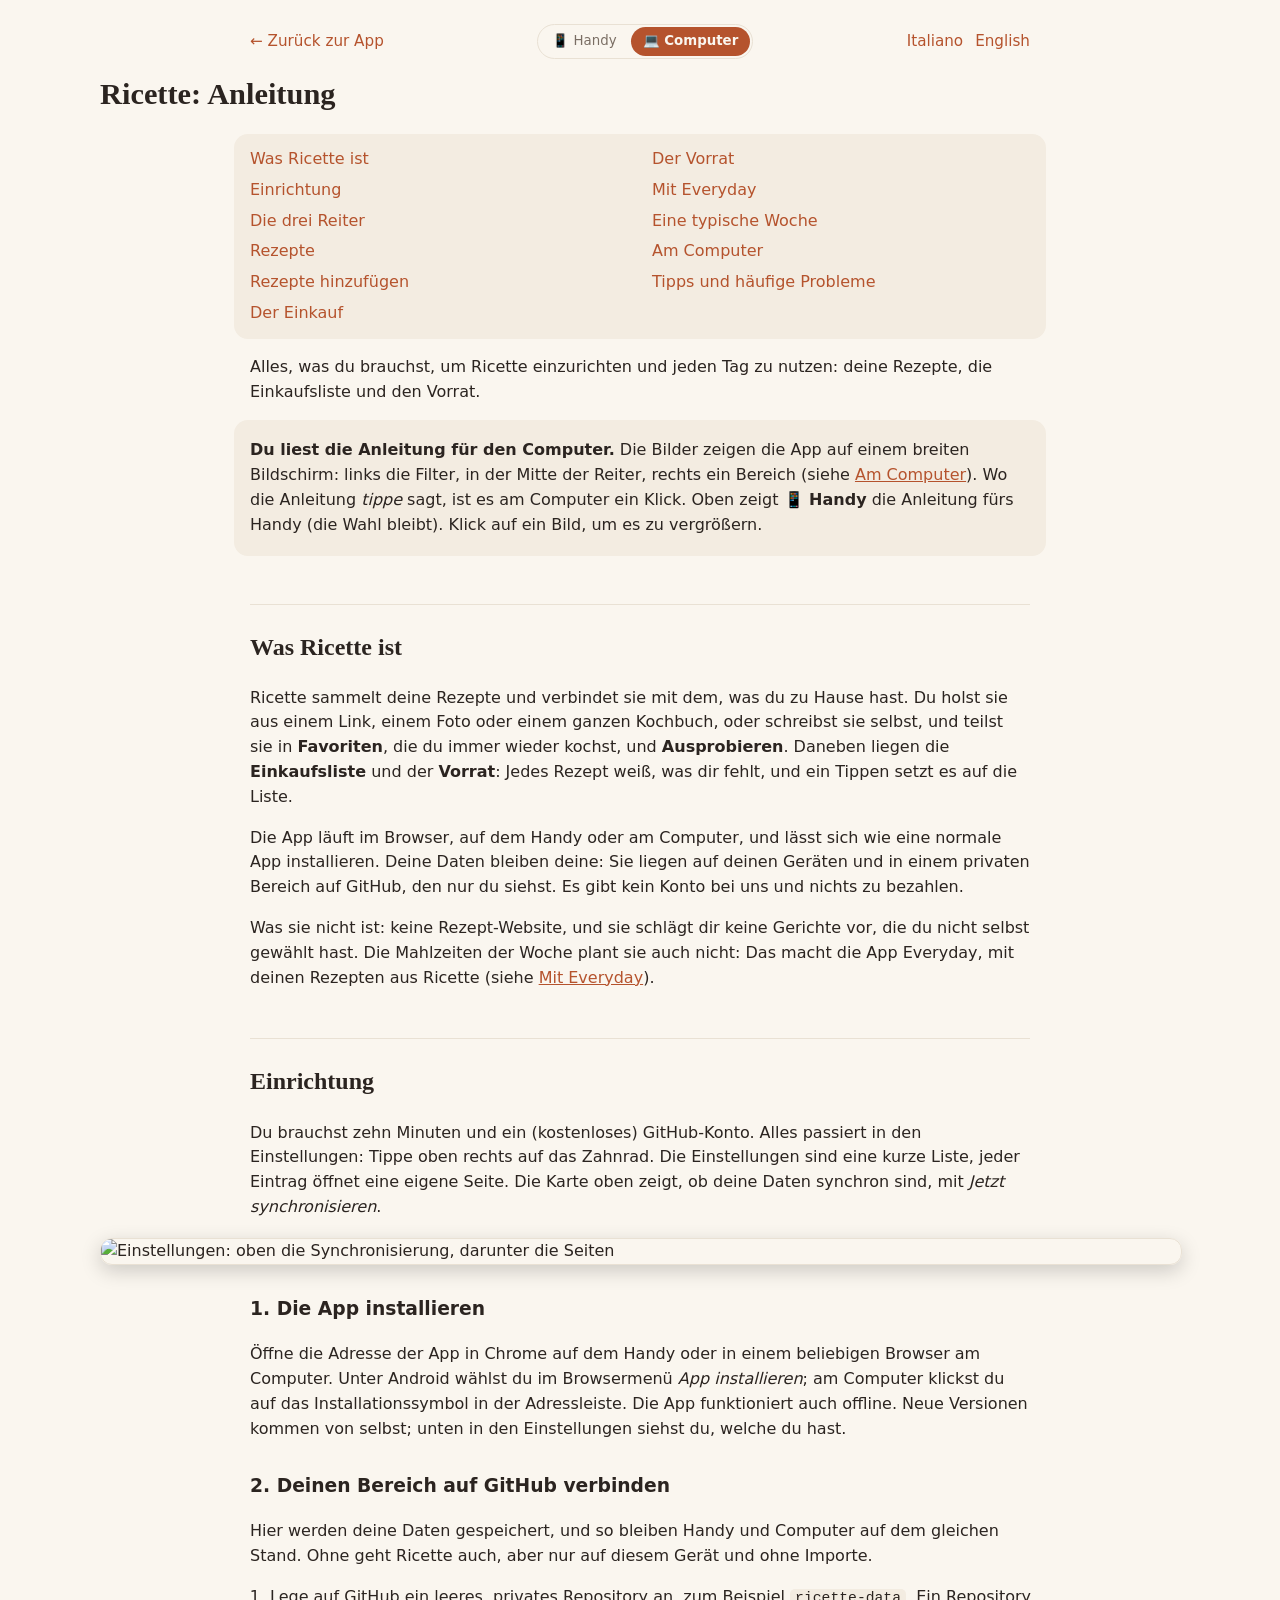
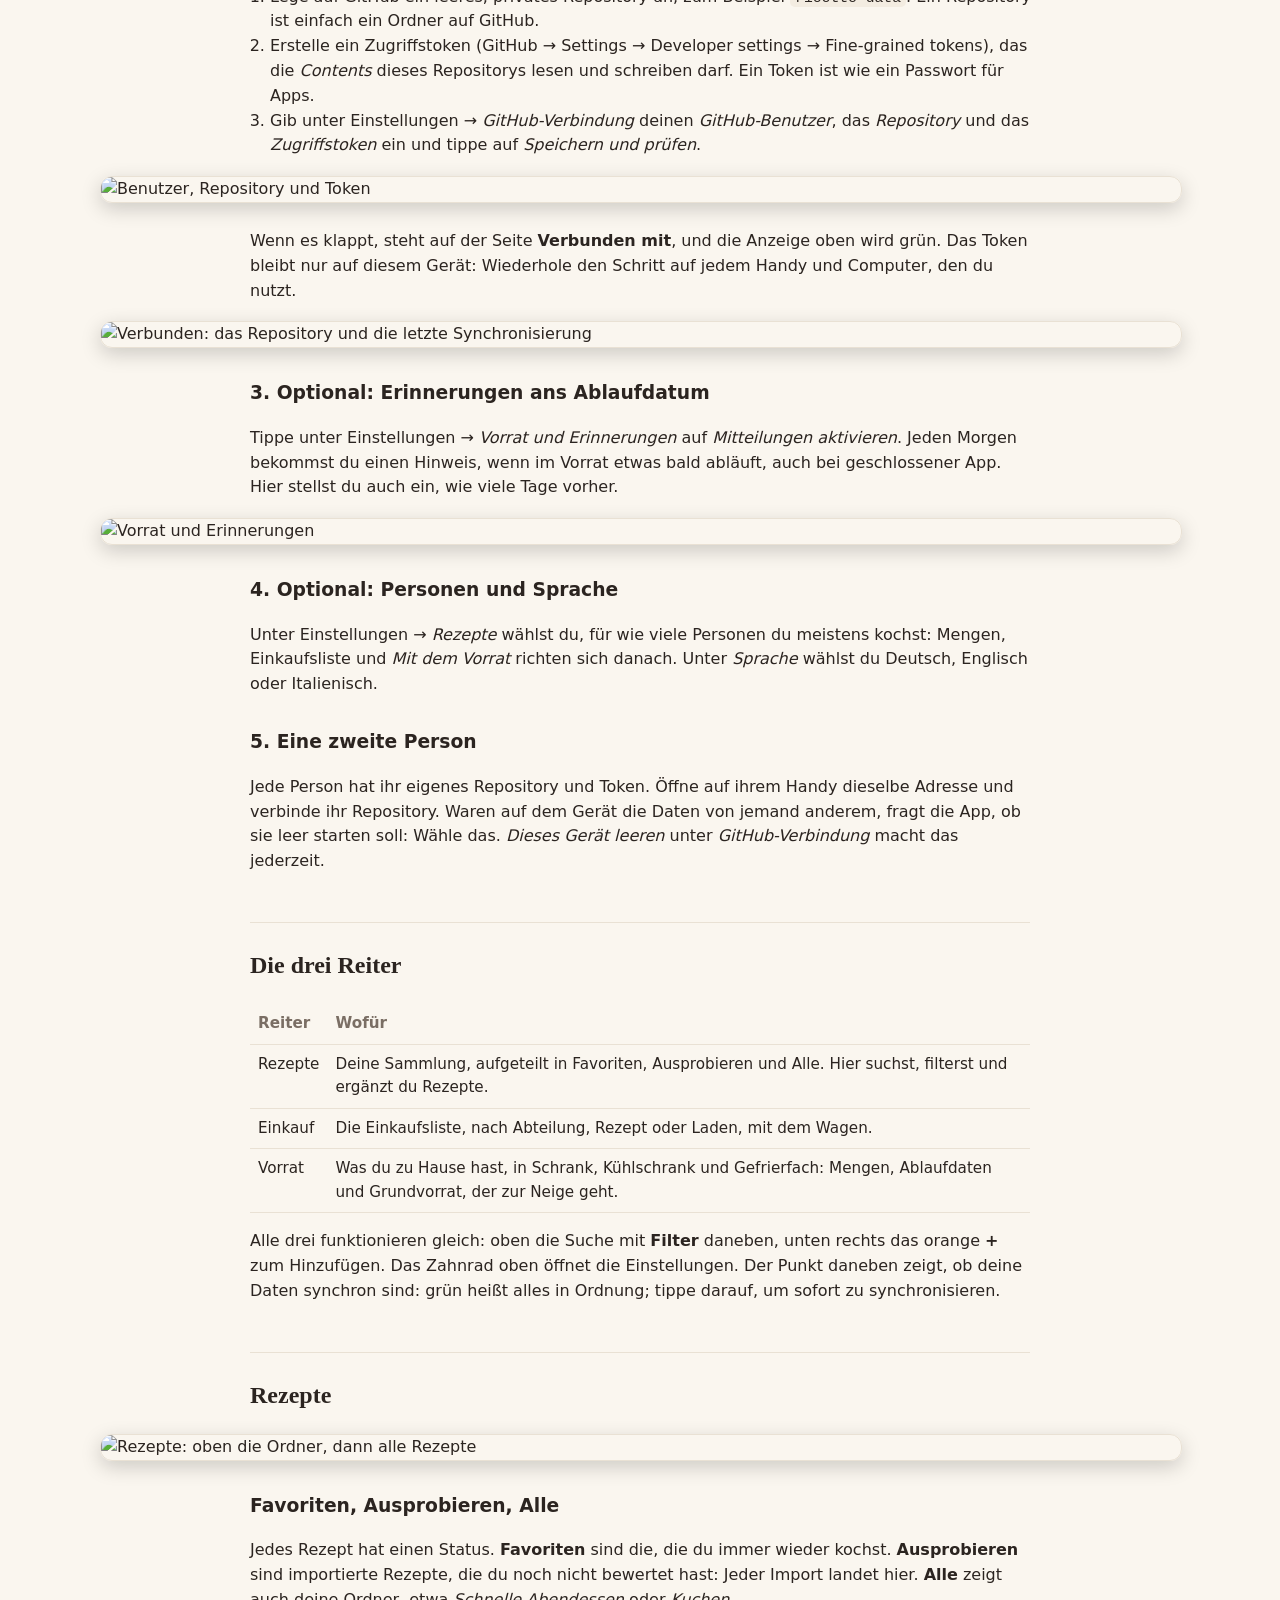
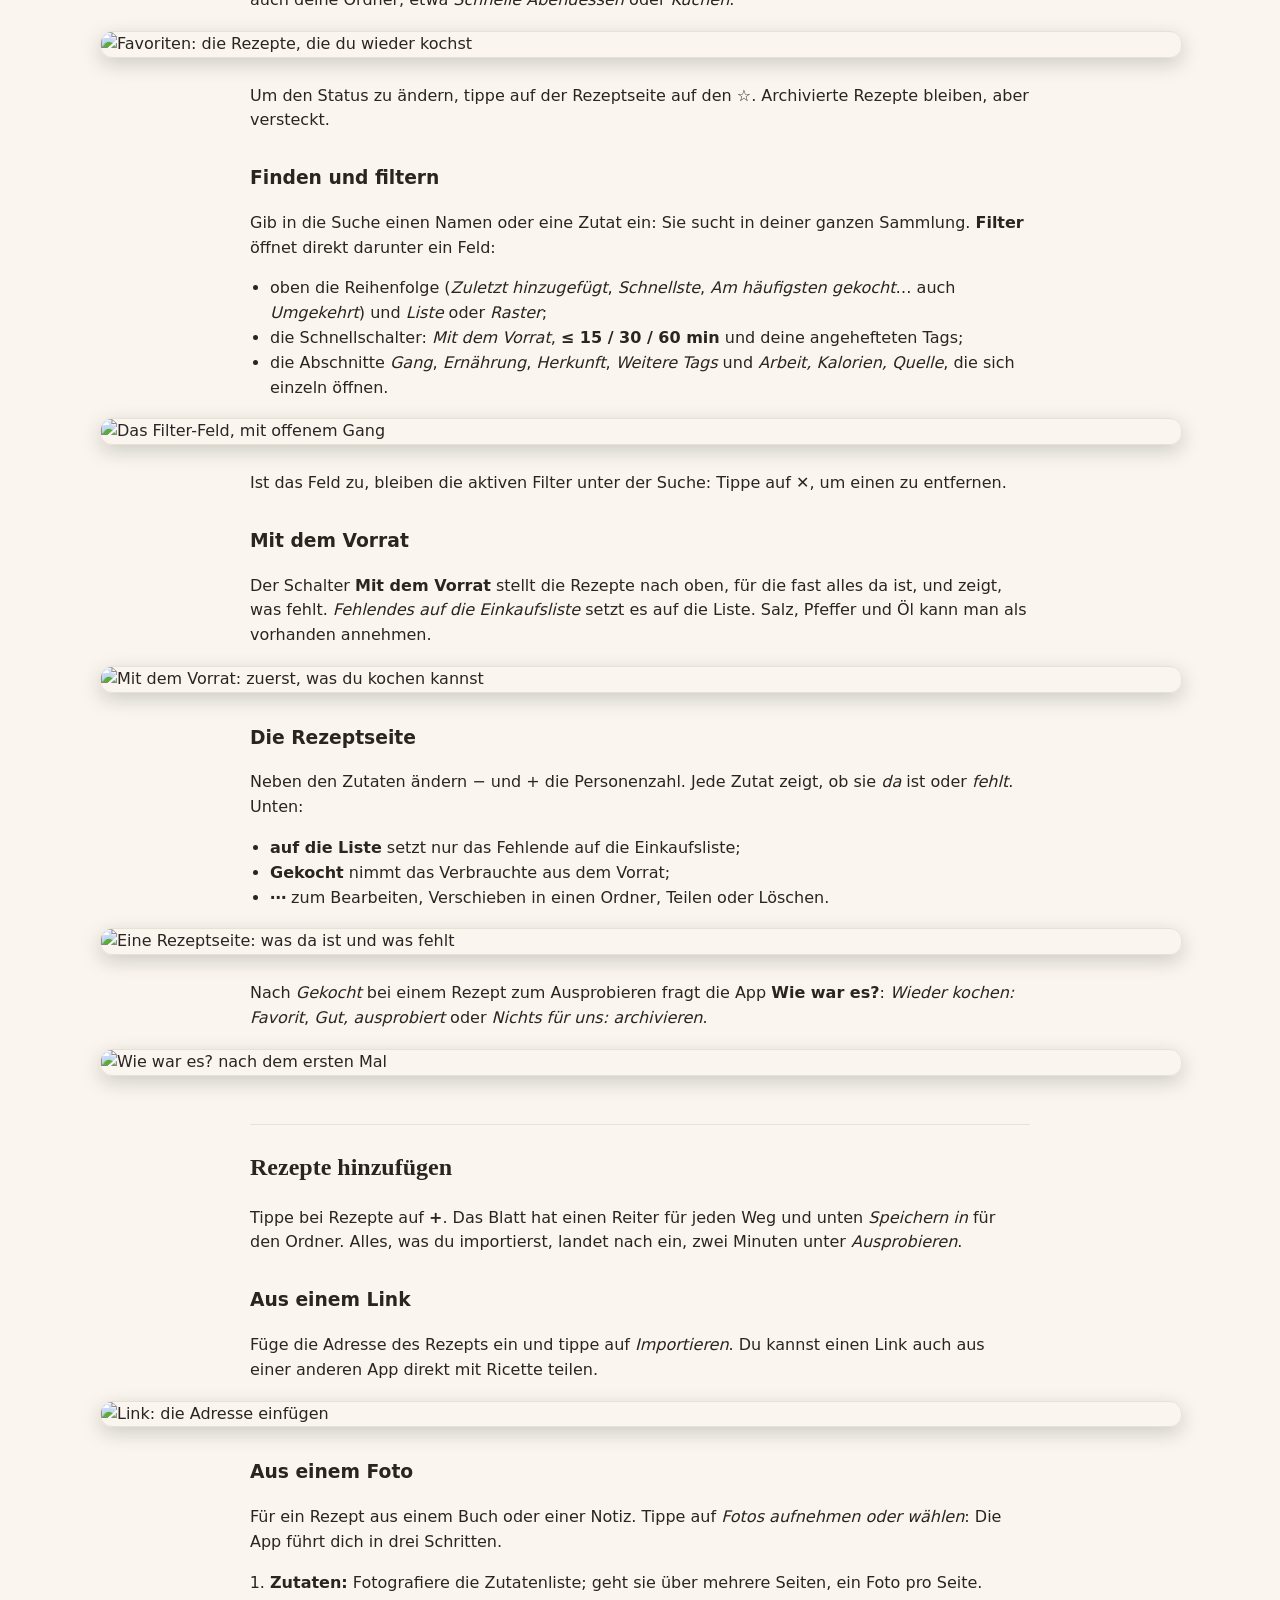
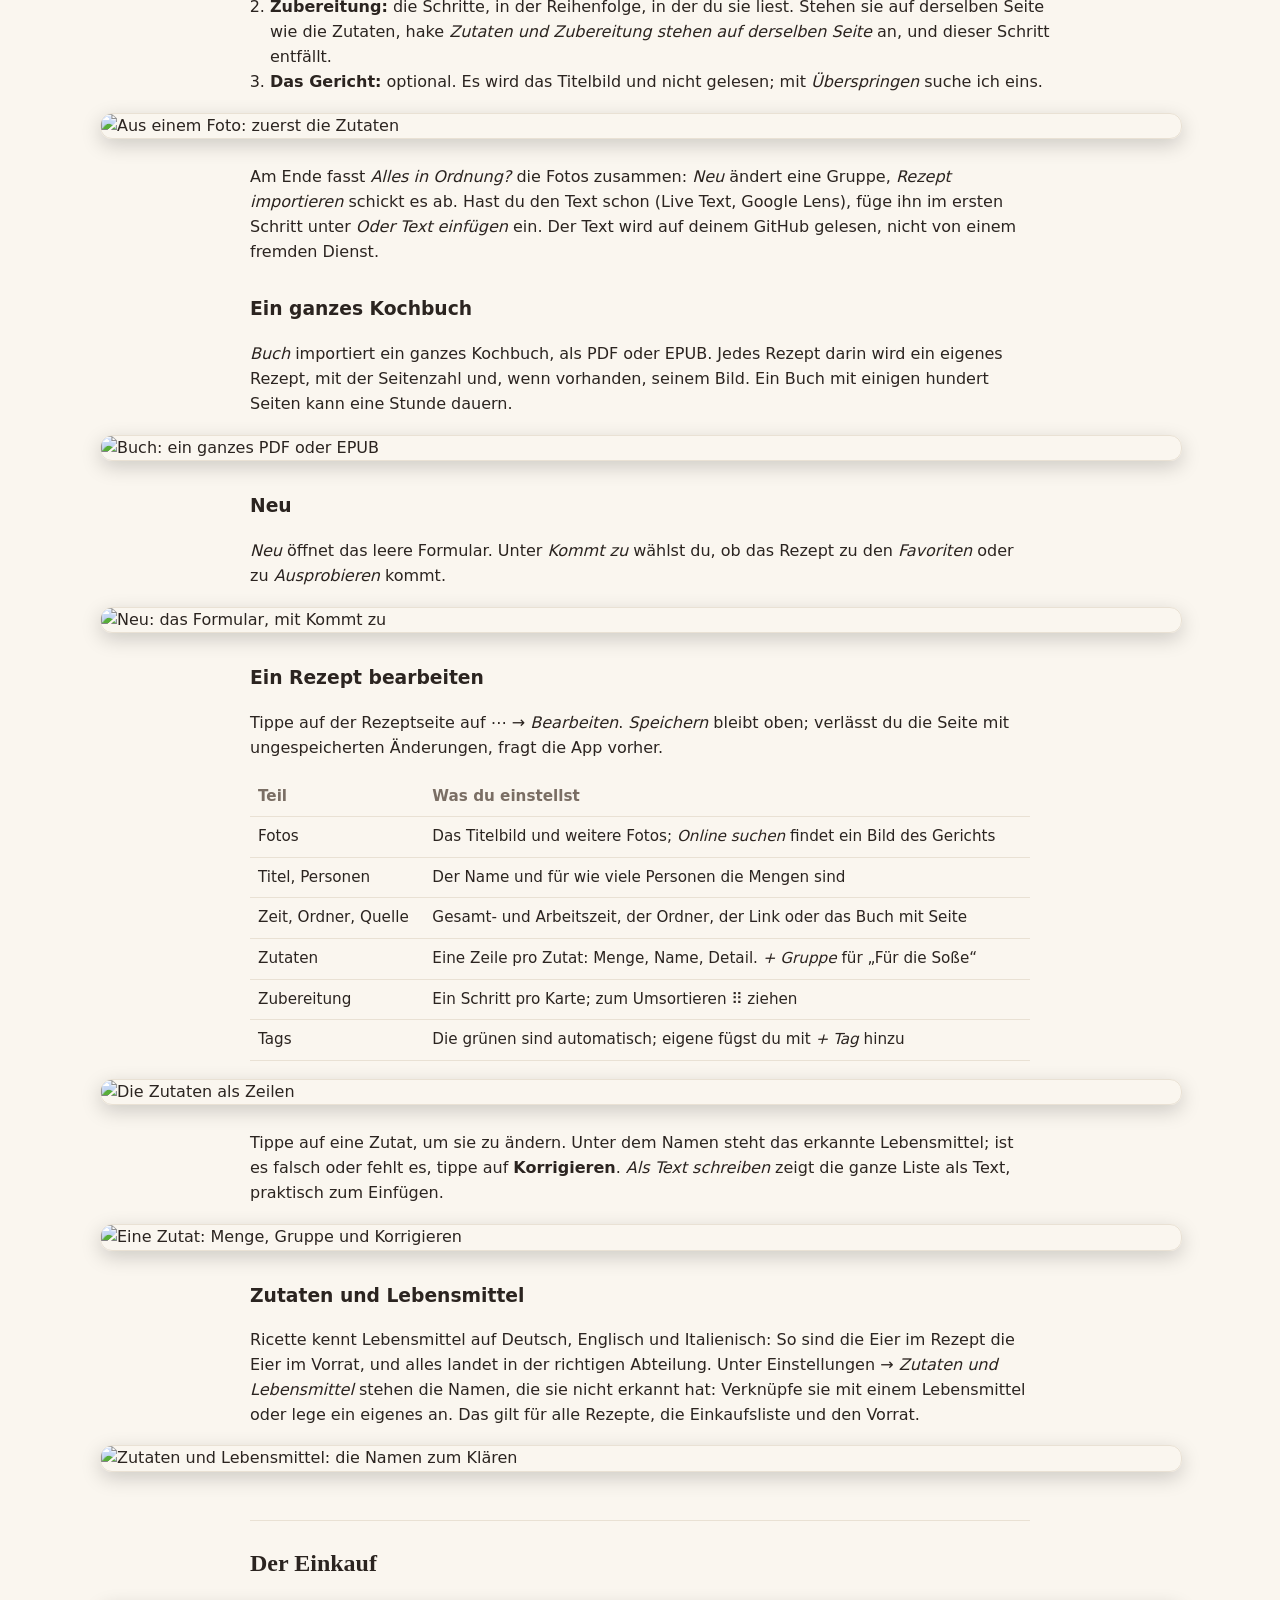
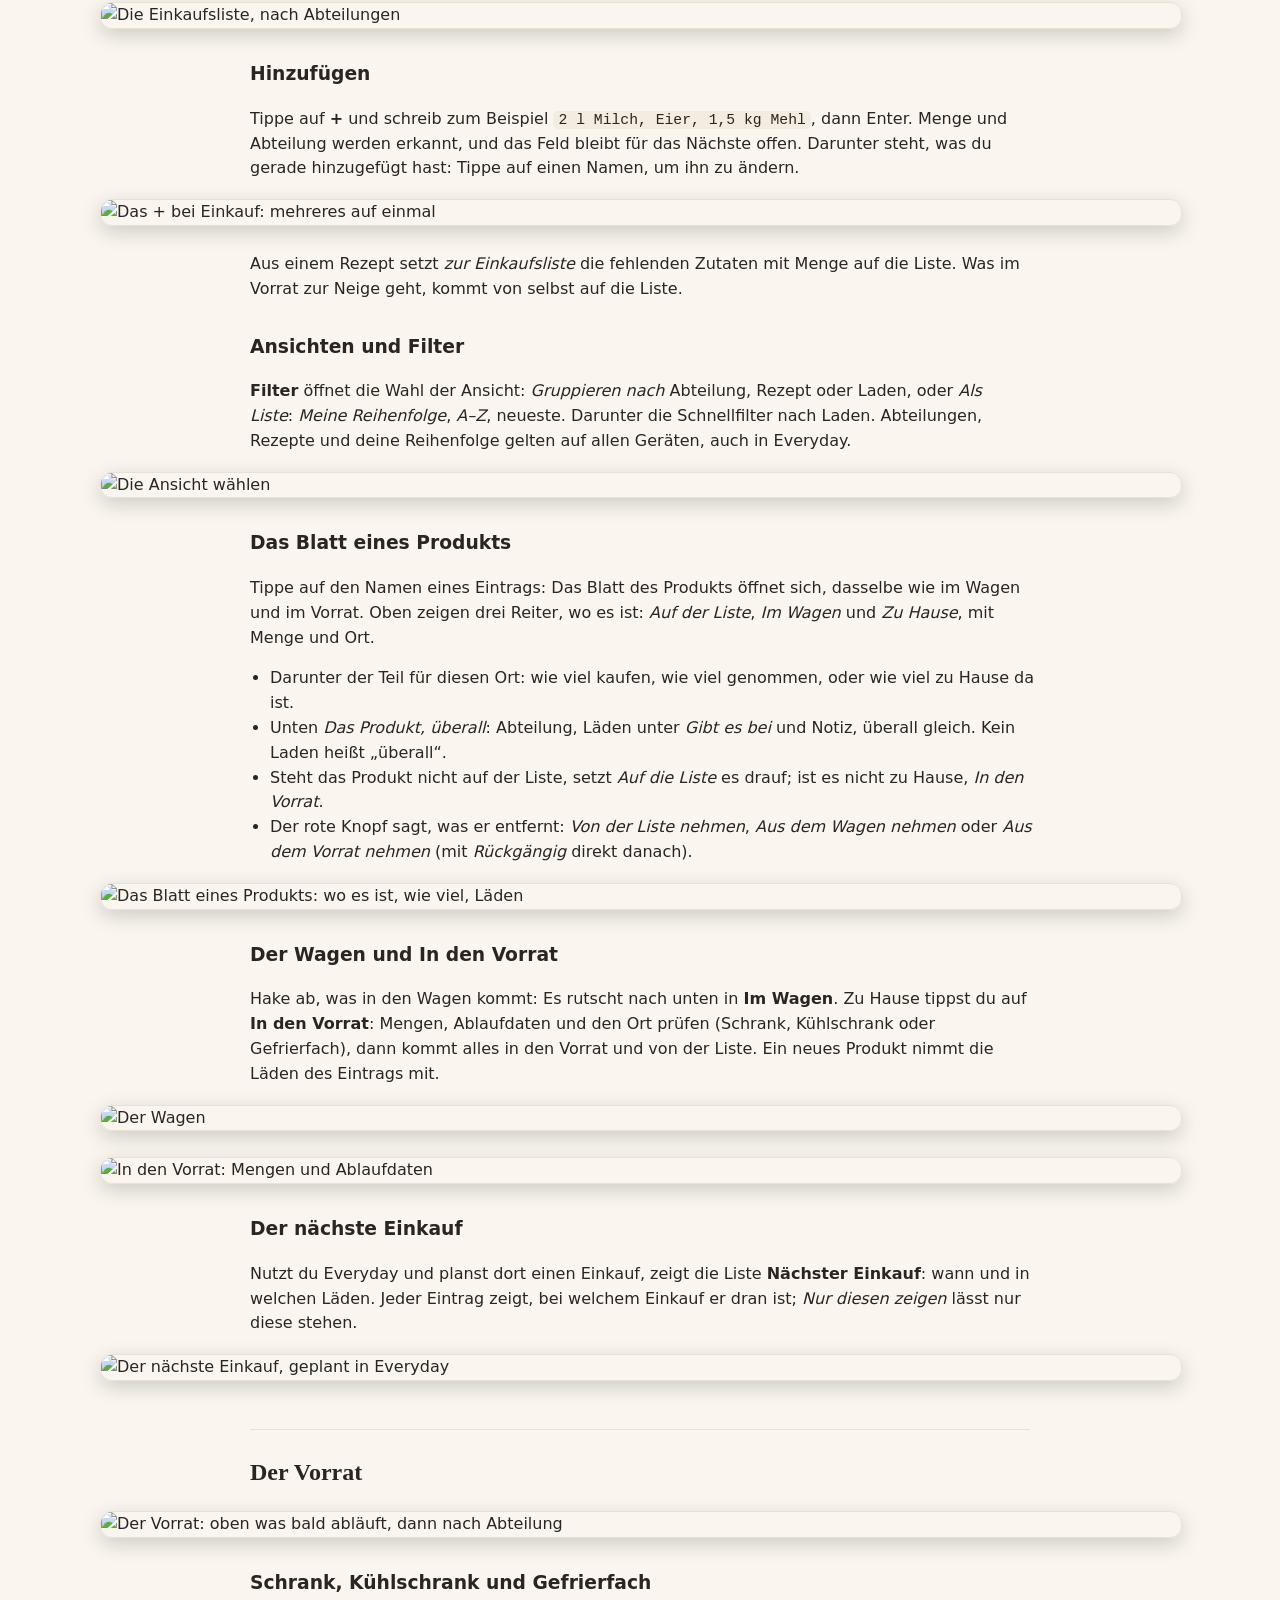
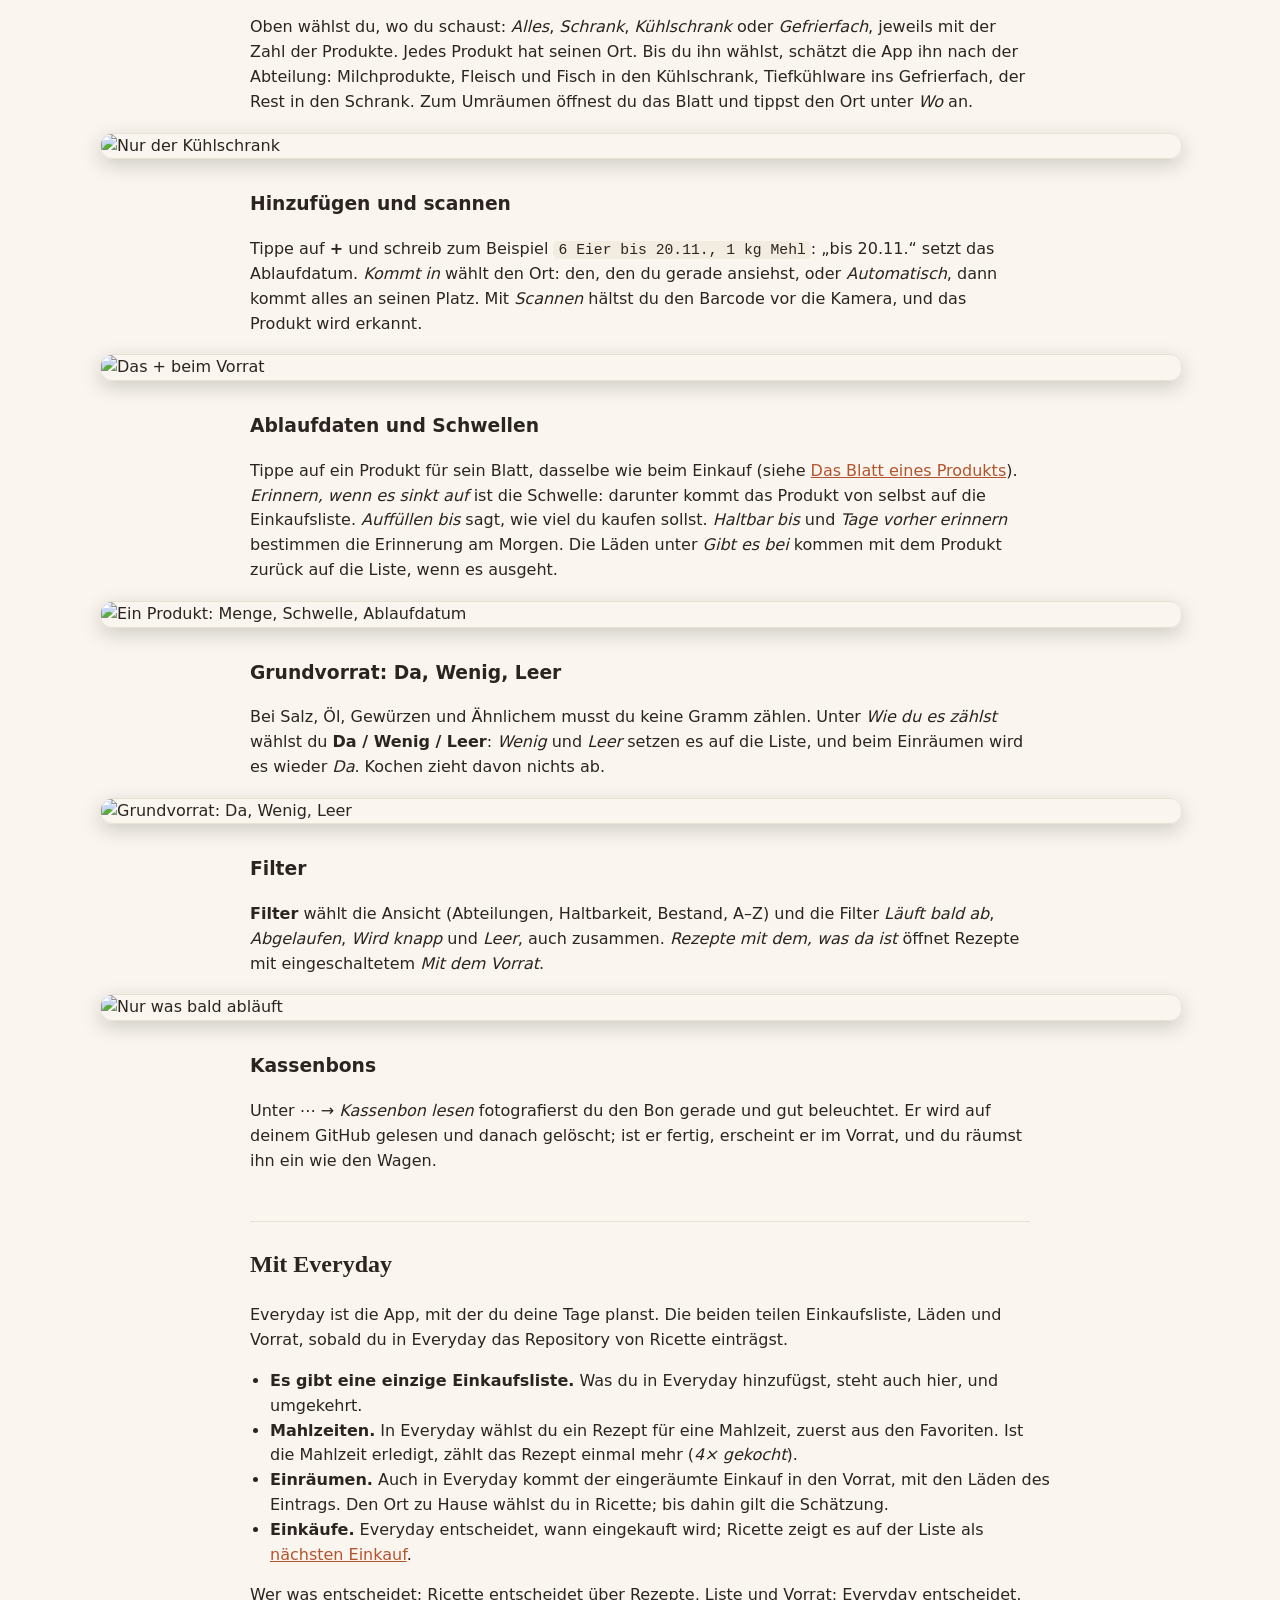
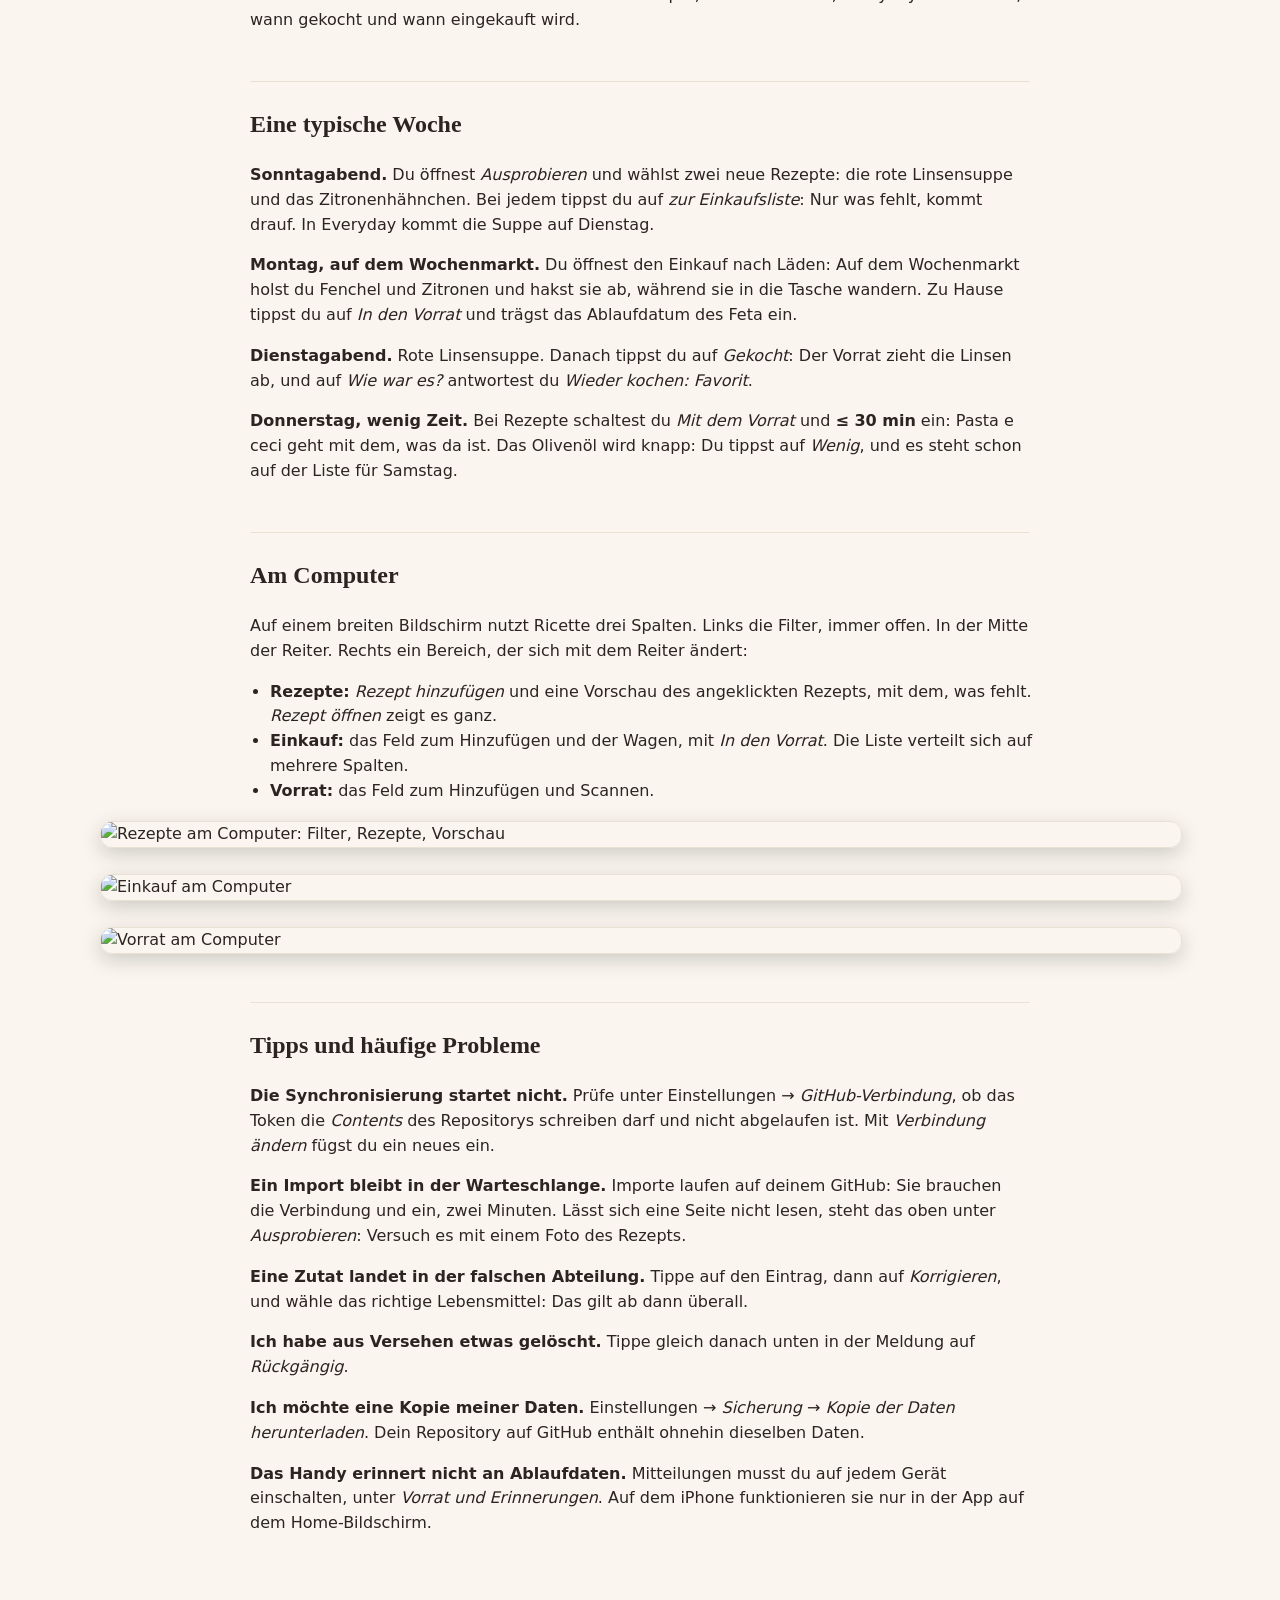
==== guide-de.html @ 4c6ad0ec "Add files via upload" ====
<!doctype html><html lang="de"><head><meta charset="utf-8"><meta name="viewport" content="width=device-width,initial-scale=1"><title>Ricette · Anleitung</title><script>(function(){var m;try{m=localStorage.getItem('guideMode')}catch(e){}var w=innerWidth,d=m?m==='desk':w>=1000||(w>=700&&matchMedia('(pointer:fine)').matches);if(d)document.documentElement.classList.add('desk')})()</script><style>
:root{color-scheme:light dark;--bg:#faf6ef;--ink:#2b2420;--muted:#7a6e64;--line:#e9e1d4;--acc:#b5532d;--card:#f3ece1}
@media(prefers-color-scheme:dark){:root{--bg:#1c1916;--ink:#f1ebe3;--muted:#a99d91;--line:#3a3430;--acc:#e07a4f;--card:#262220}}
body{margin:0;background:var(--bg);color:var(--ink);font:16px/1.55 system-ui,-apple-system,Segoe UI,Roboto,sans-serif}
main{max-width:720px;margin:0 auto;padding:16px 18px 60px}
h1{font-family:Georgia,serif;font-size:1.9rem;margin:.4em 0}h2{font-family:Georgia,serif;margin-top:2em;border-top:1px solid var(--line);padding-top:1em}
h3{margin-top:1.6em}a{color:var(--acc)}code{background:var(--card);padding:1px 5px;border-radius:5px;font-size:.92em}
img{display:block;max-width:300px;width:100%;margin:14px auto;border:1px solid var(--line);border-radius:18px;box-shadow:0 6px 20px rgba(0,0,0,.18);cursor:zoom-in}
table{border-collapse:collapse;width:100%;font-size:.95em}th,td{text-align:left;vertical-align:top;padding:8px;border-bottom:1px solid var(--line)}th{color:var(--muted);font-weight:600}
.top{display:flex;justify-content:space-between;align-items:center;gap:8px 12px;flex-wrap:wrap;font-size:.95em}.top a{text-decoration:none}
.langs{display:inline-flex;gap:12px}
nav.toc{background:var(--card);border-radius:14px;padding:10px 16px;margin:16px 0}nav.toc a{display:block;padding:3px 0;text-decoration:none}
html:not(.desk) .dk,html:not(.desk) .desk-only,html.desk .ph,html.desk .phone-only{display:none}
.mode{display:inline-flex;border:1px solid var(--line);border-radius:999px;padding:2px;gap:2px}
.mode button{border:0;background:none;color:var(--muted);font:inherit;font-size:.88em;padding:4px 12px;border-radius:999px;cursor:pointer}
.mode button[aria-pressed=true]{background:var(--acc);color:var(--bg);font-weight:600}
html.desk main{max-width:1080px;padding:24px 32px 80px}
html.desk main>p,html.desk main>ul,html.desk main>ol,html.desk main>table,html.desk main>h2,html.desk main>h3,html.desk main>div,html.desk nav.toc{max-width:780px;margin-left:auto;margin-right:auto}
html.desk nav.toc{columns:2;column-gap:24px}
html.desk main>p:has(img.dk),html.desk main>p:has(img.wide){max-width:none}
html.desk img.dk,html.desk img.wide{max-width:100%;border-radius:12px;margin:18px auto 26px}
img.wide{max-width:100%;border-radius:12px}
html.desk .desk-only{background:var(--card);border-radius:14px;padding:2px 16px}
.zoom{position:fixed;inset:0;z-index:9;background:rgba(0,0,0,.86);display:flex;align-items:center;justify-content:center;padding:2vw;cursor:zoom-out}
.zoom img{max-width:100%;max-height:100%;width:auto;margin:0;border:0;box-shadow:none;cursor:zoom-out}
</style></head><body><main><div class="top"><a href="./#/settings">← Zurück zur App</a><span class="mode" role="group" aria-label="Anleitung anzeigen für"><button type="button" data-mode="phone">📱 Handy</button><button type="button" data-mode="desk">💻 Computer</button></span><span class="langs"><a href="guide-it.html" hreflang="it">Italiano</a><a href="guide-en.html" hreflang="en">English</a></span></div><h1 id="ricette-anleitung">Ricette: Anleitung</h1><nav class="toc"><a href="#was-ricette-ist">Was Ricette ist</a><a href="#einrichtung">Einrichtung</a><a href="#die-drei-reiter">Die drei Reiter</a><a href="#rezepte">Rezepte</a><a href="#rezepte-hinzufugen">Rezepte hinzufügen</a><a href="#der-einkauf">Der Einkauf</a><a href="#der-vorrat">Der Vorrat</a><a href="#mit-everyday">Mit Everyday</a><a href="#eine-typische-woche">Eine typische Woche</a><a href="#am-computer">Am Computer</a><a href="#tipps-und-haufige-probleme">Tipps und häufige Probleme</a></nav>
<p>Alles, was du brauchst, um Ricette einzurichten und jeden Tag zu nutzen: deine Rezepte, die Einkaufsliste und den Vorrat.</p>
<div class="desk-only">
<p><strong>Du liest die Anleitung für den Computer.</strong> Die Bilder zeigen die App auf einem breiten Bildschirm: links die Filter, in der Mitte der Reiter, rechts ein Bereich (siehe <a href="#am-computer">Am Computer</a>). Wo die Anleitung <em>tippe</em> sagt, ist es am Computer ein Klick. Oben zeigt <strong>📱 Handy</strong> die Anleitung fürs Handy (die Wahl bleibt). Klick auf ein Bild, um es zu vergrößern.</p>
</div>
<div class="phone-only">
<p><em>Das ist die Anleitung fürs Handy. Oben zeigt </em><em>💻 Computer</em><em> die für den Computer.</em></p>
</div>
<h2 id="was-ricette-ist">Was Ricette ist</h2>
<p>Ricette sammelt deine Rezepte und verbindet sie mit dem, was du zu Hause hast. Du holst sie aus einem Link, einem Foto oder einem ganzen Kochbuch, oder schreibst sie selbst, und teilst sie in <strong>Favoriten</strong>, die du immer wieder kochst, und <strong>Ausprobieren</strong>. Daneben liegen die <strong>Einkaufsliste</strong> und der <strong>Vorrat</strong>: Jedes Rezept weiß, was dir fehlt, und ein Tippen setzt es auf die Liste.</p>
<p>Die App läuft im Browser, auf dem Handy oder am Computer, und lässt sich wie eine normale App installieren. Deine Daten bleiben deine: Sie liegen auf deinen Geräten und in einem privaten Bereich auf GitHub, den nur du siehst. Es gibt kein Konto bei uns und nichts zu bezahlen.</p>
<p>Was sie nicht ist: keine Rezept-Website, und sie schlägt dir keine Gerichte vor, die du nicht selbst gewählt hast. Die Mahlzeiten der Woche plant sie auch nicht: Das macht die App Everyday, mit deinen Rezepten aus Ricette (siehe <a href="#mit-everyday">Mit Everyday</a>).</p>
<h2 id="einrichtung">Einrichtung</h2>
<p>Du brauchst zehn Minuten und ein (kostenloses) GitHub-Konto. Alles passiert in den Einstellungen: Tippe oben rechts auf das Zahnrad. Die Einstellungen sind eine kurze Liste, jeder Eintrag öffnet eine eigene Seite. Die Karte oben zeigt, ob deine Daten synchron sind, mit <em>Jetzt synchronisieren</em>.</p>
<p><img class="ph" loading="lazy" alt="Einstellungen: oben die Synchronisierung, darunter die Seiten" src="guide/de/03-settings.png" /><img class="dk" loading="lazy" alt="Einstellungen: oben die Synchronisierung, darunter die Seiten" src="guide/de/desk/03-settings.webp" /></p>
<h3 id="1-die-app-installieren">1. Die App installieren</h3>
<p>Öffne die Adresse der App in Chrome auf dem Handy oder in einem beliebigen Browser am Computer. Unter Android wählst du im Browsermenü <em>App installieren</em>; am Computer klickst du auf das Installationssymbol in der Adressleiste. Die App funktioniert auch offline. Neue Versionen kommen von selbst; unten in den Einstellungen siehst du, welche du hast.</p>
<h3 id="2-deinen-bereich-auf-github-verbinden">2. Deinen Bereich auf GitHub verbinden</h3>
<p>Hier werden deine Daten gespeichert, und so bleiben Handy und Computer auf dem gleichen Stand. Ohne geht Ricette auch, aber nur auf diesem Gerät und ohne Importe.</p>
<ol>
<li>Lege auf GitHub ein leeres, privates Repository an, zum Beispiel <code>ricette-data</code>. Ein Repository ist einfach ein Ordner auf GitHub.</li>
<li>Erstelle ein Zugriffstoken (GitHub → Settings → Developer settings → Fine-grained tokens), das die <em>Contents</em> dieses Repositorys lesen und schreiben darf. Ein Token ist wie ein Passwort für Apps.</li>
<li>Gib unter Einstellungen → <em>GitHub-Verbindung</em> deinen <em>GitHub-Benutzer</em>, das <em>Repository</em> und das <em>Zugriffstoken</em> ein und tippe auf <em>Speichern und prüfen</em>.</li>
</ol>
<p><img class="ph" loading="lazy" alt="Benutzer, Repository und Token" src="guide/de/01-sync-form.png" /><img class="dk" loading="lazy" alt="Benutzer, Repository und Token" src="guide/de/desk/01-sync-form.webp" /></p>
<p>Wenn es klappt, steht auf der Seite <strong>Verbunden mit</strong>, und die Anzeige oben wird grün. Das Token bleibt nur auf diesem Gerät: Wiederhole den Schritt auf jedem Handy und Computer, den du nutzt.</p>
<p><img class="ph" loading="lazy" alt="Verbunden: das Repository und die letzte Synchronisierung" src="guide/de/02-sync-connected.png" /><img class="dk" loading="lazy" alt="Verbunden: das Repository und die letzte Synchronisierung" src="guide/de/desk/02-sync-connected.webp" /></p>
<h3 id="3-optional-erinnerungen-ans-ablaufdatum">3. Optional: Erinnerungen ans Ablaufdatum</h3>
<p>Tippe unter Einstellungen → <em>Vorrat und Erinnerungen</em> auf <em>Mitteilungen aktivieren</em>. Jeden Morgen bekommst du einen Hinweis, wenn im Vorrat etwas bald abläuft, auch bei geschlossener App. Hier stellst du auch ein, wie viele Tage vorher.</p>
<p><img class="ph" loading="lazy" alt="Vorrat und Erinnerungen" src="guide/de/04-settings-pantry.png" /><img class="dk" loading="lazy" alt="Vorrat und Erinnerungen" src="guide/de/desk/04-settings-pantry.webp" /></p>
<h3 id="4-optional-personen-und-sprache">4. Optional: Personen und Sprache</h3>
<p>Unter Einstellungen → <em>Rezepte</em> wählst du, für wie viele Personen du meistens kochst: Mengen, Einkaufsliste und <em>Mit dem Vorrat</em> richten sich danach. Unter <em>Sprache</em> wählst du Deutsch, Englisch oder Italienisch.</p>
<h3 id="5-eine-zweite-person">5. Eine zweite Person</h3>
<p>Jede Person hat ihr eigenes Repository und Token. Öffne auf ihrem Handy dieselbe Adresse und verbinde ihr Repository. Waren auf dem Gerät die Daten von jemand anderem, fragt die App, ob sie leer starten soll: Wähle das. <em>Dieses Gerät leeren</em> unter <em>GitHub-Verbindung</em> macht das jederzeit.</p>
<h2 id="die-drei-reiter">Die drei Reiter</h2>
<table>
<thead>
<tr>
<th>Reiter</th>
<th>Wofür</th>
</tr>
</thead>
<tbody>
<tr>
<td>Rezepte</td>
<td>Deine Sammlung, aufgeteilt in Favoriten, Ausprobieren und Alle. Hier suchst, filterst und ergänzt du Rezepte.</td>
</tr>
<tr>
<td>Einkauf</td>
<td>Die Einkaufsliste, nach Abteilung, Rezept oder Laden, mit dem Wagen.</td>
</tr>
<tr>
<td>Vorrat</td>
<td>Was du zu Hause hast, in Schrank, Kühlschrank und Gefrierfach: Mengen, Ablaufdaten und Grundvorrat, der zur Neige geht.</td>
</tr>
</tbody>
</table>
<p>Alle drei funktionieren gleich: oben die Suche mit <strong>Filter</strong> daneben, unten rechts das orange <strong>+</strong> zum Hinzufügen. Das Zahnrad oben öffnet die Einstellungen. Der Punkt daneben zeigt, ob deine Daten synchron sind: grün heißt alles in Ordnung; tippe darauf, um sofort zu synchronisieren.</p>
<h2 id="rezepte">Rezepte</h2>
<p><img class="ph" loading="lazy" alt="Rezepte: oben die Ordner, dann alle Rezepte" src="guide/de/10-recipes.png" /><img class="dk" loading="lazy" alt="Rezepte: oben die Ordner, dann alle Rezepte" src="guide/de/desk/10-recipes.webp" /></p>
<h3 id="favoriten-ausprobieren-alle">Favoriten, Ausprobieren, Alle</h3>
<p>Jedes Rezept hat einen Status. <strong>Favoriten</strong> sind die, die du immer wieder kochst. <strong>Ausprobieren</strong> sind importierte Rezepte, die du noch nicht bewertet hast: Jeder Import landet hier. <strong>Alle</strong> zeigt auch deine Ordner, etwa <em>Schnelle Abendessen</em> oder <em>Kuchen</em>.</p>
<p><img class="ph" loading="lazy" alt="Favoriten: die Rezepte, die du wieder kochst" src="guide/de/11-favourites.png" /><img class="dk" loading="lazy" alt="Favoriten: die Rezepte, die du wieder kochst" src="guide/de/desk/11-favourites.webp" /></p>
<p>Um den Status zu ändern, tippe auf der Rezeptseite auf den ☆. Archivierte Rezepte bleiben, aber versteckt.</p>
<h3 id="finden-und-filtern">Finden und filtern</h3>
<p>Gib in die Suche einen Namen oder eine Zutat ein: Sie sucht in deiner ganzen Sammlung. <strong>Filter</strong> öffnet direkt darunter ein Feld:</p>
<ul>
<li>oben die Reihenfolge (<em>Zuletzt hinzugefügt</em>, <em>Schnellste</em>, <em>Am häufigsten gekocht</em>… auch <em>Umgekehrt</em>) und <em>Liste</em> oder <em>Raster</em>;</li>
<li>die Schnellschalter: <em>Mit dem Vorrat</em>, <strong>≤ 15 / 30 / 60 min</strong> und deine angehefteten Tags;</li>
<li>die Abschnitte <em>Gang</em>, <em>Ernährung</em>, <em>Herkunft</em>, <em>Weitere Tags</em> und <em>Arbeit, Kalorien, Quelle</em>, die sich einzeln öffnen.</li>
</ul>
<p><img class="ph" loading="lazy" alt="Das Filter-Feld, mit offenem Gang" src="guide/de/12-filters.png" /><img class="dk" loading="lazy" alt="Das Filter-Feld, mit offenem Gang" src="guide/de/desk/12-filters.webp" /></p>
<p>Ist das Feld zu, bleiben die aktiven Filter unter der Suche: Tippe auf ✕, um einen zu entfernen.</p>
<h3 id="mit-dem-vorrat">Mit dem Vorrat</h3>
<p>Der Schalter <strong>Mit dem Vorrat</strong> stellt die Rezepte nach oben, für die fast alles da ist, und zeigt, was fehlt. <em>Fehlendes auf die Einkaufsliste</em> setzt es auf die Liste. Salz, Pfeffer und Öl kann man als vorhanden annehmen.</p>
<p><img class="ph" loading="lazy" alt="Mit dem Vorrat: zuerst, was du kochen kannst" src="guide/de/13-with-pantry.png" /><img class="dk" loading="lazy" alt="Mit dem Vorrat: zuerst, was du kochen kannst" src="guide/de/desk/13-with-pantry.webp" /></p>
<h3 id="die-rezeptseite">Die Rezeptseite</h3>
<p>Neben den Zutaten ändern − und + die Personenzahl. Jede Zutat zeigt, ob sie <em>da</em> ist oder <em>fehlt</em>. Unten:</p>
<ul>
<li><strong>auf die Liste</strong> setzt nur das Fehlende auf die Einkaufsliste;</li>
<li><strong>Gekocht</strong> nimmt das Verbrauchte aus dem Vorrat;</li>
<li><strong>⋯</strong> zum Bearbeiten, Verschieben in einen Ordner, Teilen oder Löschen.</li>
</ul>
<p><img class="ph" loading="lazy" alt="Eine Rezeptseite: was da ist und was fehlt" src="guide/de/14-recipe.png" /><img class="dk" loading="lazy" alt="Eine Rezeptseite: was da ist und was fehlt" src="guide/de/desk/14-recipe.webp" /></p>
<p>Nach <em>Gekocht</em> bei einem Rezept zum Ausprobieren fragt die App <strong>Wie war es?</strong>: <em>Wieder kochen: Favorit</em>, <em>Gut, ausprobiert</em> oder <em>Nichts für uns: archivieren</em>.</p>
<p><img class="ph" loading="lazy" alt="Wie war es? nach dem ersten Mal" src="guide/de/15-how-was-it.png" /><img class="dk" loading="lazy" alt="Wie war es? nach dem ersten Mal" src="guide/de/desk/15-how-was-it.webp" /></p>
<h2 id="rezepte-hinzufugen">Rezepte hinzufügen</h2>
<p>Tippe bei Rezepte auf <strong>+</strong>. Das Blatt hat einen Reiter für jeden Weg und unten <em>Speichern in</em> für den Ordner. Alles, was du importierst, landet nach ein, zwei Minuten unter <em>Ausprobieren</em>.</p>
<h3 id="aus-einem-link">Aus einem Link</h3>
<p>Füge die Adresse des Rezepts ein und tippe auf <em>Importieren</em>. Du kannst einen Link auch aus einer anderen App direkt mit Ricette teilen.</p>
<p><img class="ph" loading="lazy" alt="Link: die Adresse einfügen" src="guide/de/20-add-link.png" /><img class="dk" loading="lazy" alt="Link: die Adresse einfügen" src="guide/de/desk/20-add-link.webp" /></p>
<h3 id="aus-einem-foto">Aus einem Foto</h3>
<p>Für ein Rezept aus einem Buch oder einer Notiz. Tippe auf <em>Fotos aufnehmen oder wählen</em>: Die App führt dich in drei Schritten.</p>
<ol>
<li><strong>Zutaten:</strong> Fotografiere die Zutatenliste; geht sie über mehrere Seiten, ein Foto pro Seite.</li>
<li><strong>Zubereitung:</strong> die Schritte, in der Reihenfolge, in der du sie liest. Stehen sie auf derselben Seite wie die Zutaten, hake <em>Zutaten und Zubereitung stehen auf derselben Seite</em> an, und dieser Schritt entfällt.</li>
<li><strong>Das Gericht:</strong> optional. Es wird das Titelbild und nicht gelesen; mit <em>Überspringen</em> suche ich eins.</li>
</ol>
<p><img class="ph" loading="lazy" alt="Aus einem Foto: zuerst die Zutaten" src="guide/de/21-add-photo.png" /><img class="dk" loading="lazy" alt="Aus einem Foto: zuerst die Zutaten" src="guide/de/desk/21-add-photo.webp" /></p>
<p>Am Ende fasst <em>Alles in Ordnung?</em> die Fotos zusammen: <em>Neu</em> ändert eine Gruppe, <em>Rezept importieren</em> schickt es ab. Hast du den Text schon (Live Text, Google Lens), füge ihn im ersten Schritt unter <em>Oder Text einfügen</em> ein. Der Text wird auf deinem GitHub gelesen, nicht von einem fremden Dienst.</p>
<h3 id="ein-ganzes-kochbuch">Ein ganzes Kochbuch</h3>
<p><em>Buch</em> importiert ein ganzes Kochbuch, als PDF oder EPUB. Jedes Rezept darin wird ein eigenes Rezept, mit der Seitenzahl und, wenn vorhanden, seinem Bild. Ein Buch mit einigen hundert Seiten kann eine Stunde dauern.</p>
<p><img class="ph" loading="lazy" alt="Buch: ein ganzes PDF oder EPUB" src="guide/de/22-add-book.png" /><img class="dk" loading="lazy" alt="Buch: ein ganzes PDF oder EPUB" src="guide/de/desk/22-add-book.webp" /></p>
<h3 id="neu">Neu</h3>
<p><em>Neu</em> öffnet das leere Formular. Unter <em>Kommt zu</em> wählst du, ob das Rezept zu den <em>Favoriten</em> oder zu <em>Ausprobieren</em> kommt.</p>
<p><img class="ph" loading="lazy" alt="Neu: das Formular, mit Kommt zu" src="guide/de/23-new-recipe.png" /><img class="dk" loading="lazy" alt="Neu: das Formular, mit Kommt zu" src="guide/de/desk/23-new-recipe.webp" /></p>
<h3 id="ein-rezept-bearbeiten">Ein Rezept bearbeiten</h3>
<p>Tippe auf der Rezeptseite auf ⋯ → <em>Bearbeiten</em>. <em>Speichern</em> bleibt oben; verlässt du die Seite mit ungespeicherten Änderungen, fragt die App vorher.</p>
<table>
<thead>
<tr>
<th>Teil</th>
<th>Was du einstellst</th>
</tr>
</thead>
<tbody>
<tr>
<td>Fotos</td>
<td>Das Titelbild und weitere Fotos; <em>Online suchen</em> findet ein Bild des Gerichts</td>
</tr>
<tr>
<td>Titel, Personen</td>
<td>Der Name und für wie viele Personen die Mengen sind</td>
</tr>
<tr>
<td>Zeit, Ordner, Quelle</td>
<td>Gesamt- und Arbeitszeit, der Ordner, der Link oder das Buch mit Seite</td>
</tr>
<tr>
<td>Zutaten</td>
<td>Eine Zeile pro Zutat: Menge, Name, Detail. <em>+ Gruppe</em> für „Für die Soße“</td>
</tr>
<tr>
<td>Zubereitung</td>
<td>Ein Schritt pro Karte; zum Umsortieren ⠿ ziehen</td>
</tr>
<tr>
<td>Tags</td>
<td>Die grünen sind automatisch; eigene fügst du mit <em>+ Tag</em> hinzu</td>
</tr>
</tbody>
</table>
<p><img class="ph" loading="lazy" alt="Die Zutaten als Zeilen" src="guide/de/24-edit.png" /><img class="dk" loading="lazy" alt="Die Zutaten als Zeilen" src="guide/de/desk/24-edit.webp" /></p>
<p>Tippe auf eine Zutat, um sie zu ändern. Unter dem Namen steht das erkannte Lebensmittel; ist es falsch oder fehlt es, tippe auf <strong>Korrigieren</strong>. <em>Als Text schreiben</em> zeigt die ganze Liste als Text, praktisch zum Einfügen.</p>
<p><img class="ph" loading="lazy" alt="Eine Zutat: Menge, Gruppe und Korrigieren" src="guide/de/25-ingredient.png" /><img class="dk" loading="lazy" alt="Eine Zutat: Menge, Gruppe und Korrigieren" src="guide/de/desk/25-ingredient.webp" /></p>
<h3 id="zutaten-und-lebensmittel">Zutaten und Lebensmittel</h3>
<p>Ricette kennt Lebensmittel auf Deutsch, Englisch und Italienisch: So sind die Eier im Rezept die Eier im Vorrat, und alles landet in der richtigen Abteilung. Unter Einstellungen → <em>Zutaten und Lebensmittel</em> stehen die Namen, die sie nicht erkannt hat: Verknüpfe sie mit einem Lebensmittel oder lege ein eigenes an. Das gilt für alle Rezepte, die Einkaufsliste und den Vorrat.</p>
<p><img class="ph" loading="lazy" alt="Zutaten und Lebensmittel: die Namen zum Klären" src="guide/de/26-foods.png" /><img class="dk" loading="lazy" alt="Zutaten und Lebensmittel: die Namen zum Klären" src="guide/de/desk/26-foods.webp" /></p>
<h2 id="der-einkauf">Der Einkauf</h2>
<p><img class="ph" loading="lazy" alt="Die Einkaufsliste, nach Abteilungen" src="guide/de/30-list.png" /><img class="dk" loading="lazy" alt="Die Einkaufsliste, nach Abteilungen" src="guide/de/desk/30-list.webp" /></p>
<h3 id="hinzufugen">Hinzufügen</h3>
<p>Tippe auf <strong>+</strong> und schreib zum Beispiel <code>2 l Milch, Eier, 1,5 kg Mehl</code>, dann Enter. Menge und Abteilung werden erkannt, und das Feld bleibt für das Nächste offen. Darunter steht, was du gerade hinzugefügt hast: Tippe auf einen Namen, um ihn zu ändern.</p>
<p><img class="ph" loading="lazy" alt="Das + bei Einkauf: mehreres auf einmal" src="guide/de/31-list-add.png" /><img class="dk" loading="lazy" alt="Das + bei Einkauf: mehreres auf einmal" src="guide/de/desk/31-list-add.webp" /></p>
<p>Aus einem Rezept setzt <em>zur Einkaufsliste</em> die fehlenden Zutaten mit Menge auf die Liste. Was im Vorrat zur Neige geht, kommt von selbst auf die Liste.</p>
<h3 id="ansichten-und-filter">Ansichten und Filter</h3>
<p><strong>Filter</strong> öffnet die Wahl der Ansicht: <em>Gruppieren nach</em> Abteilung, Rezept oder Laden, oder <em>Als Liste</em>: <em>Meine Reihenfolge</em>, <em>A–Z</em>, neueste. Darunter die Schnellfilter nach Laden. Abteilungen, Rezepte und deine Reihenfolge gelten auf allen Geräten, auch in Everyday.</p>
<p><img class="ph" loading="lazy" alt="Die Ansicht wählen" src="guide/de/32-list-views.png" /><img class="dk" loading="lazy" alt="Die Ansicht wählen" src="guide/de/desk/32-list-views.webp" /></p>
<h3 id="das-blatt-eines-produkts">Das Blatt eines Produkts</h3>
<p>Tippe auf den Namen eines Eintrags: Das Blatt des Produkts öffnet sich, dasselbe wie im Wagen und im Vorrat. Oben zeigen drei Reiter, wo es ist: <em>Auf der Liste</em>, <em>Im Wagen</em> und <em>Zu Hause</em>, mit Menge und Ort.</p>
<ul>
<li>Darunter der Teil für diesen Ort: wie viel kaufen, wie viel genommen, oder wie viel zu Hause da ist.</li>
<li>Unten <em>Das Produkt, überall</em>: Abteilung, Läden unter <em>Gibt es bei</em> und Notiz, überall gleich. Kein Laden heißt „überall“.</li>
<li>Steht das Produkt nicht auf der Liste, setzt <em>Auf die Liste</em> es drauf; ist es nicht zu Hause, <em>In den Vorrat</em>.</li>
<li>Der rote Knopf sagt, was er entfernt: <em>Von der Liste nehmen</em>, <em>Aus dem Wagen nehmen</em> oder <em>Aus dem Vorrat nehmen</em> (mit <em>Rückgängig</em> direkt danach).</li>
</ul>
<p><img class="ph" loading="lazy" alt="Das Blatt eines Produkts: wo es ist, wie viel, Läden" src="guide/de/33-list-item.png" /><img class="dk" loading="lazy" alt="Das Blatt eines Produkts: wo es ist, wie viel, Läden" src="guide/de/desk/33-list-item.webp" /></p>
<h3 id="der-wagen-und-in-den-vorrat">Der Wagen und In den Vorrat</h3>
<p>Hake ab, was in den Wagen kommt: Es rutscht nach unten in <strong>Im Wagen</strong>. Zu Hause tippst du auf <strong>In den Vorrat</strong>: Mengen, Ablaufdaten und den Ort prüfen (Schrank, Kühlschrank oder Gefrierfach), dann kommt alles in den Vorrat und von der Liste. Ein neues Produkt nimmt die Läden des Eintrags mit.</p>
<p><img class="ph" loading="lazy" alt="Der Wagen" src="guide/de/34-cart.png" /><img class="dk" loading="lazy" alt="Der Wagen" src="guide/de/desk/34-cart.webp" /></p>
<p><img class="ph" loading="lazy" alt="In den Vorrat: Mengen und Ablaufdaten" src="guide/de/35-put-away.png" /><img class="dk" loading="lazy" alt="In den Vorrat: Mengen und Ablaufdaten" src="guide/de/desk/35-put-away.webp" /></p>
<h3 id="der-nachste-einkauf">Der nächste Einkauf</h3>
<p>Nutzt du Everyday und planst dort einen Einkauf, zeigt die Liste <strong>Nächster Einkauf</strong>: wann und in welchen Läden. Jeder Eintrag zeigt, bei welchem Einkauf er dran ist; <em>Nur diesen zeigen</em> lässt nur diese stehen.</p>
<p><img class="ph" loading="lazy" alt="Der nächste Einkauf, geplant in Everyday" src="guide/de/36-trips.png" /><img class="dk" loading="lazy" alt="Der nächste Einkauf, geplant in Everyday" src="guide/de/desk/36-trips.webp" /></p>
<h2 id="der-vorrat">Der Vorrat</h2>
<p><img class="ph" loading="lazy" alt="Der Vorrat: oben was bald abläuft, dann nach Abteilung" src="guide/de/40-pantry.png" /><img class="dk" loading="lazy" alt="Der Vorrat: oben was bald abläuft, dann nach Abteilung" src="guide/de/desk/40-pantry.webp" /></p>
<h3 id="schrank-kuhlschrank-und-gefrierfach">Schrank, Kühlschrank und Gefrierfach</h3>
<p>Oben wählst du, wo du schaust: <em>Alles</em>, <em>Schrank</em>, <em>Kühlschrank</em> oder <em>Gefrierfach</em>, jeweils mit der Zahl der Produkte. Jedes Produkt hat seinen Ort. Bis du ihn wählst, schätzt die App ihn nach der Abteilung: Milchprodukte, Fleisch und Fisch in den Kühlschrank, Tiefkühlware ins Gefrierfach, der Rest in den Schrank. Zum Umräumen öffnest du das Blatt und tippst den Ort unter <em>Wo</em> an.</p>
<p><img class="ph" loading="lazy" alt="Nur der Kühlschrank" src="guide/de/45-pantry-fridge.png" /><img class="dk" loading="lazy" alt="Nur der Kühlschrank" src="guide/de/desk/45-pantry-fridge.webp" /></p>
<h3 id="hinzufugen-und-scannen">Hinzufügen und scannen</h3>
<p>Tippe auf <strong>+</strong> und schreib zum Beispiel <code>6 Eier bis 20.11., 1 kg Mehl</code>: „bis 20.11.“ setzt das Ablaufdatum. <em>Kommt in</em> wählt den Ort: den, den du gerade ansiehst, oder <em>Automatisch</em>, dann kommt alles an seinen Platz. Mit <em>Scannen</em> hältst du den Barcode vor die Kamera, und das Produkt wird erkannt.</p>
<p><img class="ph" loading="lazy" alt="Das + beim Vorrat" src="guide/de/41-pantry-add.png" /><img class="dk" loading="lazy" alt="Das + beim Vorrat" src="guide/de/desk/41-pantry-add.webp" /></p>
<h3 id="ablaufdaten-und-schwellen">Ablaufdaten und Schwellen</h3>
<p>Tippe auf ein Produkt für sein Blatt, dasselbe wie beim Einkauf (siehe <a href="#das-blatt-eines-produkts">Das Blatt eines Produkts</a>). <em>Erinnern, wenn es sinkt auf</em> ist die Schwelle: darunter kommt das Produkt von selbst auf die Einkaufsliste. <em>Auffüllen bis</em> sagt, wie viel du kaufen sollst. <em>Haltbar bis</em> und <em>Tage vorher erinnern</em> bestimmen die Erinnerung am Morgen. Die Läden unter <em>Gibt es bei</em> kommen mit dem Produkt zurück auf die Liste, wenn es ausgeht.</p>
<p><img class="ph" loading="lazy" alt="Ein Produkt: Menge, Schwelle, Ablaufdatum" src="guide/de/42-pantry-product.png" /><img class="dk" loading="lazy" alt="Ein Produkt: Menge, Schwelle, Ablaufdatum" src="guide/de/desk/42-pantry-product.webp" /></p>
<h3 id="grundvorrat-da-wenig-leer">Grundvorrat: Da, Wenig, Leer</h3>
<p>Bei Salz, Öl, Gewürzen und Ähnlichem musst du keine Gramm zählen. Unter <em>Wie du es zählst</em> wählst du <strong>Da / Wenig / Leer</strong>: <em>Wenig</em> und <em>Leer</em> setzen es auf die Liste, und beim Einräumen wird es wieder <em>Da</em>. Kochen zieht davon nichts ab.</p>
<p><img class="ph" loading="lazy" alt="Grundvorrat: Da, Wenig, Leer" src="guide/de/43-staple.png" /><img class="dk" loading="lazy" alt="Grundvorrat: Da, Wenig, Leer" src="guide/de/desk/43-staple.webp" /></p>
<h3 id="filter">Filter</h3>
<p><strong>Filter</strong> wählt die Ansicht (Abteilungen, Haltbarkeit, Bestand, A–Z) und die Filter <em>Läuft bald ab</em>, <em>Abgelaufen</em>, <em>Wird knapp</em> und <em>Leer</em>, auch zusammen. <em>Rezepte mit dem, was da ist</em> öffnet Rezepte mit eingeschaltetem <em>Mit dem Vorrat</em>.</p>
<p><img class="ph" loading="lazy" alt="Nur was bald abläuft" src="guide/de/44-pantry-filters.png" /><img class="dk" loading="lazy" alt="Nur was bald abläuft" src="guide/de/desk/44-pantry-filters.webp" /></p>
<h3 id="kassenbons">Kassenbons</h3>
<p>Unter ⋯ → <em>Kassenbon lesen</em> fotografierst du den Bon gerade und gut beleuchtet. Er wird auf deinem GitHub gelesen und danach gelöscht; ist er fertig, erscheint er im Vorrat, und du räumst ihn ein wie den Wagen.</p>
<h2 id="mit-everyday">Mit Everyday</h2>
<p>Everyday ist die App, mit der du deine Tage planst. Die beiden teilen Einkaufsliste, Läden und Vorrat, sobald du in Everyday das Repository von Ricette einträgst.</p>
<ul>
<li><strong>Es gibt eine einzige Einkaufsliste.</strong> Was du in Everyday hinzufügst, steht auch hier, und umgekehrt.</li>
<li><strong>Mahlzeiten.</strong> In Everyday wählst du ein Rezept für eine Mahlzeit, zuerst aus den Favoriten. Ist die Mahlzeit erledigt, zählt das Rezept einmal mehr (<em>4× gekocht</em>).</li>
<li><strong>Einräumen.</strong> Auch in Everyday kommt der eingeräumte Einkauf in den Vorrat, mit den Läden des Eintrags. Den Ort zu Hause wählst du in Ricette; bis dahin gilt die Schätzung.</li>
<li><strong>Einkäufe.</strong> Everyday entscheidet, wann eingekauft wird; Ricette zeigt es auf der Liste als <a href="#der-nachste-einkauf">nächsten Einkauf</a>.</li>
</ul>
<p>Wer was entscheidet: Ricette entscheidet über Rezepte, Liste und Vorrat; Everyday entscheidet, wann gekocht und wann eingekauft wird.</p>
<h2 id="eine-typische-woche">Eine typische Woche</h2>
<p><strong>Sonntagabend.</strong> Du öffnest <em>Ausprobieren</em> und wählst zwei neue Rezepte: die rote Linsensuppe und das Zitronenhähnchen. Bei jedem tippst du auf <em>zur Einkaufsliste</em>: Nur was fehlt, kommt drauf. In Everyday kommt die Suppe auf Dienstag.</p>
<p><strong>Montag, auf dem Wochenmarkt.</strong> Du öffnest den Einkauf nach Läden: Auf dem Wochenmarkt holst du Fenchel und Zitronen und hakst sie ab, während sie in die Tasche wandern. Zu Hause tippst du auf <em>In den Vorrat</em> und trägst das Ablaufdatum des Feta ein.</p>
<p><strong>Dienstagabend.</strong> Rote Linsensuppe. Danach tippst du auf <em>Gekocht</em>: Der Vorrat zieht die Linsen ab, und auf <em>Wie war es?</em> antwortest du <em>Wieder kochen: Favorit</em>.</p>
<p><strong>Donnerstag, wenig Zeit.</strong> Bei Rezepte schaltest du <em>Mit dem Vorrat</em> und <strong>≤ 30 min</strong> ein: Pasta e ceci geht mit dem, was da ist. Das Olivenöl wird knapp: Du tippst auf <em>Wenig</em>, und es steht schon auf der Liste für Samstag.</p>
<h2 id="am-computer">Am Computer</h2>
<p>Auf einem breiten Bildschirm nutzt Ricette drei Spalten. Links die Filter, immer offen. In der Mitte der Reiter. Rechts ein Bereich, der sich mit dem Reiter ändert:</p>
<ul>
<li><strong>Rezepte:</strong> <em>Rezept hinzufügen</em> und eine Vorschau des angeklickten Rezepts, mit dem, was fehlt. <em>Rezept öffnen</em> zeigt es ganz.</li>
<li><strong>Einkauf:</strong> das Feld zum Hinzufügen und der Wagen, mit <em>In den Vorrat</em>. Die Liste verteilt sich auf mehrere Spalten.</li>
<li><strong>Vorrat:</strong> das Feld zum Hinzufügen und Scannen.</li>
</ul>
<p><img loading="lazy" class="wide" alt="Rezepte am Computer: Filter, Rezepte, Vorschau" src="guide/de/60-wide-recipes.png" /></p>
<p><img loading="lazy" class="wide" alt="Einkauf am Computer" src="guide/de/61-wide-list.png" /></p>
<p><img loading="lazy" class="wide" alt="Vorrat am Computer" src="guide/de/62-wide-pantry.png" /></p>
<h2 id="tipps-und-haufige-probleme">Tipps und häufige Probleme</h2>
<p><strong>Die Synchronisierung startet nicht.</strong> Prüfe unter Einstellungen → <em>GitHub-Verbindung</em>, ob das Token die <em>Contents</em> des Repositorys schreiben darf und nicht abgelaufen ist. Mit <em>Verbindung ändern</em> fügst du ein neues ein.</p>
<p><strong>Ein Import bleibt in der Warteschlange.</strong> Importe laufen auf deinem GitHub: Sie brauchen die Verbindung und ein, zwei Minuten. Lässt sich eine Seite nicht lesen, steht das oben unter <em>Ausprobieren</em>: Versuch es mit einem Foto des Rezepts.</p>
<p><strong>Eine Zutat landet in der falschen Abteilung.</strong> Tippe auf den Eintrag, dann auf <em>Korrigieren</em>, und wähle das richtige Lebensmittel: Das gilt ab dann überall.</p>
<p><strong>Ich habe aus Versehen etwas gelöscht.</strong> Tippe gleich danach unten in der Meldung auf <em>Rückgängig</em>.</p>
<p><strong>Ich möchte eine Kopie meiner Daten.</strong> Einstellungen → <em>Sicherung</em> → <em>Kopie der Daten herunterladen</em>. Dein Repository auf GitHub enthält ohnehin dieselben Daten.</p>
<p><strong>Das Handy erinnert nicht an Ablaufdaten.</strong> Mitteilungen musst du auf jedem Gerät einschalten, unter <em>Vorrat und Erinnerungen</em>. Auf dem iPhone funktionieren sie nur in der App auf dem Home-Bildschirm.</p></main><script>
document.addEventListener('click',function(e){var z=document.querySelector('.zoom');if(z){z.remove();return;}var i=e.target.closest('main img');if(!i)return;var d=document.createElement('div');d.className='zoom';var b=document.createElement('img');b.src=i.currentSrc||i.src;b.alt=i.alt;d.appendChild(b);document.body.appendChild(d);});
function setMode(m,keep){document.documentElement.classList.toggle('desk',m==='desk');document.querySelectorAll('.mode button').forEach(function(b){b.setAttribute('aria-pressed',String(b.dataset.mode===m));});if(keep){try{localStorage.setItem('guideMode',m)}catch(e){}}}
setMode(document.documentElement.classList.contains('desk')?'desk':'phone',false);
document.querySelectorAll('.mode button').forEach(function(b){b.addEventListener('click',function(e){e.stopPropagation();setMode(b.dataset.mode,true);});});
document.addEventListener('keydown',function(e){if(e.key==='Escape'){var z=document.querySelector('.zoom');if(z)z.remove();}});
</script></body></html>
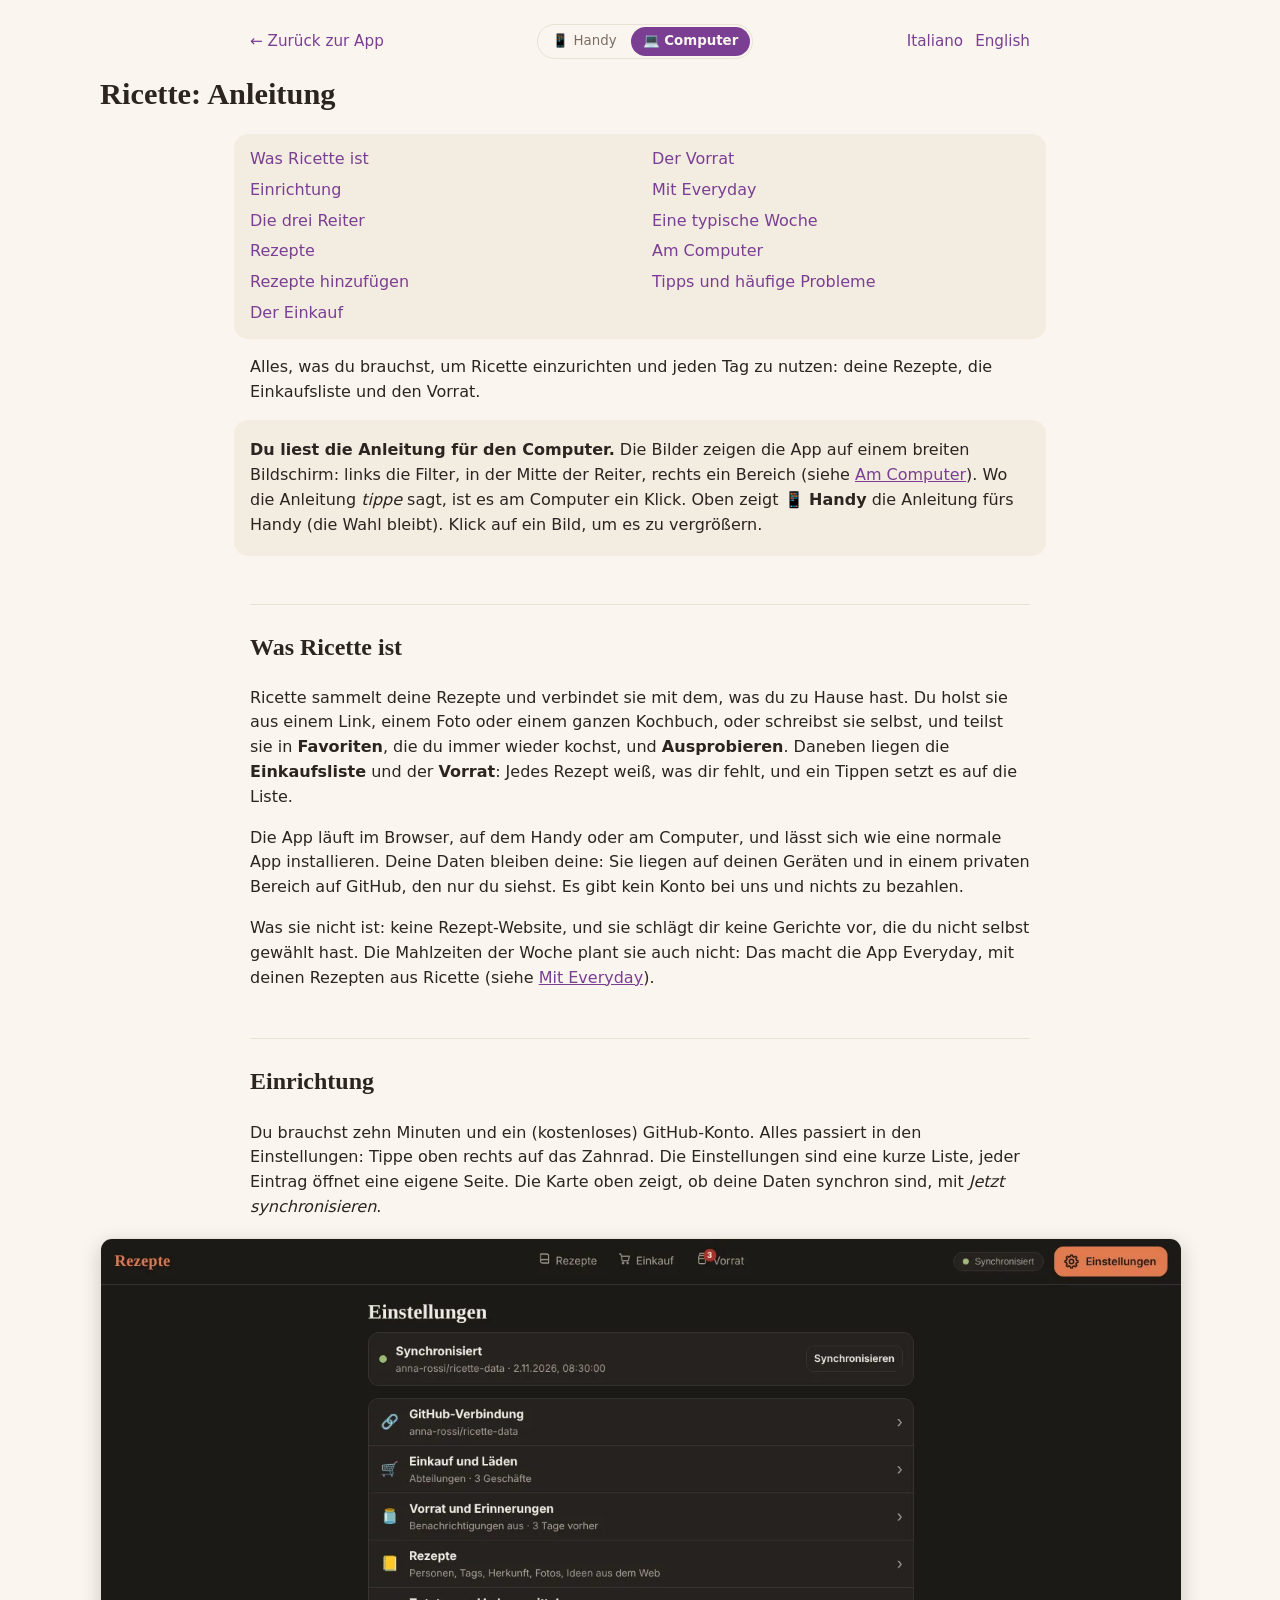
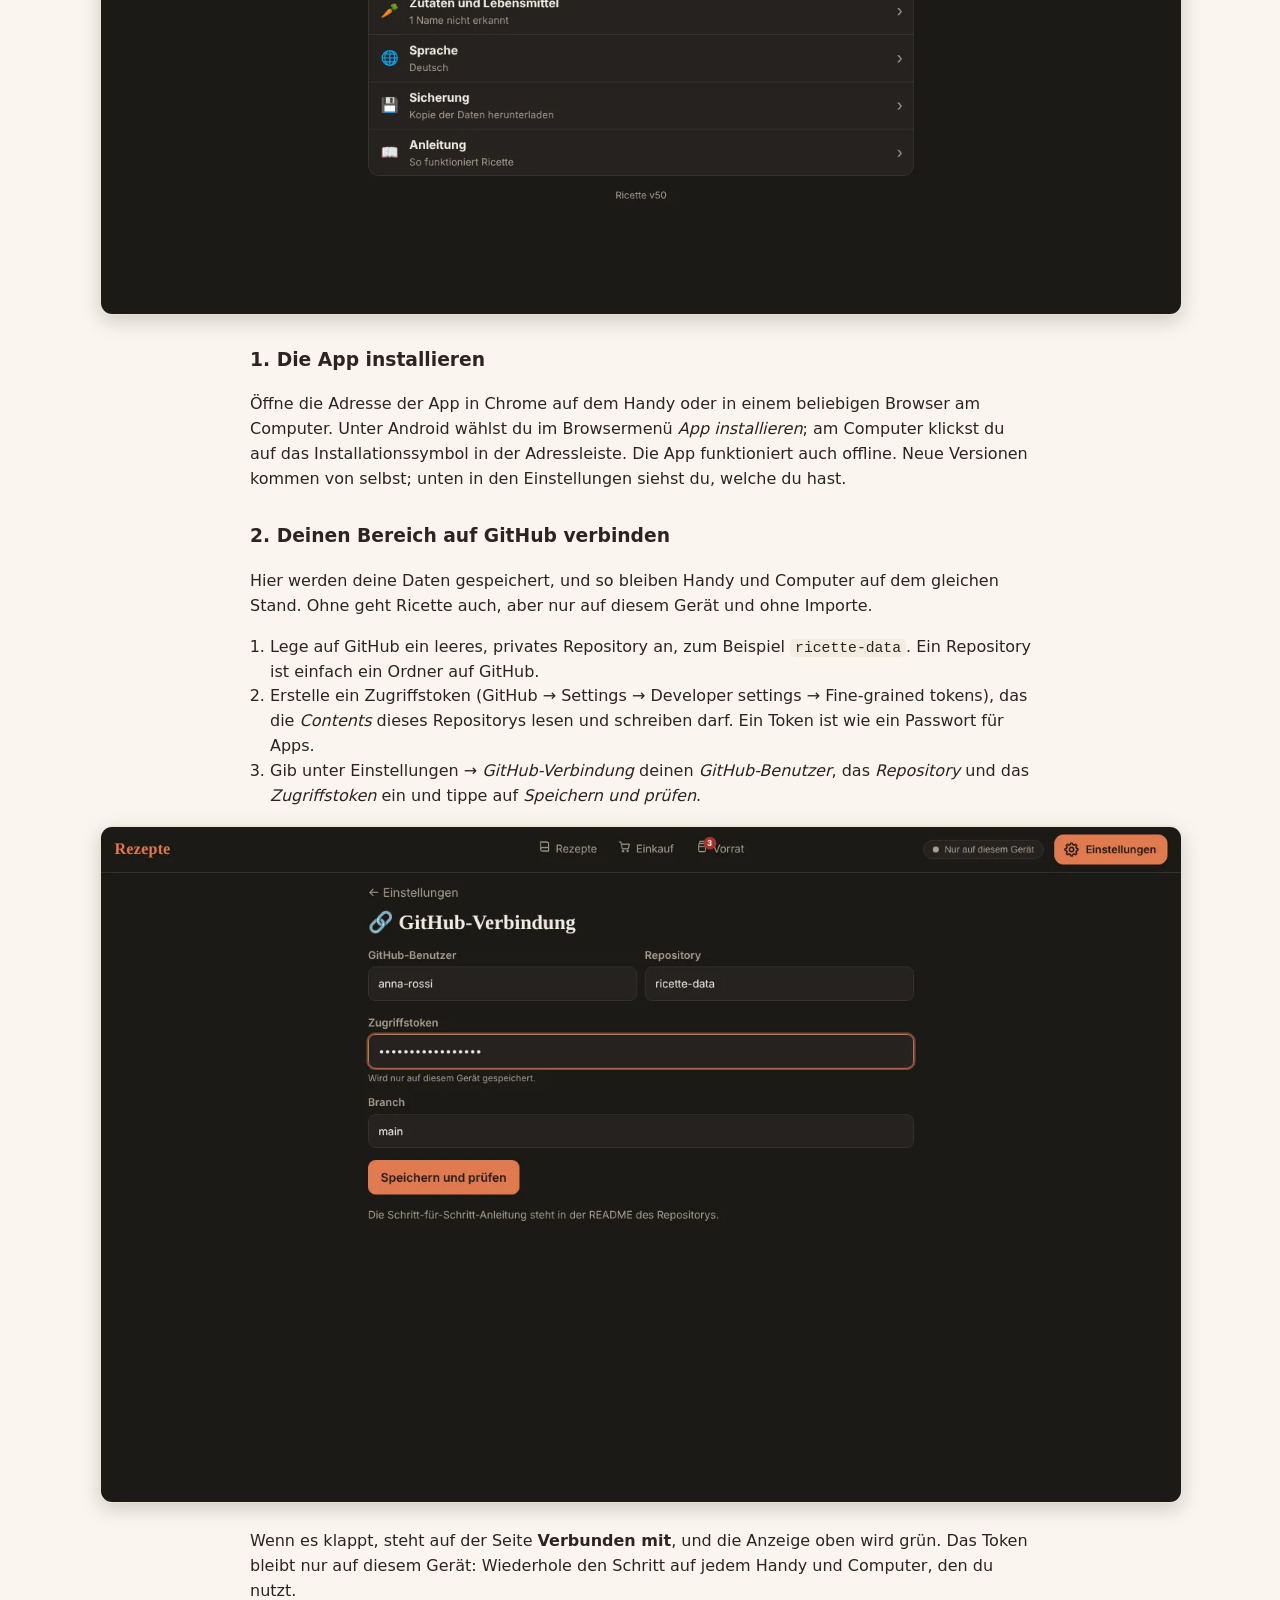
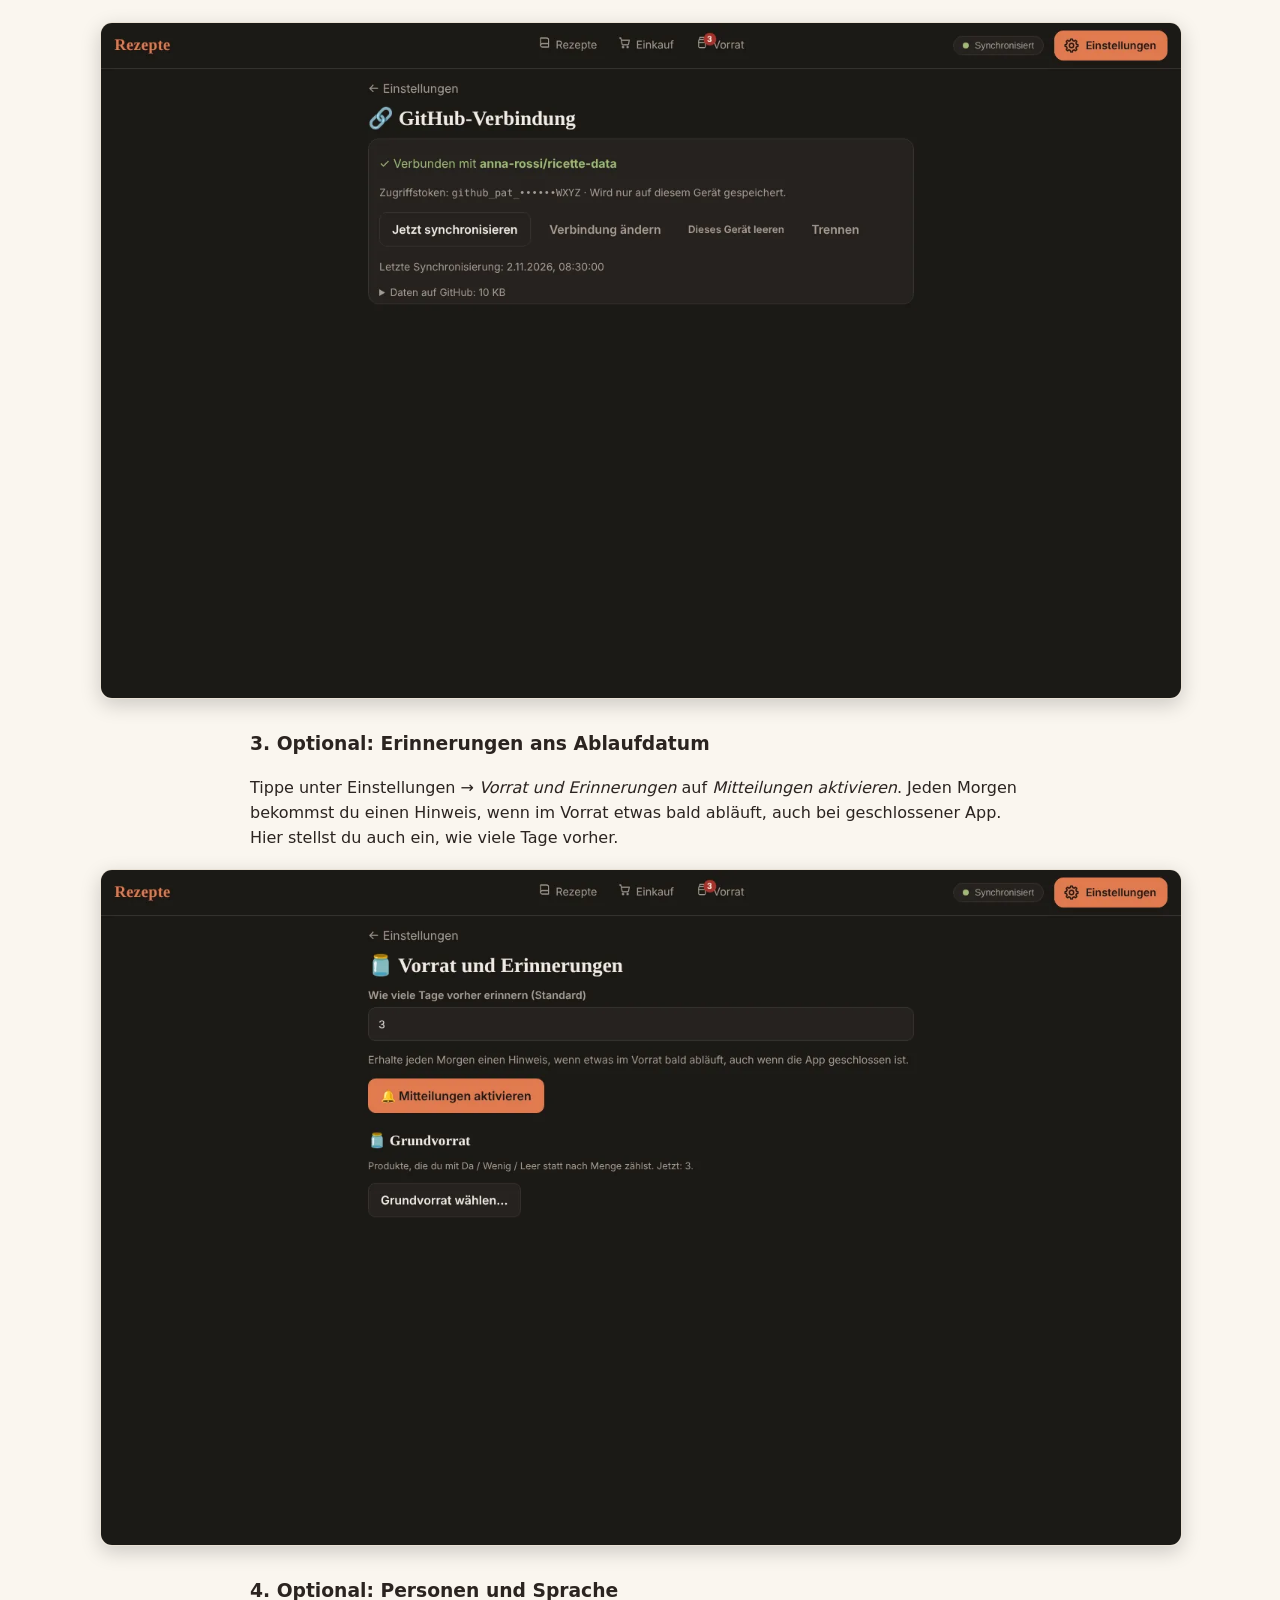
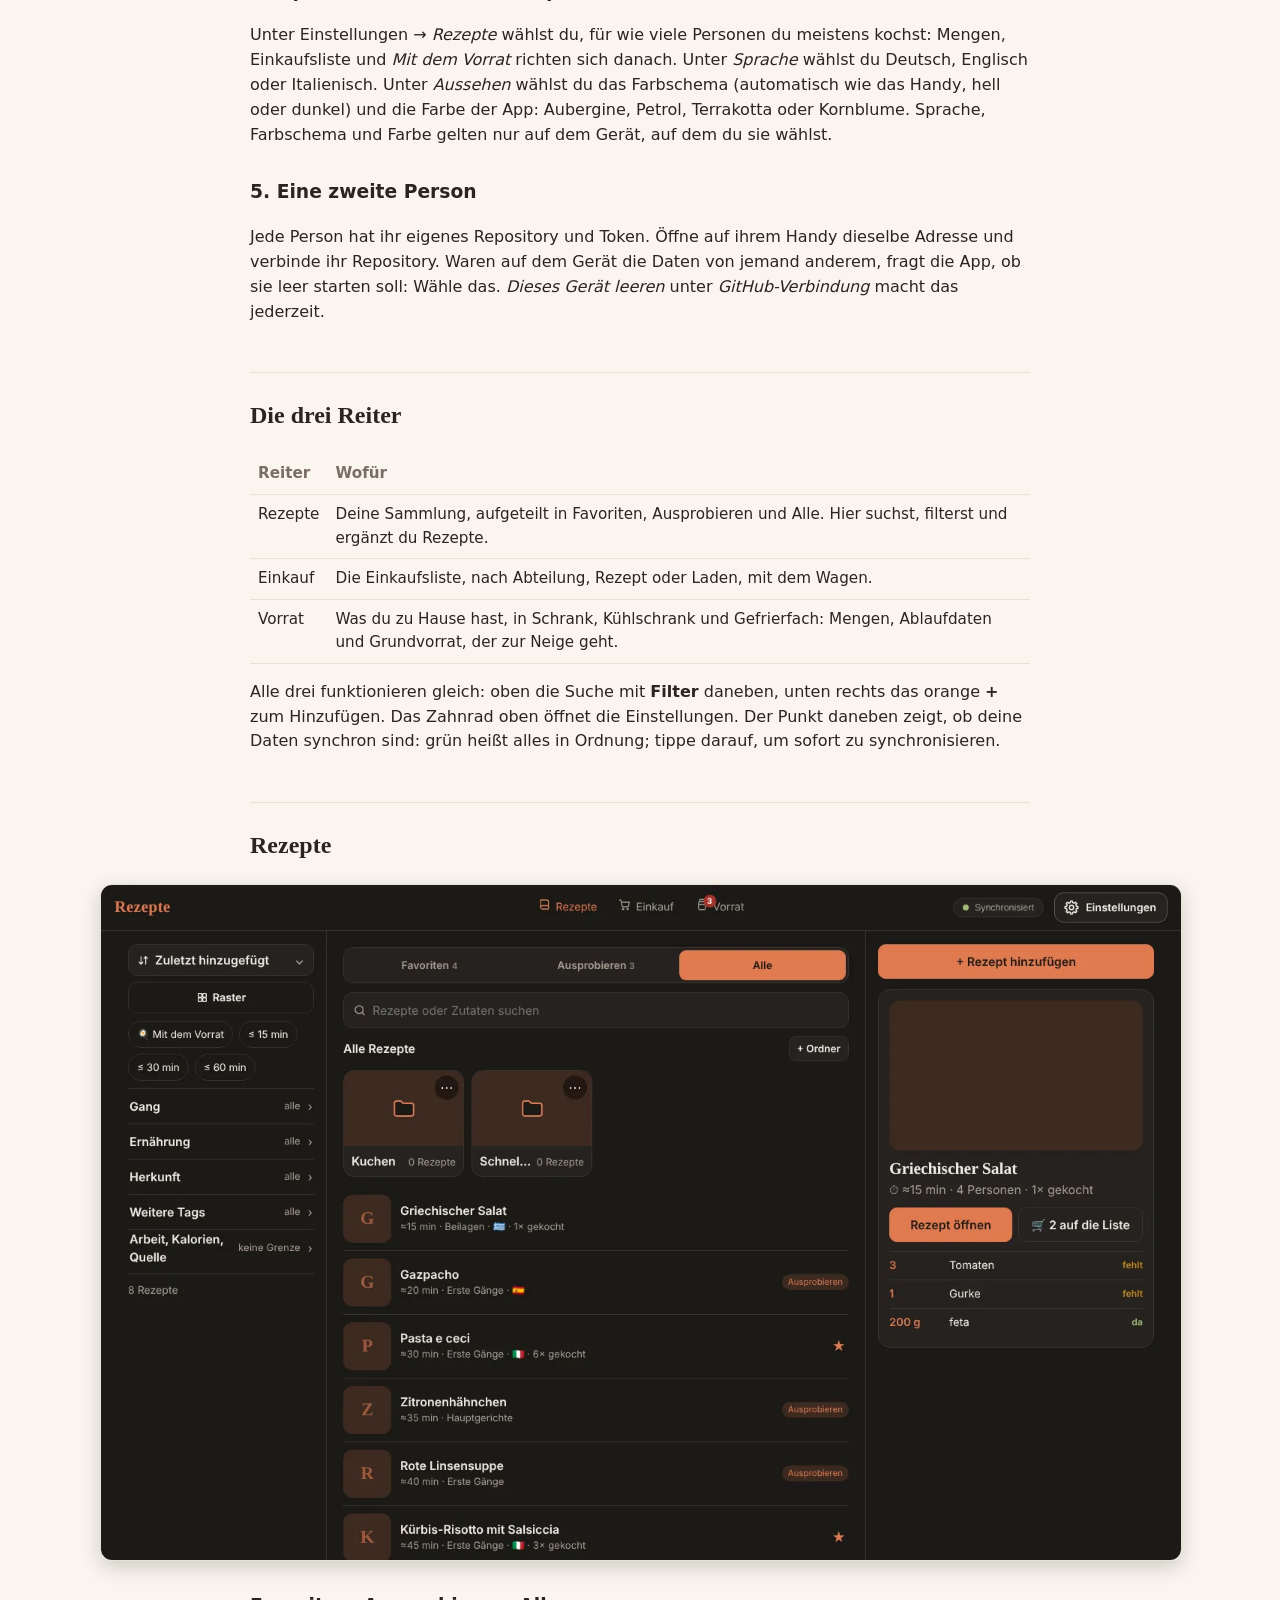
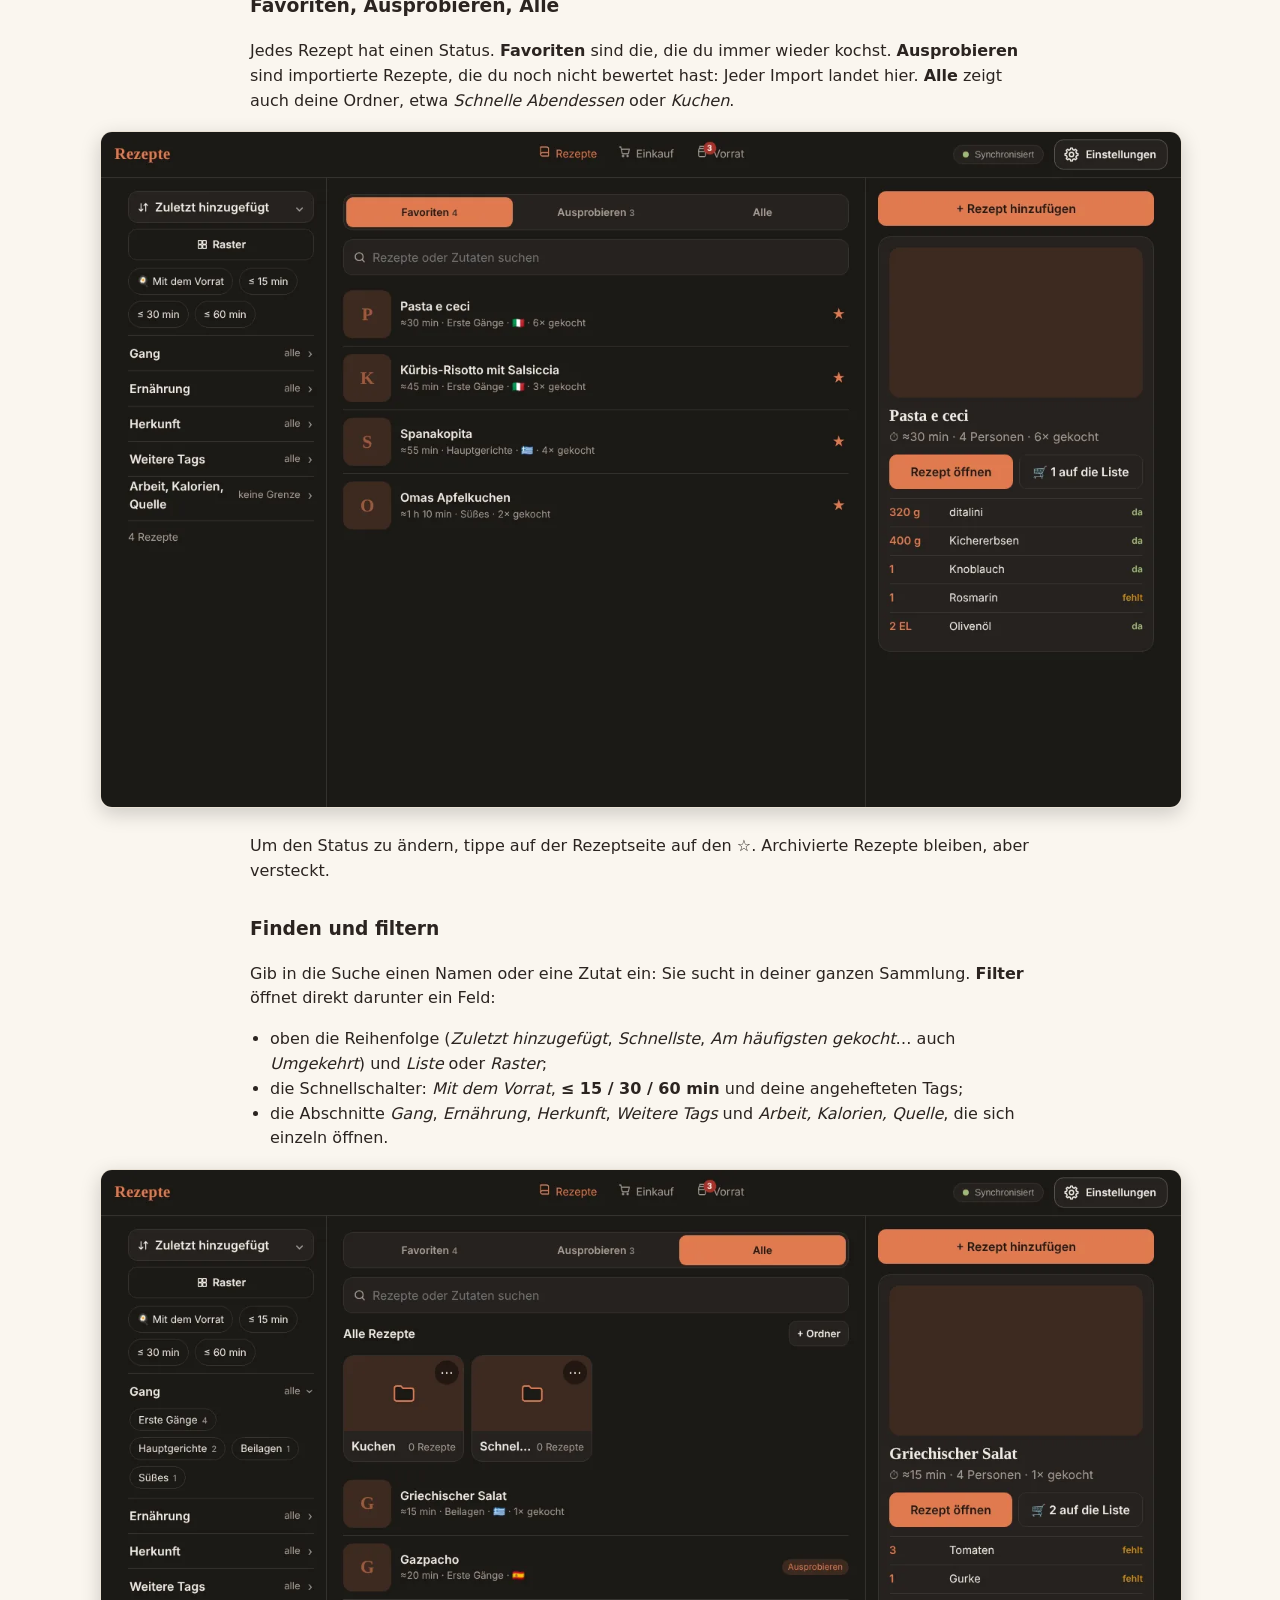
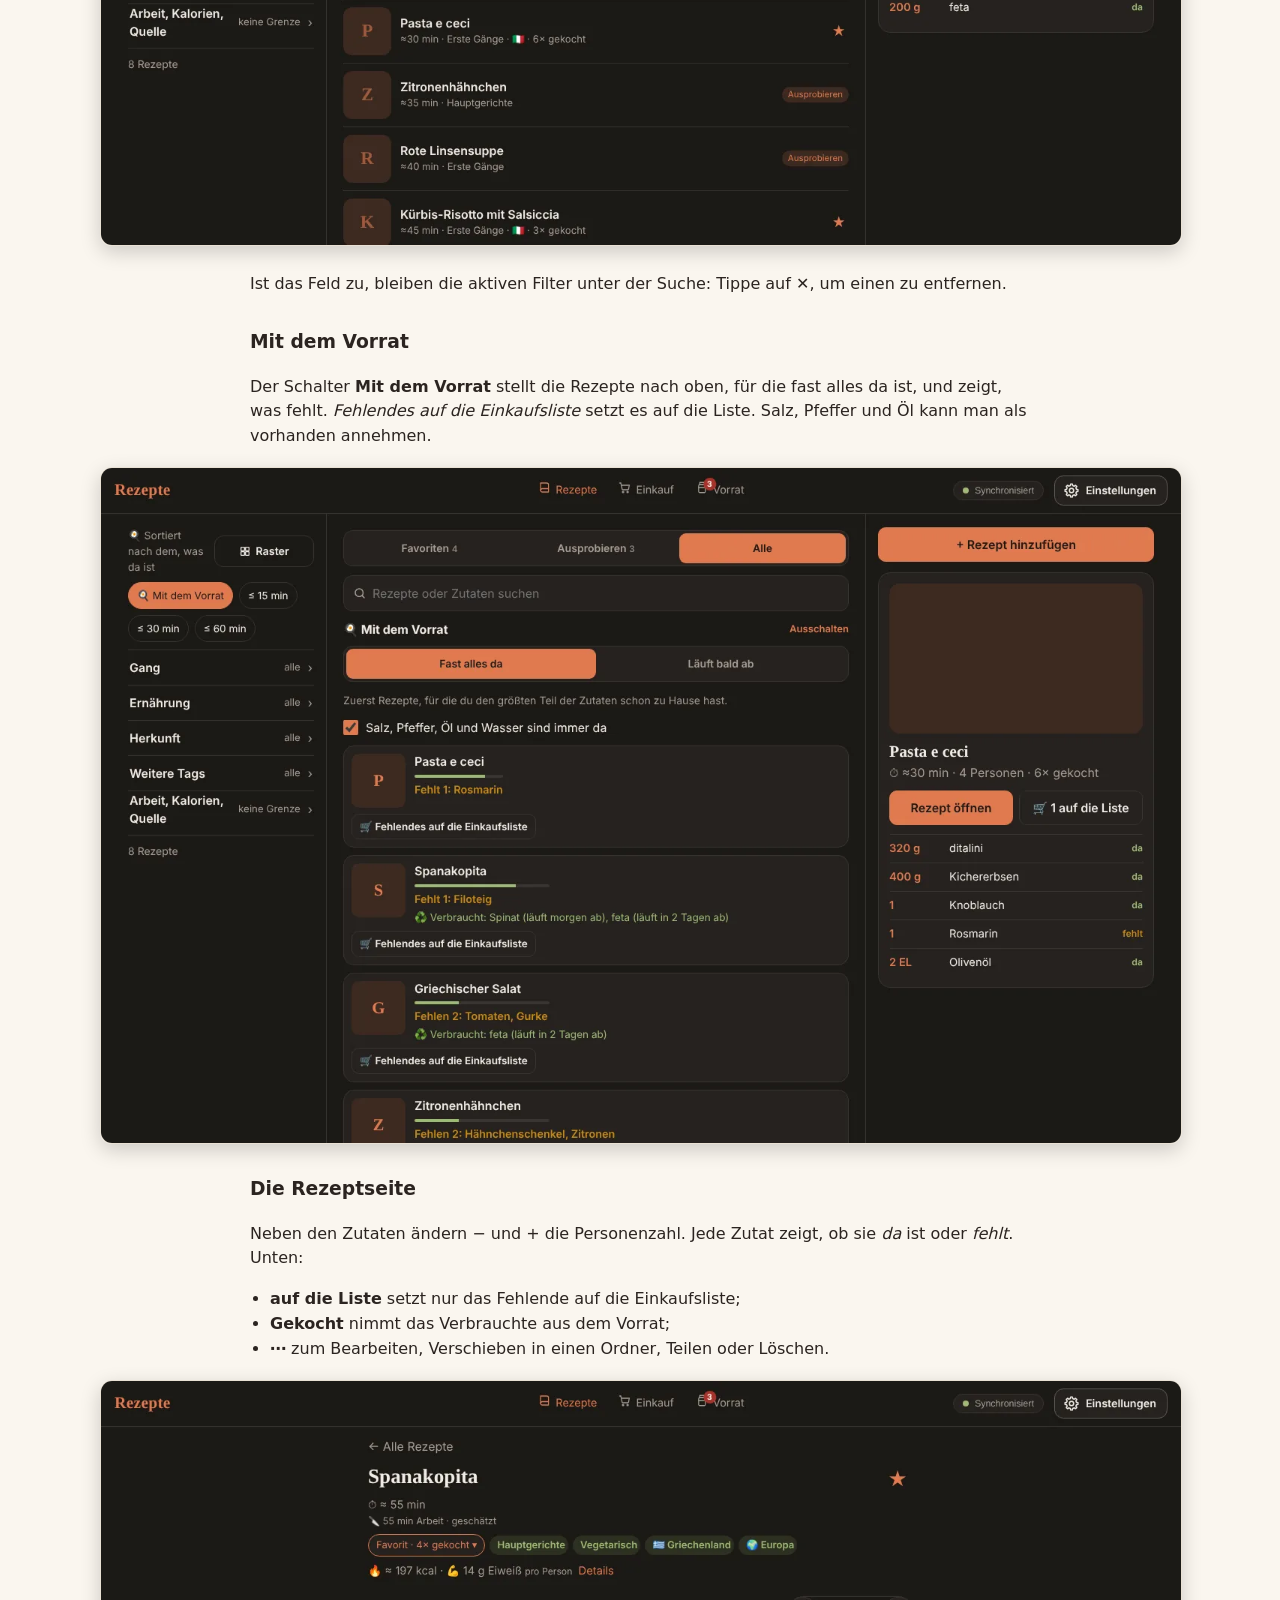
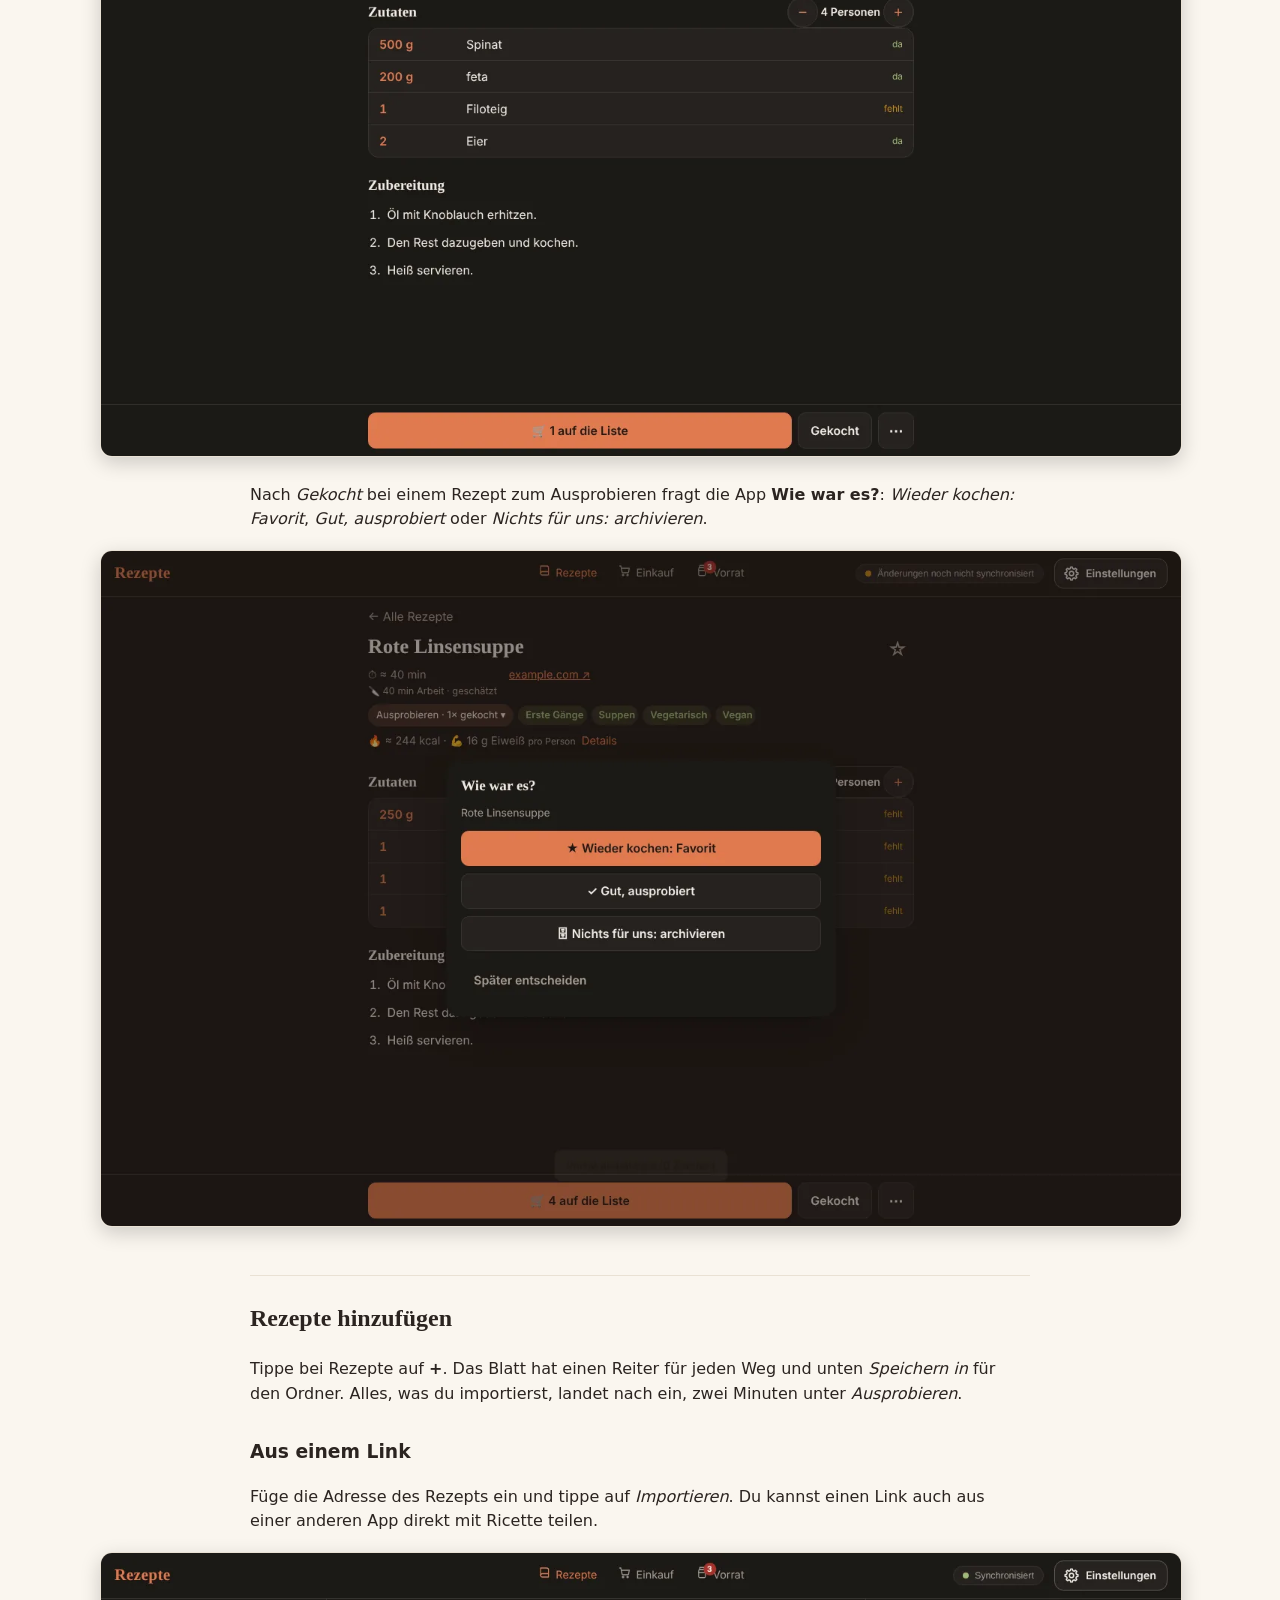
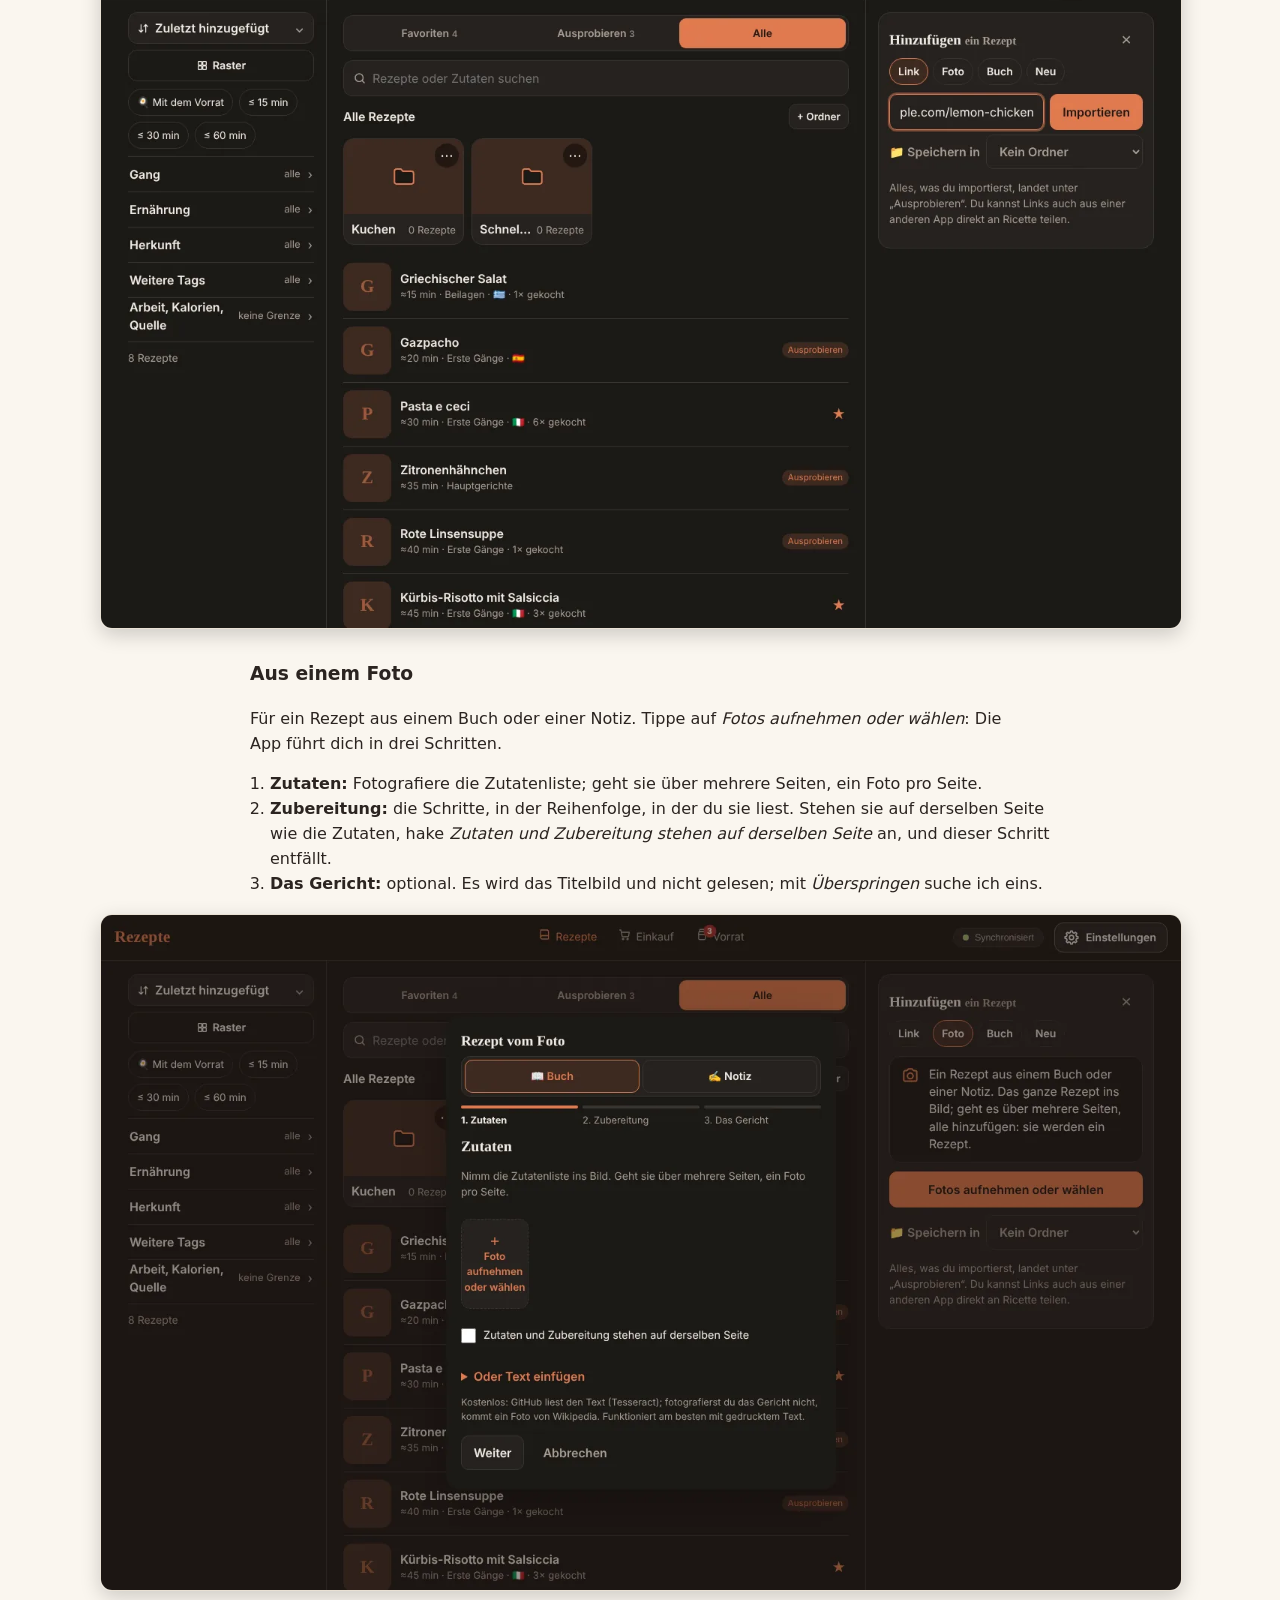
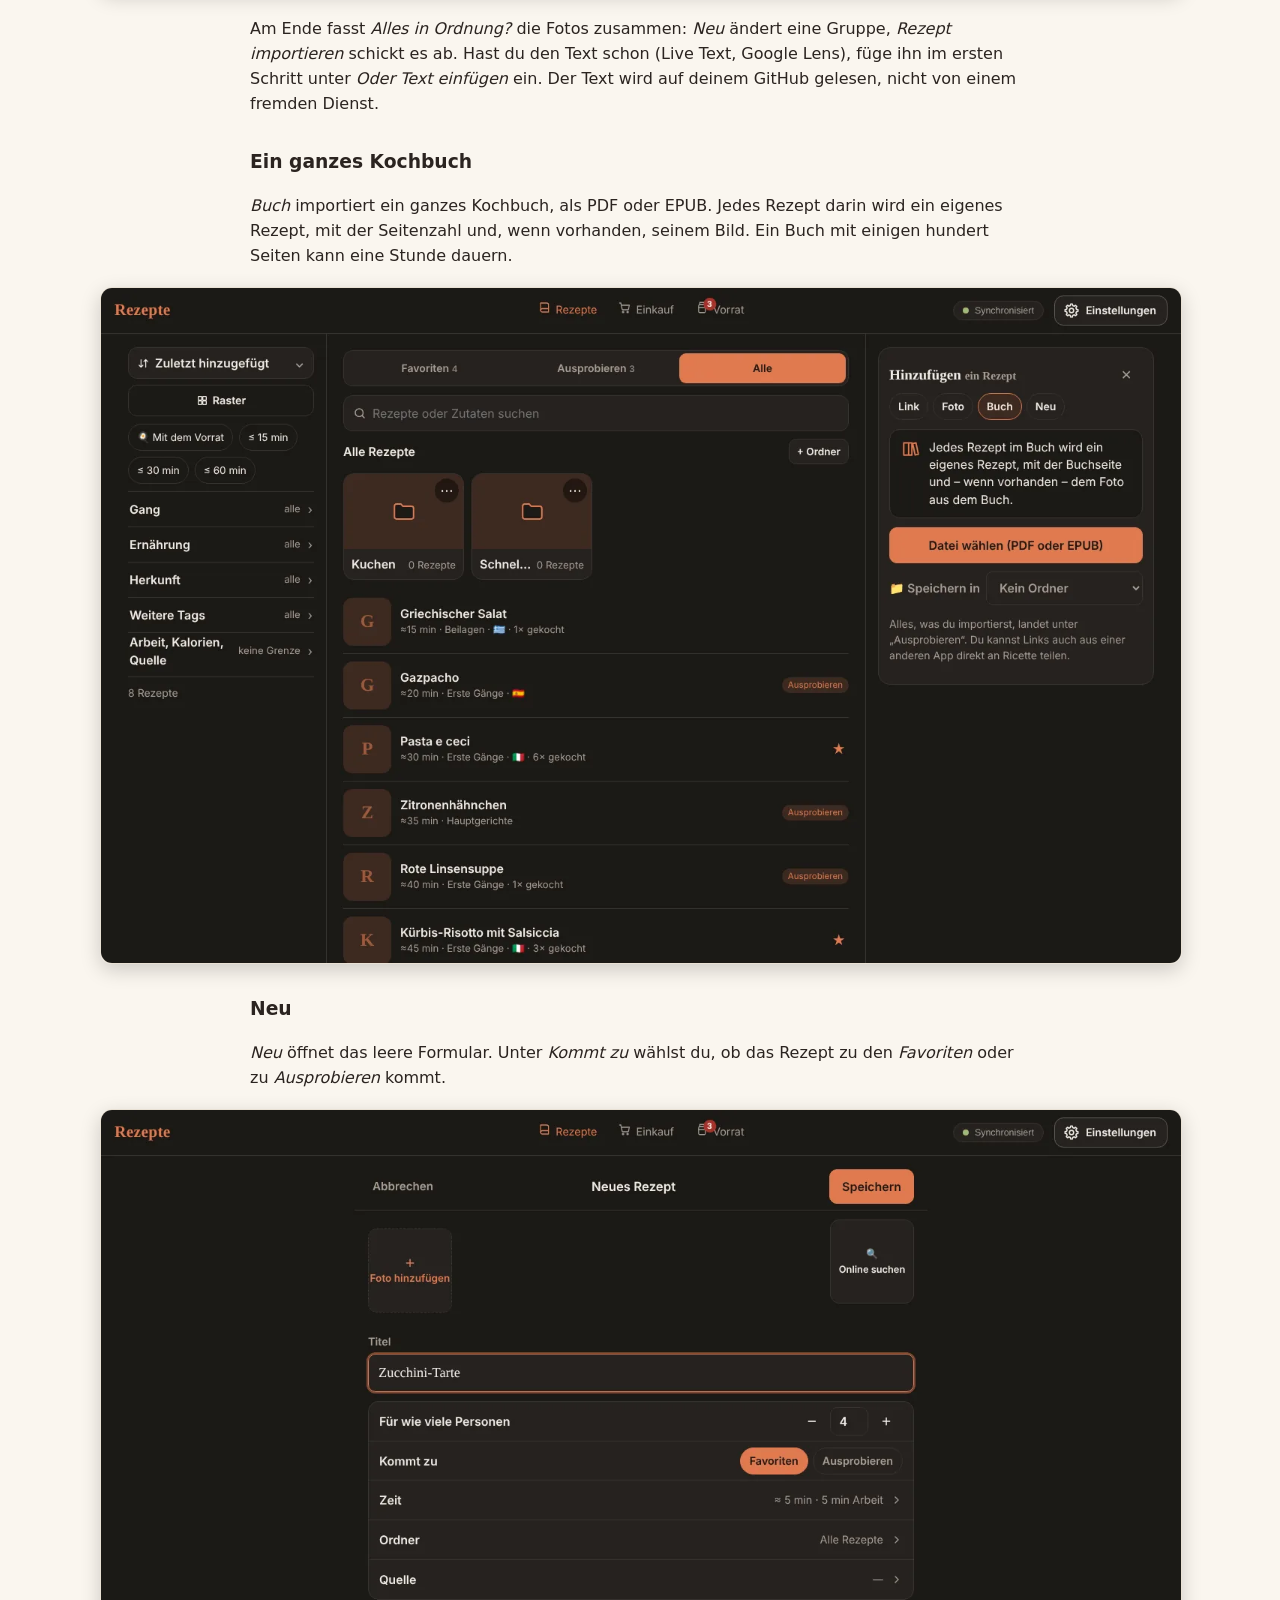
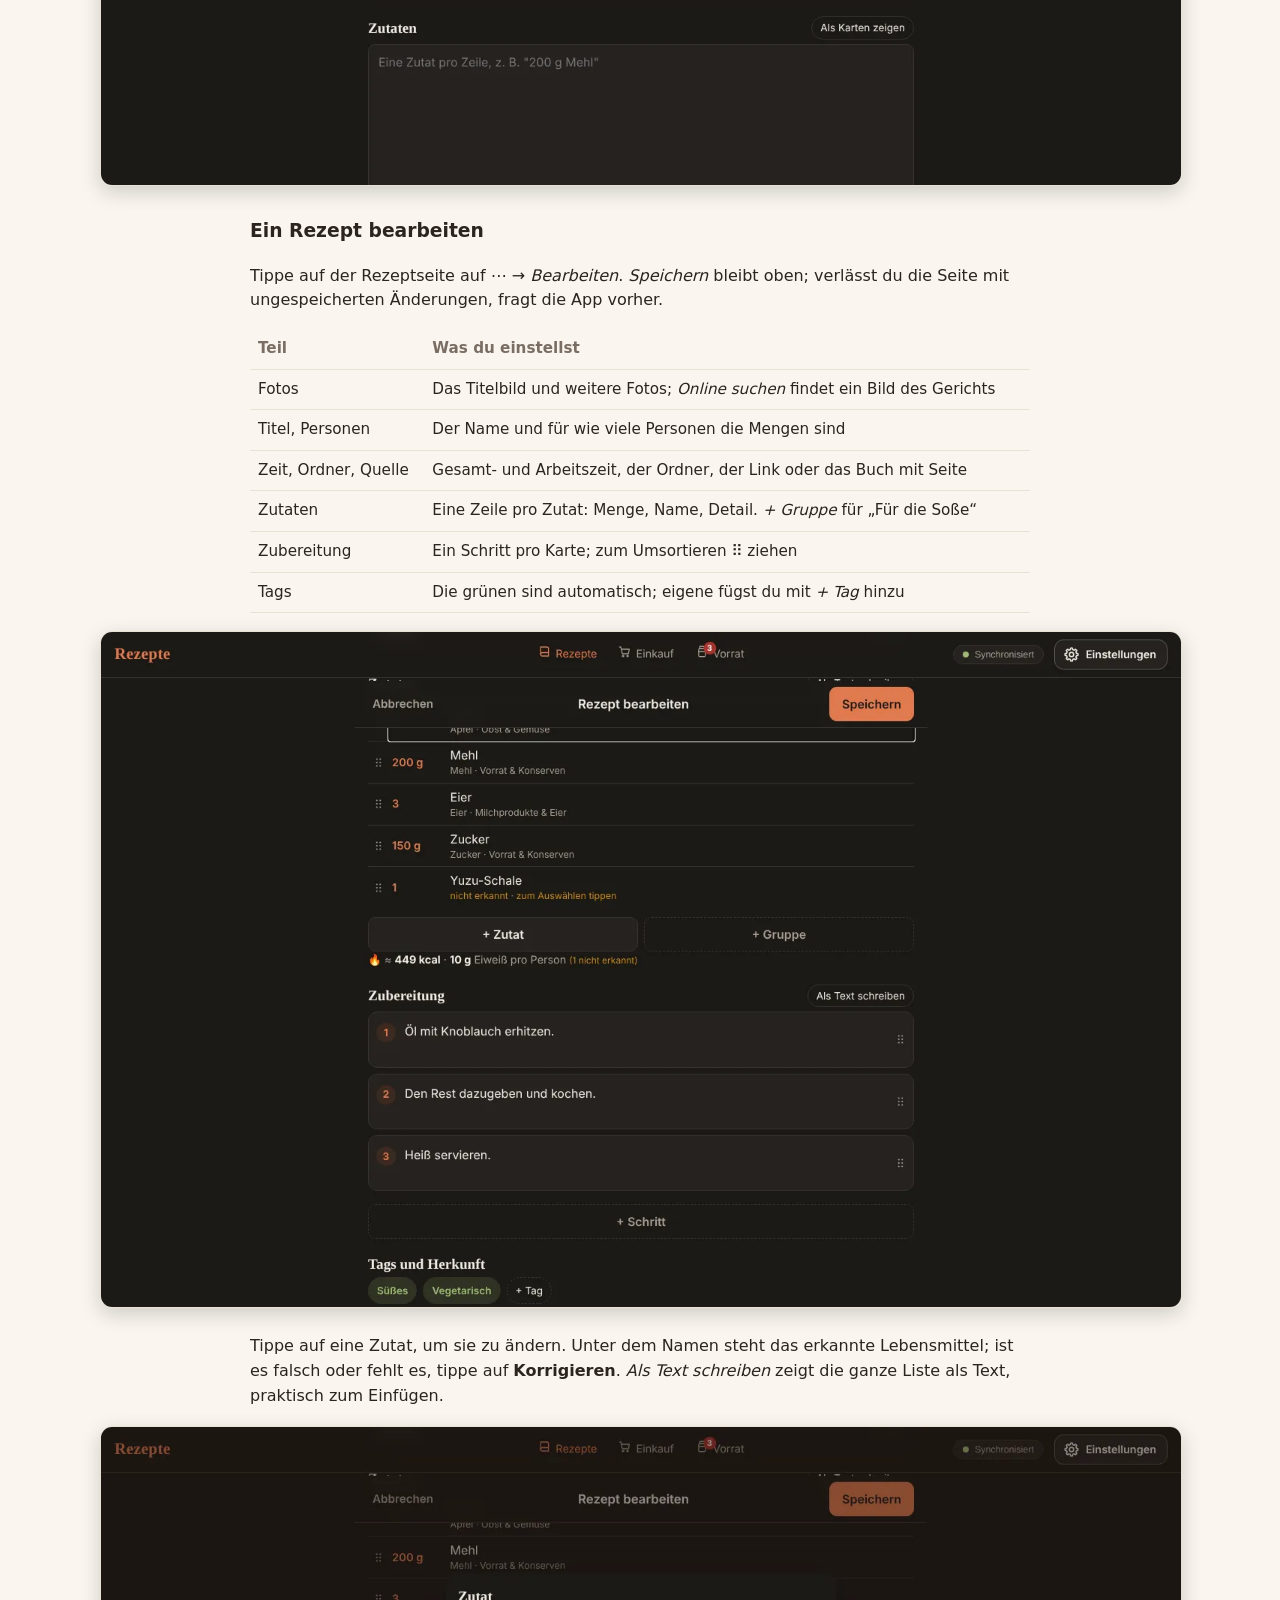
==== commit ccf46121: "Add files via upload" ====
--- a/guide-de.html
+++ b/guide-de.html
@@ -1,6 +1,9 @@
-<!doctype html><html lang="de"><head><meta charset="utf-8"><meta name="viewport" content="width=device-width,initial-scale=1"><title>Ricette · Anleitung</title><script>(function(){var m;try{m=localStorage.getItem('guideMode')}catch(e){}var w=innerWidth,d=m?m==='desk':w>=1000||(w>=700&&matchMedia('(pointer:fine)').matches);if(d)document.documentElement.classList.add('desk')})()</script><style>
-:root{color-scheme:light dark;--bg:#faf6ef;--ink:#2b2420;--muted:#7a6e64;--line:#e9e1d4;--acc:#b5532d;--card:#f3ece1}
-@media(prefers-color-scheme:dark){:root{--bg:#1c1916;--ink:#f1ebe3;--muted:#a99d91;--line:#3a3430;--acc:#e07a4f;--card:#262220}}
+<!doctype html><html lang="de"><head><meta charset="utf-8"><meta name="viewport" content="width=device-width,initial-scale=1"><title>Ricette · Anleitung</title><script>(function(){try{var k=JSON.parse(localStorage.getItem('ricette.look')||'{}'),h=document.documentElement;if(k.theme==='light'||k.theme==='dark')h.dataset.theme=k.theme;if(k.accent&&k.accent!=='melanzana')h.dataset.accent=k.accent}catch(e){}var m;try{m=localStorage.getItem('guideMode')}catch(e){}var w=innerWidth,d=m?m==='desk':w>=1000||(w>=700&&matchMedia('(pointer:fine)').matches);if(d)document.documentElement.classList.add('desk')})()</script><style>
+:root{color-scheme:light dark;--bg:#faf6ef;--ink:#2b2420;--muted:#7a6e64;--line:#e9e1d4;--acc:#7a3f93;--card:#f3ece1}
+:root[data-accent=petrolio]{--acc:#1d6b75}:root[data-accent=terracotta]{--acc:#b5532d}:root[data-accent=fiordaliso]{--acc:#3657b0}
+@media(prefers-color-scheme:dark){:root:not([data-theme=light]){--bg:#1c1916;--ink:#f1ebe3;--muted:#a99d91;--line:#3a3430;--acc:#c792dc;--card:#262220}:root:not([data-theme=light])[data-accent=petrolio]{--acc:#4fb3bf}:root:not([data-theme=light])[data-accent=terracotta]{--acc:#e07a4f}:root:not([data-theme=light])[data-accent=fiordaliso]{--acc:#86a8f2}}
+:root[data-theme=dark]{--bg:#1c1916;--ink:#f1ebe3;--muted:#a99d91;--line:#3a3430;--acc:#c792dc;--card:#262220}:root[data-theme=dark][data-accent=petrolio]{--acc:#4fb3bf}:root[data-theme=dark][data-accent=terracotta]{--acc:#e07a4f}:root[data-theme=dark][data-accent=fiordaliso]{--acc:#86a8f2}
+:root[data-theme=light]{color-scheme:light}:root[data-theme=dark]{color-scheme:dark}
 body{margin:0;background:var(--bg);color:var(--ink);font:16px/1.55 system-ui,-apple-system,Segoe UI,Roboto,sans-serif}
 main{max-width:720px;margin:0 auto;padding:16px 18px 60px}
 h1{font-family:Georgia,serif;font-size:1.9rem;margin:.4em 0}h2{font-family:Georgia,serif;margin-top:2em;border-top:1px solid var(--line);padding-top:1em}
@@ -54,7 +57,7 @@
 <p>Tippe unter Einstellungen → <em>Vorrat und Erinnerungen</em> auf <em>Mitteilungen aktivieren</em>. Jeden Morgen bekommst du einen Hinweis, wenn im Vorrat etwas bald abläuft, auch bei geschlossener App. Hier stellst du auch ein, wie viele Tage vorher.</p>
 <p><img class="ph" loading="lazy" alt="Vorrat und Erinnerungen" src="guide/de/04-settings-pantry.png" /><img class="dk" loading="lazy" alt="Vorrat und Erinnerungen" src="guide/de/desk/04-settings-pantry.webp" /></p>
 <h3 id="4-optional-personen-und-sprache">4. Optional: Personen und Sprache</h3>
-<p>Unter Einstellungen → <em>Rezepte</em> wählst du, für wie viele Personen du meistens kochst: Mengen, Einkaufsliste und <em>Mit dem Vorrat</em> richten sich danach. Unter <em>Sprache</em> wählst du Deutsch, Englisch oder Italienisch.</p>
+<p>Unter Einstellungen → <em>Rezepte</em> wählst du, für wie viele Personen du meistens kochst: Mengen, Einkaufsliste und <em>Mit dem Vorrat</em> richten sich danach. Unter <em>Sprache</em> wählst du Deutsch, Englisch oder Italienisch. Unter <em>Aussehen</em> wählst du das Farbschema (automatisch wie das Handy, hell oder dunkel) und die Farbe der App: Aubergine, Petrol, Terrakotta oder Kornblume. Sprache, Farbschema und Farbe gelten nur auf dem Gerät, auf dem du sie wählst.</p>
 <h3 id="5-eine-zweite-person">5. Eine zweite Person</h3>
 <p>Jede Person hat ihr eigenes Repository und Token. Öffne auf ihrem Handy dieselbe Adresse und verbinde ihr Repository. Waren auf dem Gerät die Daten von jemand anderem, fragt die App, ob sie leer starten soll: Wähle das. <em>Dieses Gerät leeren</em> unter <em>GitHub-Verbindung</em> macht das jederzeit.</p>
 <h2 id="die-drei-reiter">Die drei Reiter</h2>
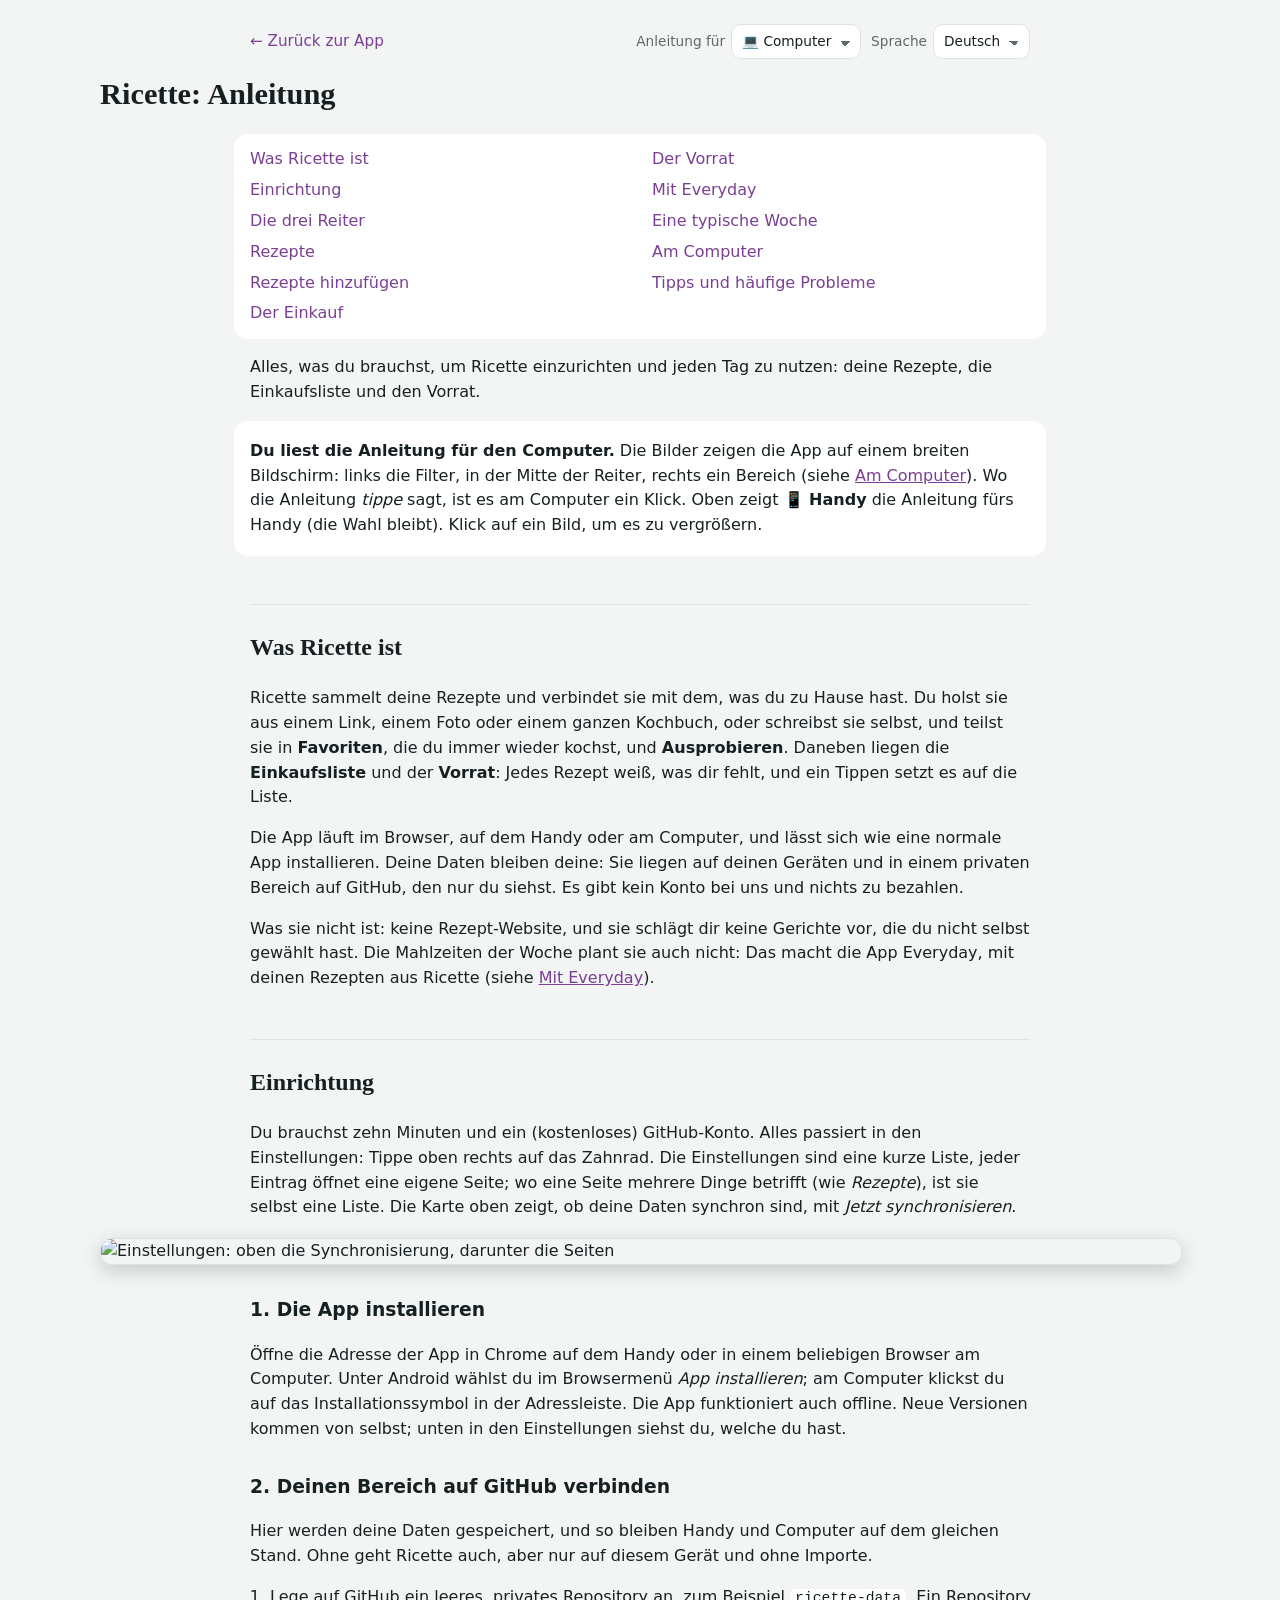
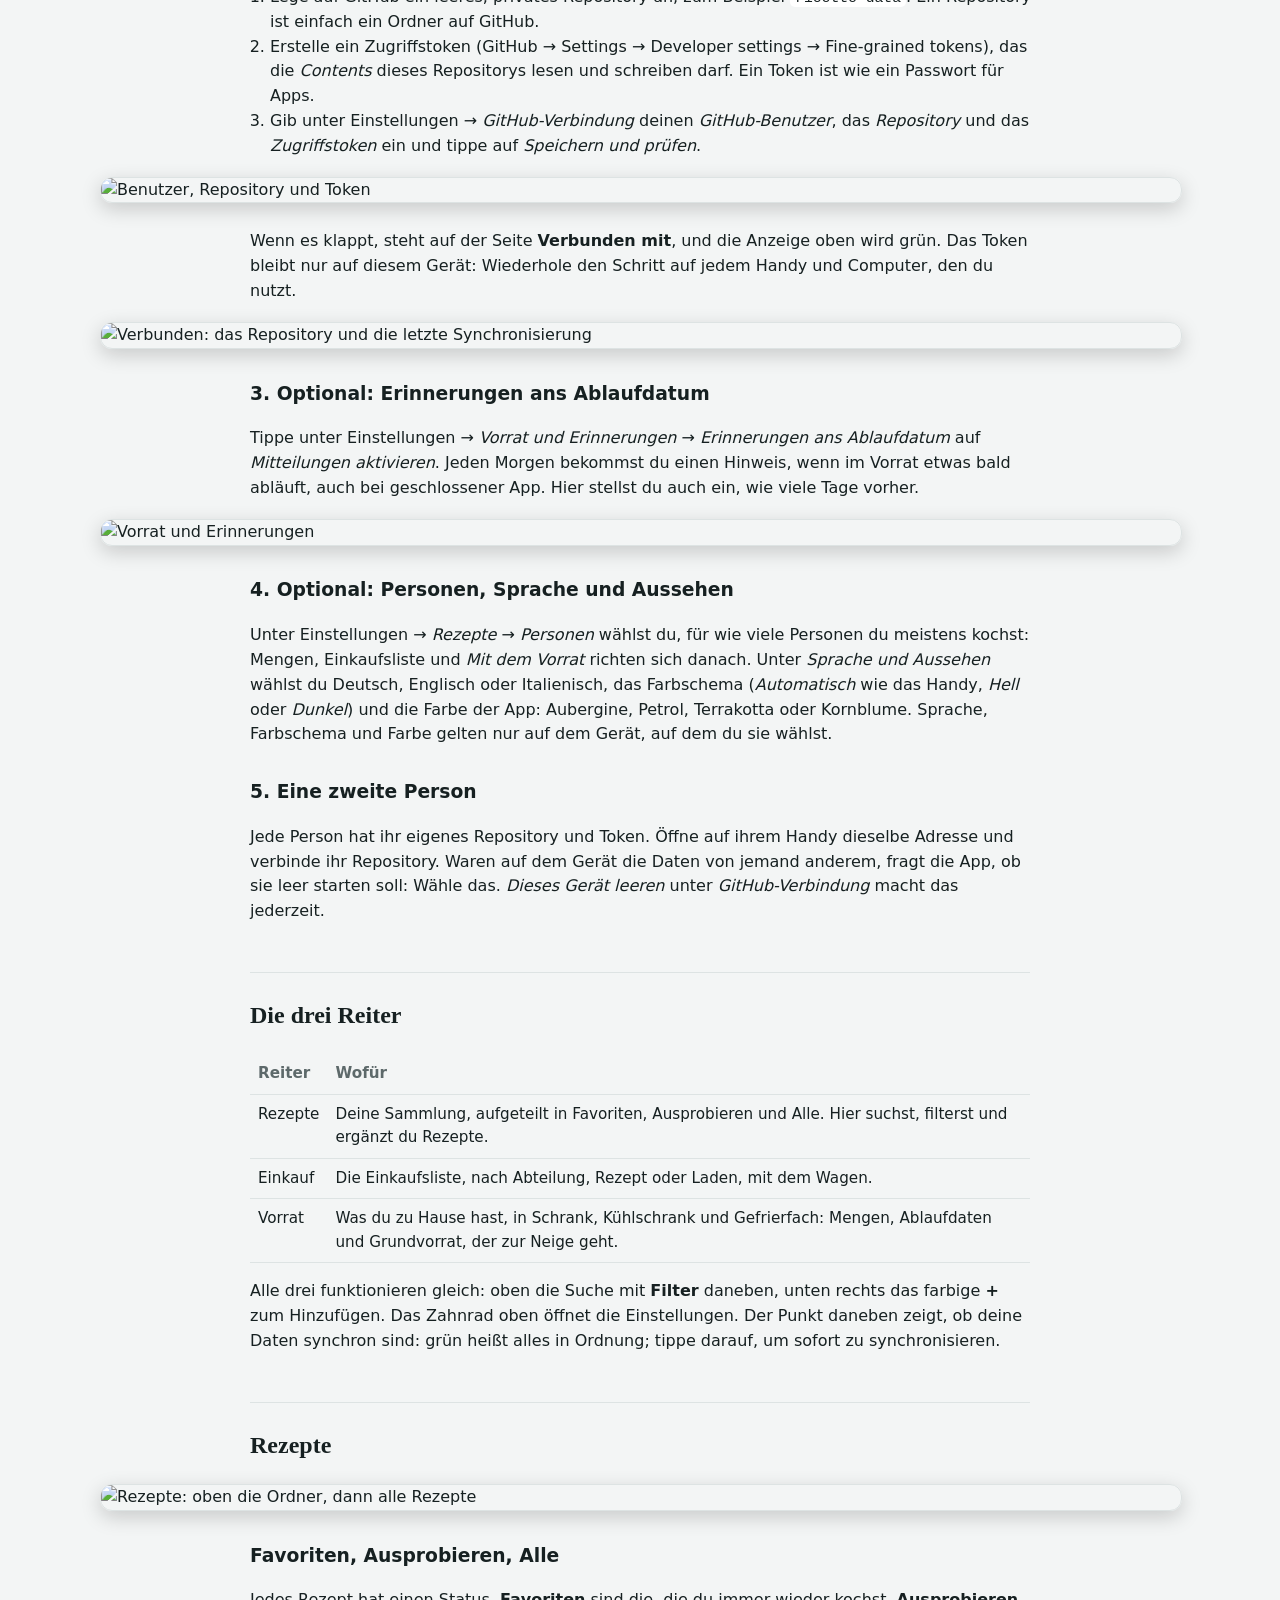
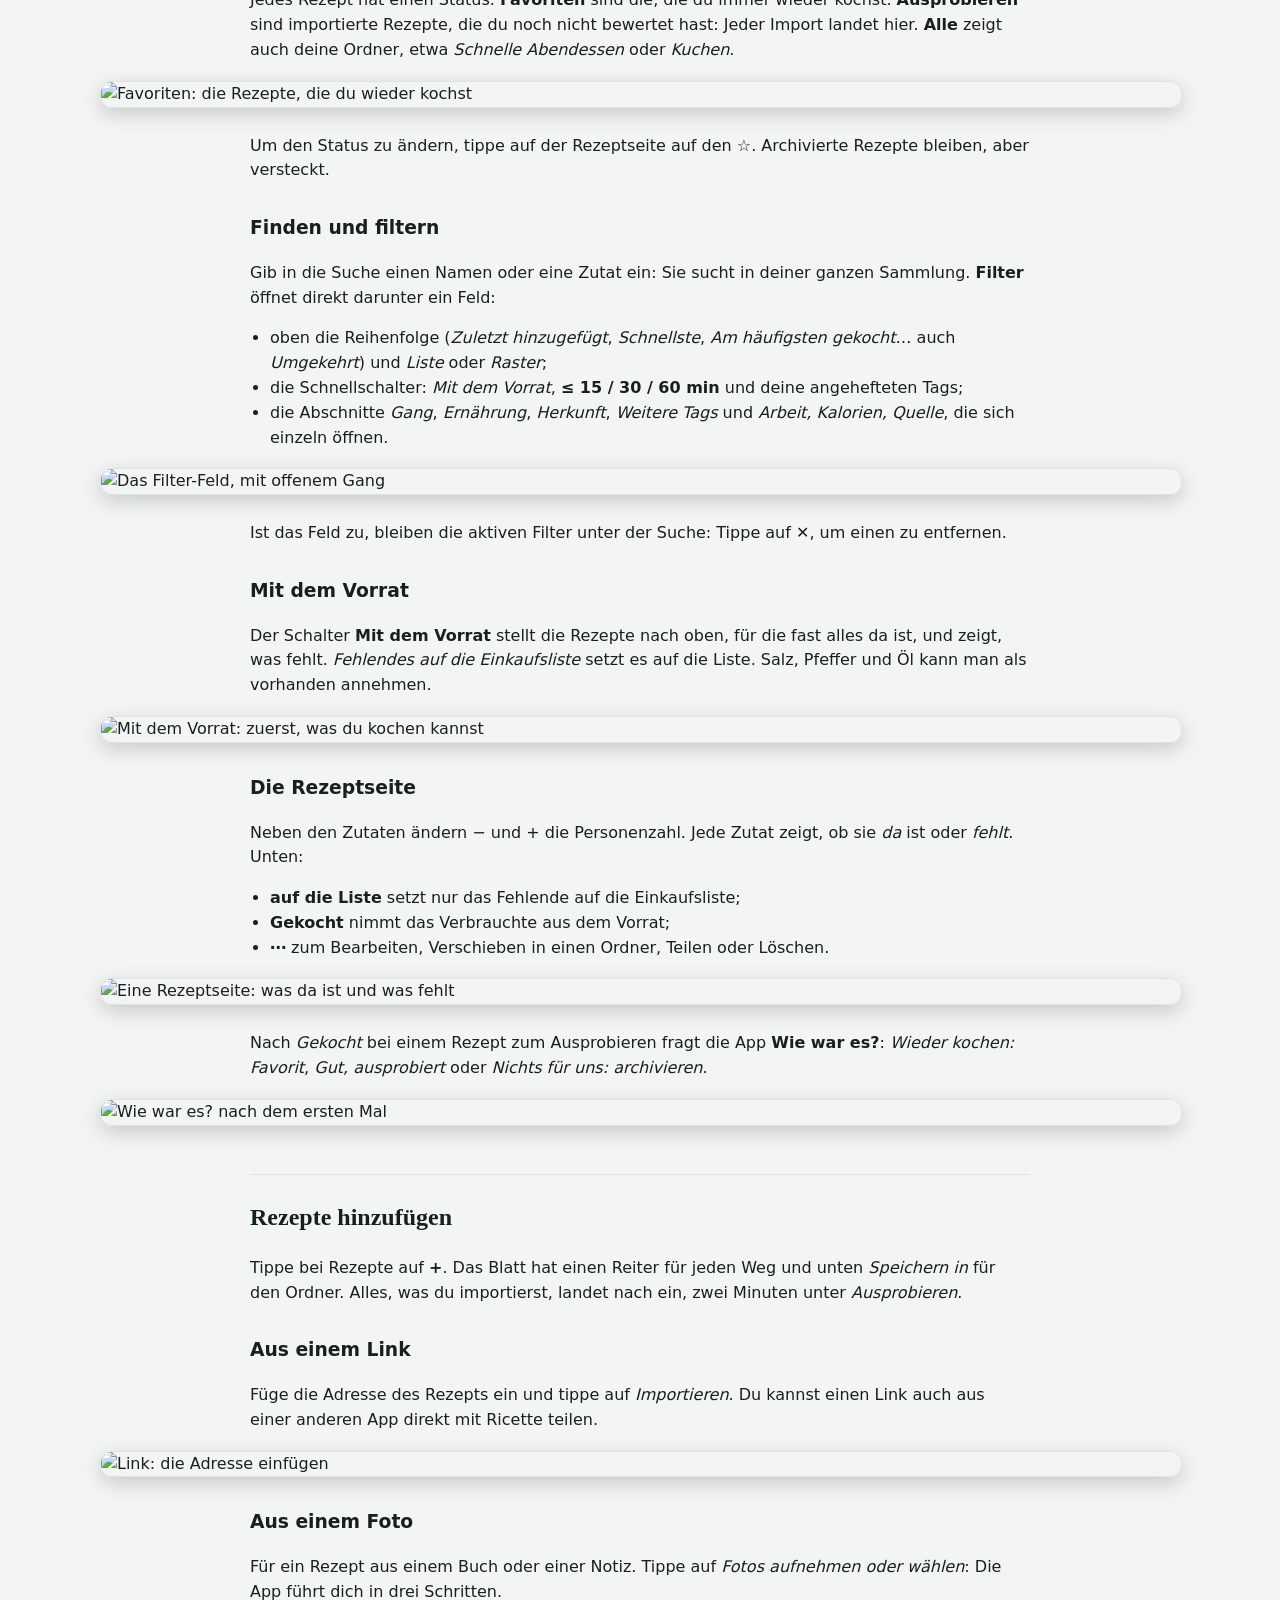
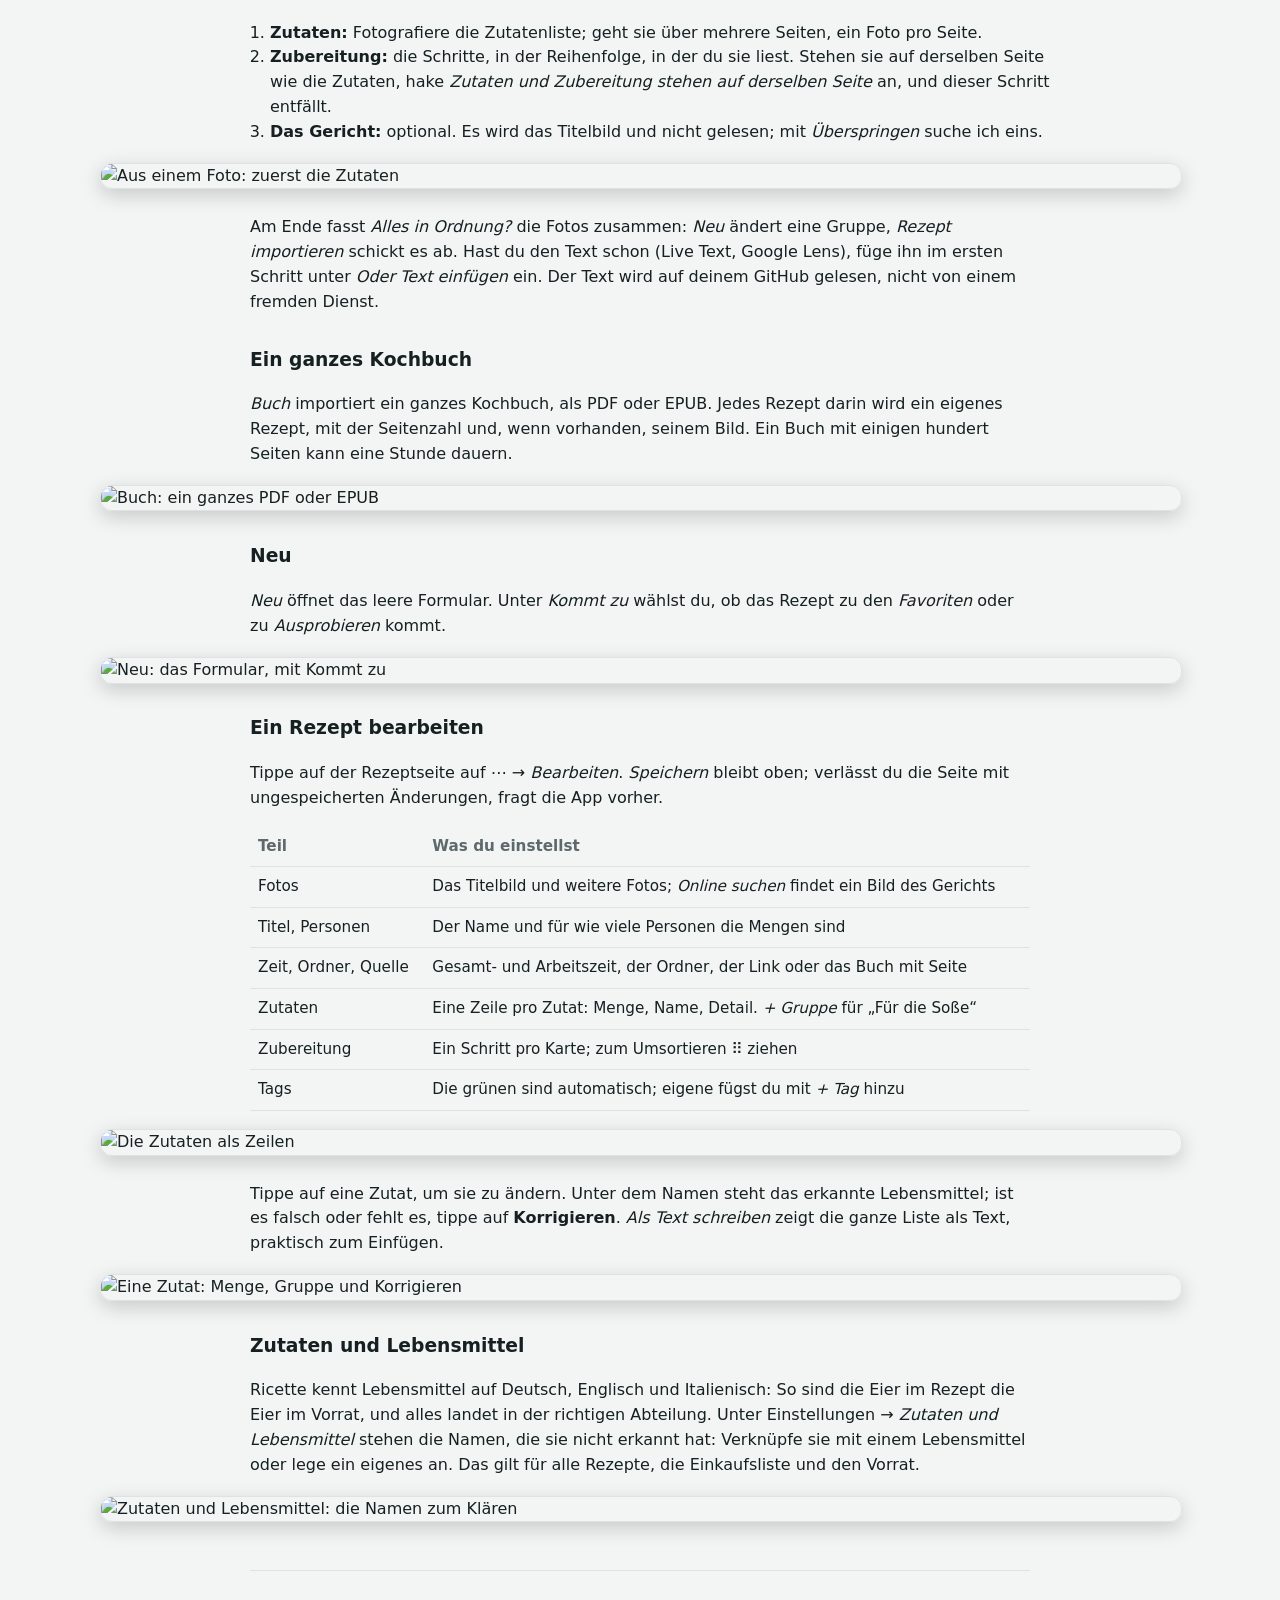
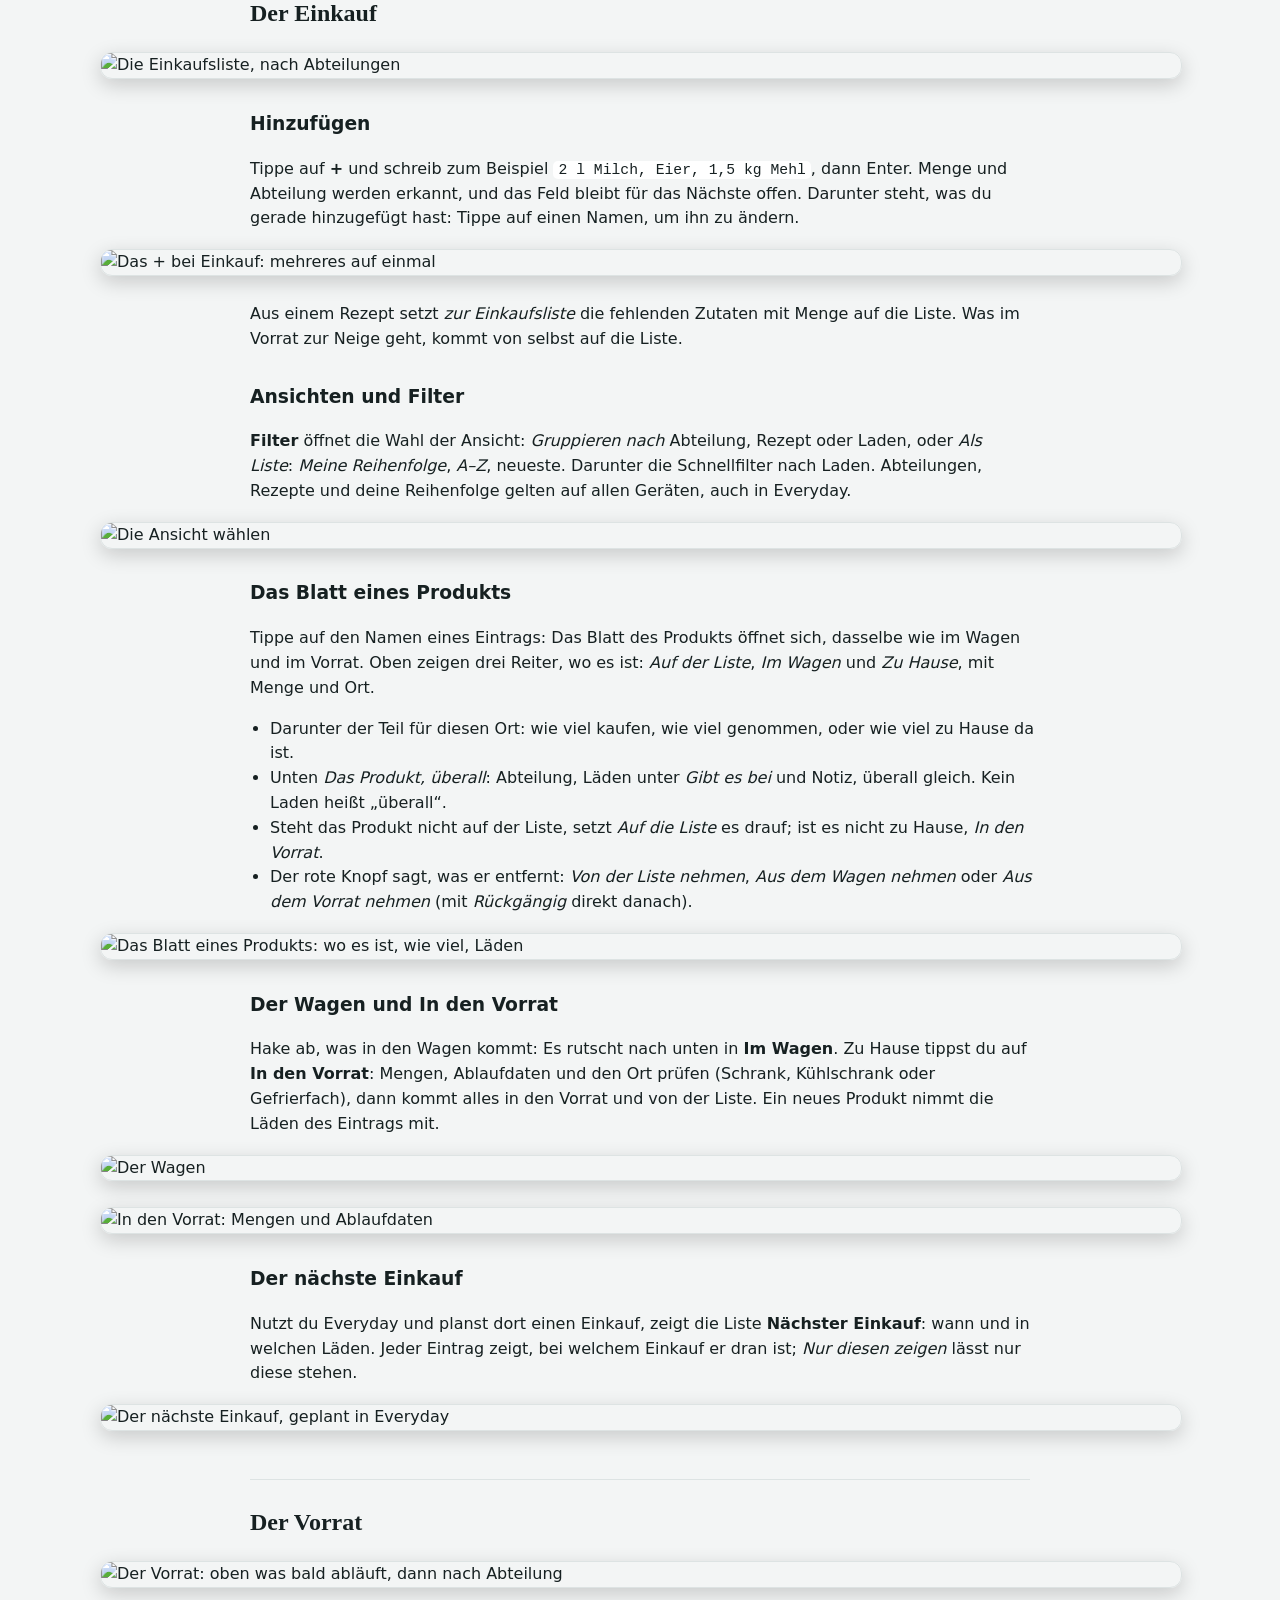
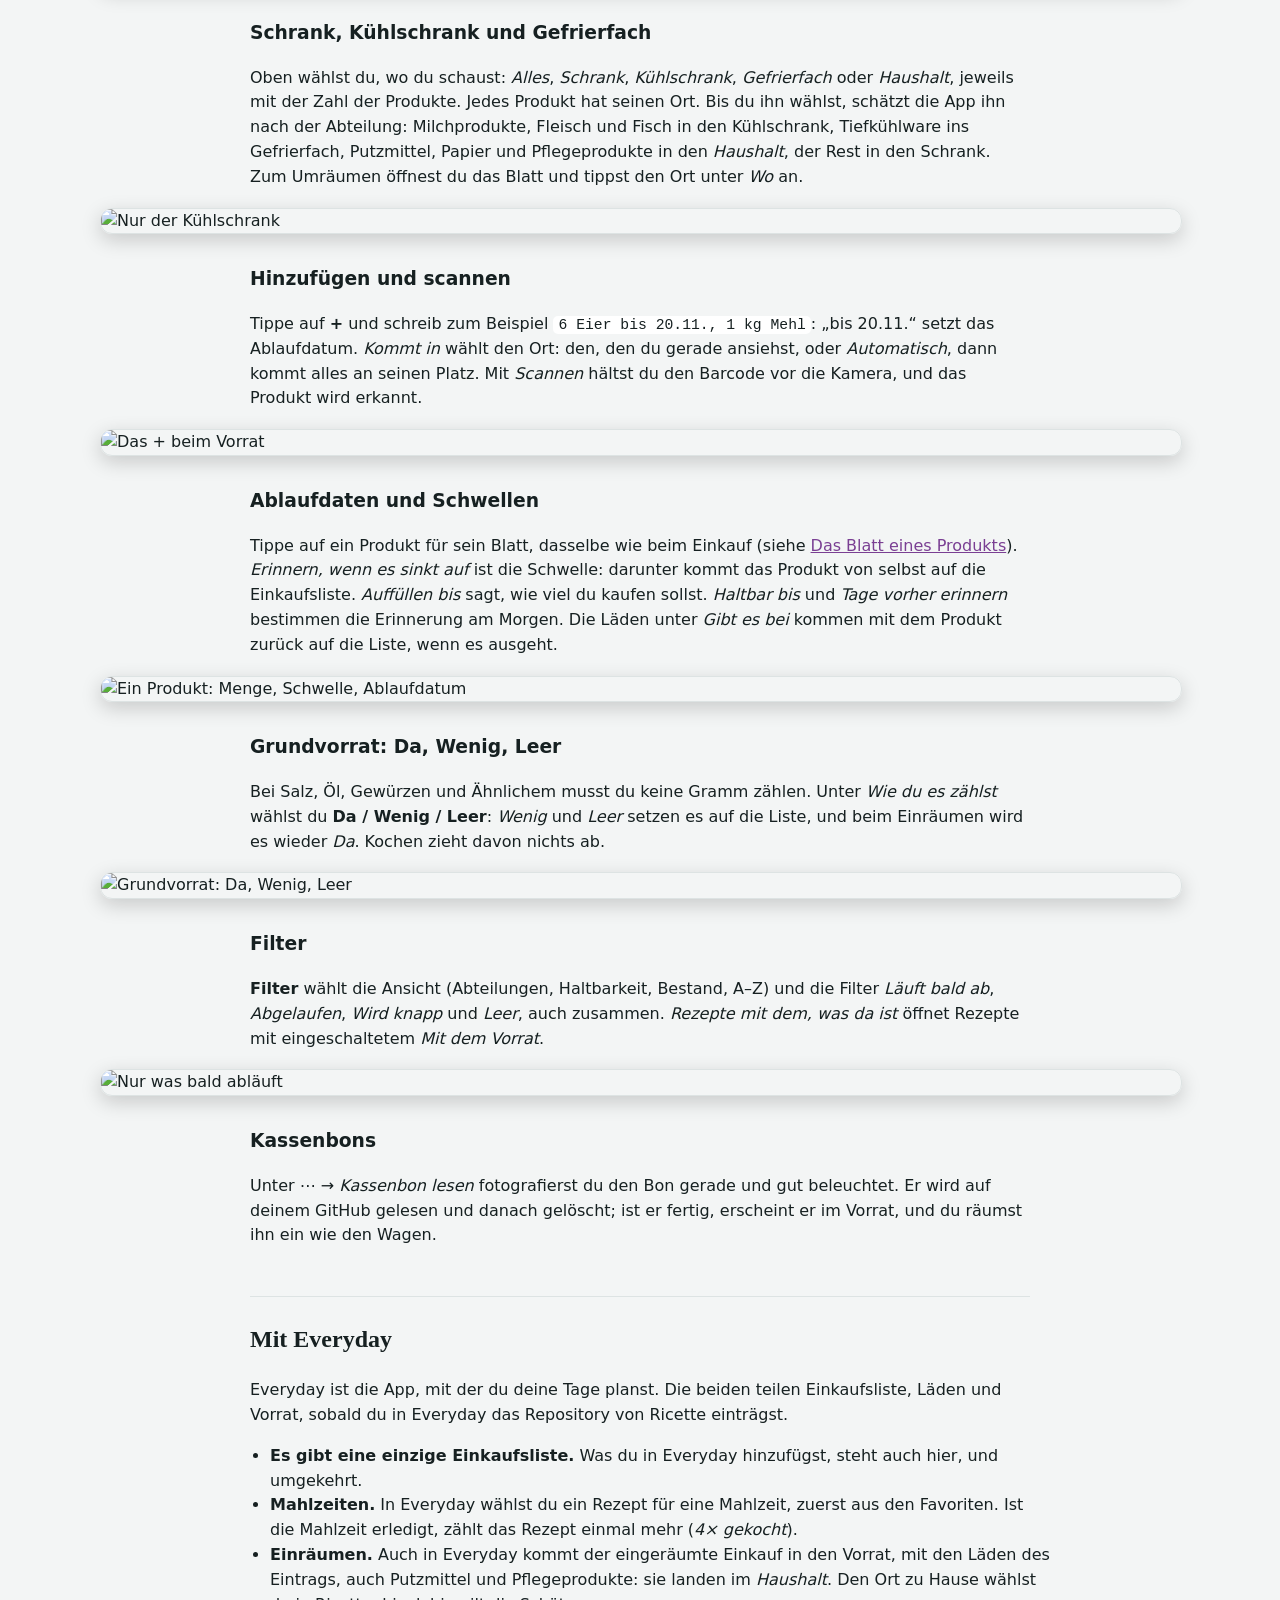
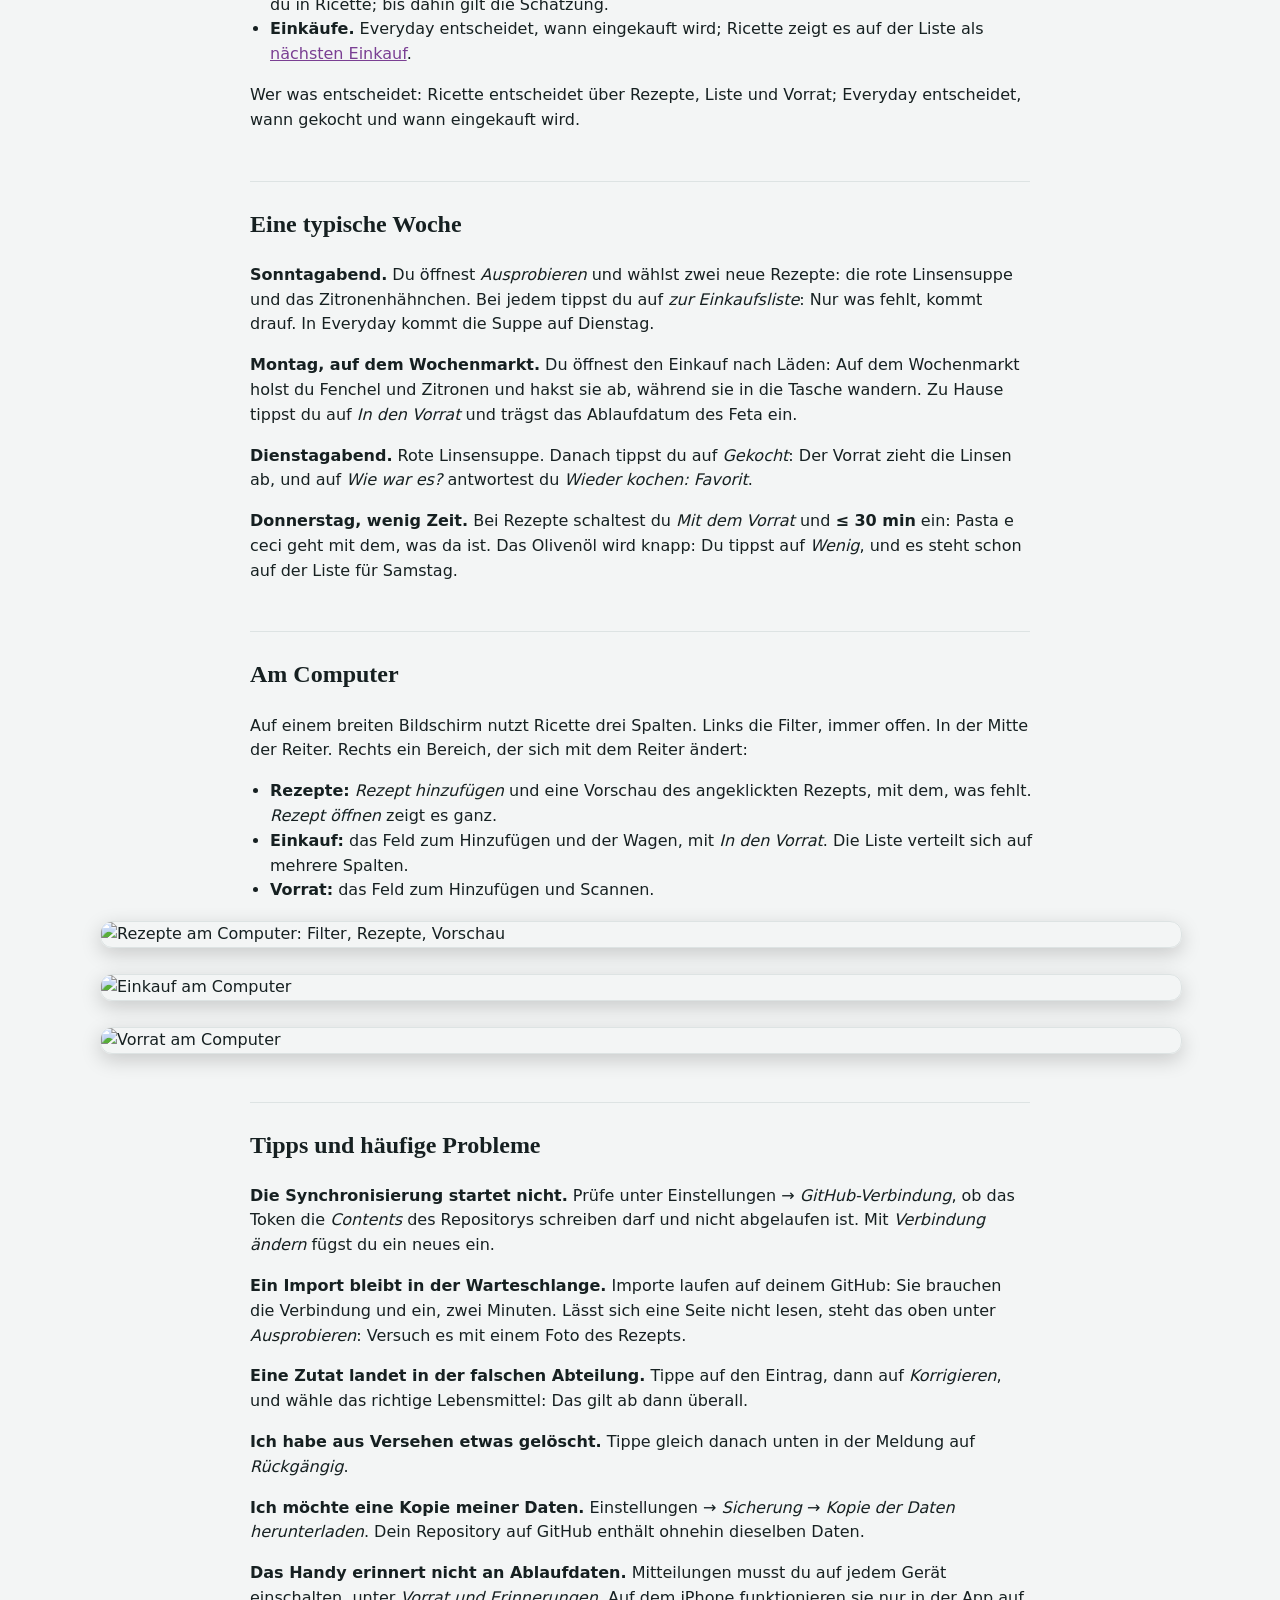
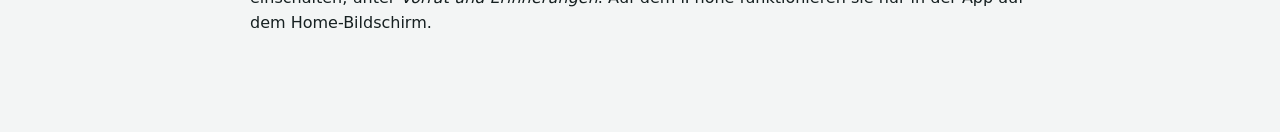
==== commit 4b8e7cab: "Add files via upload" ====
--- a/guide-de.html
+++ b/guide-de.html
@@ -1,9 +1,8 @@
-<!doctype html><html lang="de"><head><meta charset="utf-8"><meta name="viewport" content="width=device-width,initial-scale=1"><title>Ricette · Anleitung</title><script>(function(){try{var k=JSON.parse(localStorage.getItem('ricette.look')||'{}'),h=document.documentElement;if(k.theme==='light'||k.theme==='dark')h.dataset.theme=k.theme;if(k.accent&&k.accent!=='melanzana')h.dataset.accent=k.accent}catch(e){}var m;try{m=localStorage.getItem('guideMode')}catch(e){}var w=innerWidth,d=m?m==='desk':w>=1000||(w>=700&&matchMedia('(pointer:fine)').matches);if(d)document.documentElement.classList.add('desk')})()</script><style>
-:root{color-scheme:light dark;--bg:#faf6ef;--ink:#2b2420;--muted:#7a6e64;--line:#e9e1d4;--acc:#7a3f93;--card:#f3ece1}
+<!doctype html><html lang="de"><head><meta charset="utf-8"><meta name="viewport" content="width=device-width,initial-scale=1"><title>Ricette · Anleitung</title><script>(function(){var h=document.documentElement,m,t='auto',a='';try{m=localStorage.getItem('guideMode');t=localStorage.getItem('ricette-theme')||'auto';a=localStorage.getItem('ricette-accent')||''}catch(e){}var w=innerWidth,d=m?m==='desk':w>=1000||(w>=700&&matchMedia('(pointer:fine)').matches);if(d)h.classList.add('desk');h.classList.add(t==='dark'||(t!=='light'&&matchMedia('(prefers-color-scheme: dark)').matches)?'dark':'light');if(a&&a!=='melanzana')h.dataset.accent=a})()</script><style>
+:root{color-scheme:light;--bg:#f3f5f5;--ink:#162021;--muted:#5d696a;--line:#dde3e3;--acc:#7a3f93;--card:#ffffff}
+:root.dark{color-scheme:dark;--bg:#151a1b;--ink:#e9eeec;--muted:#94a09f;--line:#313b3c;--acc:#c792dc;--card:#1f2627}
 :root[data-accent=petrolio]{--acc:#1d6b75}:root[data-accent=terracotta]{--acc:#b5532d}:root[data-accent=fiordaliso]{--acc:#3657b0}
-@media(prefers-color-scheme:dark){:root:not([data-theme=light]){--bg:#1c1916;--ink:#f1ebe3;--muted:#a99d91;--line:#3a3430;--acc:#c792dc;--card:#262220}:root:not([data-theme=light])[data-accent=petrolio]{--acc:#4fb3bf}:root:not([data-theme=light])[data-accent=terracotta]{--acc:#e07a4f}:root:not([data-theme=light])[data-accent=fiordaliso]{--acc:#86a8f2}}
-:root[data-theme=dark]{--bg:#1c1916;--ink:#f1ebe3;--muted:#a99d91;--line:#3a3430;--acc:#c792dc;--card:#262220}:root[data-theme=dark][data-accent=petrolio]{--acc:#4fb3bf}:root[data-theme=dark][data-accent=terracotta]{--acc:#e07a4f}:root[data-theme=dark][data-accent=fiordaliso]{--acc:#86a8f2}
-:root[data-theme=light]{color-scheme:light}:root[data-theme=dark]{color-scheme:dark}
+:root.dark[data-accent=petrolio]{--acc:#4fb3bf}:root.dark[data-accent=terracotta]{--acc:#e07a4f}:root.dark[data-accent=fiordaliso]{--acc:#86a8f2}
 body{margin:0;background:var(--bg);color:var(--ink);font:16px/1.55 system-ui,-apple-system,Segoe UI,Roboto,sans-serif}
 main{max-width:720px;margin:0 auto;padding:16px 18px 60px}
 h1{font-family:Georgia,serif;font-size:1.9rem;margin:.4em 0}h2{font-family:Georgia,serif;margin-top:2em;border-top:1px solid var(--line);padding-top:1em}
@@ -11,12 +10,11 @@
 img{display:block;max-width:300px;width:100%;margin:14px auto;border:1px solid var(--line);border-radius:18px;box-shadow:0 6px 20px rgba(0,0,0,.18);cursor:zoom-in}
 table{border-collapse:collapse;width:100%;font-size:.95em}th,td{text-align:left;vertical-align:top;padding:8px;border-bottom:1px solid var(--line)}th{color:var(--muted);font-weight:600}
 .top{display:flex;justify-content:space-between;align-items:center;gap:8px 12px;flex-wrap:wrap;font-size:.95em}.top a{text-decoration:none}
-.langs{display:inline-flex;gap:12px}
+.top .pick{display:inline-flex;align-items:center;gap:6px;color:var(--muted);font-size:.9em}
+.top select{font:inherit;color:var(--ink);background:var(--card);border:1px solid var(--line);border-radius:10px;padding:6px 28px 6px 10px;appearance:none;background-image:linear-gradient(45deg,transparent 50%,var(--muted) 50%),linear-gradient(135deg,var(--muted) 50%,transparent 50%);background-position:calc(100% - 15px) 55%,calc(100% - 10px) 55%;background-size:5px 5px;background-repeat:no-repeat;cursor:pointer}
+.top .picks{display:flex;gap:10px;flex-wrap:wrap}
 nav.toc{background:var(--card);border-radius:14px;padding:10px 16px;margin:16px 0}nav.toc a{display:block;padding:3px 0;text-decoration:none}
 html:not(.desk) .dk,html:not(.desk) .desk-only,html.desk .ph,html.desk .phone-only{display:none}
-.mode{display:inline-flex;border:1px solid var(--line);border-radius:999px;padding:2px;gap:2px}
-.mode button{border:0;background:none;color:var(--muted);font:inherit;font-size:.88em;padding:4px 12px;border-radius:999px;cursor:pointer}
-.mode button[aria-pressed=true]{background:var(--acc);color:var(--bg);font-weight:600}
 html.desk main{max-width:1080px;padding:24px 32px 80px}
 html.desk main>p,html.desk main>ul,html.desk main>ol,html.desk main>table,html.desk main>h2,html.desk main>h3,html.desk main>div,html.desk nav.toc{max-width:780px;margin-left:auto;margin-right:auto}
 html.desk nav.toc{columns:2;column-gap:24px}
@@ -26,7 +24,7 @@
 html.desk .desk-only{background:var(--card);border-radius:14px;padding:2px 16px}
 .zoom{position:fixed;inset:0;z-index:9;background:rgba(0,0,0,.86);display:flex;align-items:center;justify-content:center;padding:2vw;cursor:zoom-out}
 .zoom img{max-width:100%;max-height:100%;width:auto;margin:0;border:0;box-shadow:none;cursor:zoom-out}
-</style></head><body><main><div class="top"><a href="./#/settings">← Zurück zur App</a><span class="mode" role="group" aria-label="Anleitung anzeigen für"><button type="button" data-mode="phone">📱 Handy</button><button type="button" data-mode="desk">💻 Computer</button></span><span class="langs"><a href="guide-it.html" hreflang="it">Italiano</a><a href="guide-en.html" hreflang="en">English</a></span></div><h1 id="ricette-anleitung">Ricette: Anleitung</h1><nav class="toc"><a href="#was-ricette-ist">Was Ricette ist</a><a href="#einrichtung">Einrichtung</a><a href="#die-drei-reiter">Die drei Reiter</a><a href="#rezepte">Rezepte</a><a href="#rezepte-hinzufugen">Rezepte hinzufügen</a><a href="#der-einkauf">Der Einkauf</a><a href="#der-vorrat">Der Vorrat</a><a href="#mit-everyday">Mit Everyday</a><a href="#eine-typische-woche">Eine typische Woche</a><a href="#am-computer">Am Computer</a><a href="#tipps-und-haufige-probleme">Tipps und häufige Probleme</a></nav>
+</style></head><body><main><div class="top"><a href="./#/settings">← Zurück zur App</a><span class="picks"><label class="pick">Anleitung für <select id="mode"><option value="phone">📱 Handy</option><option value="desk">💻 Computer</option></select></label><label class="pick">Sprache <select id="lang"><option value="guide-it.html">Italiano</option><option value="guide-en.html">English</option><option value="guide-de.html" selected>Deutsch</option></select></label></span></div><h1 id="ricette-anleitung">Ricette: Anleitung</h1><nav class="toc"><a href="#was-ricette-ist">Was Ricette ist</a><a href="#einrichtung">Einrichtung</a><a href="#die-drei-reiter">Die drei Reiter</a><a href="#rezepte">Rezepte</a><a href="#rezepte-hinzufugen">Rezepte hinzufügen</a><a href="#der-einkauf">Der Einkauf</a><a href="#der-vorrat">Der Vorrat</a><a href="#mit-everyday">Mit Everyday</a><a href="#eine-typische-woche">Eine typische Woche</a><a href="#am-computer">Am Computer</a><a href="#tipps-und-haufige-probleme">Tipps und häufige Probleme</a></nav>
 <p>Alles, was du brauchst, um Ricette einzurichten und jeden Tag zu nutzen: deine Rezepte, die Einkaufsliste und den Vorrat.</p>
 <div class="desk-only">
 <p><strong>Du liest die Anleitung für den Computer.</strong> Die Bilder zeigen die App auf einem breiten Bildschirm: links die Filter, in der Mitte der Reiter, rechts ein Bereich (siehe <a href="#am-computer">Am Computer</a>). Wo die Anleitung <em>tippe</em> sagt, ist es am Computer ein Klick. Oben zeigt <strong>📱 Handy</strong> die Anleitung fürs Handy (die Wahl bleibt). Klick auf ein Bild, um es zu vergrößern.</p>
@@ -39,8 +37,8 @@
 <p>Die App läuft im Browser, auf dem Handy oder am Computer, und lässt sich wie eine normale App installieren. Deine Daten bleiben deine: Sie liegen auf deinen Geräten und in einem privaten Bereich auf GitHub, den nur du siehst. Es gibt kein Konto bei uns und nichts zu bezahlen.</p>
 <p>Was sie nicht ist: keine Rezept-Website, und sie schlägt dir keine Gerichte vor, die du nicht selbst gewählt hast. Die Mahlzeiten der Woche plant sie auch nicht: Das macht die App Everyday, mit deinen Rezepten aus Ricette (siehe <a href="#mit-everyday">Mit Everyday</a>).</p>
 <h2 id="einrichtung">Einrichtung</h2>
-<p>Du brauchst zehn Minuten und ein (kostenloses) GitHub-Konto. Alles passiert in den Einstellungen: Tippe oben rechts auf das Zahnrad. Die Einstellungen sind eine kurze Liste, jeder Eintrag öffnet eine eigene Seite. Die Karte oben zeigt, ob deine Daten synchron sind, mit <em>Jetzt synchronisieren</em>.</p>
-<p><img class="ph" loading="lazy" alt="Einstellungen: oben die Synchronisierung, darunter die Seiten" src="guide/de/03-settings.png" /><img class="dk" loading="lazy" alt="Einstellungen: oben die Synchronisierung, darunter die Seiten" src="guide/de/desk/03-settings.webp" /></p>
+<p>Du brauchst zehn Minuten und ein (kostenloses) GitHub-Konto. Alles passiert in den Einstellungen: Tippe oben rechts auf das Zahnrad. Die Einstellungen sind eine kurze Liste, jeder Eintrag öffnet eine eigene Seite; wo eine Seite mehrere Dinge betrifft (wie <em>Rezepte</em>), ist sie selbst eine Liste. Die Karte oben zeigt, ob deine Daten synchron sind, mit <em>Jetzt synchronisieren</em>.</p>
+<p><img class="ph" loading="lazy" alt="Einstellungen: oben die Synchronisierung, darunter die Seiten" src="guide/de/03-settings.webp" /><img class="dk" loading="lazy" alt="Einstellungen: oben die Synchronisierung, darunter die Seiten" src="guide/de/desk/03-settings.webp" /></p>
 <h3 id="1-die-app-installieren">1. Die App installieren</h3>
 <p>Öffne die Adresse der App in Chrome auf dem Handy oder in einem beliebigen Browser am Computer. Unter Android wählst du im Browsermenü <em>App installieren</em>; am Computer klickst du auf das Installationssymbol in der Adressleiste. Die App funktioniert auch offline. Neue Versionen kommen von selbst; unten in den Einstellungen siehst du, welche du hast.</p>
 <h3 id="2-deinen-bereich-auf-github-verbinden">2. Deinen Bereich auf GitHub verbinden</h3>
@@ -50,14 +48,14 @@
 <li>Erstelle ein Zugriffstoken (GitHub → Settings → Developer settings → Fine-grained tokens), das die <em>Contents</em> dieses Repositorys lesen und schreiben darf. Ein Token ist wie ein Passwort für Apps.</li>
 <li>Gib unter Einstellungen → <em>GitHub-Verbindung</em> deinen <em>GitHub-Benutzer</em>, das <em>Repository</em> und das <em>Zugriffstoken</em> ein und tippe auf <em>Speichern und prüfen</em>.</li>
 </ol>
-<p><img class="ph" loading="lazy" alt="Benutzer, Repository und Token" src="guide/de/01-sync-form.png" /><img class="dk" loading="lazy" alt="Benutzer, Repository und Token" src="guide/de/desk/01-sync-form.webp" /></p>
+<p><img class="ph" loading="lazy" alt="Benutzer, Repository und Token" src="guide/de/01-sync-form.webp" /><img class="dk" loading="lazy" alt="Benutzer, Repository und Token" src="guide/de/desk/01-sync-form.webp" /></p>
 <p>Wenn es klappt, steht auf der Seite <strong>Verbunden mit</strong>, und die Anzeige oben wird grün. Das Token bleibt nur auf diesem Gerät: Wiederhole den Schritt auf jedem Handy und Computer, den du nutzt.</p>
-<p><img class="ph" loading="lazy" alt="Verbunden: das Repository und die letzte Synchronisierung" src="guide/de/02-sync-connected.png" /><img class="dk" loading="lazy" alt="Verbunden: das Repository und die letzte Synchronisierung" src="guide/de/desk/02-sync-connected.webp" /></p>
+<p><img class="ph" loading="lazy" alt="Verbunden: das Repository und die letzte Synchronisierung" src="guide/de/02-sync-connected.webp" /><img class="dk" loading="lazy" alt="Verbunden: das Repository und die letzte Synchronisierung" src="guide/de/desk/02-sync-connected.webp" /></p>
 <h3 id="3-optional-erinnerungen-ans-ablaufdatum">3. Optional: Erinnerungen ans Ablaufdatum</h3>
-<p>Tippe unter Einstellungen → <em>Vorrat und Erinnerungen</em> auf <em>Mitteilungen aktivieren</em>. Jeden Morgen bekommst du einen Hinweis, wenn im Vorrat etwas bald abläuft, auch bei geschlossener App. Hier stellst du auch ein, wie viele Tage vorher.</p>
-<p><img class="ph" loading="lazy" alt="Vorrat und Erinnerungen" src="guide/de/04-settings-pantry.png" /><img class="dk" loading="lazy" alt="Vorrat und Erinnerungen" src="guide/de/desk/04-settings-pantry.webp" /></p>
-<h3 id="4-optional-personen-und-sprache">4. Optional: Personen und Sprache</h3>
-<p>Unter Einstellungen → <em>Rezepte</em> wählst du, für wie viele Personen du meistens kochst: Mengen, Einkaufsliste und <em>Mit dem Vorrat</em> richten sich danach. Unter <em>Sprache</em> wählst du Deutsch, Englisch oder Italienisch. Unter <em>Aussehen</em> wählst du das Farbschema (automatisch wie das Handy, hell oder dunkel) und die Farbe der App: Aubergine, Petrol, Terrakotta oder Kornblume. Sprache, Farbschema und Farbe gelten nur auf dem Gerät, auf dem du sie wählst.</p>
+<p>Tippe unter Einstellungen → <em>Vorrat und Erinnerungen</em> → <em>Erinnerungen ans Ablaufdatum</em> auf <em>Mitteilungen aktivieren</em>. Jeden Morgen bekommst du einen Hinweis, wenn im Vorrat etwas bald abläuft, auch bei geschlossener App. Hier stellst du auch ein, wie viele Tage vorher.</p>
+<p><img class="ph" loading="lazy" alt="Vorrat und Erinnerungen" src="guide/de/04-settings-pantry.webp" /><img class="dk" loading="lazy" alt="Vorrat und Erinnerungen" src="guide/de/desk/04-settings-pantry.webp" /></p>
+<h3 id="4-optional-personen-sprache-und-aussehen">4. Optional: Personen, Sprache und Aussehen</h3>
+<p>Unter Einstellungen → <em>Rezepte</em> → <em>Personen</em> wählst du, für wie viele Personen du meistens kochst: Mengen, Einkaufsliste und <em>Mit dem Vorrat</em> richten sich danach. Unter <em>Sprache und Aussehen</em> wählst du Deutsch, Englisch oder Italienisch, das Farbschema (<em>Automatisch</em> wie das Handy, <em>Hell</em> oder <em>Dunkel</em>) und die Farbe der App: Aubergine, Petrol, Terrakotta oder Kornblume. Sprache, Farbschema und Farbe gelten nur auf dem Gerät, auf dem du sie wählst.</p>
 <h3 id="5-eine-zweite-person">5. Eine zweite Person</h3>
 <p>Jede Person hat ihr eigenes Repository und Token. Öffne auf ihrem Handy dieselbe Adresse und verbinde ihr Repository. Waren auf dem Gerät die Daten von jemand anderem, fragt die App, ob sie leer starten soll: Wähle das. <em>Dieses Gerät leeren</em> unter <em>GitHub-Verbindung</em> macht das jederzeit.</p>
 <h2 id="die-drei-reiter">Die drei Reiter</h2>
@@ -83,12 +81,12 @@
 </tr>
 </tbody>
 </table>
-<p>Alle drei funktionieren gleich: oben die Suche mit <strong>Filter</strong> daneben, unten rechts das orange <strong>+</strong> zum Hinzufügen. Das Zahnrad oben öffnet die Einstellungen. Der Punkt daneben zeigt, ob deine Daten synchron sind: grün heißt alles in Ordnung; tippe darauf, um sofort zu synchronisieren.</p>
+<p>Alle drei funktionieren gleich: oben die Suche mit <strong>Filter</strong> daneben, unten rechts das farbige <strong>+</strong> zum Hinzufügen. Das Zahnrad oben öffnet die Einstellungen. Der Punkt daneben zeigt, ob deine Daten synchron sind: grün heißt alles in Ordnung; tippe darauf, um sofort zu synchronisieren.</p>
 <h2 id="rezepte">Rezepte</h2>
-<p><img class="ph" loading="lazy" alt="Rezepte: oben die Ordner, dann alle Rezepte" src="guide/de/10-recipes.png" /><img class="dk" loading="lazy" alt="Rezepte: oben die Ordner, dann alle Rezepte" src="guide/de/desk/10-recipes.webp" /></p>
+<p><img class="ph" loading="lazy" alt="Rezepte: oben die Ordner, dann alle Rezepte" src="guide/de/10-recipes.webp" /><img class="dk" loading="lazy" alt="Rezepte: oben die Ordner, dann alle Rezepte" src="guide/de/desk/10-recipes.webp" /></p>
 <h3 id="favoriten-ausprobieren-alle">Favoriten, Ausprobieren, Alle</h3>
 <p>Jedes Rezept hat einen Status. <strong>Favoriten</strong> sind die, die du immer wieder kochst. <strong>Ausprobieren</strong> sind importierte Rezepte, die du noch nicht bewertet hast: Jeder Import landet hier. <strong>Alle</strong> zeigt auch deine Ordner, etwa <em>Schnelle Abendessen</em> oder <em>Kuchen</em>.</p>
-<p><img class="ph" loading="lazy" alt="Favoriten: die Rezepte, die du wieder kochst" src="guide/de/11-favourites.png" /><img class="dk" loading="lazy" alt="Favoriten: die Rezepte, die du wieder kochst" src="guide/de/desk/11-favourites.webp" /></p>
+<p><img class="ph" loading="lazy" alt="Favoriten: die Rezepte, die du wieder kochst" src="guide/de/11-favourites.webp" /><img class="dk" loading="lazy" alt="Favoriten: die Rezepte, die du wieder kochst" src="guide/de/desk/11-favourites.webp" /></p>
 <p>Um den Status zu ändern, tippe auf der Rezeptseite auf den ☆. Archivierte Rezepte bleiben, aber versteckt.</p>
 <h3 id="finden-und-filtern">Finden und filtern</h3>
 <p>Gib in die Suche einen Namen oder eine Zutat ein: Sie sucht in deiner ganzen Sammlung. <strong>Filter</strong> öffnet direkt darunter ein Feld:</p>
@@ -97,11 +95,11 @@
 <li>die Schnellschalter: <em>Mit dem Vorrat</em>, <strong>≤ 15 / 30 / 60 min</strong> und deine angehefteten Tags;</li>
 <li>die Abschnitte <em>Gang</em>, <em>Ernährung</em>, <em>Herkunft</em>, <em>Weitere Tags</em> und <em>Arbeit, Kalorien, Quelle</em>, die sich einzeln öffnen.</li>
 </ul>
-<p><img class="ph" loading="lazy" alt="Das Filter-Feld, mit offenem Gang" src="guide/de/12-filters.png" /><img class="dk" loading="lazy" alt="Das Filter-Feld, mit offenem Gang" src="guide/de/desk/12-filters.webp" /></p>
+<p><img class="ph" loading="lazy" alt="Das Filter-Feld, mit offenem Gang" src="guide/de/12-filters.webp" /><img class="dk" loading="lazy" alt="Das Filter-Feld, mit offenem Gang" src="guide/de/desk/12-filters.webp" /></p>
 <p>Ist das Feld zu, bleiben die aktiven Filter unter der Suche: Tippe auf ✕, um einen zu entfernen.</p>
 <h3 id="mit-dem-vorrat">Mit dem Vorrat</h3>
 <p>Der Schalter <strong>Mit dem Vorrat</strong> stellt die Rezepte nach oben, für die fast alles da ist, und zeigt, was fehlt. <em>Fehlendes auf die Einkaufsliste</em> setzt es auf die Liste. Salz, Pfeffer und Öl kann man als vorhanden annehmen.</p>
-<p><img class="ph" loading="lazy" alt="Mit dem Vorrat: zuerst, was du kochen kannst" src="guide/de/13-with-pantry.png" /><img class="dk" loading="lazy" alt="Mit dem Vorrat: zuerst, was du kochen kannst" src="guide/de/desk/13-with-pantry.webp" /></p>
+<p><img class="ph" loading="lazy" alt="Mit dem Vorrat: zuerst, was du kochen kannst" src="guide/de/13-with-pantry.webp" /><img class="dk" loading="lazy" alt="Mit dem Vorrat: zuerst, was du kochen kannst" src="guide/de/desk/13-with-pantry.webp" /></p>
 <h3 id="die-rezeptseite">Die Rezeptseite</h3>
 <p>Neben den Zutaten ändern − und + die Personenzahl. Jede Zutat zeigt, ob sie <em>da</em> ist oder <em>fehlt</em>. Unten:</p>
 <ul>
@@ -109,14 +107,14 @@
 <li><strong>Gekocht</strong> nimmt das Verbrauchte aus dem Vorrat;</li>
 <li><strong>⋯</strong> zum Bearbeiten, Verschieben in einen Ordner, Teilen oder Löschen.</li>
 </ul>
-<p><img class="ph" loading="lazy" alt="Eine Rezeptseite: was da ist und was fehlt" src="guide/de/14-recipe.png" /><img class="dk" loading="lazy" alt="Eine Rezeptseite: was da ist und was fehlt" src="guide/de/desk/14-recipe.webp" /></p>
+<p><img class="ph" loading="lazy" alt="Eine Rezeptseite: was da ist und was fehlt" src="guide/de/14-recipe.webp" /><img class="dk" loading="lazy" alt="Eine Rezeptseite: was da ist und was fehlt" src="guide/de/desk/14-recipe.webp" /></p>
 <p>Nach <em>Gekocht</em> bei einem Rezept zum Ausprobieren fragt die App <strong>Wie war es?</strong>: <em>Wieder kochen: Favorit</em>, <em>Gut, ausprobiert</em> oder <em>Nichts für uns: archivieren</em>.</p>
-<p><img class="ph" loading="lazy" alt="Wie war es? nach dem ersten Mal" src="guide/de/15-how-was-it.png" /><img class="dk" loading="lazy" alt="Wie war es? nach dem ersten Mal" src="guide/de/desk/15-how-was-it.webp" /></p>
+<p><img class="ph" loading="lazy" alt="Wie war es? nach dem ersten Mal" src="guide/de/15-how-was-it.webp" /><img class="dk" loading="lazy" alt="Wie war es? nach dem ersten Mal" src="guide/de/desk/15-how-was-it.webp" /></p>
 <h2 id="rezepte-hinzufugen">Rezepte hinzufügen</h2>
 <p>Tippe bei Rezepte auf <strong>+</strong>. Das Blatt hat einen Reiter für jeden Weg und unten <em>Speichern in</em> für den Ordner. Alles, was du importierst, landet nach ein, zwei Minuten unter <em>Ausprobieren</em>.</p>
 <h3 id="aus-einem-link">Aus einem Link</h3>
 <p>Füge die Adresse des Rezepts ein und tippe auf <em>Importieren</em>. Du kannst einen Link auch aus einer anderen App direkt mit Ricette teilen.</p>
-<p><img class="ph" loading="lazy" alt="Link: die Adresse einfügen" src="guide/de/20-add-link.png" /><img class="dk" loading="lazy" alt="Link: die Adresse einfügen" src="guide/de/desk/20-add-link.webp" /></p>
+<p><img class="ph" loading="lazy" alt="Link: die Adresse einfügen" src="guide/de/20-add-link.webp" /><img class="dk" loading="lazy" alt="Link: die Adresse einfügen" src="guide/de/desk/20-add-link.webp" /></p>
 <h3 id="aus-einem-foto">Aus einem Foto</h3>
 <p>Für ein Rezept aus einem Buch oder einer Notiz. Tippe auf <em>Fotos aufnehmen oder wählen</em>: Die App führt dich in drei Schritten.</p>
 <ol>
@@ -124,14 +122,14 @@
 <li><strong>Zubereitung:</strong> die Schritte, in der Reihenfolge, in der du sie liest. Stehen sie auf derselben Seite wie die Zutaten, hake <em>Zutaten und Zubereitung stehen auf derselben Seite</em> an, und dieser Schritt entfällt.</li>
 <li><strong>Das Gericht:</strong> optional. Es wird das Titelbild und nicht gelesen; mit <em>Überspringen</em> suche ich eins.</li>
 </ol>
-<p><img class="ph" loading="lazy" alt="Aus einem Foto: zuerst die Zutaten" src="guide/de/21-add-photo.png" /><img class="dk" loading="lazy" alt="Aus einem Foto: zuerst die Zutaten" src="guide/de/desk/21-add-photo.webp" /></p>
+<p><img class="ph" loading="lazy" alt="Aus einem Foto: zuerst die Zutaten" src="guide/de/21-add-photo.webp" /><img class="dk" loading="lazy" alt="Aus einem Foto: zuerst die Zutaten" src="guide/de/desk/21-add-photo.webp" /></p>
 <p>Am Ende fasst <em>Alles in Ordnung?</em> die Fotos zusammen: <em>Neu</em> ändert eine Gruppe, <em>Rezept importieren</em> schickt es ab. Hast du den Text schon (Live Text, Google Lens), füge ihn im ersten Schritt unter <em>Oder Text einfügen</em> ein. Der Text wird auf deinem GitHub gelesen, nicht von einem fremden Dienst.</p>
 <h3 id="ein-ganzes-kochbuch">Ein ganzes Kochbuch</h3>
 <p><em>Buch</em> importiert ein ganzes Kochbuch, als PDF oder EPUB. Jedes Rezept darin wird ein eigenes Rezept, mit der Seitenzahl und, wenn vorhanden, seinem Bild. Ein Buch mit einigen hundert Seiten kann eine Stunde dauern.</p>
-<p><img class="ph" loading="lazy" alt="Buch: ein ganzes PDF oder EPUB" src="guide/de/22-add-book.png" /><img class="dk" loading="lazy" alt="Buch: ein ganzes PDF oder EPUB" src="guide/de/desk/22-add-book.webp" /></p>
+<p><img class="ph" loading="lazy" alt="Buch: ein ganzes PDF oder EPUB" src="guide/de/22-add-book.webp" /><img class="dk" loading="lazy" alt="Buch: ein ganzes PDF oder EPUB" src="guide/de/desk/22-add-book.webp" /></p>
 <h3 id="neu">Neu</h3>
 <p><em>Neu</em> öffnet das leere Formular. Unter <em>Kommt zu</em> wählst du, ob das Rezept zu den <em>Favoriten</em> oder zu <em>Ausprobieren</em> kommt.</p>
-<p><img class="ph" loading="lazy" alt="Neu: das Formular, mit Kommt zu" src="guide/de/23-new-recipe.png" /><img class="dk" loading="lazy" alt="Neu: das Formular, mit Kommt zu" src="guide/de/desk/23-new-recipe.webp" /></p>
+<p><img class="ph" loading="lazy" alt="Neu: das Formular, mit Kommt zu" src="guide/de/23-new-recipe.webp" /><img class="dk" loading="lazy" alt="Neu: das Formular, mit Kommt zu" src="guide/de/desk/23-new-recipe.webp" /></p>
 <h3 id="ein-rezept-bearbeiten">Ein Rezept bearbeiten</h3>
 <p>Tippe auf der Rezeptseite auf ⋯ → <em>Bearbeiten</em>. <em>Speichern</em> bleibt oben; verlässt du die Seite mit ungespeicherten Änderungen, fragt die App vorher.</p>
 <table>
@@ -168,21 +166,21 @@
 </tr>
 </tbody>
 </table>
-<p><img class="ph" loading="lazy" alt="Die Zutaten als Zeilen" src="guide/de/24-edit.png" /><img class="dk" loading="lazy" alt="Die Zutaten als Zeilen" src="guide/de/desk/24-edit.webp" /></p>
+<p><img class="ph" loading="lazy" alt="Die Zutaten als Zeilen" src="guide/de/24-edit.webp" /><img class="dk" loading="lazy" alt="Die Zutaten als Zeilen" src="guide/de/desk/24-edit.webp" /></p>
 <p>Tippe auf eine Zutat, um sie zu ändern. Unter dem Namen steht das erkannte Lebensmittel; ist es falsch oder fehlt es, tippe auf <strong>Korrigieren</strong>. <em>Als Text schreiben</em> zeigt die ganze Liste als Text, praktisch zum Einfügen.</p>
-<p><img class="ph" loading="lazy" alt="Eine Zutat: Menge, Gruppe und Korrigieren" src="guide/de/25-ingredient.png" /><img class="dk" loading="lazy" alt="Eine Zutat: Menge, Gruppe und Korrigieren" src="guide/de/desk/25-ingredient.webp" /></p>
+<p><img class="ph" loading="lazy" alt="Eine Zutat: Menge, Gruppe und Korrigieren" src="guide/de/25-ingredient.webp" /><img class="dk" loading="lazy" alt="Eine Zutat: Menge, Gruppe und Korrigieren" src="guide/de/desk/25-ingredient.webp" /></p>
 <h3 id="zutaten-und-lebensmittel">Zutaten und Lebensmittel</h3>
 <p>Ricette kennt Lebensmittel auf Deutsch, Englisch und Italienisch: So sind die Eier im Rezept die Eier im Vorrat, und alles landet in der richtigen Abteilung. Unter Einstellungen → <em>Zutaten und Lebensmittel</em> stehen die Namen, die sie nicht erkannt hat: Verknüpfe sie mit einem Lebensmittel oder lege ein eigenes an. Das gilt für alle Rezepte, die Einkaufsliste und den Vorrat.</p>
-<p><img class="ph" loading="lazy" alt="Zutaten und Lebensmittel: die Namen zum Klären" src="guide/de/26-foods.png" /><img class="dk" loading="lazy" alt="Zutaten und Lebensmittel: die Namen zum Klären" src="guide/de/desk/26-foods.webp" /></p>
+<p><img class="ph" loading="lazy" alt="Zutaten und Lebensmittel: die Namen zum Klären" src="guide/de/26-foods.webp" /><img class="dk" loading="lazy" alt="Zutaten und Lebensmittel: die Namen zum Klären" src="guide/de/desk/26-foods.webp" /></p>
 <h2 id="der-einkauf">Der Einkauf</h2>
-<p><img class="ph" loading="lazy" alt="Die Einkaufsliste, nach Abteilungen" src="guide/de/30-list.png" /><img class="dk" loading="lazy" alt="Die Einkaufsliste, nach Abteilungen" src="guide/de/desk/30-list.webp" /></p>
+<p><img class="ph" loading="lazy" alt="Die Einkaufsliste, nach Abteilungen" src="guide/de/30-list.webp" /><img class="dk" loading="lazy" alt="Die Einkaufsliste, nach Abteilungen" src="guide/de/desk/30-list.webp" /></p>
 <h3 id="hinzufugen">Hinzufügen</h3>
 <p>Tippe auf <strong>+</strong> und schreib zum Beispiel <code>2 l Milch, Eier, 1,5 kg Mehl</code>, dann Enter. Menge und Abteilung werden erkannt, und das Feld bleibt für das Nächste offen. Darunter steht, was du gerade hinzugefügt hast: Tippe auf einen Namen, um ihn zu ändern.</p>
-<p><img class="ph" loading="lazy" alt="Das + bei Einkauf: mehreres auf einmal" src="guide/de/31-list-add.png" /><img class="dk" loading="lazy" alt="Das + bei Einkauf: mehreres auf einmal" src="guide/de/desk/31-list-add.webp" /></p>
+<p><img class="ph" loading="lazy" alt="Das + bei Einkauf: mehreres auf einmal" src="guide/de/31-list-add.webp" /><img class="dk" loading="lazy" alt="Das + bei Einkauf: mehreres auf einmal" src="guide/de/desk/31-list-add.webp" /></p>
 <p>Aus einem Rezept setzt <em>zur Einkaufsliste</em> die fehlenden Zutaten mit Menge auf die Liste. Was im Vorrat zur Neige geht, kommt von selbst auf die Liste.</p>
 <h3 id="ansichten-und-filter">Ansichten und Filter</h3>
 <p><strong>Filter</strong> öffnet die Wahl der Ansicht: <em>Gruppieren nach</em> Abteilung, Rezept oder Laden, oder <em>Als Liste</em>: <em>Meine Reihenfolge</em>, <em>A–Z</em>, neueste. Darunter die Schnellfilter nach Laden. Abteilungen, Rezepte und deine Reihenfolge gelten auf allen Geräten, auch in Everyday.</p>
-<p><img class="ph" loading="lazy" alt="Die Ansicht wählen" src="guide/de/32-list-views.png" /><img class="dk" loading="lazy" alt="Die Ansicht wählen" src="guide/de/desk/32-list-views.webp" /></p>
+<p><img class="ph" loading="lazy" alt="Die Ansicht wählen" src="guide/de/32-list-views.webp" /><img class="dk" loading="lazy" alt="Die Ansicht wählen" src="guide/de/desk/32-list-views.webp" /></p>
 <h3 id="das-blatt-eines-produkts">Das Blatt eines Produkts</h3>
 <p>Tippe auf den Namen eines Eintrags: Das Blatt des Produkts öffnet sich, dasselbe wie im Wagen und im Vorrat. Oben zeigen drei Reiter, wo es ist: <em>Auf der Liste</em>, <em>Im Wagen</em> und <em>Zu Hause</em>, mit Menge und Ort.</p>
 <ul>
@@ -191,31 +189,31 @@
 <li>Steht das Produkt nicht auf der Liste, setzt <em>Auf die Liste</em> es drauf; ist es nicht zu Hause, <em>In den Vorrat</em>.</li>
 <li>Der rote Knopf sagt, was er entfernt: <em>Von der Liste nehmen</em>, <em>Aus dem Wagen nehmen</em> oder <em>Aus dem Vorrat nehmen</em> (mit <em>Rückgängig</em> direkt danach).</li>
 </ul>
-<p><img class="ph" loading="lazy" alt="Das Blatt eines Produkts: wo es ist, wie viel, Läden" src="guide/de/33-list-item.png" /><img class="dk" loading="lazy" alt="Das Blatt eines Produkts: wo es ist, wie viel, Läden" src="guide/de/desk/33-list-item.webp" /></p>
+<p><img class="ph" loading="lazy" alt="Das Blatt eines Produkts: wo es ist, wie viel, Läden" src="guide/de/33-list-item.webp" /><img class="dk" loading="lazy" alt="Das Blatt eines Produkts: wo es ist, wie viel, Läden" src="guide/de/desk/33-list-item.webp" /></p>
 <h3 id="der-wagen-und-in-den-vorrat">Der Wagen und In den Vorrat</h3>
 <p>Hake ab, was in den Wagen kommt: Es rutscht nach unten in <strong>Im Wagen</strong>. Zu Hause tippst du auf <strong>In den Vorrat</strong>: Mengen, Ablaufdaten und den Ort prüfen (Schrank, Kühlschrank oder Gefrierfach), dann kommt alles in den Vorrat und von der Liste. Ein neues Produkt nimmt die Läden des Eintrags mit.</p>
-<p><img class="ph" loading="lazy" alt="Der Wagen" src="guide/de/34-cart.png" /><img class="dk" loading="lazy" alt="Der Wagen" src="guide/de/desk/34-cart.webp" /></p>
-<p><img class="ph" loading="lazy" alt="In den Vorrat: Mengen und Ablaufdaten" src="guide/de/35-put-away.png" /><img class="dk" loading="lazy" alt="In den Vorrat: Mengen und Ablaufdaten" src="guide/de/desk/35-put-away.webp" /></p>
+<p><img class="ph" loading="lazy" alt="Der Wagen" src="guide/de/34-cart.webp" /><img class="dk" loading="lazy" alt="Der Wagen" src="guide/de/desk/34-cart.webp" /></p>
+<p><img class="ph" loading="lazy" alt="In den Vorrat: Mengen und Ablaufdaten" src="guide/de/35-put-away.webp" /><img class="dk" loading="lazy" alt="In den Vorrat: Mengen und Ablaufdaten" src="guide/de/desk/35-put-away.webp" /></p>
 <h3 id="der-nachste-einkauf">Der nächste Einkauf</h3>
 <p>Nutzt du Everyday und planst dort einen Einkauf, zeigt die Liste <strong>Nächster Einkauf</strong>: wann und in welchen Läden. Jeder Eintrag zeigt, bei welchem Einkauf er dran ist; <em>Nur diesen zeigen</em> lässt nur diese stehen.</p>
-<p><img class="ph" loading="lazy" alt="Der nächste Einkauf, geplant in Everyday" src="guide/de/36-trips.png" /><img class="dk" loading="lazy" alt="Der nächste Einkauf, geplant in Everyday" src="guide/de/desk/36-trips.webp" /></p>
+<p><img class="ph" loading="lazy" alt="Der nächste Einkauf, geplant in Everyday" src="guide/de/36-trips.webp" /><img class="dk" loading="lazy" alt="Der nächste Einkauf, geplant in Everyday" src="guide/de/desk/36-trips.webp" /></p>
 <h2 id="der-vorrat">Der Vorrat</h2>
-<p><img class="ph" loading="lazy" alt="Der Vorrat: oben was bald abläuft, dann nach Abteilung" src="guide/de/40-pantry.png" /><img class="dk" loading="lazy" alt="Der Vorrat: oben was bald abläuft, dann nach Abteilung" src="guide/de/desk/40-pantry.webp" /></p>
+<p><img class="ph" loading="lazy" alt="Der Vorrat: oben was bald abläuft, dann nach Abteilung" src="guide/de/40-pantry.webp" /><img class="dk" loading="lazy" alt="Der Vorrat: oben was bald abläuft, dann nach Abteilung" src="guide/de/desk/40-pantry.webp" /></p>
 <h3 id="schrank-kuhlschrank-und-gefrierfach">Schrank, Kühlschrank und Gefrierfach</h3>
-<p>Oben wählst du, wo du schaust: <em>Alles</em>, <em>Schrank</em>, <em>Kühlschrank</em> oder <em>Gefrierfach</em>, jeweils mit der Zahl der Produkte. Jedes Produkt hat seinen Ort. Bis du ihn wählst, schätzt die App ihn nach der Abteilung: Milchprodukte, Fleisch und Fisch in den Kühlschrank, Tiefkühlware ins Gefrierfach, der Rest in den Schrank. Zum Umräumen öffnest du das Blatt und tippst den Ort unter <em>Wo</em> an.</p>
-<p><img class="ph" loading="lazy" alt="Nur der Kühlschrank" src="guide/de/45-pantry-fridge.png" /><img class="dk" loading="lazy" alt="Nur der Kühlschrank" src="guide/de/desk/45-pantry-fridge.webp" /></p>
+<p>Oben wählst du, wo du schaust: <em>Alles</em>, <em>Schrank</em>, <em>Kühlschrank</em>, <em>Gefrierfach</em> oder <em>Haushalt</em>, jeweils mit der Zahl der Produkte. Jedes Produkt hat seinen Ort. Bis du ihn wählst, schätzt die App ihn nach der Abteilung: Milchprodukte, Fleisch und Fisch in den Kühlschrank, Tiefkühlware ins Gefrierfach, Putzmittel, Papier und Pflegeprodukte in den <em>Haushalt</em>, der Rest in den Schrank. Zum Umräumen öffnest du das Blatt und tippst den Ort unter <em>Wo</em> an.</p>
+<p><img class="ph" loading="lazy" alt="Nur der Kühlschrank" src="guide/de/45-pantry-fridge.webp" /><img class="dk" loading="lazy" alt="Nur der Kühlschrank" src="guide/de/desk/45-pantry-fridge.webp" /></p>
 <h3 id="hinzufugen-und-scannen">Hinzufügen und scannen</h3>
 <p>Tippe auf <strong>+</strong> und schreib zum Beispiel <code>6 Eier bis 20.11., 1 kg Mehl</code>: „bis 20.11.“ setzt das Ablaufdatum. <em>Kommt in</em> wählt den Ort: den, den du gerade ansiehst, oder <em>Automatisch</em>, dann kommt alles an seinen Platz. Mit <em>Scannen</em> hältst du den Barcode vor die Kamera, und das Produkt wird erkannt.</p>
-<p><img class="ph" loading="lazy" alt="Das + beim Vorrat" src="guide/de/41-pantry-add.png" /><img class="dk" loading="lazy" alt="Das + beim Vorrat" src="guide/de/desk/41-pantry-add.webp" /></p>
+<p><img class="ph" loading="lazy" alt="Das + beim Vorrat" src="guide/de/41-pantry-add.webp" /><img class="dk" loading="lazy" alt="Das + beim Vorrat" src="guide/de/desk/41-pantry-add.webp" /></p>
 <h3 id="ablaufdaten-und-schwellen">Ablaufdaten und Schwellen</h3>
 <p>Tippe auf ein Produkt für sein Blatt, dasselbe wie beim Einkauf (siehe <a href="#das-blatt-eines-produkts">Das Blatt eines Produkts</a>). <em>Erinnern, wenn es sinkt auf</em> ist die Schwelle: darunter kommt das Produkt von selbst auf die Einkaufsliste. <em>Auffüllen bis</em> sagt, wie viel du kaufen sollst. <em>Haltbar bis</em> und <em>Tage vorher erinnern</em> bestimmen die Erinnerung am Morgen. Die Läden unter <em>Gibt es bei</em> kommen mit dem Produkt zurück auf die Liste, wenn es ausgeht.</p>
-<p><img class="ph" loading="lazy" alt="Ein Produkt: Menge, Schwelle, Ablaufdatum" src="guide/de/42-pantry-product.png" /><img class="dk" loading="lazy" alt="Ein Produkt: Menge, Schwelle, Ablaufdatum" src="guide/de/desk/42-pantry-product.webp" /></p>
+<p><img class="ph" loading="lazy" alt="Ein Produkt: Menge, Schwelle, Ablaufdatum" src="guide/de/42-pantry-product.webp" /><img class="dk" loading="lazy" alt="Ein Produkt: Menge, Schwelle, Ablaufdatum" src="guide/de/desk/42-pantry-product.webp" /></p>
 <h3 id="grundvorrat-da-wenig-leer">Grundvorrat: Da, Wenig, Leer</h3>
 <p>Bei Salz, Öl, Gewürzen und Ähnlichem musst du keine Gramm zählen. Unter <em>Wie du es zählst</em> wählst du <strong>Da / Wenig / Leer</strong>: <em>Wenig</em> und <em>Leer</em> setzen es auf die Liste, und beim Einräumen wird es wieder <em>Da</em>. Kochen zieht davon nichts ab.</p>
-<p><img class="ph" loading="lazy" alt="Grundvorrat: Da, Wenig, Leer" src="guide/de/43-staple.png" /><img class="dk" loading="lazy" alt="Grundvorrat: Da, Wenig, Leer" src="guide/de/desk/43-staple.webp" /></p>
+<p><img class="ph" loading="lazy" alt="Grundvorrat: Da, Wenig, Leer" src="guide/de/43-staple.webp" /><img class="dk" loading="lazy" alt="Grundvorrat: Da, Wenig, Leer" src="guide/de/desk/43-staple.webp" /></p>
 <h3 id="filter">Filter</h3>
 <p><strong>Filter</strong> wählt die Ansicht (Abteilungen, Haltbarkeit, Bestand, A–Z) und die Filter <em>Läuft bald ab</em>, <em>Abgelaufen</em>, <em>Wird knapp</em> und <em>Leer</em>, auch zusammen. <em>Rezepte mit dem, was da ist</em> öffnet Rezepte mit eingeschaltetem <em>Mit dem Vorrat</em>.</p>
-<p><img class="ph" loading="lazy" alt="Nur was bald abläuft" src="guide/de/44-pantry-filters.png" /><img class="dk" loading="lazy" alt="Nur was bald abläuft" src="guide/de/desk/44-pantry-filters.webp" /></p>
+<p><img class="ph" loading="lazy" alt="Nur was bald abläuft" src="guide/de/44-pantry-filters.webp" /><img class="dk" loading="lazy" alt="Nur was bald abläuft" src="guide/de/desk/44-pantry-filters.webp" /></p>
 <h3 id="kassenbons">Kassenbons</h3>
 <p>Unter ⋯ → <em>Kassenbon lesen</em> fotografierst du den Bon gerade und gut beleuchtet. Er wird auf deinem GitHub gelesen und danach gelöscht; ist er fertig, erscheint er im Vorrat, und du räumst ihn ein wie den Wagen.</p>
 <h2 id="mit-everyday">Mit Everyday</h2>
@@ -223,7 +221,7 @@
 <ul>
 <li><strong>Es gibt eine einzige Einkaufsliste.</strong> Was du in Everyday hinzufügst, steht auch hier, und umgekehrt.</li>
 <li><strong>Mahlzeiten.</strong> In Everyday wählst du ein Rezept für eine Mahlzeit, zuerst aus den Favoriten. Ist die Mahlzeit erledigt, zählt das Rezept einmal mehr (<em>4× gekocht</em>).</li>
-<li><strong>Einräumen.</strong> Auch in Everyday kommt der eingeräumte Einkauf in den Vorrat, mit den Läden des Eintrags. Den Ort zu Hause wählst du in Ricette; bis dahin gilt die Schätzung.</li>
+<li><strong>Einräumen.</strong> Auch in Everyday kommt der eingeräumte Einkauf in den Vorrat, mit den Läden des Eintrags, auch Putzmittel und Pflegeprodukte: sie landen im <em>Haushalt</em>. Den Ort zu Hause wählst du in Ricette; bis dahin gilt die Schätzung.</li>
 <li><strong>Einkäufe.</strong> Everyday entscheidet, wann eingekauft wird; Ricette zeigt es auf der Liste als <a href="#der-nachste-einkauf">nächsten Einkauf</a>.</li>
 </ul>
 <p>Wer was entscheidet: Ricette entscheidet über Rezepte, Liste und Vorrat; Everyday entscheidet, wann gekocht und wann eingekauft wird.</p>
@@ -239,9 +237,9 @@
 <li><strong>Einkauf:</strong> das Feld zum Hinzufügen und der Wagen, mit <em>In den Vorrat</em>. Die Liste verteilt sich auf mehrere Spalten.</li>
 <li><strong>Vorrat:</strong> das Feld zum Hinzufügen und Scannen.</li>
 </ul>
-<p><img loading="lazy" class="wide" alt="Rezepte am Computer: Filter, Rezepte, Vorschau" src="guide/de/60-wide-recipes.png" /></p>
-<p><img loading="lazy" class="wide" alt="Einkauf am Computer" src="guide/de/61-wide-list.png" /></p>
-<p><img loading="lazy" class="wide" alt="Vorrat am Computer" src="guide/de/62-wide-pantry.png" /></p>
+<p><img loading="lazy" class="wide" alt="Rezepte am Computer: Filter, Rezepte, Vorschau" src="guide/de/60-wide-recipes.webp" /></p>
+<p><img loading="lazy" class="wide" alt="Einkauf am Computer" src="guide/de/61-wide-list.webp" /></p>
+<p><img loading="lazy" class="wide" alt="Vorrat am Computer" src="guide/de/62-wide-pantry.webp" /></p>
 <h2 id="tipps-und-haufige-probleme">Tipps und häufige Probleme</h2>
 <p><strong>Die Synchronisierung startet nicht.</strong> Prüfe unter Einstellungen → <em>GitHub-Verbindung</em>, ob das Token die <em>Contents</em> des Repositorys schreiben darf und nicht abgelaufen ist. Mit <em>Verbindung ändern</em> fügst du ein neues ein.</p>
 <p><strong>Ein Import bleibt in der Warteschlange.</strong> Importe laufen auf deinem GitHub: Sie brauchen die Verbindung und ein, zwei Minuten. Lässt sich eine Seite nicht lesen, steht das oben unter <em>Ausprobieren</em>: Versuch es mit einem Foto des Rezepts.</p>
@@ -250,8 +248,9 @@
 <p><strong>Ich möchte eine Kopie meiner Daten.</strong> Einstellungen → <em>Sicherung</em> → <em>Kopie der Daten herunterladen</em>. Dein Repository auf GitHub enthält ohnehin dieselben Daten.</p>
 <p><strong>Das Handy erinnert nicht an Ablaufdaten.</strong> Mitteilungen musst du auf jedem Gerät einschalten, unter <em>Vorrat und Erinnerungen</em>. Auf dem iPhone funktionieren sie nur in der App auf dem Home-Bildschirm.</p></main><script>
 document.addEventListener('click',function(e){var z=document.querySelector('.zoom');if(z){z.remove();return;}var i=e.target.closest('main img');if(!i)return;var d=document.createElement('div');d.className='zoom';var b=document.createElement('img');b.src=i.currentSrc||i.src;b.alt=i.alt;d.appendChild(b);document.body.appendChild(d);});
-function setMode(m,keep){document.documentElement.classList.toggle('desk',m==='desk');document.querySelectorAll('.mode button').forEach(function(b){b.setAttribute('aria-pressed',String(b.dataset.mode===m));});if(keep){try{localStorage.setItem('guideMode',m)}catch(e){}}}
+function setMode(m,keep){document.documentElement.classList.toggle('desk',m==='desk');var s=document.getElementById('mode');if(s)s.value=m;if(keep){try{localStorage.setItem('guideMode',m)}catch(e){}}}
 setMode(document.documentElement.classList.contains('desk')?'desk':'phone',false);
-document.querySelectorAll('.mode button').forEach(function(b){b.addEventListener('click',function(e){e.stopPropagation();setMode(b.dataset.mode,true);});});
+document.getElementById('mode').addEventListener('change',function(e){setMode(e.target.value,true);});
+document.getElementById('lang').addEventListener('change',function(e){location.href=e.target.value+location.hash;});
 document.addEventListener('keydown',function(e){if(e.key==='Escape'){var z=document.querySelector('.zoom');if(z)z.remove();}});
 </script></body></html>
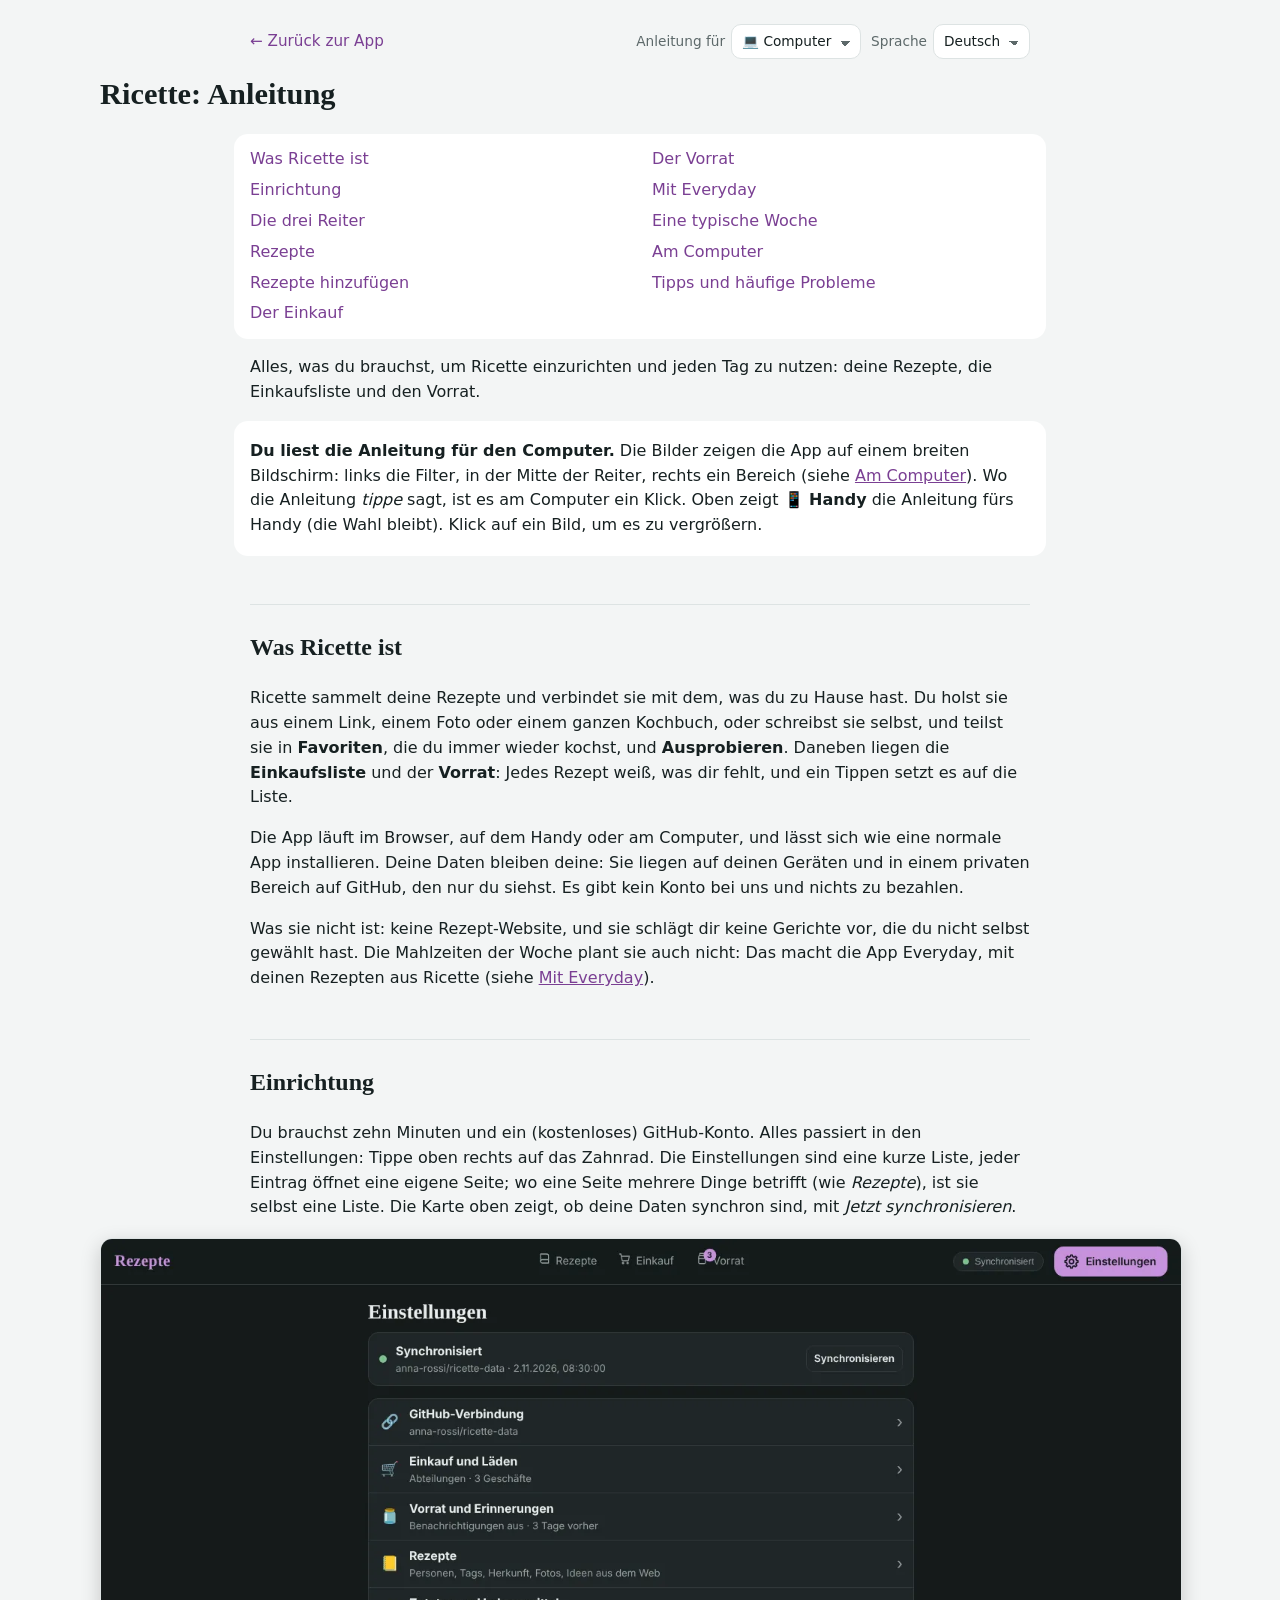
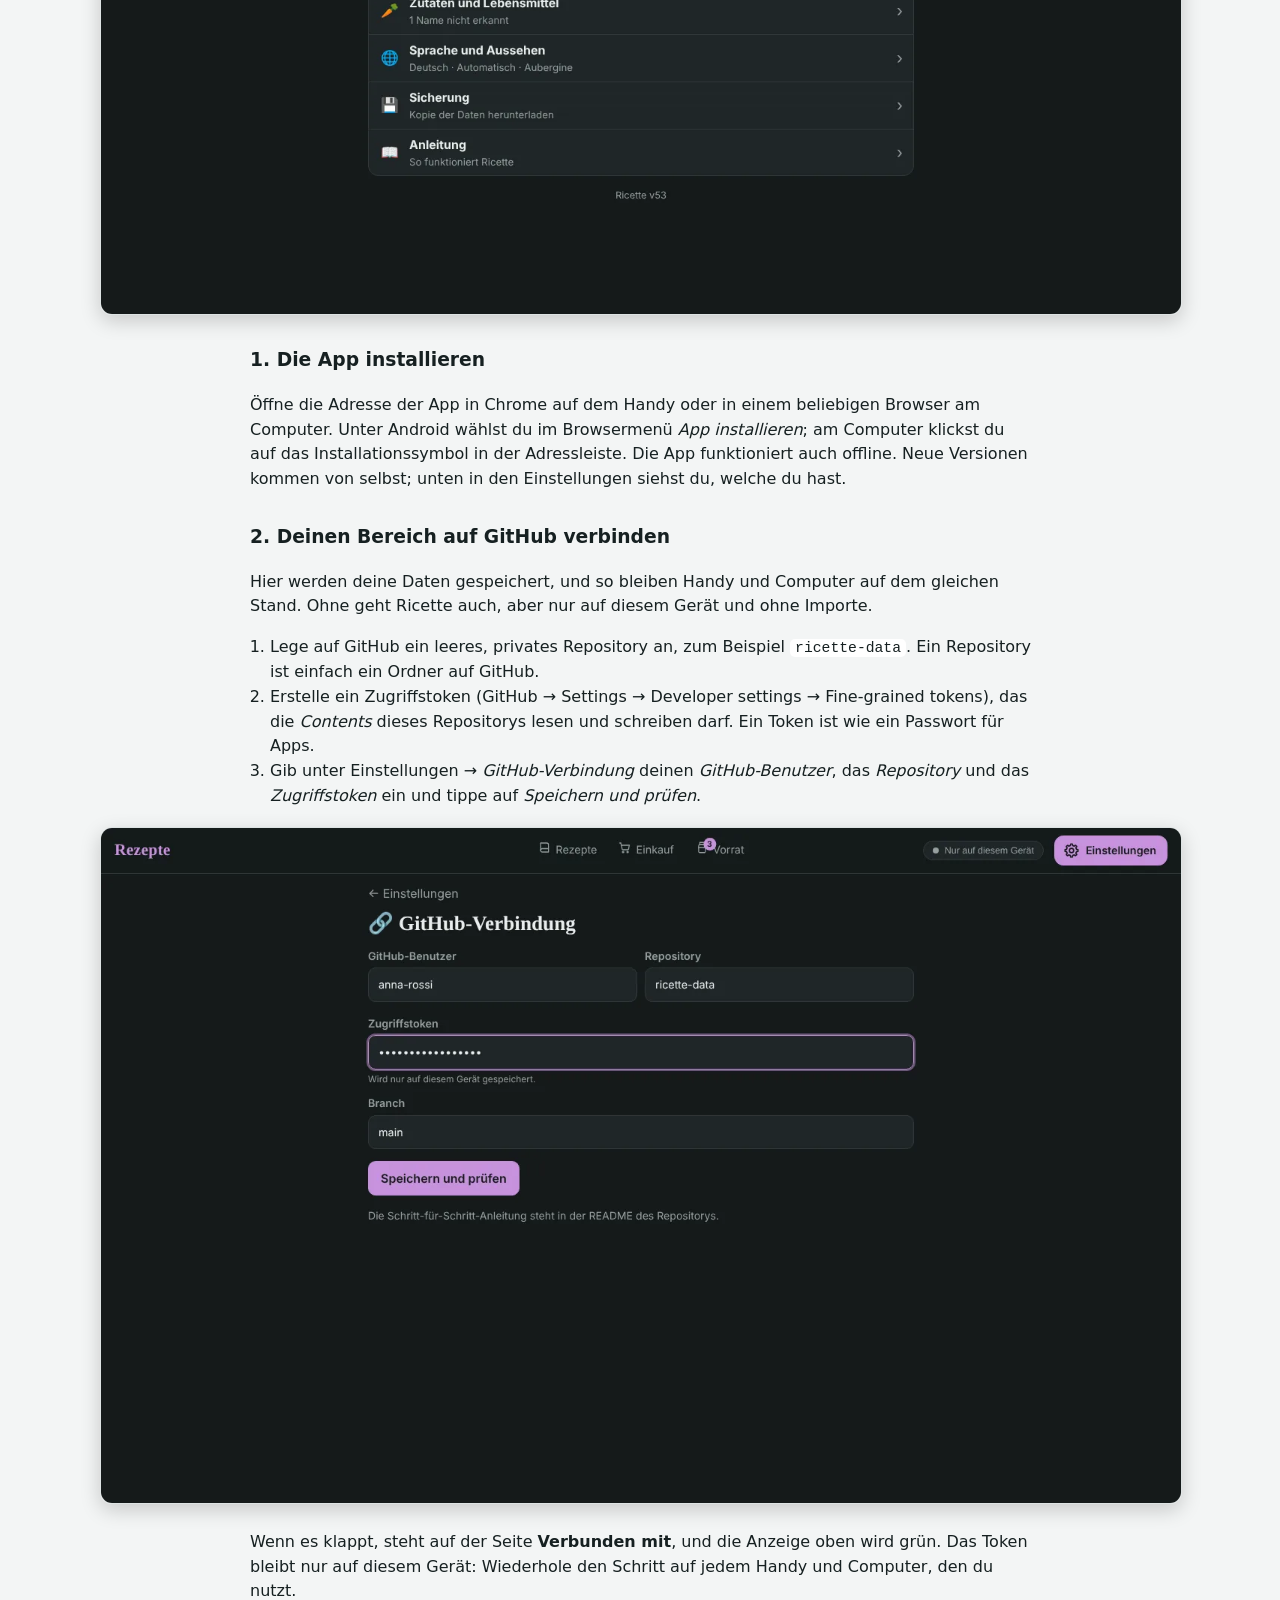
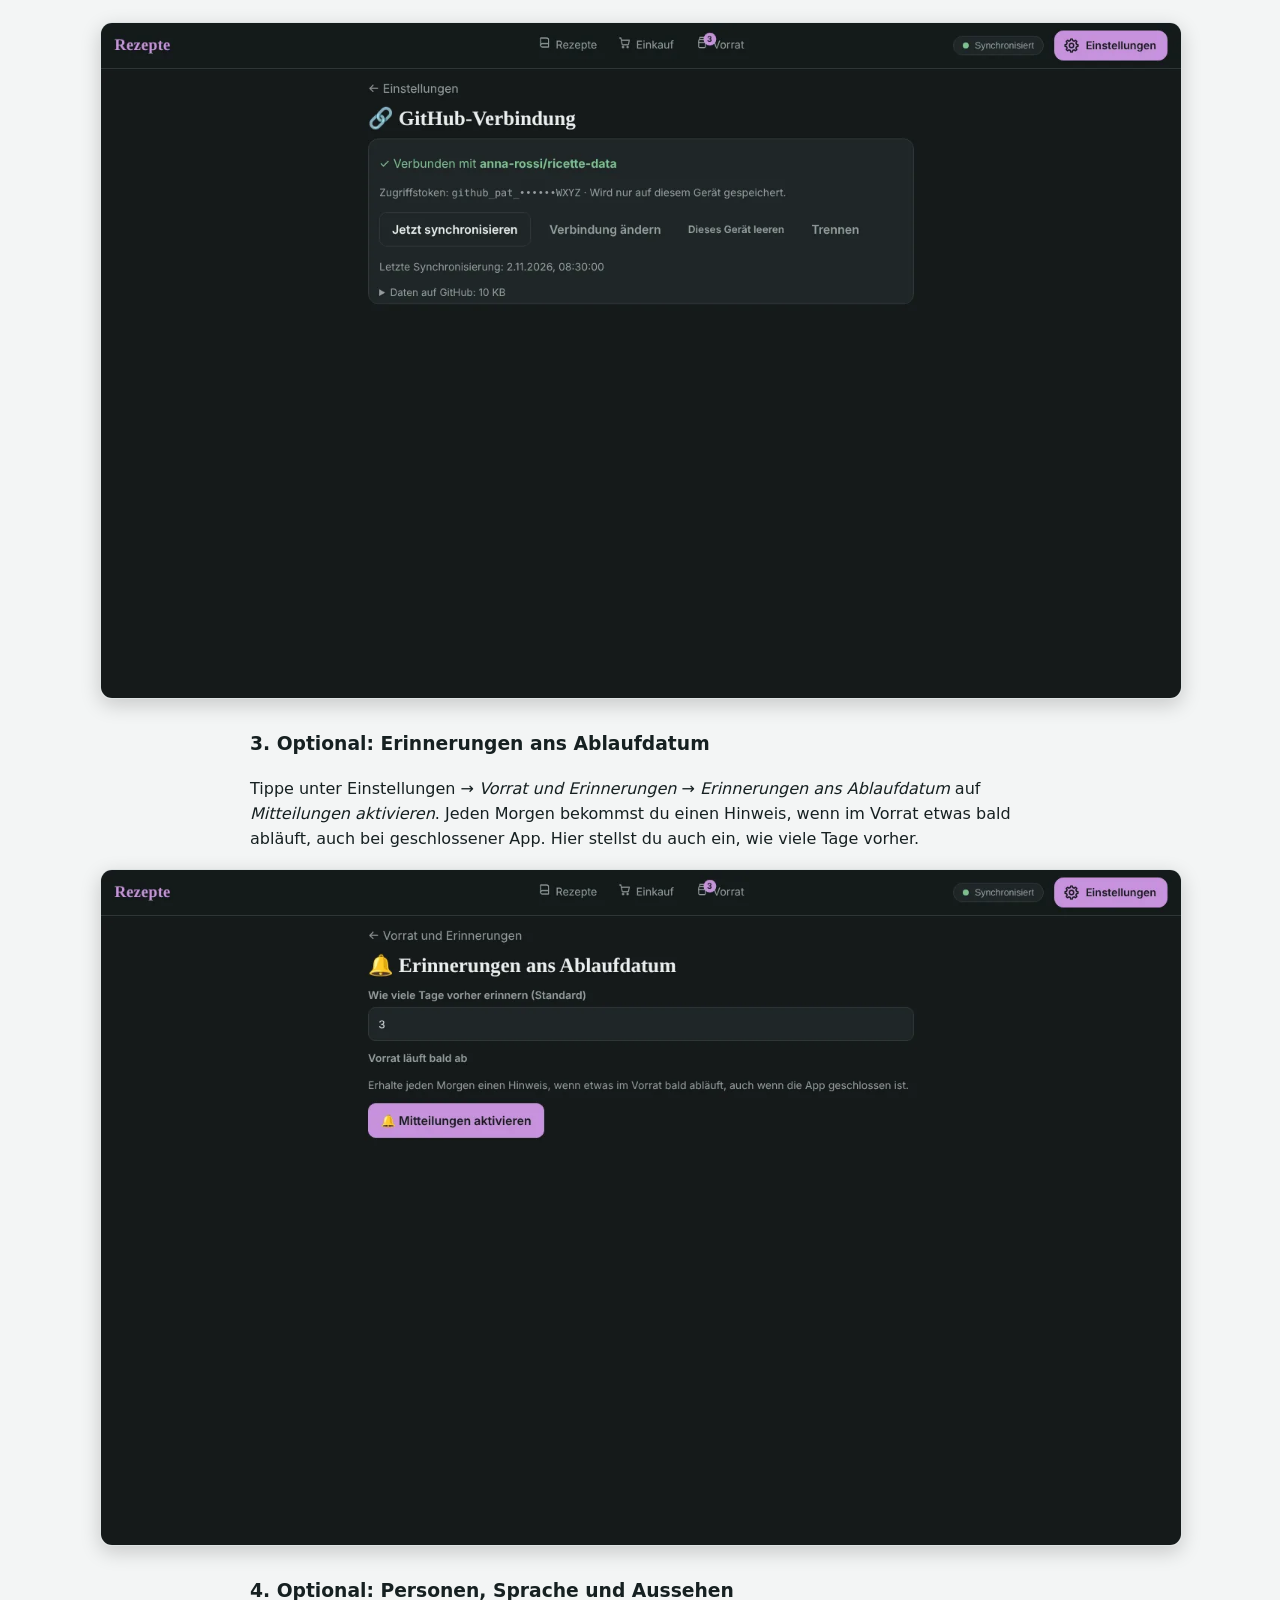
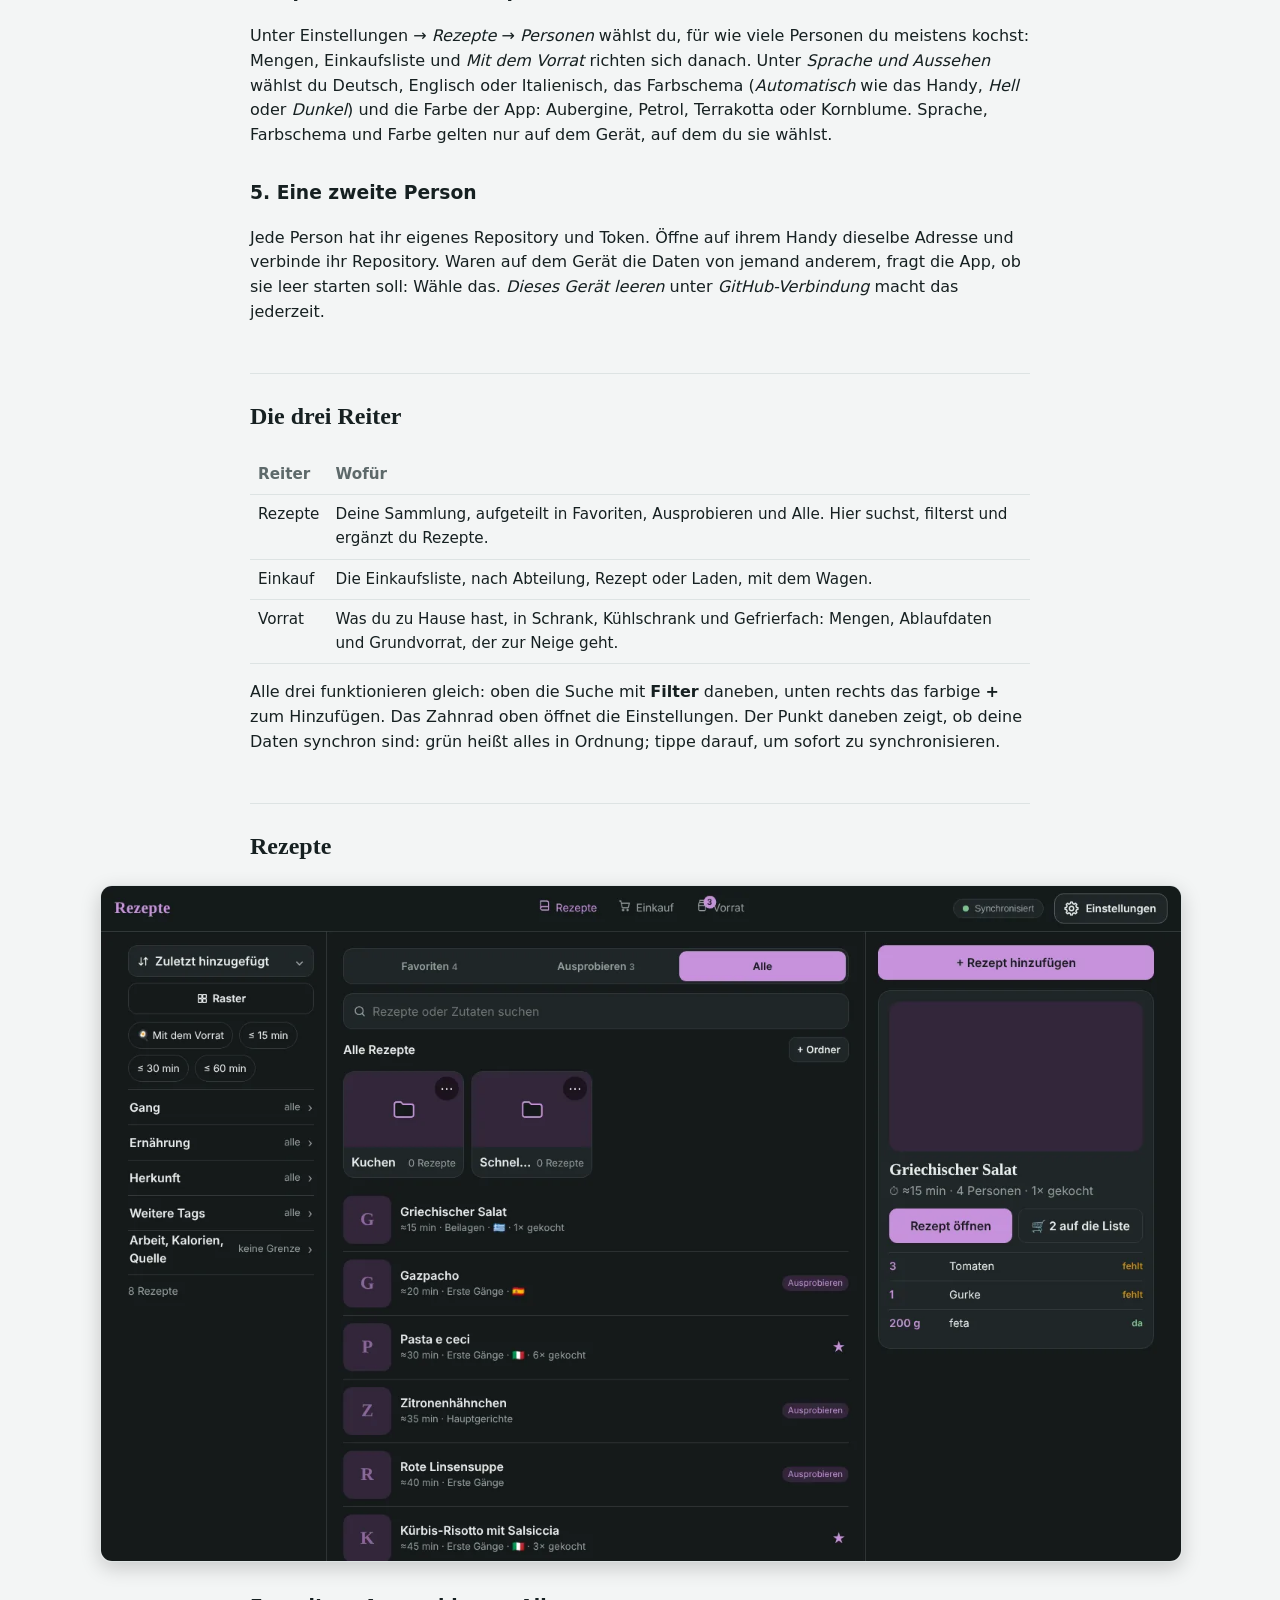
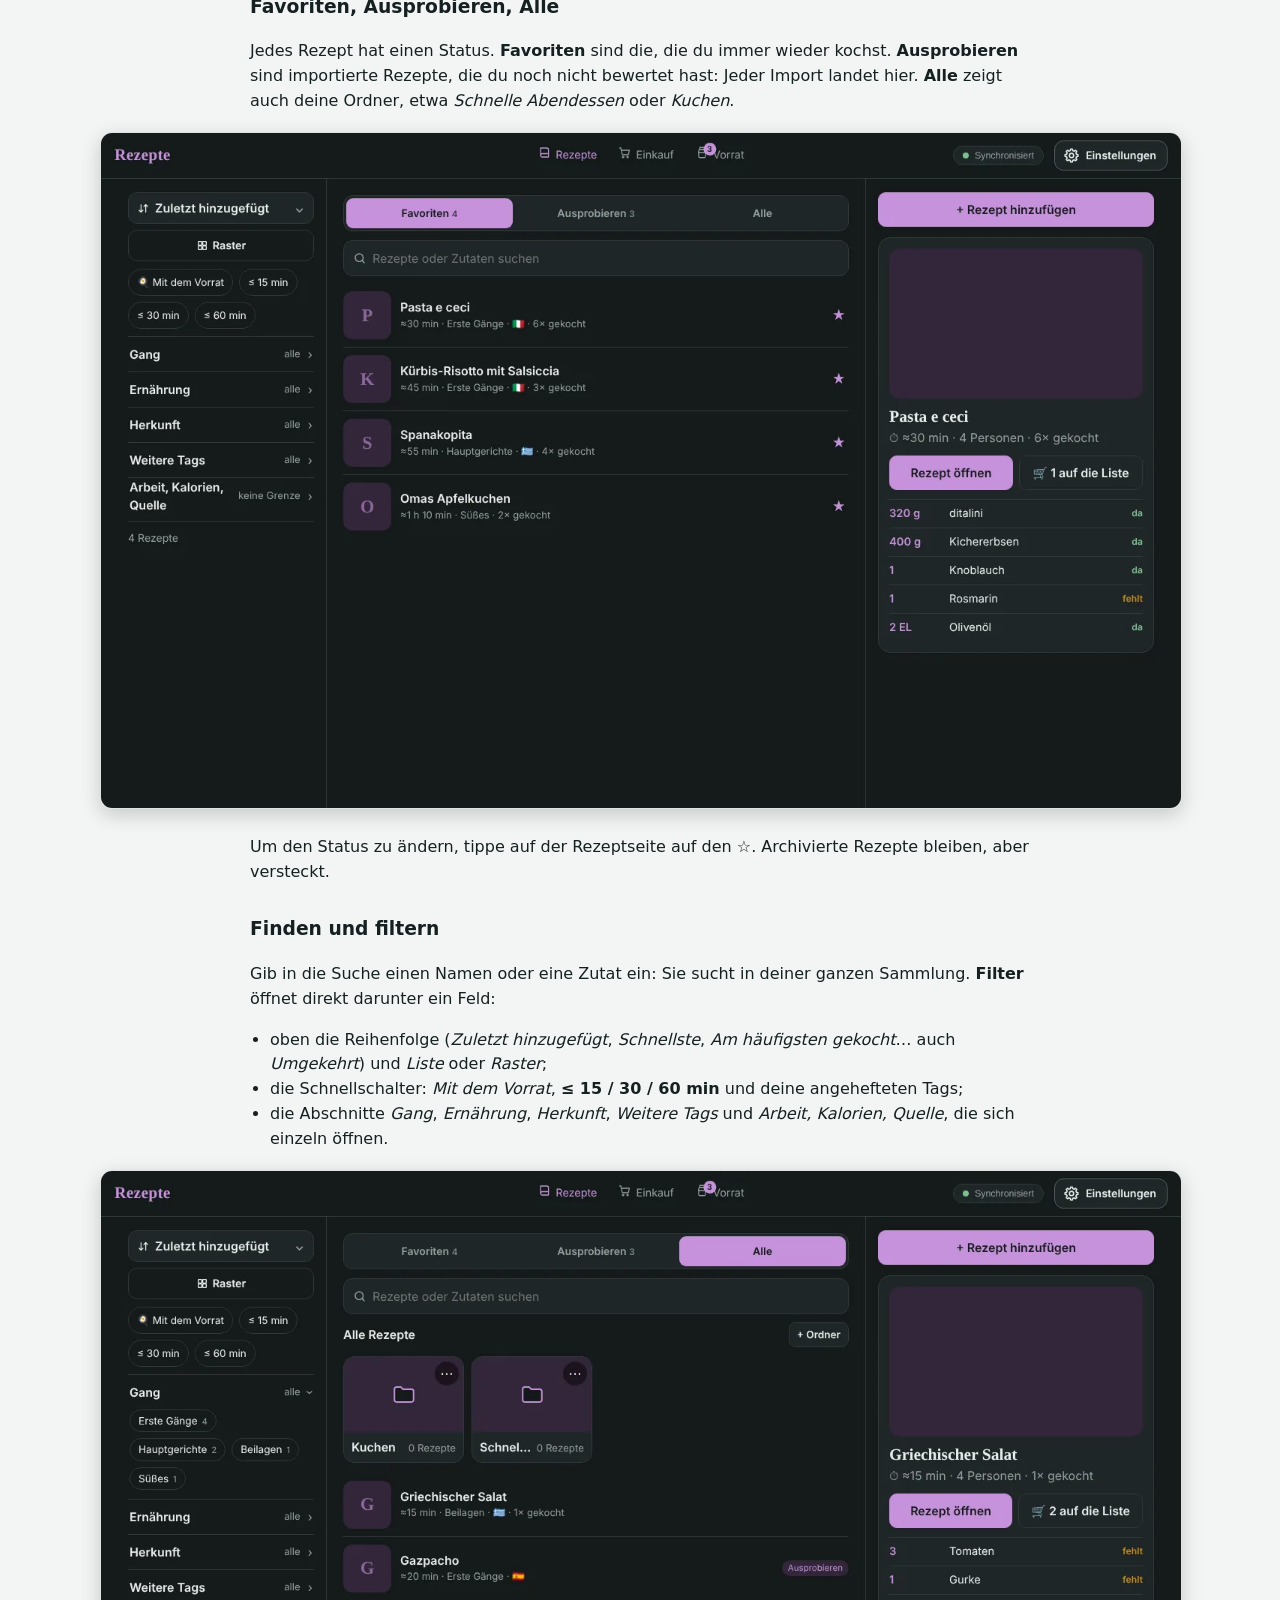
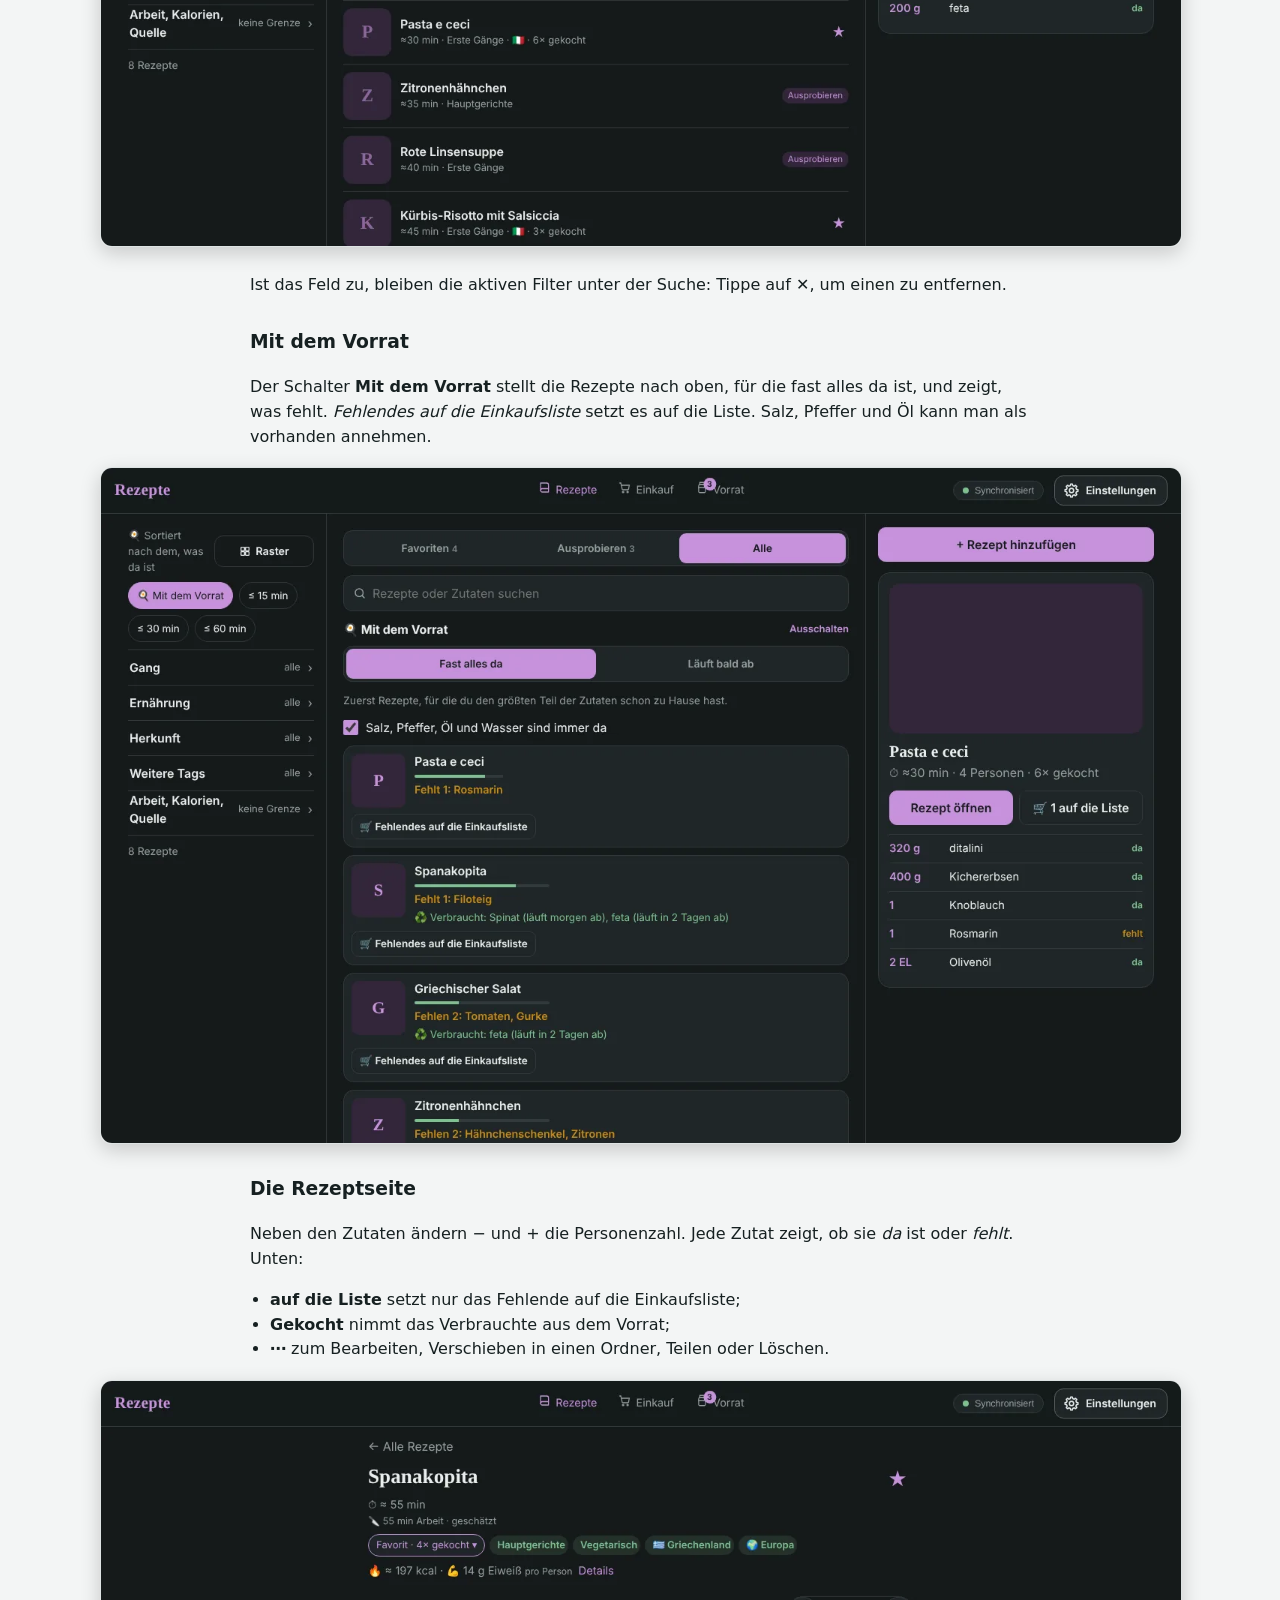
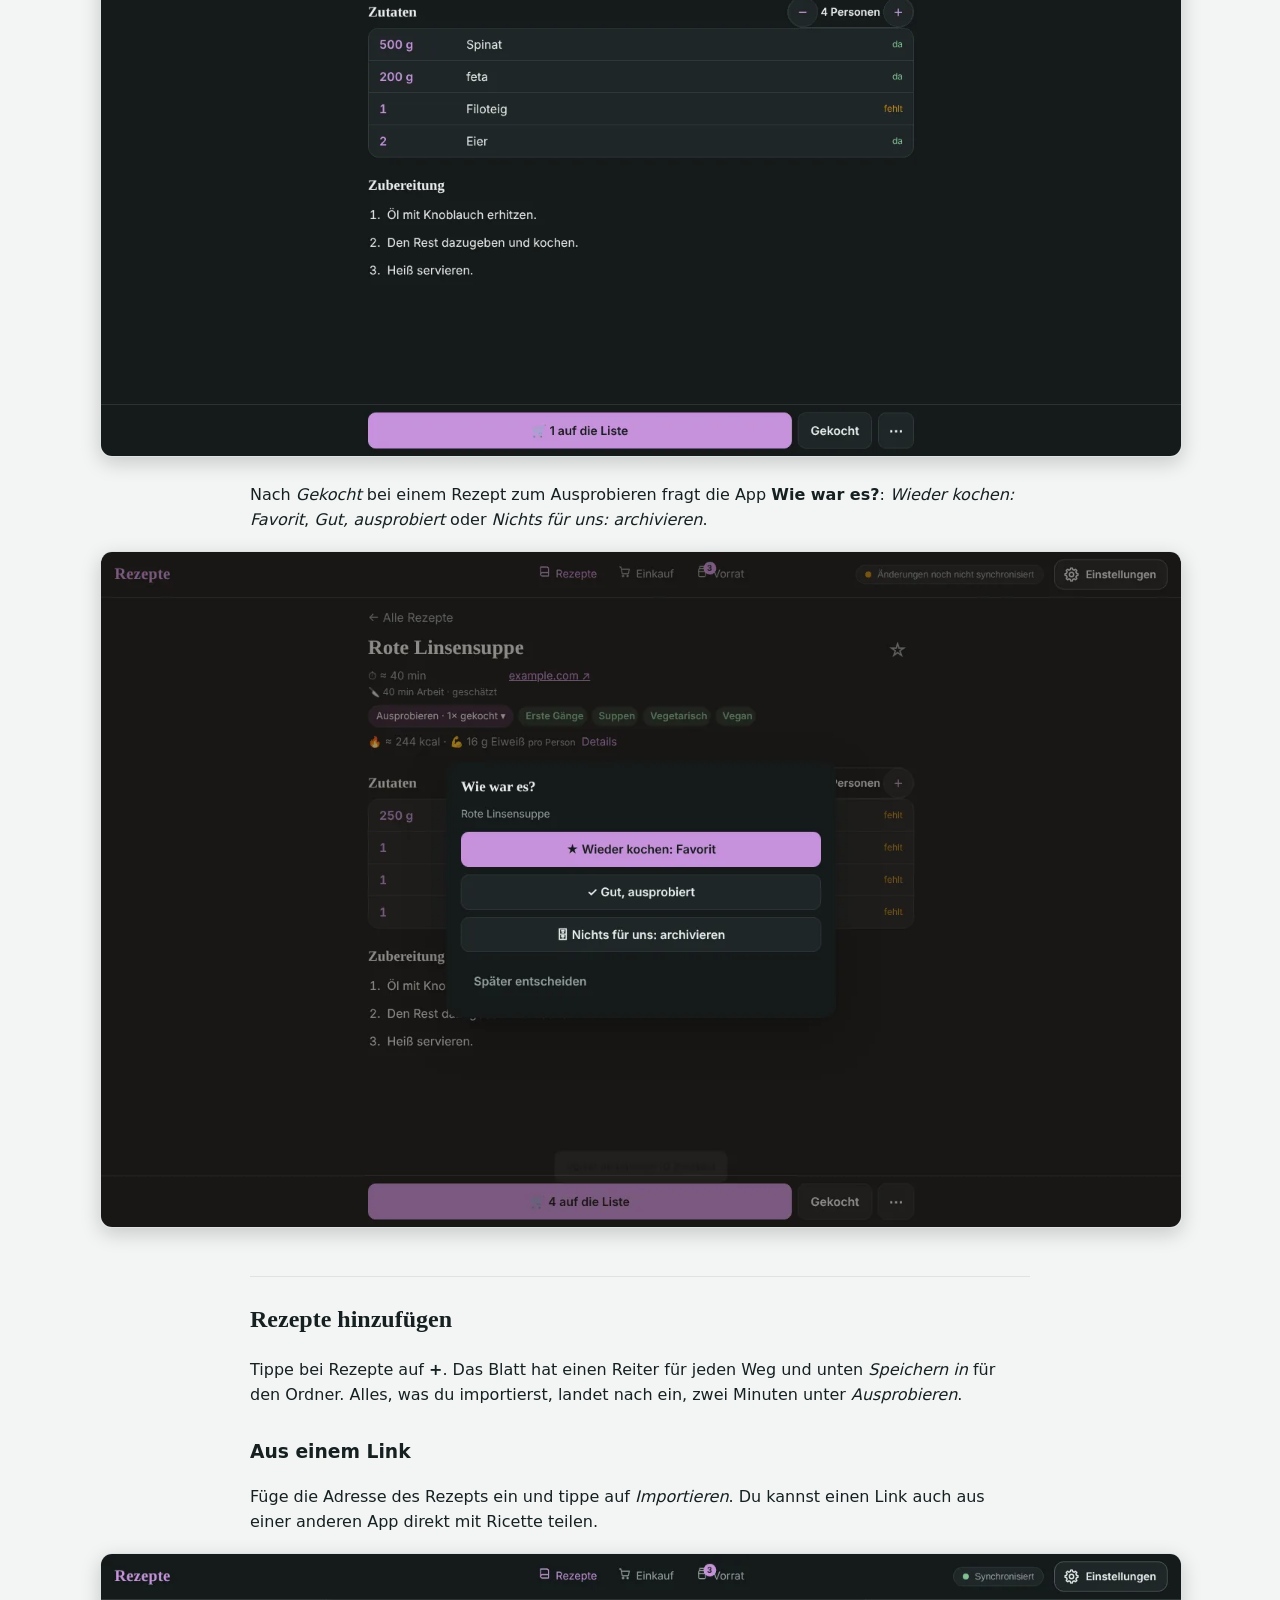
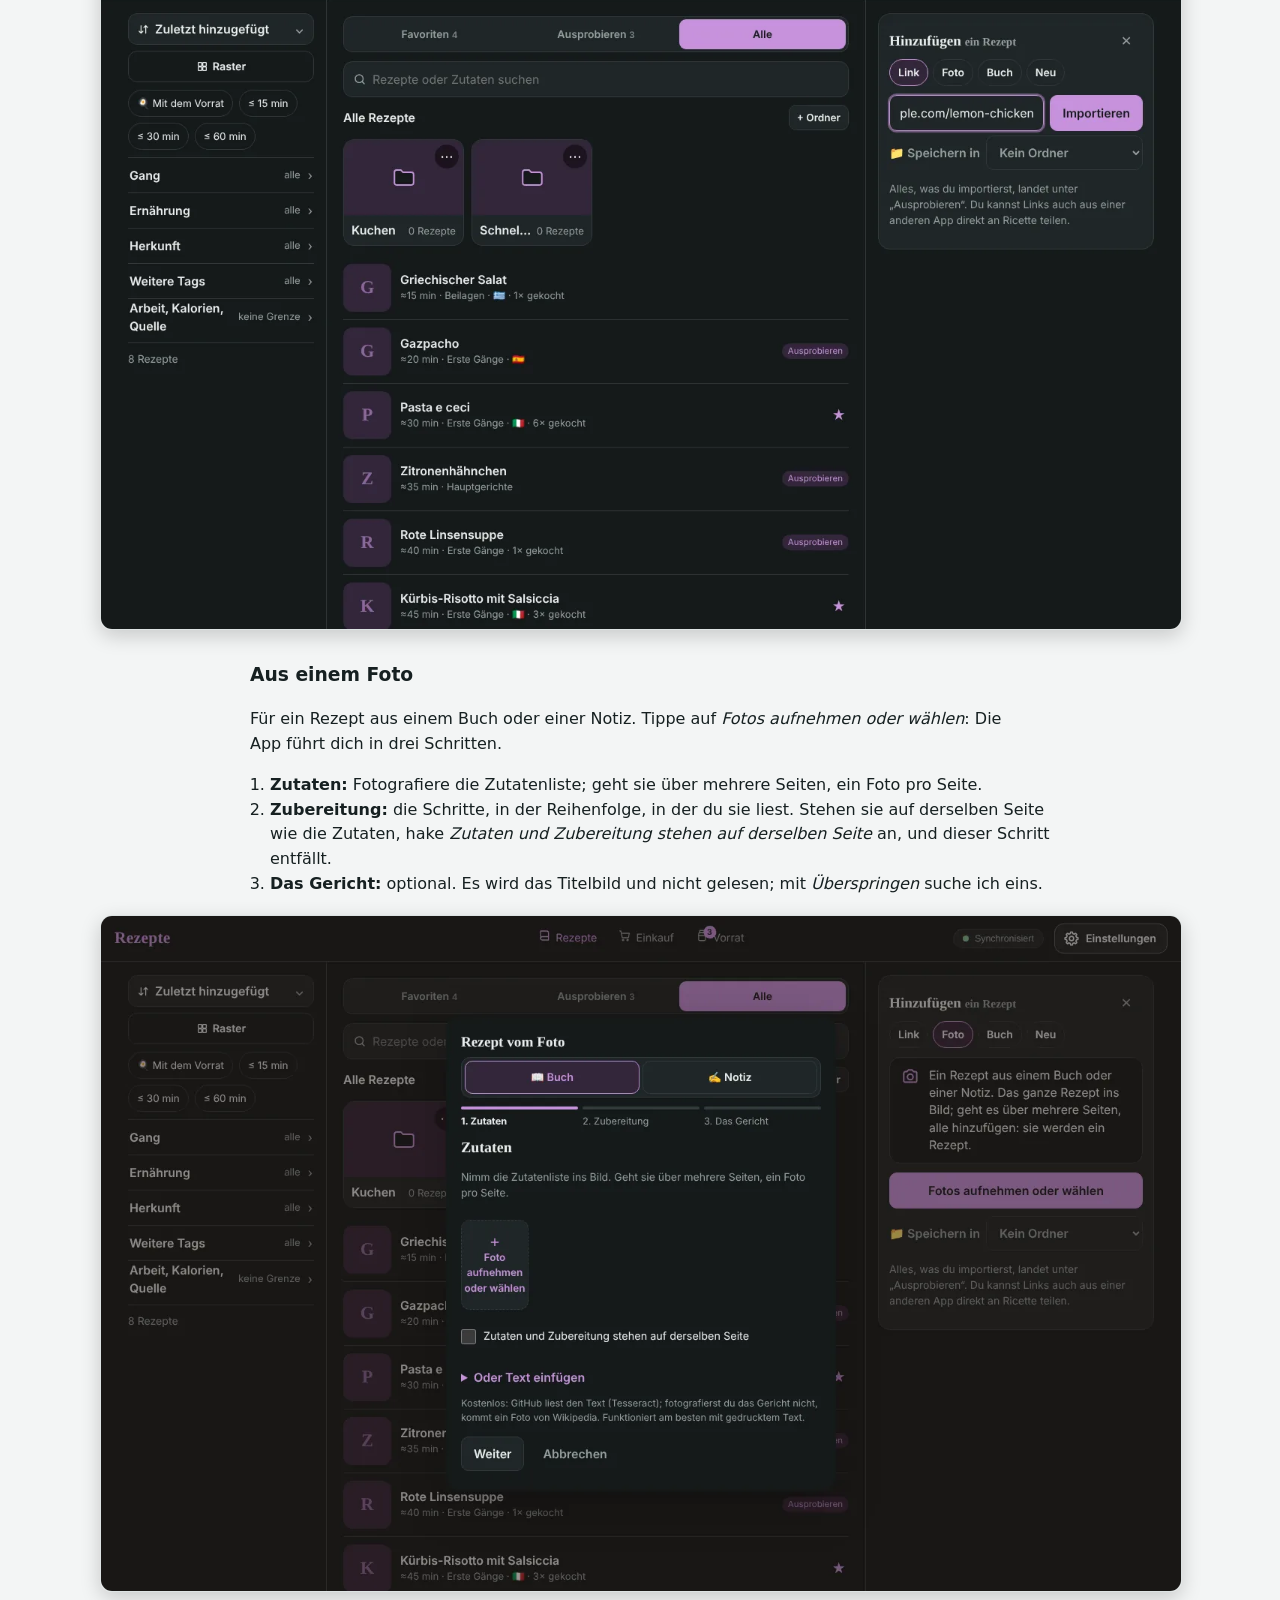
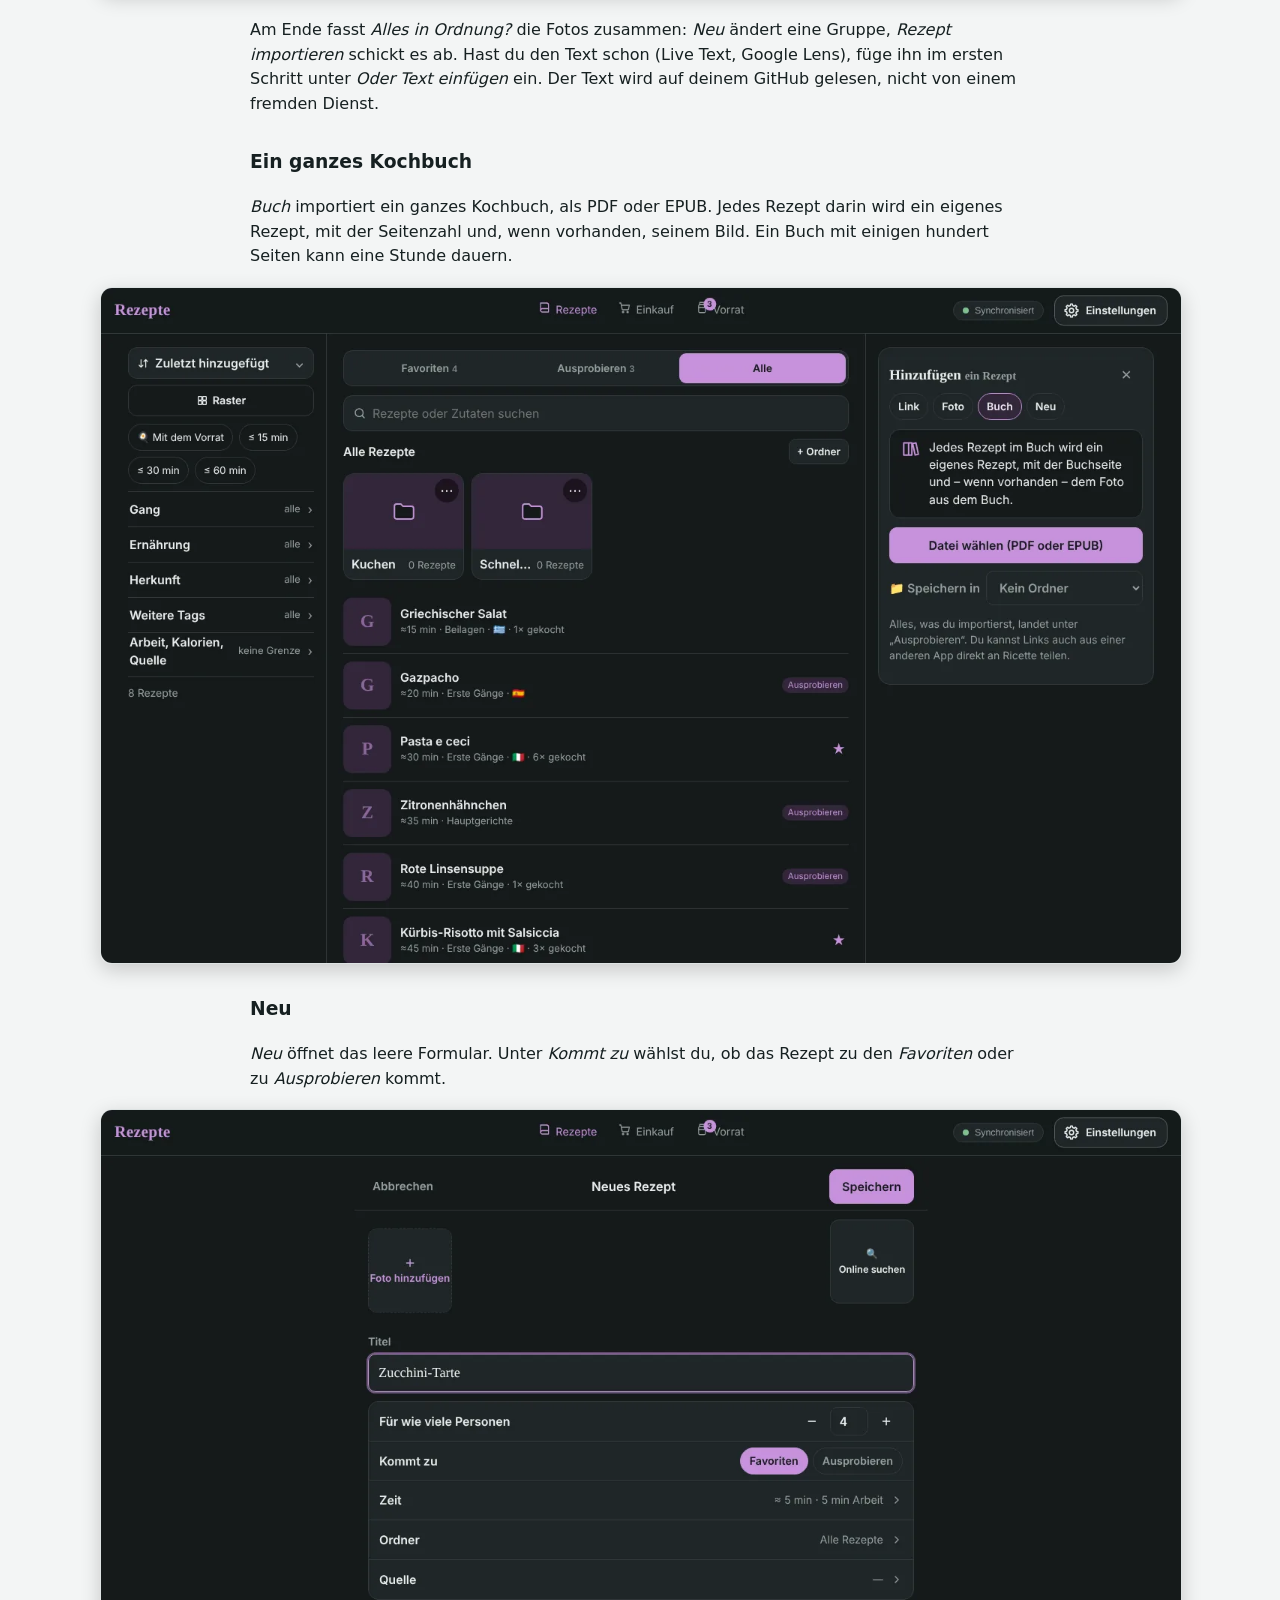
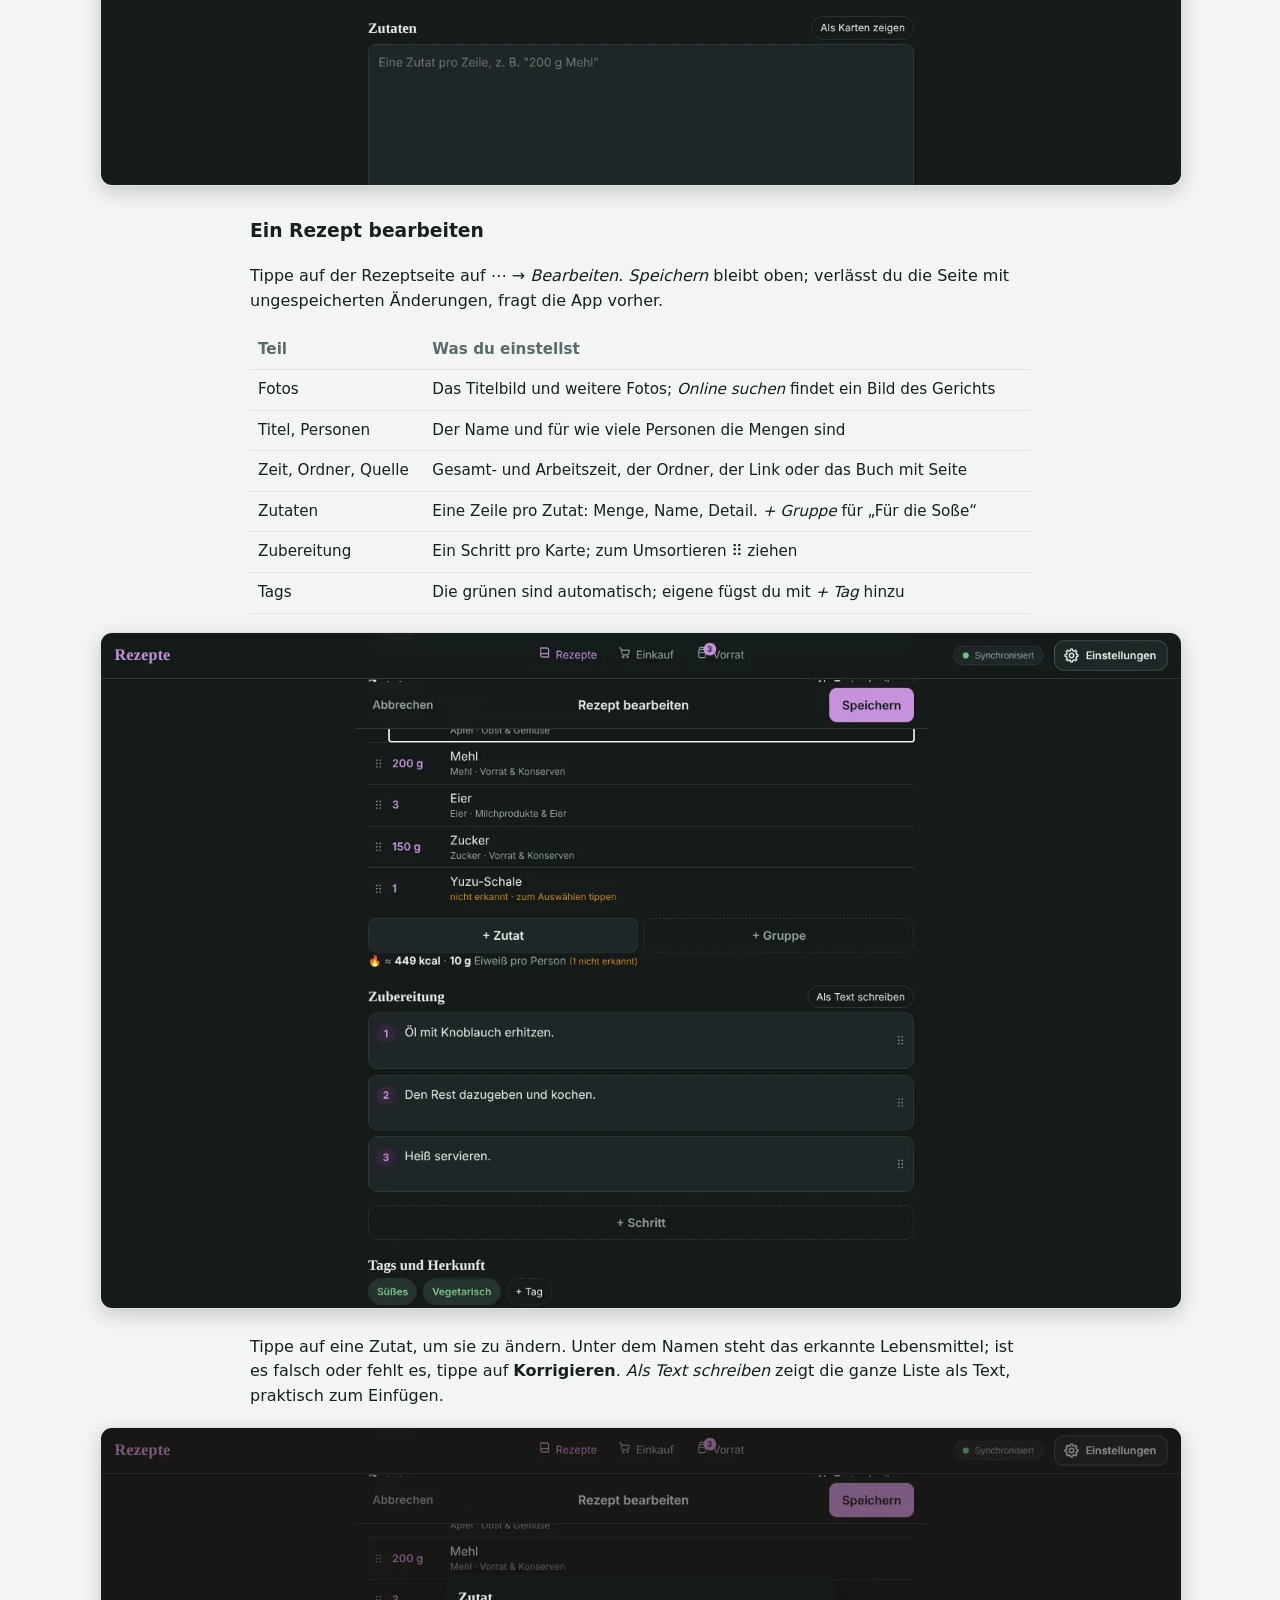
==== commit f157777b: "Add files via upload" ====
--- a/guide-de.html
+++ b/guide-de.html
@@ -199,9 +199,11 @@
 <p><img class="ph" loading="lazy" alt="Der nächste Einkauf, geplant in Everyday" src="guide/de/36-trips.webp" /><img class="dk" loading="lazy" alt="Der nächste Einkauf, geplant in Everyday" src="guide/de/desk/36-trips.webp" /></p>
 <h2 id="der-vorrat">Der Vorrat</h2>
 <p><img class="ph" loading="lazy" alt="Der Vorrat: oben was bald abläuft, dann nach Abteilung" src="guide/de/40-pantry.webp" /><img class="dk" loading="lazy" alt="Der Vorrat: oben was bald abläuft, dann nach Abteilung" src="guide/de/desk/40-pantry.webp" /></p>
-<h3 id="schrank-kuhlschrank-und-gefrierfach">Schrank, Kühlschrank und Gefrierfach</h3>
-<p>Oben wählst du, wo du schaust: <em>Alles</em>, <em>Schrank</em>, <em>Kühlschrank</em>, <em>Gefrierfach</em> oder <em>Haushalt</em>, jeweils mit der Zahl der Produkte. Jedes Produkt hat seinen Ort. Bis du ihn wählst, schätzt die App ihn nach der Abteilung: Milchprodukte, Fleisch und Fisch in den Kühlschrank, Tiefkühlware ins Gefrierfach, Putzmittel, Papier und Pflegeprodukte in den <em>Haushalt</em>, der Rest in den Schrank. Zum Umräumen öffnest du das Blatt und tippst den Ort unter <em>Wo</em> an.</p>
+<h3 id="orte-schrank-kuhlschrank-gefrierfach-haushalt-und-baby">Orte: Schrank, Kühlschrank, Gefrierfach, Haushalt und Baby</h3>
+<p>Oben wählst du, wo du schaust: <em>Alles</em>, <em>Schrank</em>, <em>Kühlschrank</em>, <em>Gefrierfach</em>, <em>Haushalt</em> oder <em>Baby &amp; Kind</em>, drei pro Zeile, jeweils mit der Zahl der Produkte. Jedes Produkt hat seinen Ort. Bis du ihn wählst, schätzt die App ihn nach der Abteilung: Milchprodukte, Fleisch und Fisch in den Kühlschrank, Tiefkühlware ins Gefrierfach, Putzmittel, Papier und Pflegeprodukte in den <em>Haushalt</em>, Windeln, Cremes, Babymilch und Brei zu <em>Baby &amp; Kind</em>, der Rest in den Schrank. Um ein Produkt umzuräumen, öffne sein Blatt und tippe unter <em>Wo</em> auf den Ort.</p>
+<p>Die letzte Kachel, <em>✎ Orte</em>, öffnet die Liste der Orte: Nimm den Haken bei denen weg, die du nicht brauchst (ihre Produkte bleiben unter <em>Alles</em>), ändere die Reihenfolge mit ▲ ▼ und tippe auf ⋯, um einen Ort umzubenennen oder zu sehen, welche Abteilungen dort landen. Von dort oder unter Einstellungen → <em>Abteilungen</em> schickst du eine Abteilung an einen anderen Ort, etwa die Eier in den Schrank. Auf derselben Seite <em>Abteilungen</em> ziehst du die Abteilungen in die Reihenfolge deiner Läden. Orte, Namen und Abteilungen gelten auf allen Geräten.</p>
 <p><img class="ph" loading="lazy" alt="Nur der Kühlschrank" src="guide/de/45-pantry-fridge.webp" /><img class="dk" loading="lazy" alt="Nur der Kühlschrank" src="guide/de/desk/45-pantry-fridge.webp" /></p>
+<p><img class="ph" loading="lazy" alt="Die Orte" src="guide/de/46-pantry-places.webp" /><img class="dk" loading="lazy" alt="Die Orte" src="guide/de/desk/46-pantry-places.webp" /></p>
 <h3 id="hinzufugen-und-scannen">Hinzufügen und scannen</h3>
 <p>Tippe auf <strong>+</strong> und schreib zum Beispiel <code>6 Eier bis 20.11., 1 kg Mehl</code>: „bis 20.11.“ setzt das Ablaufdatum. <em>Kommt in</em> wählt den Ort: den, den du gerade ansiehst, oder <em>Automatisch</em>, dann kommt alles an seinen Platz. Mit <em>Scannen</em> hältst du den Barcode vor die Kamera, und das Produkt wird erkannt.</p>
 <p><img class="ph" loading="lazy" alt="Das + beim Vorrat" src="guide/de/41-pantry-add.webp" /><img class="dk" loading="lazy" alt="Das + beim Vorrat" src="guide/de/desk/41-pantry-add.webp" /></p>
@@ -221,7 +223,7 @@
 <ul>
 <li><strong>Es gibt eine einzige Einkaufsliste.</strong> Was du in Everyday hinzufügst, steht auch hier, und umgekehrt.</li>
 <li><strong>Mahlzeiten.</strong> In Everyday wählst du ein Rezept für eine Mahlzeit, zuerst aus den Favoriten. Ist die Mahlzeit erledigt, zählt das Rezept einmal mehr (<em>4× gekocht</em>).</li>
-<li><strong>Einräumen.</strong> Auch in Everyday kommt der eingeräumte Einkauf in den Vorrat, mit den Läden des Eintrags, auch Putzmittel und Pflegeprodukte: sie landen im <em>Haushalt</em>. Den Ort zu Hause wählst du in Ricette; bis dahin gilt die Schätzung.</li>
+<li><strong>Einräumen.</strong> Auch in Everyday kommt der eingeräumte Einkauf in den Vorrat, mit den Läden des Eintrags, auch Putzmittel und Pflegeprodukte: sie landen im <em>Haushalt</em>, und Babysachen, die zu <em>Baby &amp; Kind</em> kommen. Den Ort zu Hause wählst du in Ricette; bis dahin gilt die Schätzung.</li>
 <li><strong>Einkäufe.</strong> Everyday entscheidet, wann eingekauft wird; Ricette zeigt es auf der Liste als <a href="#der-nachste-einkauf">nächsten Einkauf</a>.</li>
 </ul>
 <p>Wer was entscheidet: Ricette entscheidet über Rezepte, Liste und Vorrat; Everyday entscheidet, wann gekocht und wann eingekauft wird.</p>
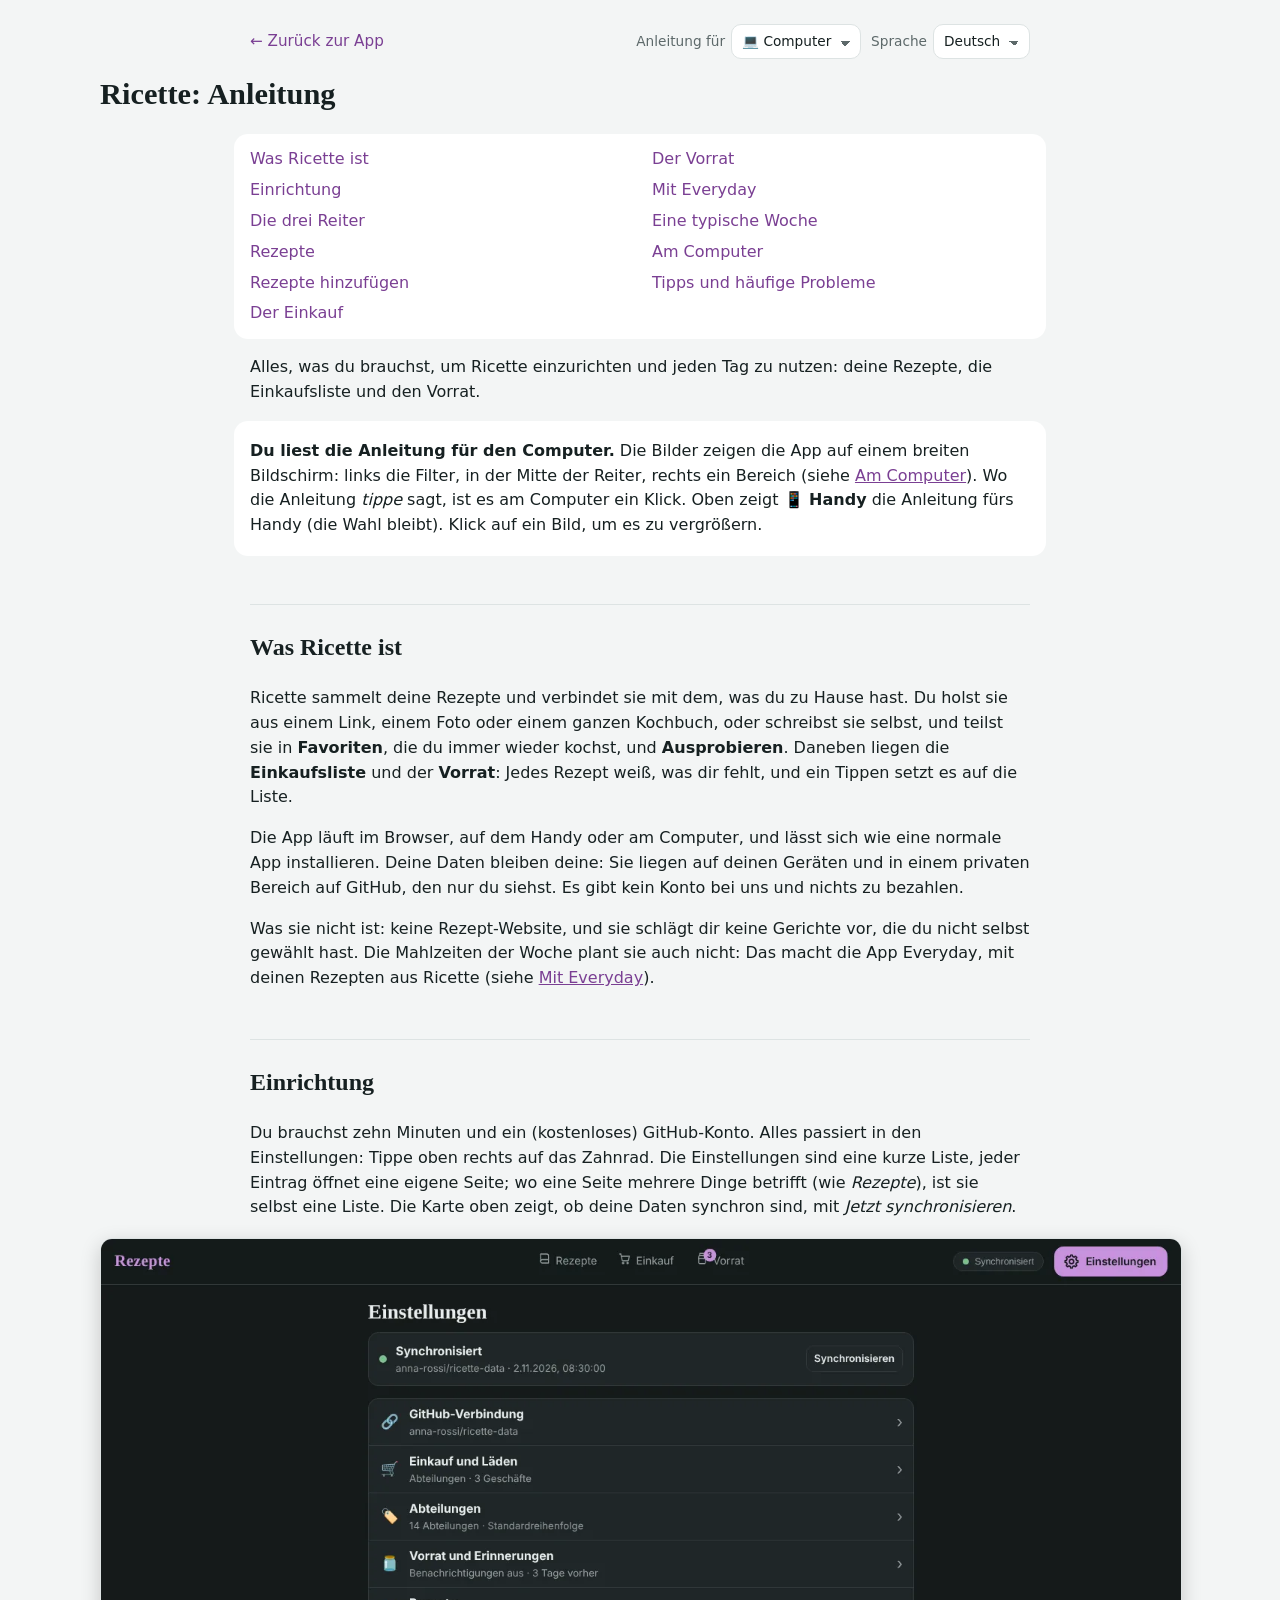
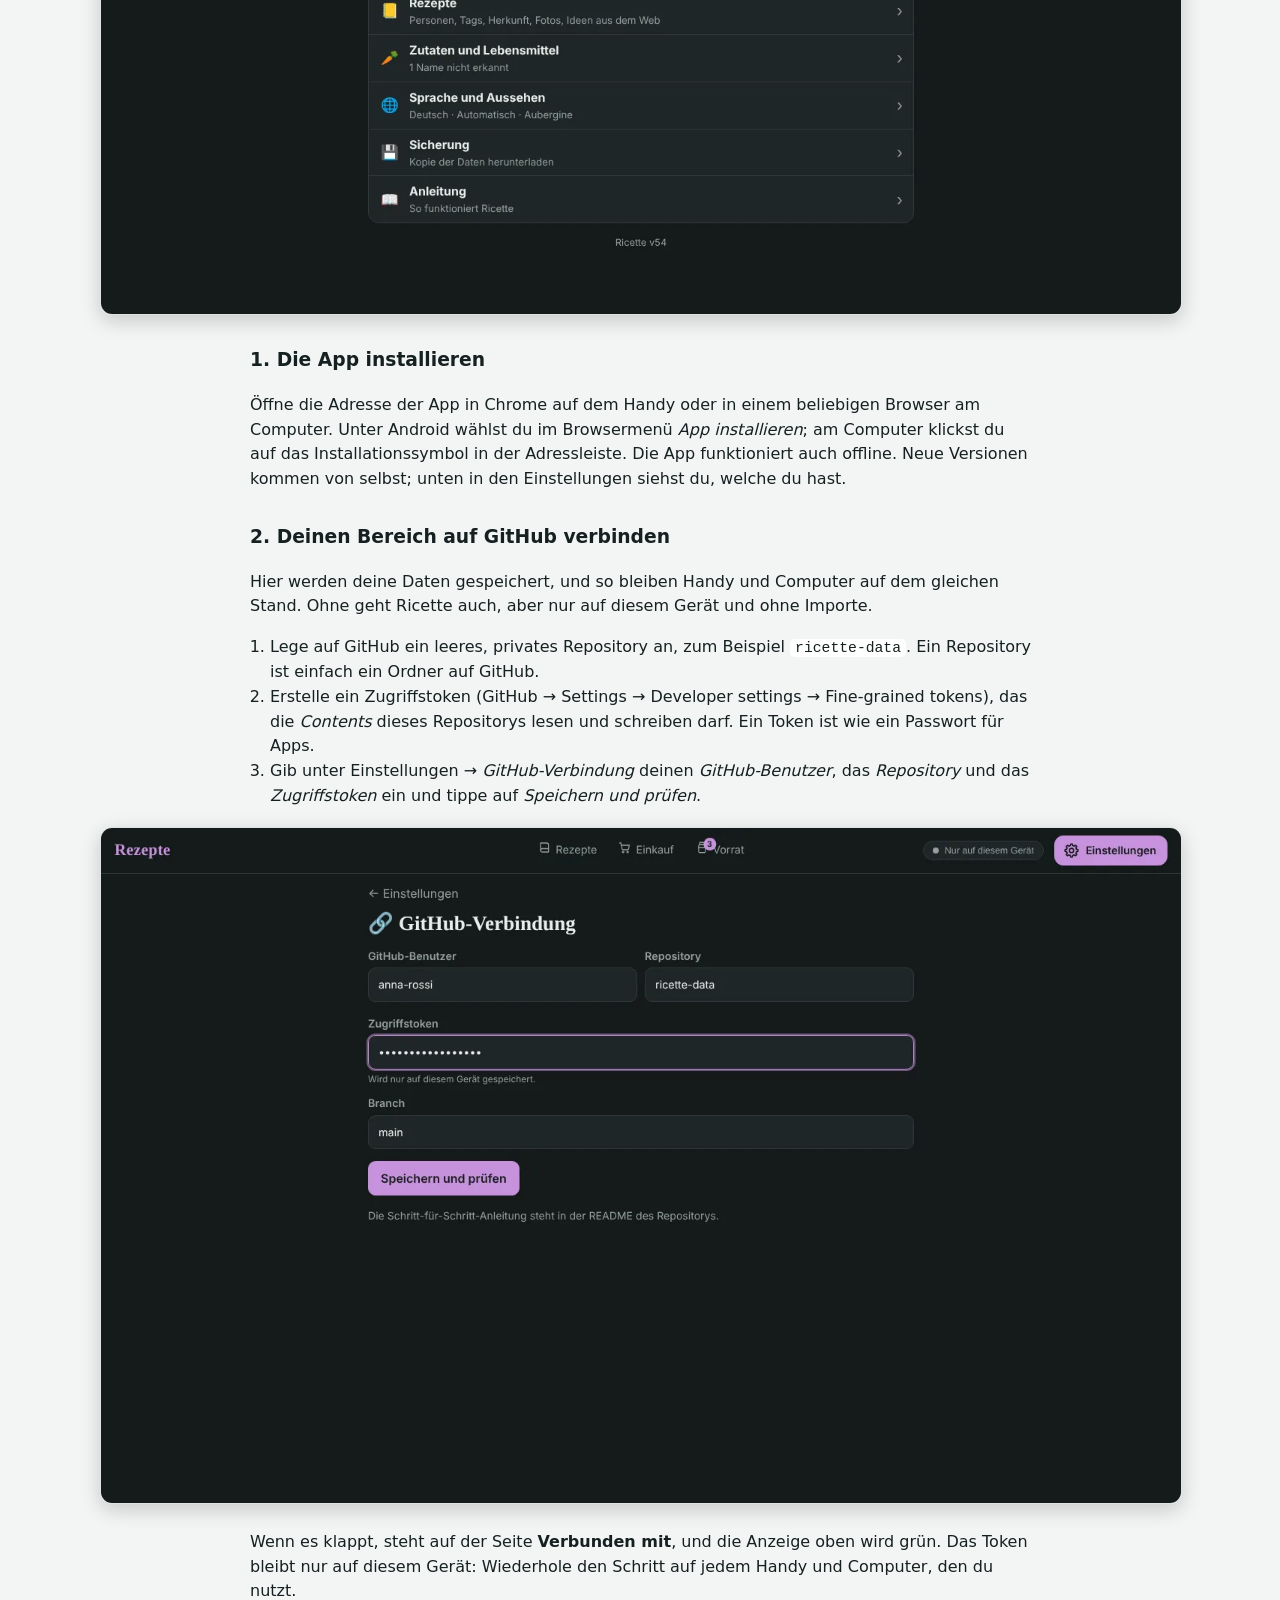
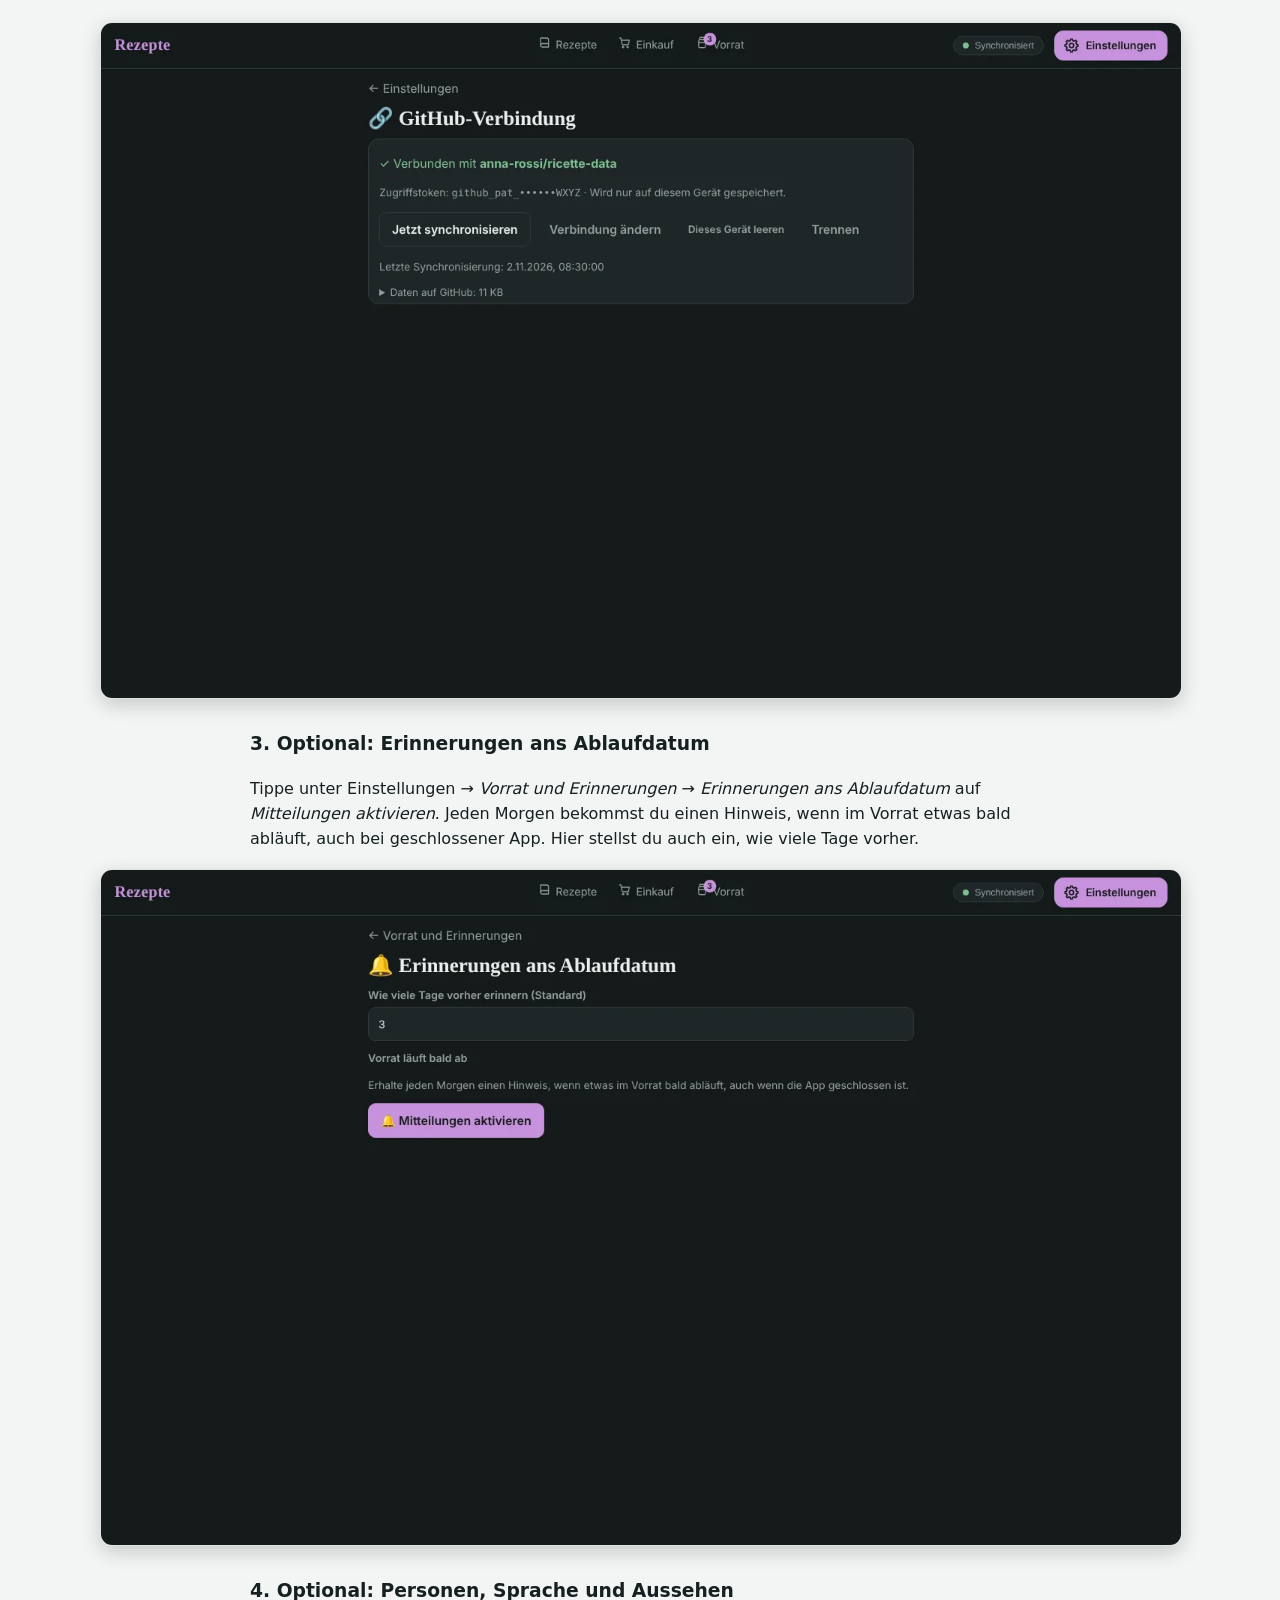
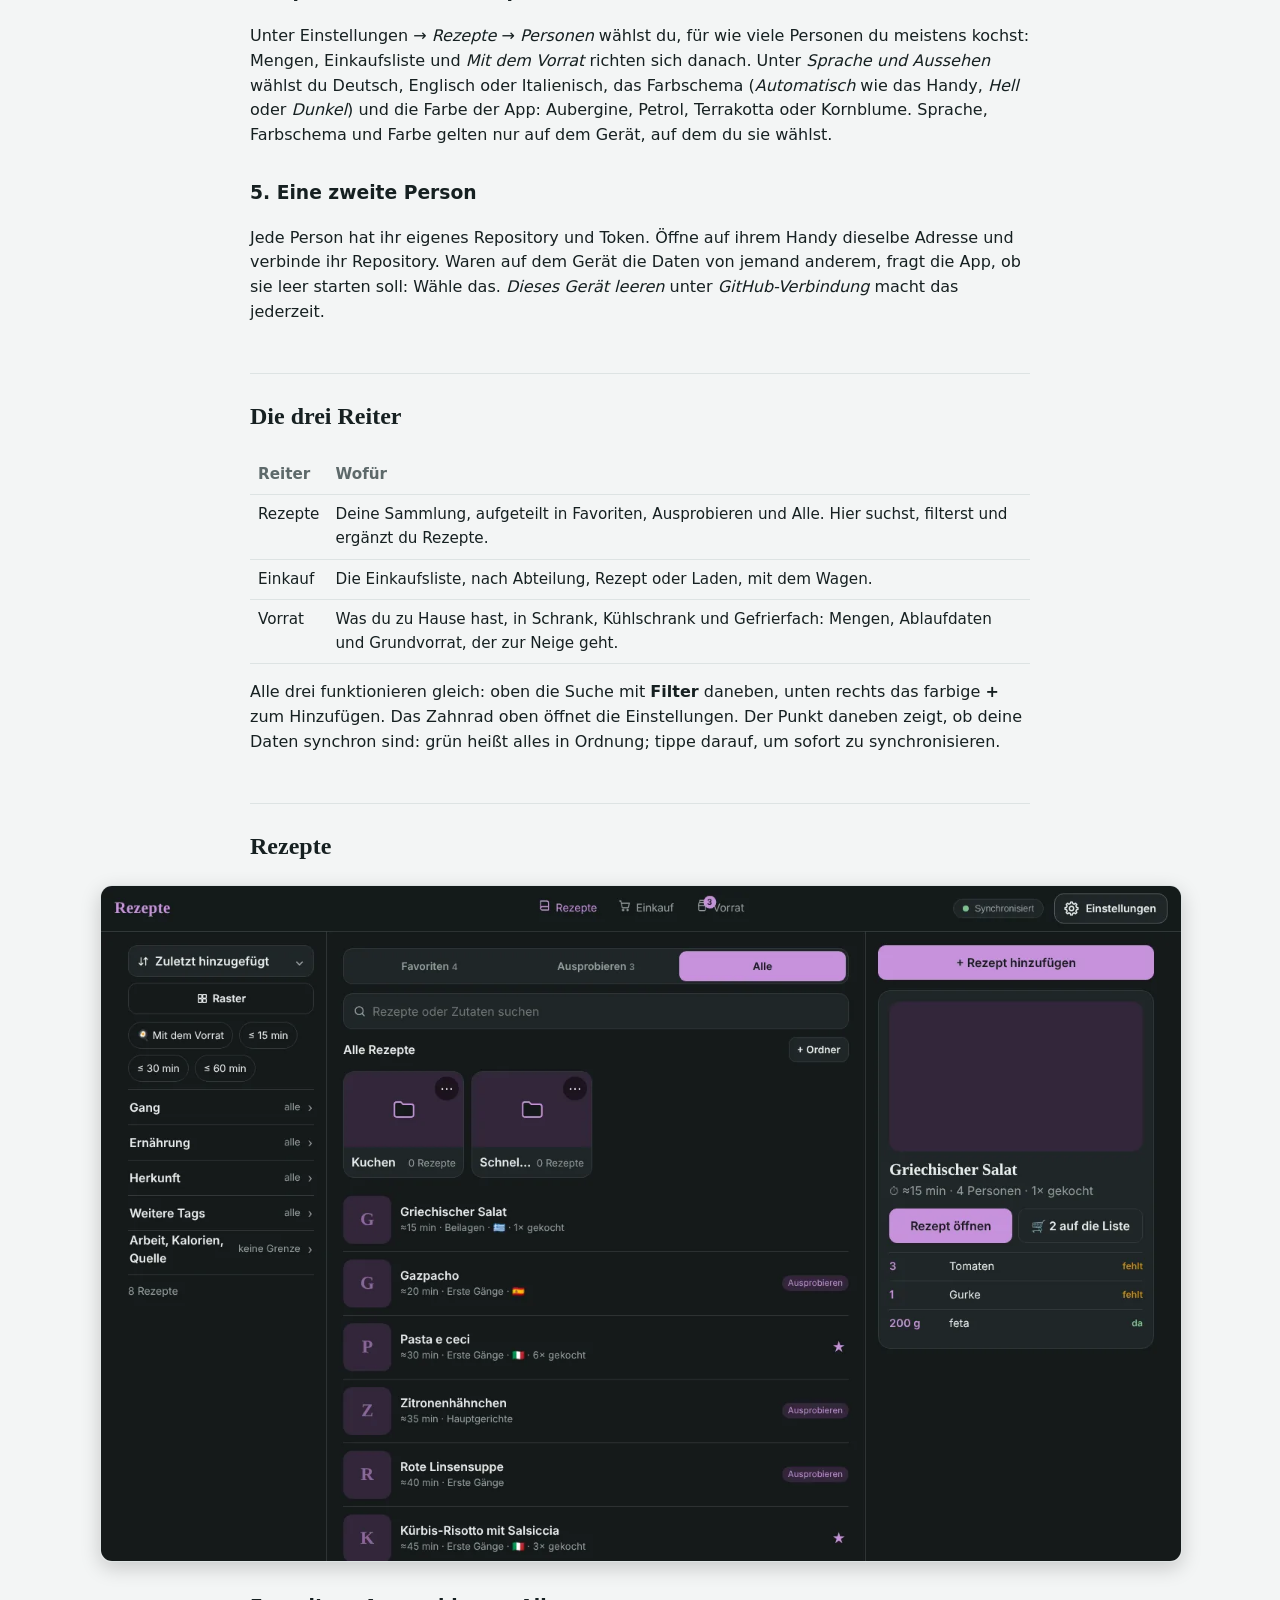
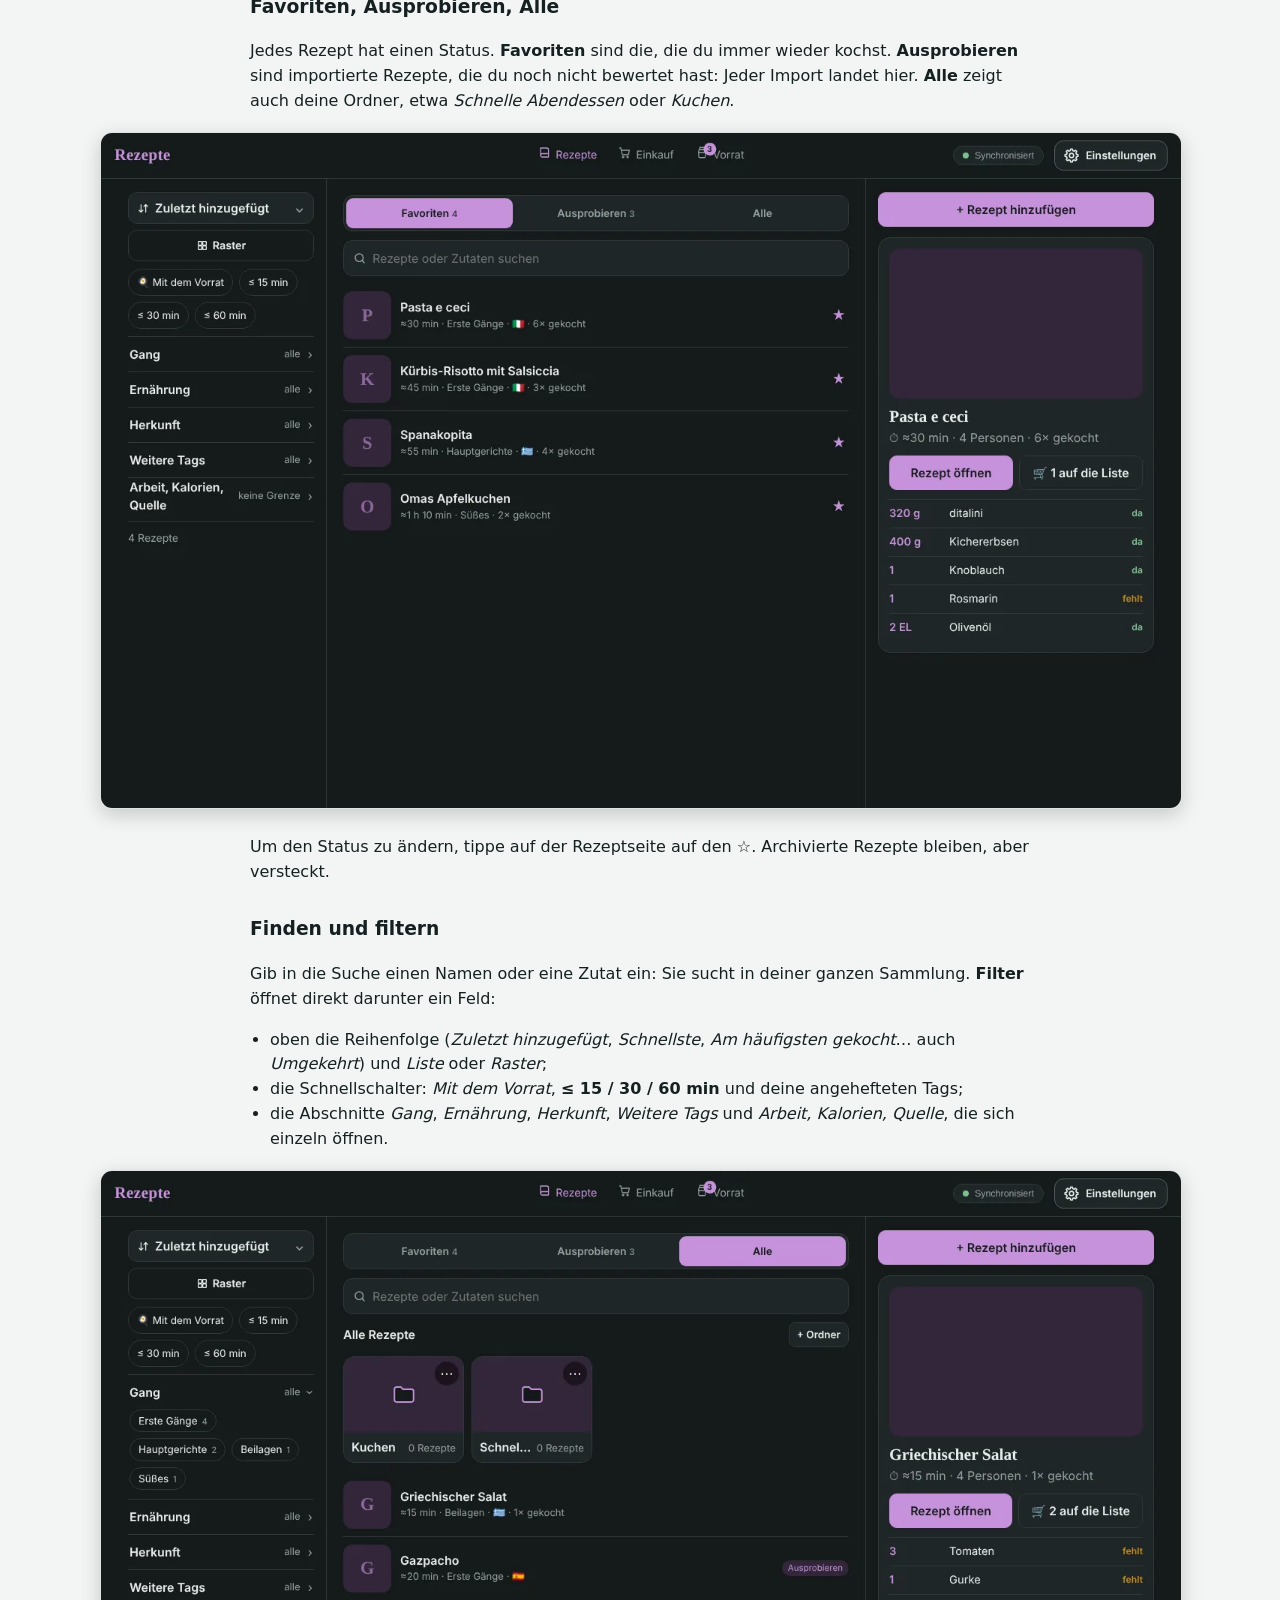
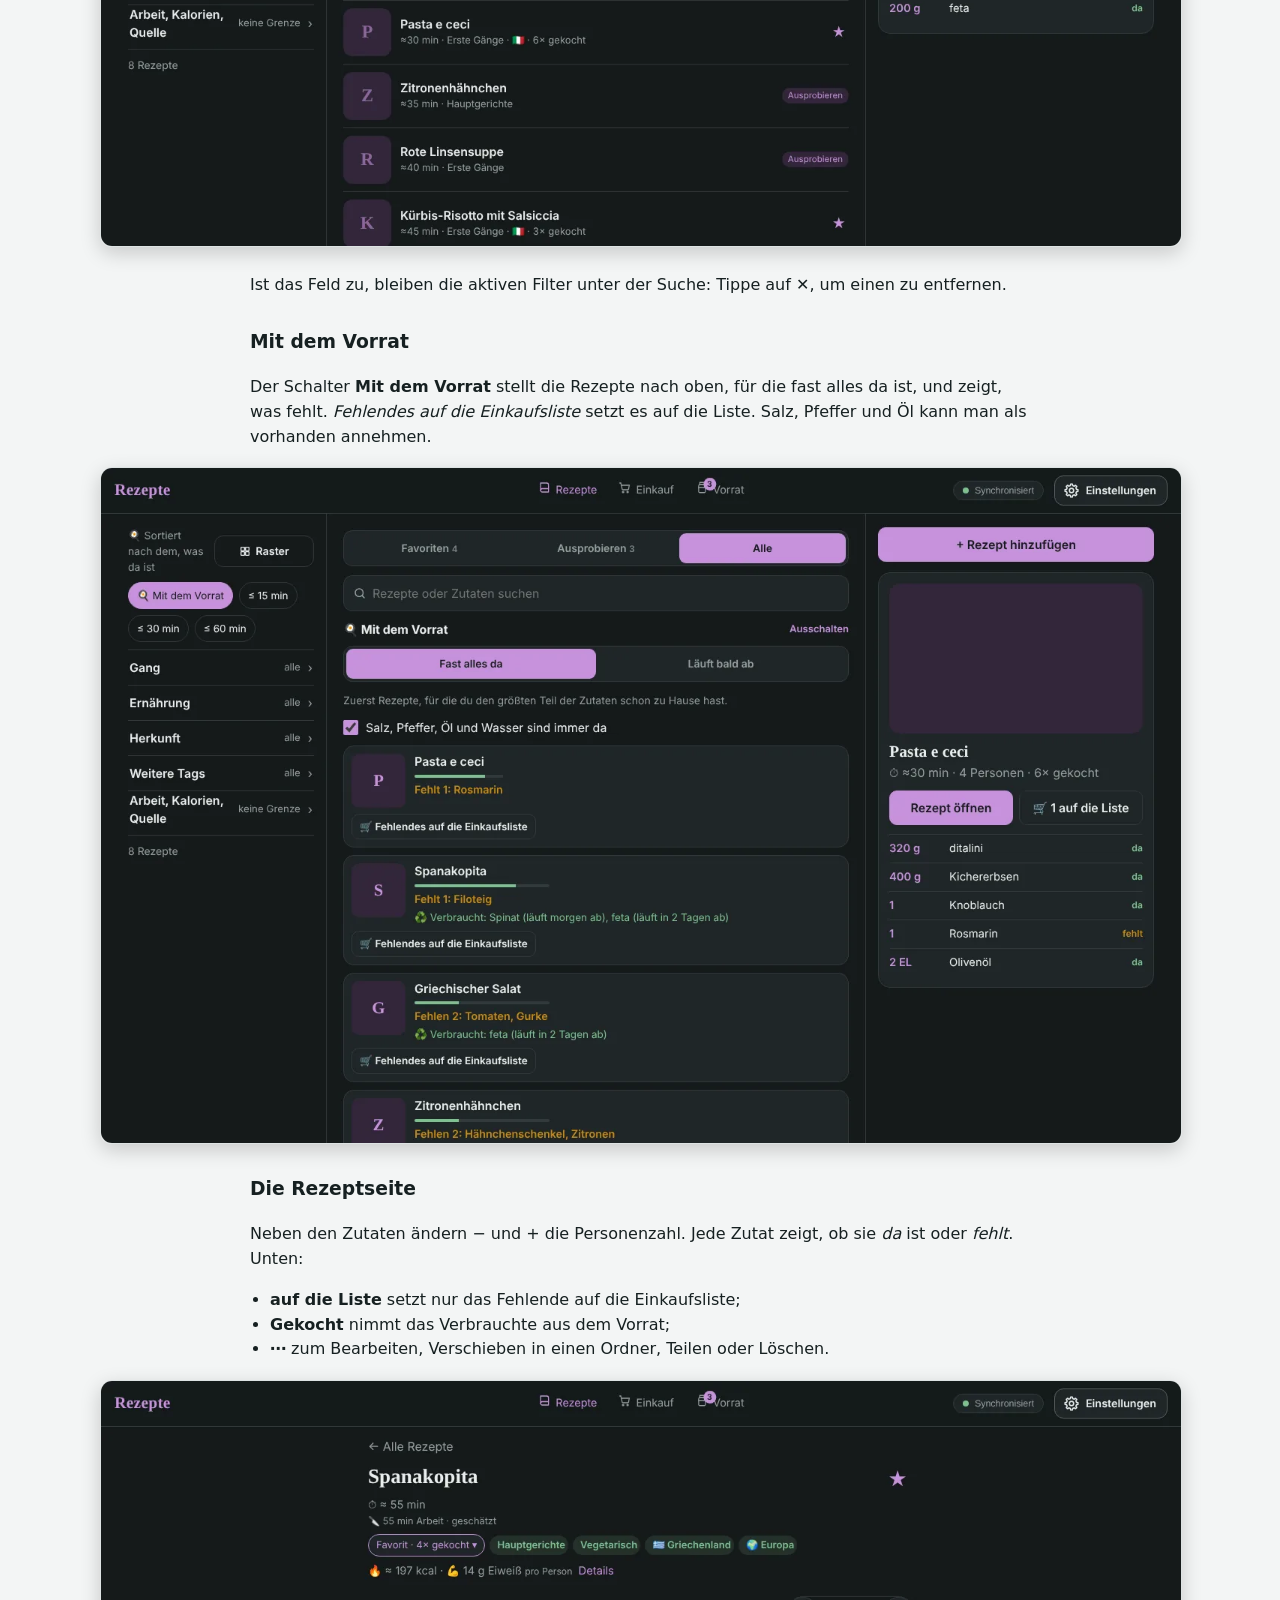
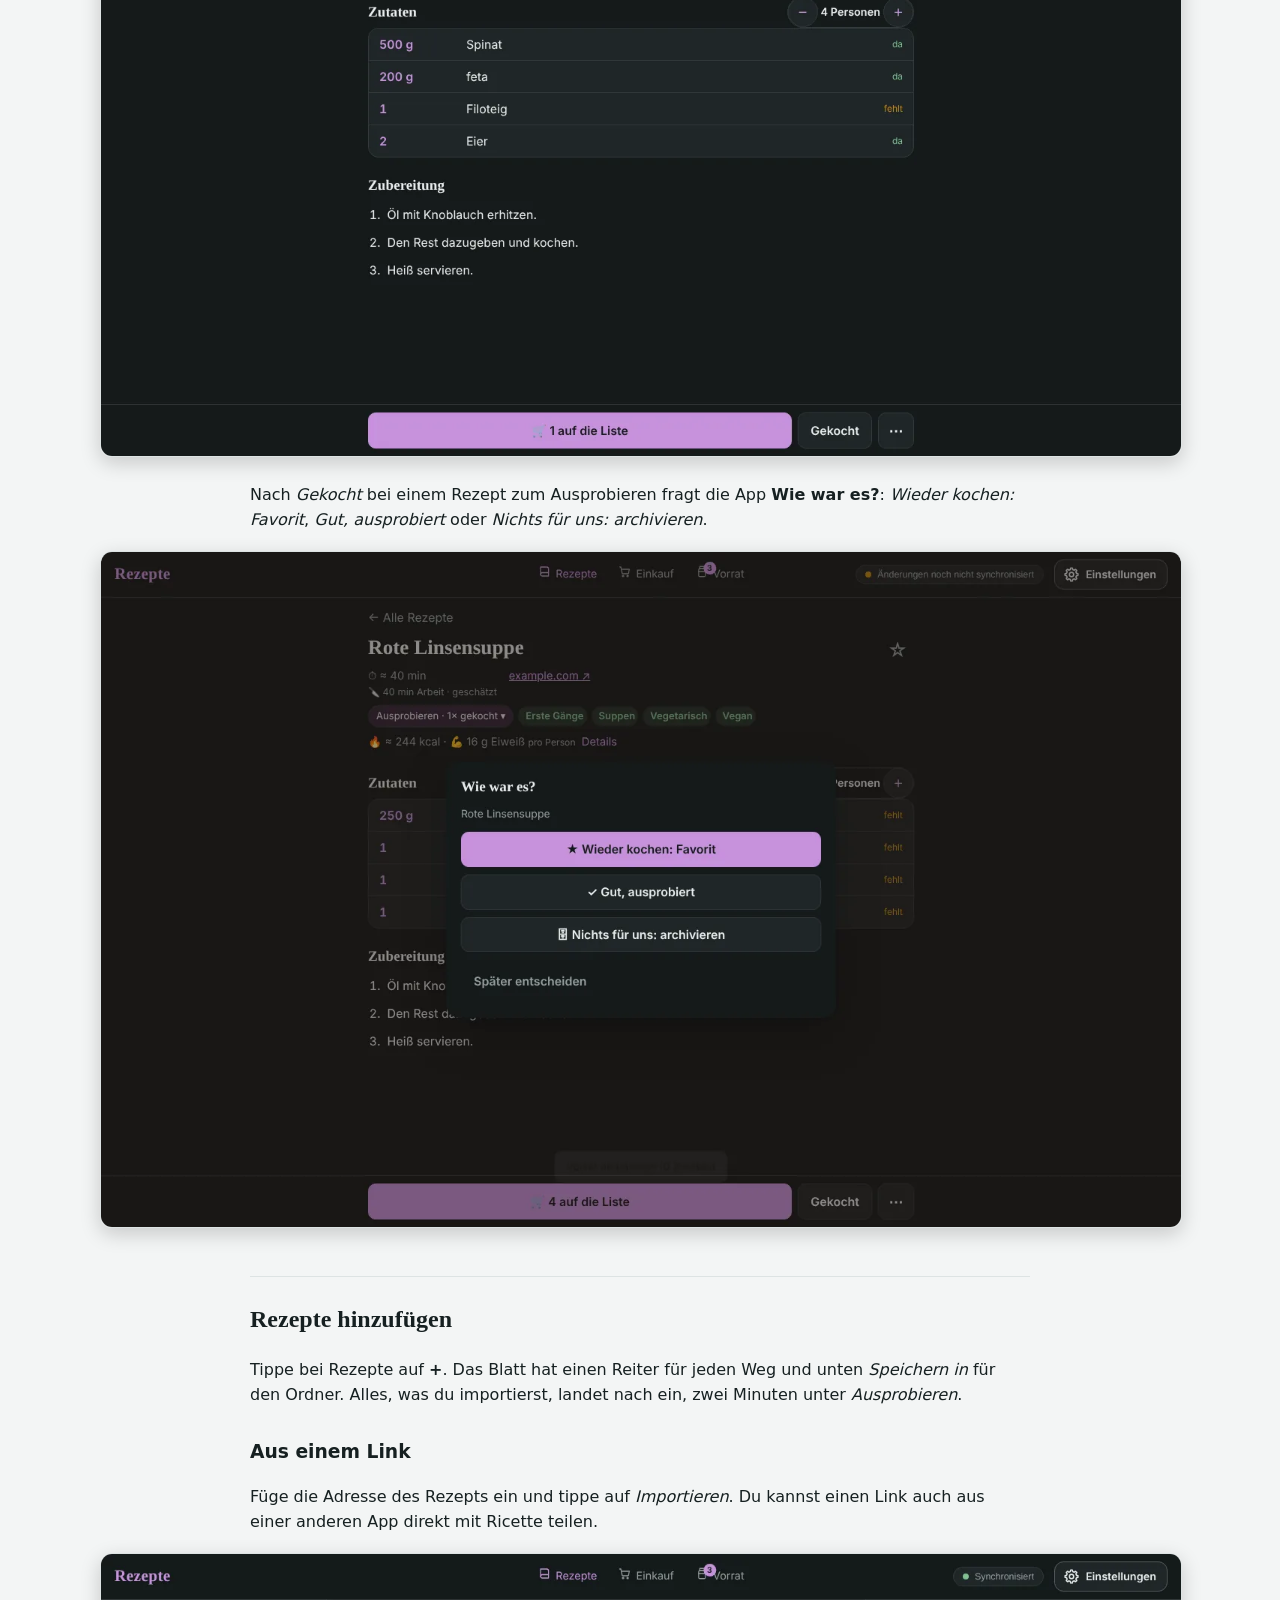
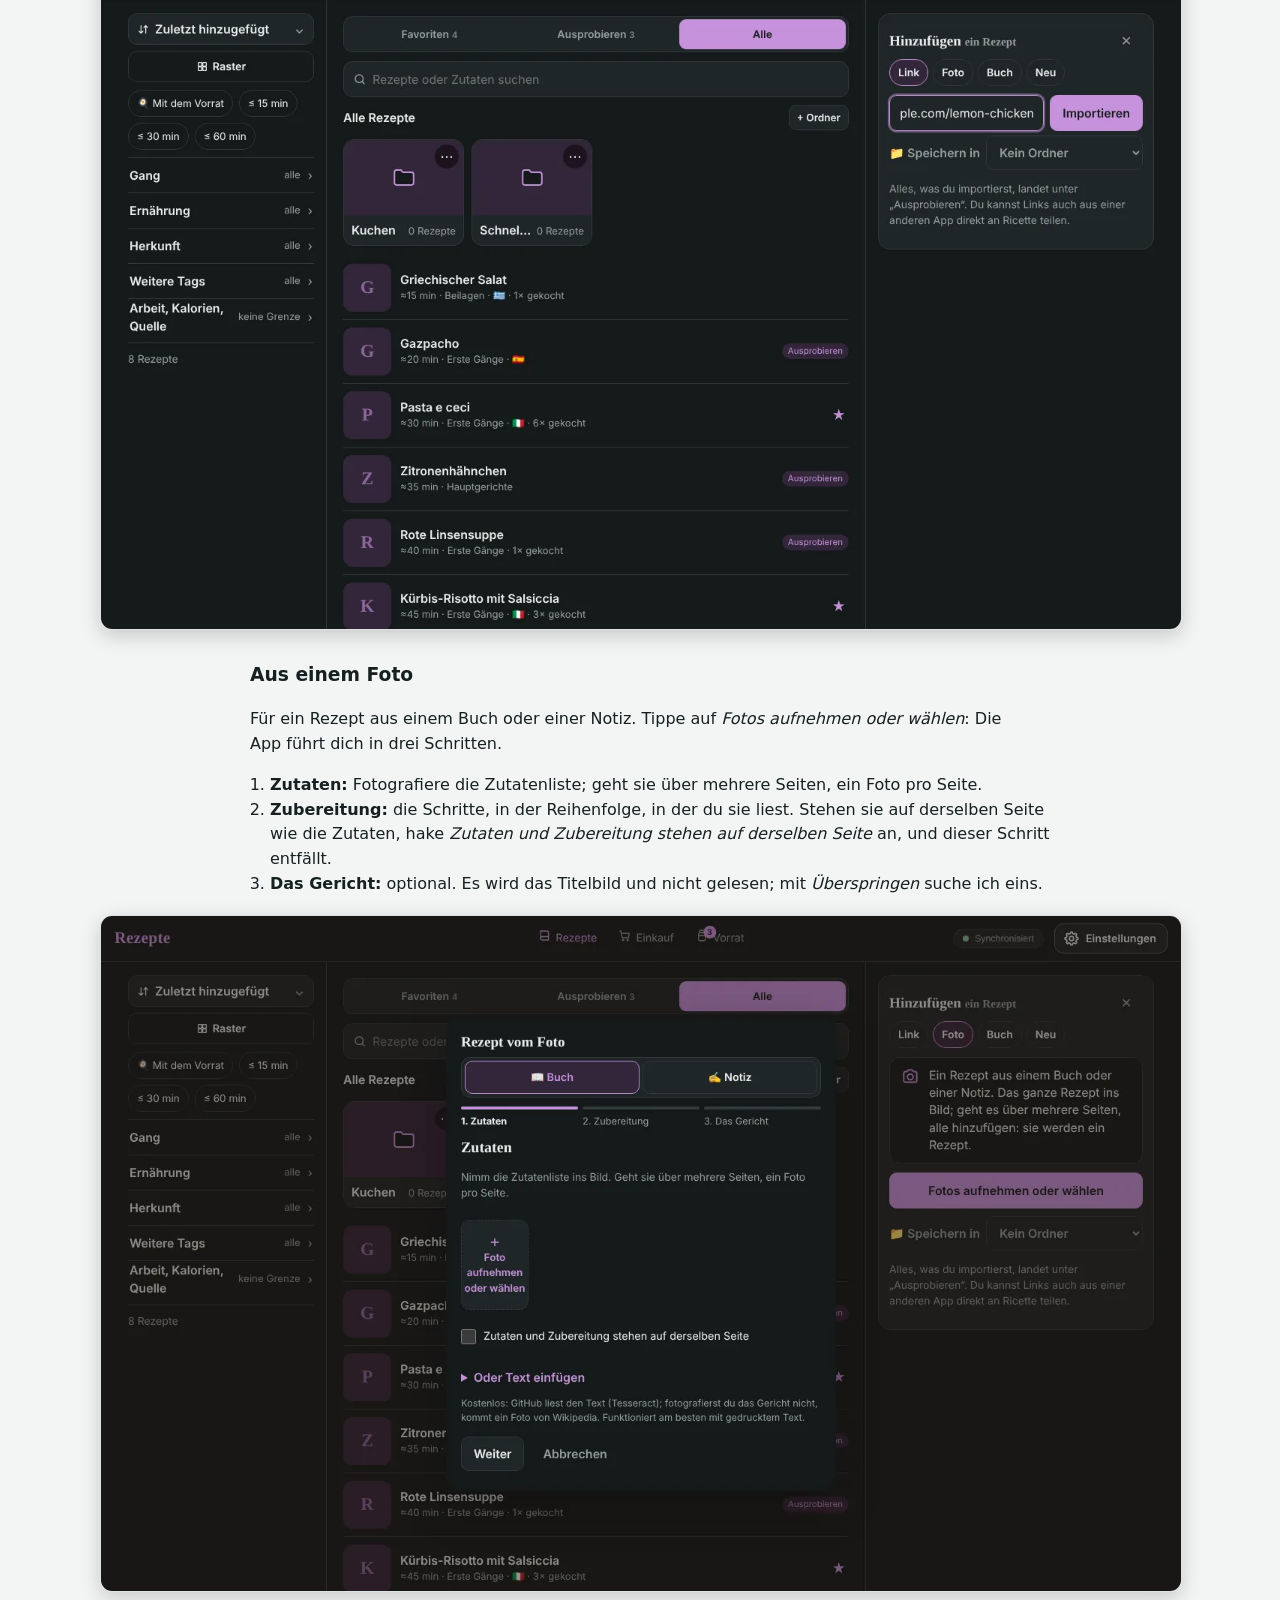
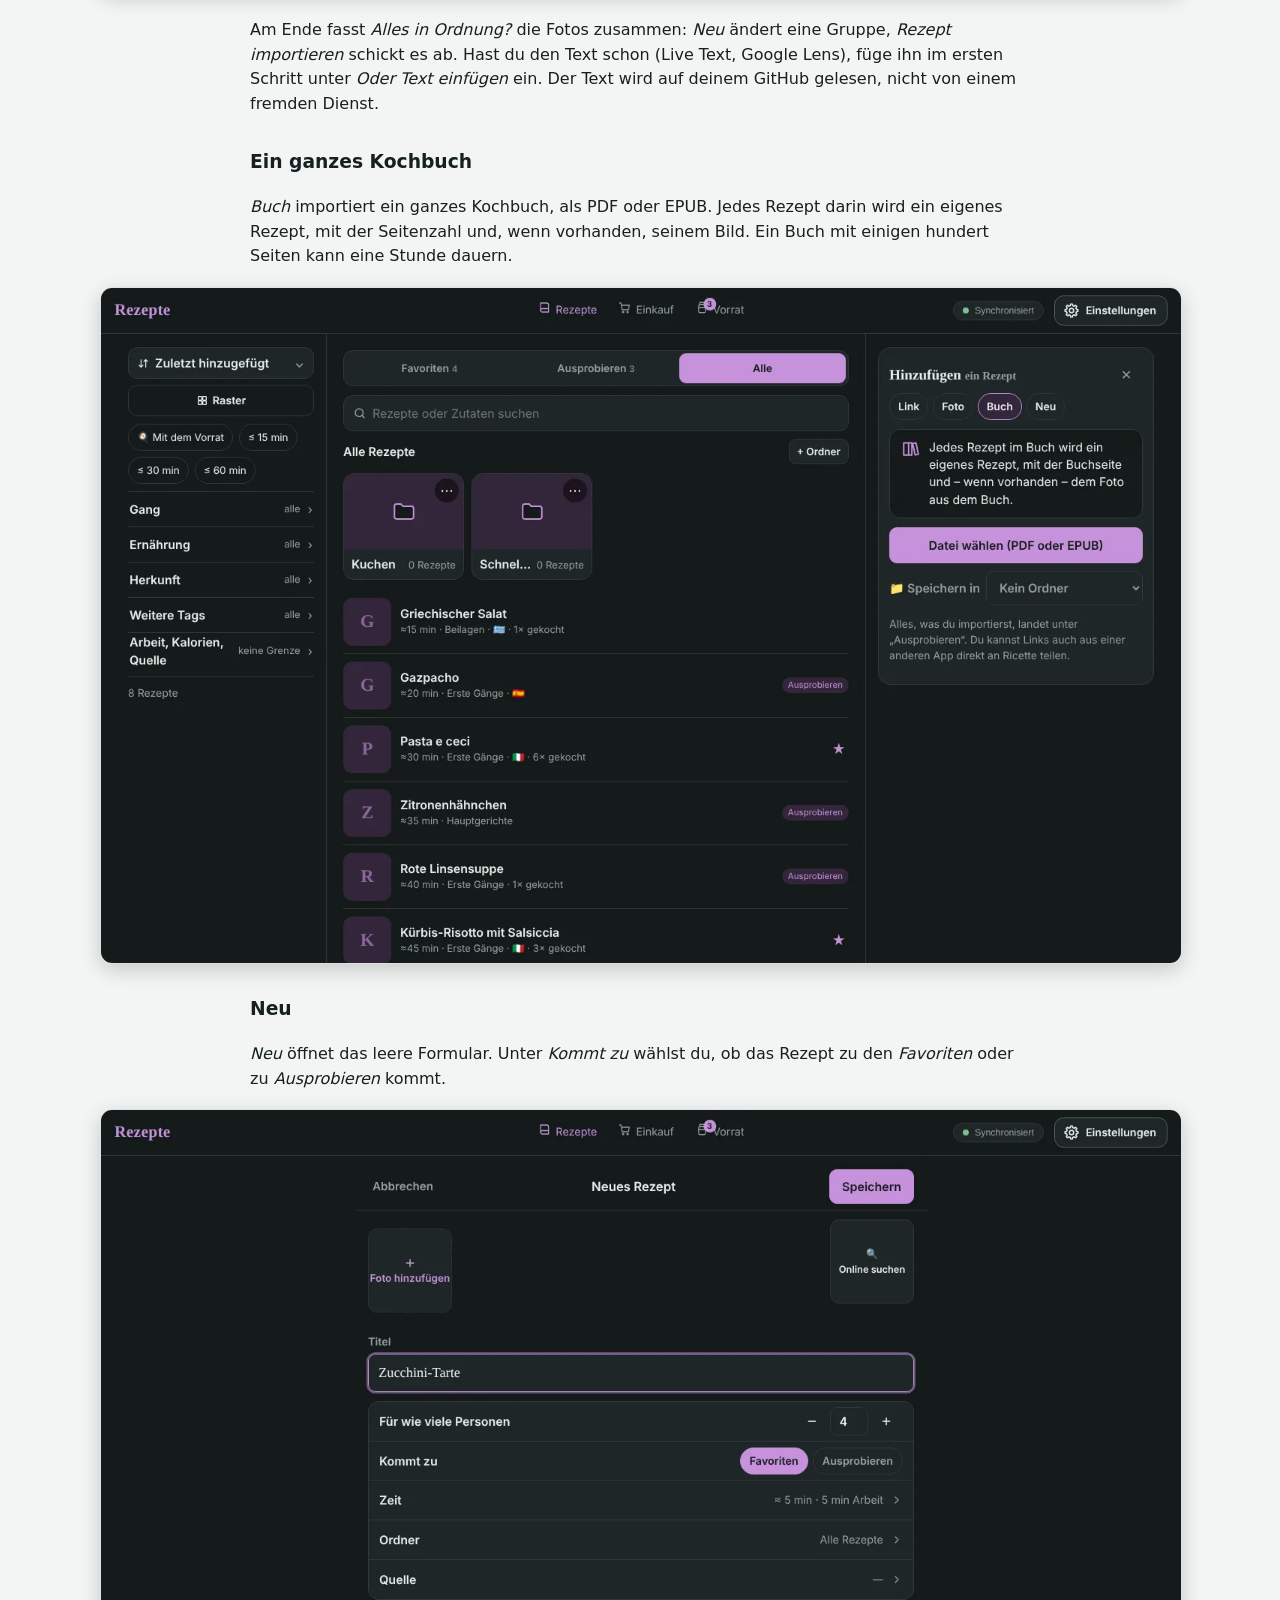
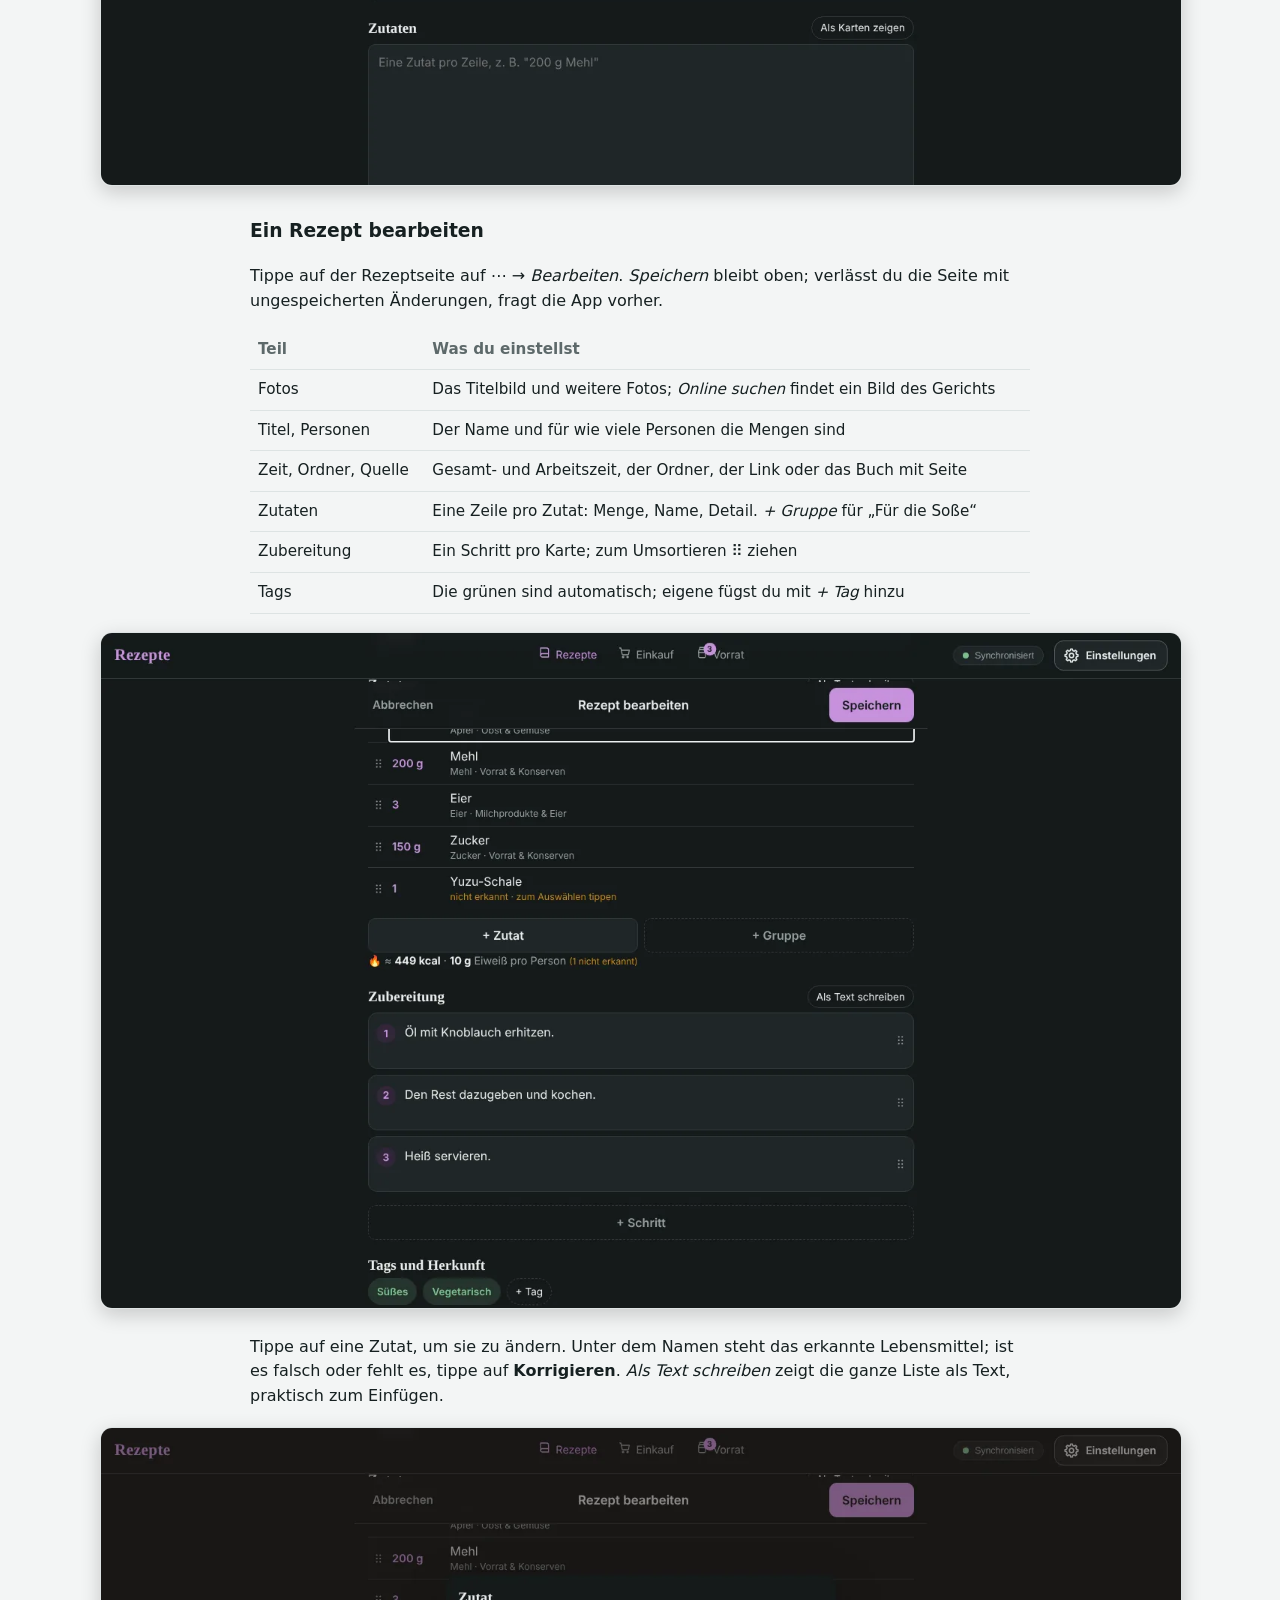
==== commit da1a01cb: "Add files via upload" ====
--- a/guide-de.html
+++ b/guide-de.html
@@ -177,7 +177,7 @@
 <h3 id="hinzufugen">Hinzufügen</h3>
 <p>Tippe auf <strong>+</strong> und schreib zum Beispiel <code>2 l Milch, Eier, 1,5 kg Mehl</code>, dann Enter. Menge und Abteilung werden erkannt, und das Feld bleibt für das Nächste offen. Darunter steht, was du gerade hinzugefügt hast: Tippe auf einen Namen, um ihn zu ändern.</p>
 <p><img class="ph" loading="lazy" alt="Das + bei Einkauf: mehreres auf einmal" src="guide/de/31-list-add.webp" /><img class="dk" loading="lazy" alt="Das + bei Einkauf: mehreres auf einmal" src="guide/de/desk/31-list-add.webp" /></p>
-<p>Aus einem Rezept setzt <em>zur Einkaufsliste</em> die fehlenden Zutaten mit Menge auf die Liste. Was im Vorrat zur Neige geht, kommt von selbst auf die Liste.</p>
+<p>Aus einem Rezept setzt <em>zur Einkaufsliste</em> die fehlenden Zutaten mit Menge auf die Liste. Wenn im Vorrat etwas ausgeht, fragt die App, ob es auf die Liste soll (siehe <a href="#wenn-etwas-ausgeht">Wenn etwas ausgeht</a>).</p>
 <h3 id="ansichten-und-filter">Ansichten und Filter</h3>
 <p><strong>Filter</strong> öffnet die Wahl der Ansicht: <em>Gruppieren nach</em> Abteilung, Rezept oder Laden, oder <em>Als Liste</em>: <em>Meine Reihenfolge</em>, <em>A–Z</em>, neueste. Darunter die Schnellfilter nach Laden. Abteilungen, Rezepte und deine Reihenfolge gelten auf allen Geräten, auch in Everyday.</p>
 <p><img class="ph" loading="lazy" alt="Die Ansicht wählen" src="guide/de/32-list-views.webp" /><img class="dk" loading="lazy" alt="Die Ansicht wählen" src="guide/de/desk/32-list-views.webp" /></p>
@@ -185,7 +185,7 @@
 <p>Tippe auf den Namen eines Eintrags: Das Blatt des Produkts öffnet sich, dasselbe wie im Wagen und im Vorrat. Oben zeigen drei Reiter, wo es ist: <em>Auf der Liste</em>, <em>Im Wagen</em> und <em>Zu Hause</em>, mit Menge und Ort.</p>
 <ul>
 <li>Darunter der Teil für diesen Ort: wie viel kaufen, wie viel genommen, oder wie viel zu Hause da ist.</li>
-<li>Unten <em>Das Produkt, überall</em>: Abteilung, Läden unter <em>Gibt es bei</em> und Notiz, überall gleich. Kein Laden heißt „überall“.</li>
+<li>Unten <em>Das Produkt, überall</em>: Abteilung, Läden unter <em>Gibt es bei</em> und Notiz, überall gleich. Kein Laden heißt „überall“. <em>+ Neuer Laden</em> fragt nach dem Namen und, wenn du willst, nach Adresse, Öffnungszeiten und wie lange du meistens brauchst; den Rest ergänzt du später unter Einstellungen → <em>Einkauf und Läden</em> → <em>Geschäfte</em>, wo Läden mit nur einem Namen als <em>noch offen</em> markiert sind.</li>
 <li>Steht das Produkt nicht auf der Liste, setzt <em>Auf die Liste</em> es drauf; ist es nicht zu Hause, <em>In den Vorrat</em>.</li>
 <li>Der rote Knopf sagt, was er entfernt: <em>Von der Liste nehmen</em>, <em>Aus dem Wagen nehmen</em> oder <em>Aus dem Vorrat nehmen</em> (mit <em>Rückgängig</em> direkt danach).</li>
 </ul>
@@ -208,11 +208,15 @@
 <p>Tippe auf <strong>+</strong> und schreib zum Beispiel <code>6 Eier bis 20.11., 1 kg Mehl</code>: „bis 20.11.“ setzt das Ablaufdatum. <em>Kommt in</em> wählt den Ort: den, den du gerade ansiehst, oder <em>Automatisch</em>, dann kommt alles an seinen Platz. Mit <em>Scannen</em> hältst du den Barcode vor die Kamera, und das Produkt wird erkannt.</p>
 <p><img class="ph" loading="lazy" alt="Das + beim Vorrat" src="guide/de/41-pantry-add.webp" /><img class="dk" loading="lazy" alt="Das + beim Vorrat" src="guide/de/desk/41-pantry-add.webp" /></p>
 <h3 id="ablaufdaten-und-schwellen">Ablaufdaten und Schwellen</h3>
-<p>Tippe auf ein Produkt für sein Blatt, dasselbe wie beim Einkauf (siehe <a href="#das-blatt-eines-produkts">Das Blatt eines Produkts</a>). <em>Erinnern, wenn es sinkt auf</em> ist die Schwelle: darunter kommt das Produkt von selbst auf die Einkaufsliste. <em>Auffüllen bis</em> sagt, wie viel du kaufen sollst. <em>Haltbar bis</em> und <em>Tage vorher erinnern</em> bestimmen die Erinnerung am Morgen. Die Läden unter <em>Gibt es bei</em> kommen mit dem Produkt zurück auf die Liste, wenn es ausgeht.</p>
+<p>Tippe auf ein Produkt für sein Blatt, dasselbe wie beim Einkauf (siehe <a href="#das-blatt-eines-produkts">Das Blatt eines Produkts</a>). <em>Erinnern, wenn es sinkt auf</em> ist die Schwelle: wird sie erreicht, fragt die App, ob das Produkt auf die Einkaufsliste soll. <em>Auffüllen bis</em> sagt, wie viel du kaufen sollst. <em>Haltbar bis</em> und <em>Tage vorher erinnern</em> bestimmen die Erinnerung am Morgen. Die Läden unter <em>Gibt es bei</em> kommen mit dem Produkt zurück auf die Liste, wenn es ausgeht.</p>
 <p><img class="ph" loading="lazy" alt="Ein Produkt: Menge, Schwelle, Ablaufdatum" src="guide/de/42-pantry-product.webp" /><img class="dk" loading="lazy" alt="Ein Produkt: Menge, Schwelle, Ablaufdatum" src="guide/de/desk/42-pantry-product.webp" /></p>
 <h3 id="grundvorrat-da-wenig-leer">Grundvorrat: Da, Wenig, Leer</h3>
-<p>Bei Salz, Öl, Gewürzen und Ähnlichem musst du keine Gramm zählen. Unter <em>Wie du es zählst</em> wählst du <strong>Da / Wenig / Leer</strong>: <em>Wenig</em> und <em>Leer</em> setzen es auf die Liste, und beim Einräumen wird es wieder <em>Da</em>. Kochen zieht davon nichts ab.</p>
+<p>Bei Salz, Öl, Gewürzen und Ähnlichem musst du keine Gramm zählen. Unter <em>Wie du es zählst</em> wählst du <strong>Da / Wenig / Leer</strong>: <em>Wenig</em> und <em>Leer</em> fragen, ob es auf die Liste soll, und beim Einräumen wird es wieder <em>Da</em>. Kochen zieht davon nichts ab.</p>
 <p><img class="ph" loading="lazy" alt="Grundvorrat: Da, Wenig, Leer" src="guide/de/43-staple.webp" /><img class="dk" loading="lazy" alt="Grundvorrat: Da, Wenig, Leer" src="guide/de/desk/43-staple.webp" /></p>
+<h3 id="wenn-etwas-ausgeht">Wenn etwas ausgeht</h3>
+<p>Wenn ein Grundvorrat auf <em>Wenig</em> oder <em>Leer</em> geht oder ein Produkt bei 0 (oder seiner Schwelle) ankommt, erscheint unten eine Nachricht: <em>H-Vollmilch: leer</em>. <strong>Auf die Liste</strong> setzt es auf die Einkaufsliste; bei Produkten mit Menge schlägt sie vor, wie viel du kaufst, bis zum vollen Vorrat oder eine Packung wie die, die du hattest, mit − und + änderbar. <strong>Nein, danke</strong> lässt es weg, bis es wieder da ist. Mit <em>Ab jetzt ohne Nachfrage auf die Liste setzen</em> fragt sie nicht mehr.</p>
+<p>Was auf einem anderen Handy oder in Everyday beim Kochen ausgeht, erscheint oben im Vorrat: <em>Hinzufügen</em> setzt es auf die Liste. Auf der Liste zeigt die Zeile <em>🛒 auf der Liste</em>. Unter Einstellungen → <em>Vorrat und Erinnerungen</em> → <em>Wenn etwas ausgeht</em> wählst du <em>Nachfragen</em>, <em>Selbst auf die Liste setzen</em> oder <em>Nichts tun</em>; das gilt auch in Everyday.</p>
+<p><img class="ph" loading="lazy" alt="Leer: auf die Liste?" src="guide/de/44b-pantry-low.webp" /><img class="dk" loading="lazy" alt="Leer: auf die Liste?" src="guide/de/desk/44b-pantry-low.webp" /></p>
 <h3 id="filter">Filter</h3>
 <p><strong>Filter</strong> wählt die Ansicht (Abteilungen, Haltbarkeit, Bestand, A–Z) und die Filter <em>Läuft bald ab</em>, <em>Abgelaufen</em>, <em>Wird knapp</em> und <em>Leer</em>, auch zusammen. <em>Rezepte mit dem, was da ist</em> öffnet Rezepte mit eingeschaltetem <em>Mit dem Vorrat</em>.</p>
 <p><img class="ph" loading="lazy" alt="Nur was bald abläuft" src="guide/de/44-pantry-filters.webp" /><img class="dk" loading="lazy" alt="Nur was bald abläuft" src="guide/de/desk/44-pantry-filters.webp" /></p>
@@ -231,7 +235,7 @@
 <p><strong>Sonntagabend.</strong> Du öffnest <em>Ausprobieren</em> und wählst zwei neue Rezepte: die rote Linsensuppe und das Zitronenhähnchen. Bei jedem tippst du auf <em>zur Einkaufsliste</em>: Nur was fehlt, kommt drauf. In Everyday kommt die Suppe auf Dienstag.</p>
 <p><strong>Montag, auf dem Wochenmarkt.</strong> Du öffnest den Einkauf nach Läden: Auf dem Wochenmarkt holst du Fenchel und Zitronen und hakst sie ab, während sie in die Tasche wandern. Zu Hause tippst du auf <em>In den Vorrat</em> und trägst das Ablaufdatum des Feta ein.</p>
 <p><strong>Dienstagabend.</strong> Rote Linsensuppe. Danach tippst du auf <em>Gekocht</em>: Der Vorrat zieht die Linsen ab, und auf <em>Wie war es?</em> antwortest du <em>Wieder kochen: Favorit</em>.</p>
-<p><strong>Donnerstag, wenig Zeit.</strong> Bei Rezepte schaltest du <em>Mit dem Vorrat</em> und <strong>≤ 30 min</strong> ein: Pasta e ceci geht mit dem, was da ist. Das Olivenöl wird knapp: Du tippst auf <em>Wenig</em>, und es steht schon auf der Liste für Samstag.</p>
+<p><strong>Donnerstag, wenig Zeit.</strong> Bei Rezepte schaltest du <em>Mit dem Vorrat</em> und <strong>≤ 30 min</strong> ein: Pasta e ceci geht mit dem, was da ist. Das Olivenöl wird knapp: Du tippst auf <em>Wenig</em>, dann auf <em>Auf die Liste</em>, und es steht auf der Liste für Samstag.</p>
 <h2 id="am-computer">Am Computer</h2>
 <p>Auf einem breiten Bildschirm nutzt Ricette drei Spalten. Links die Filter, immer offen. In der Mitte der Reiter. Rechts ein Bereich, der sich mit dem Reiter ändert:</p>
 <ul>
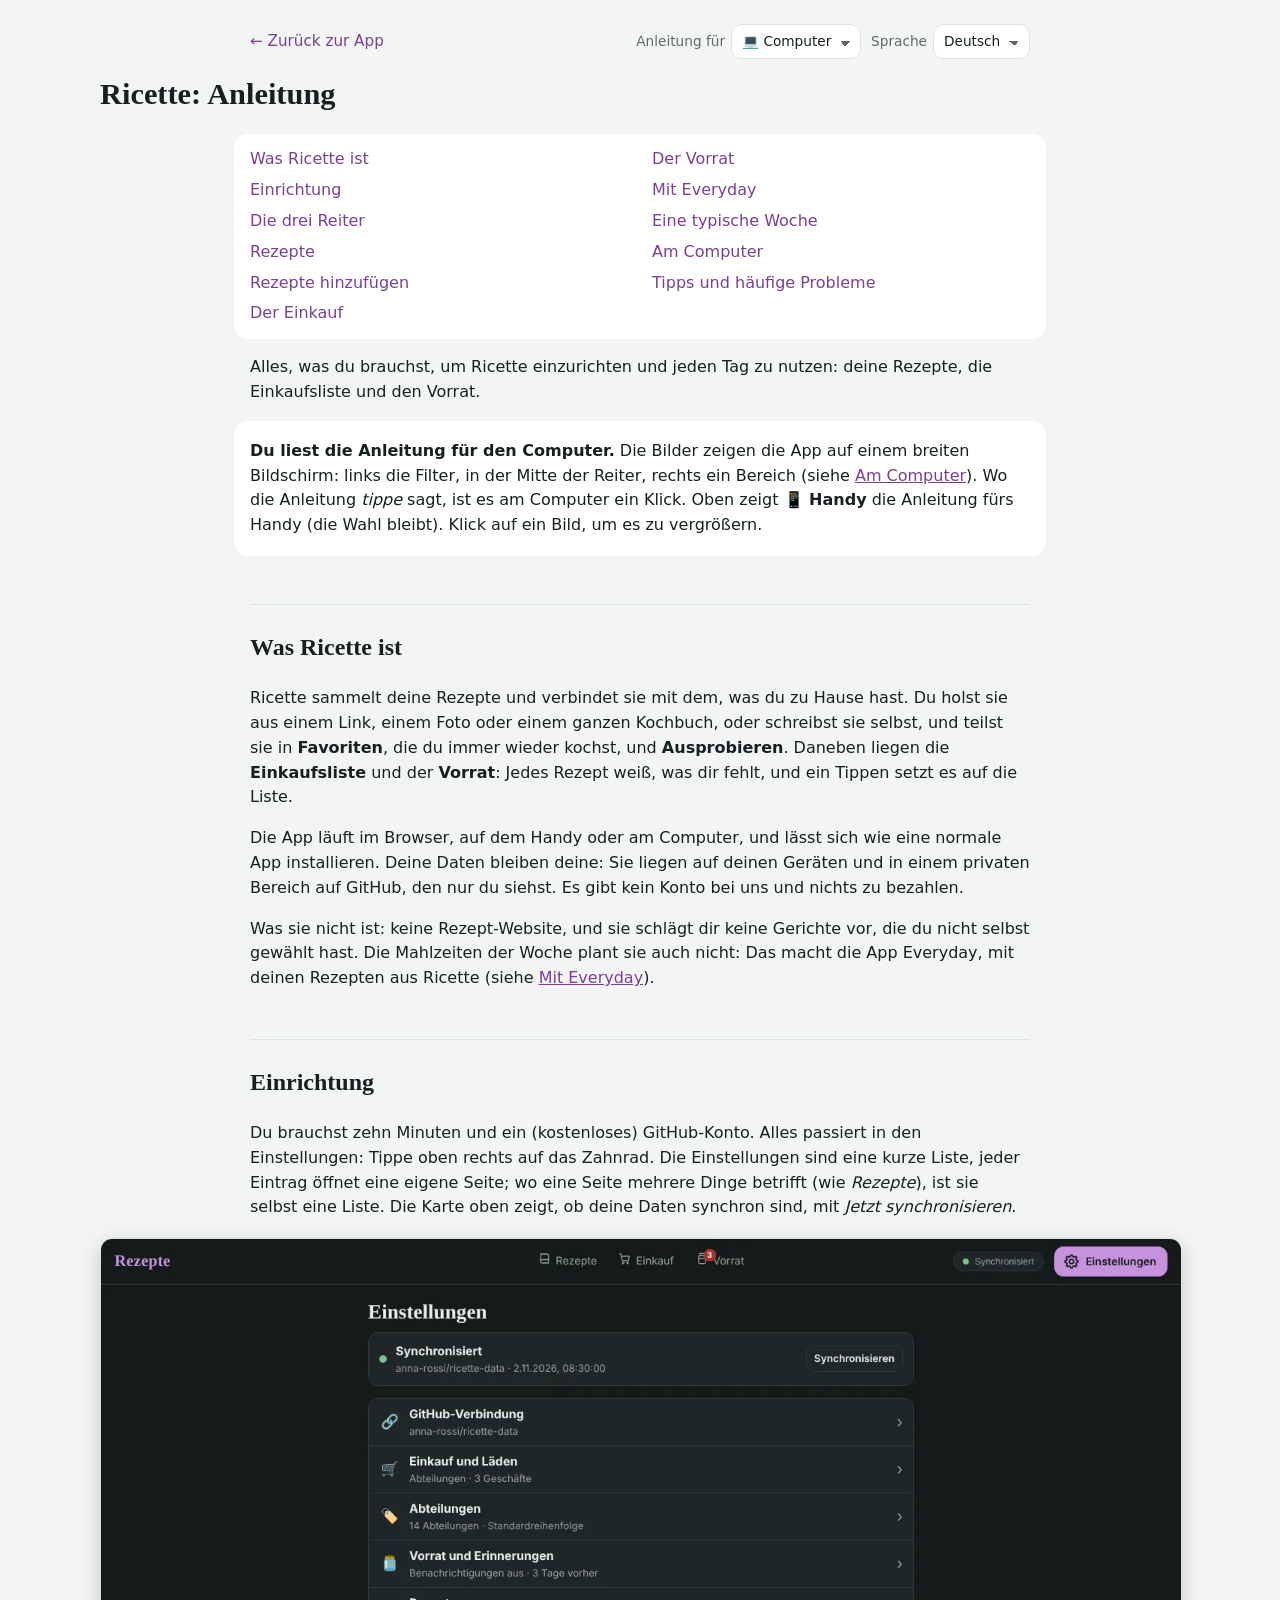
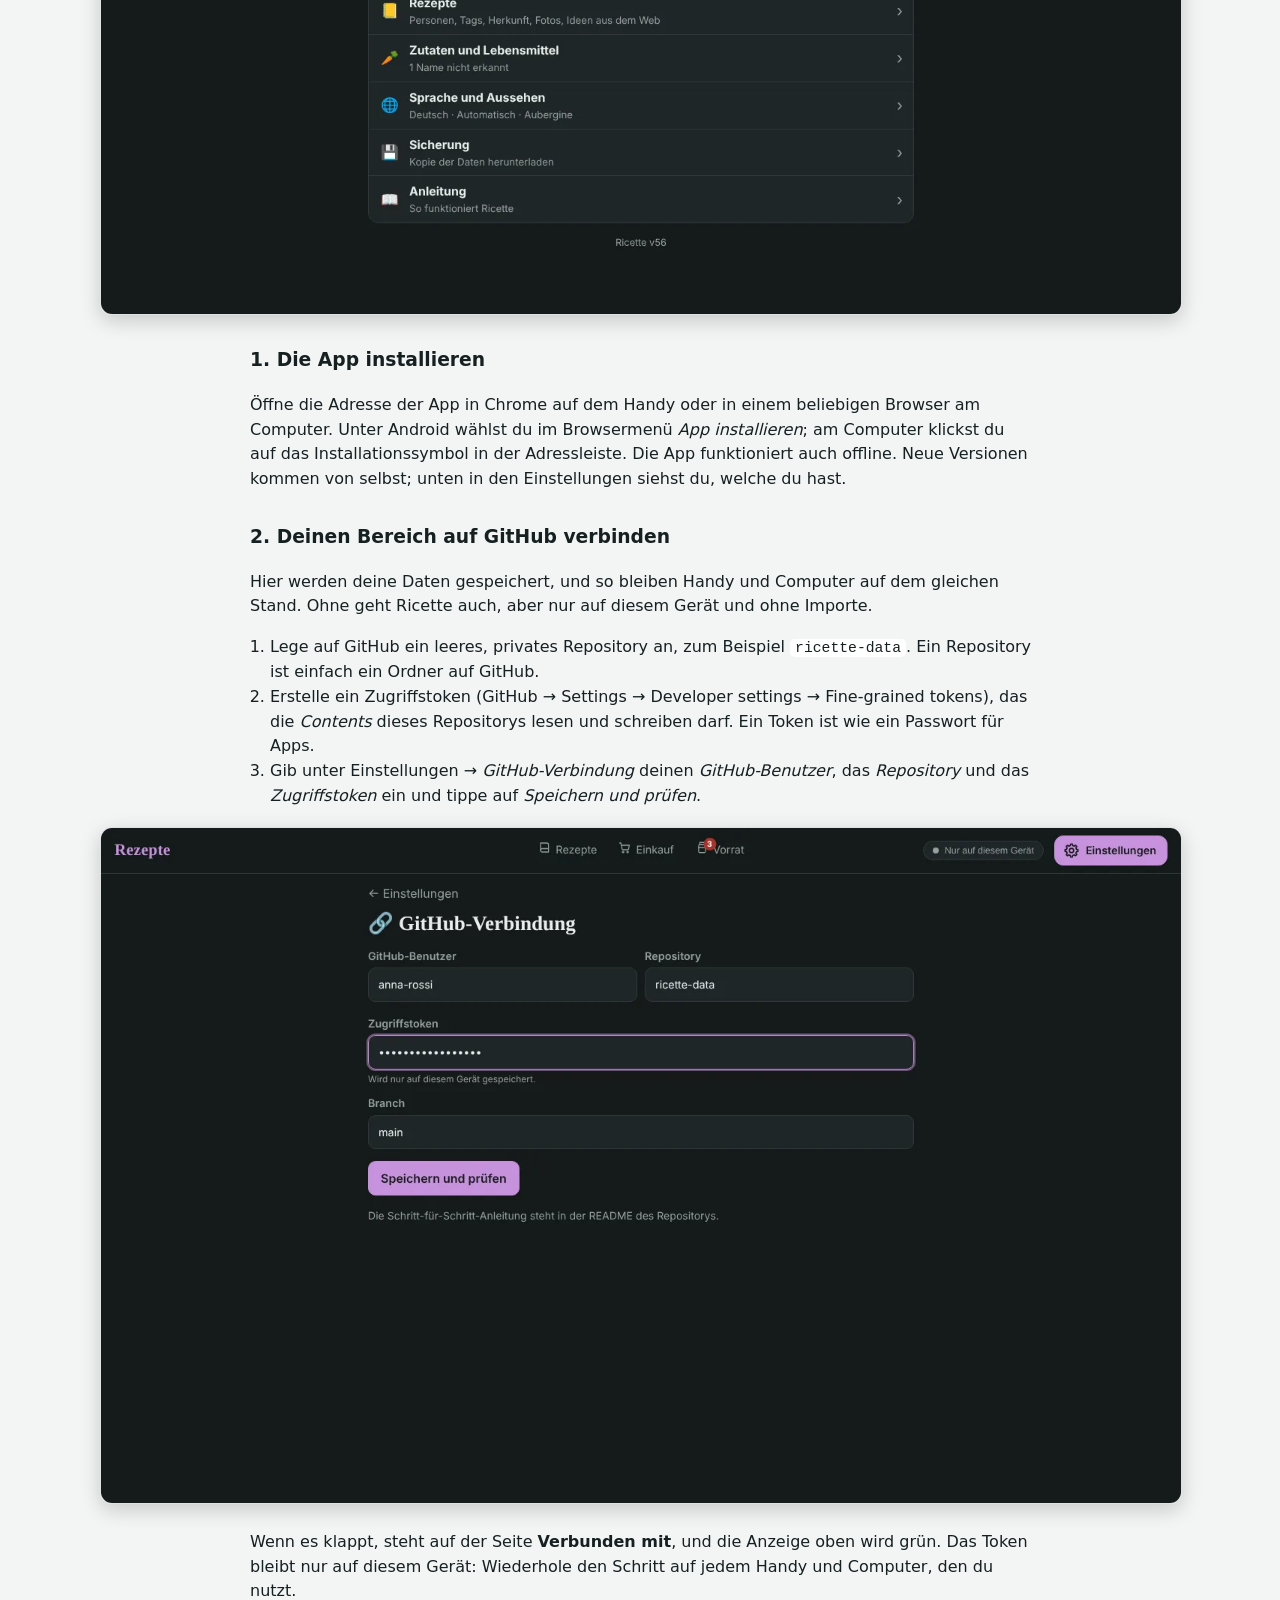
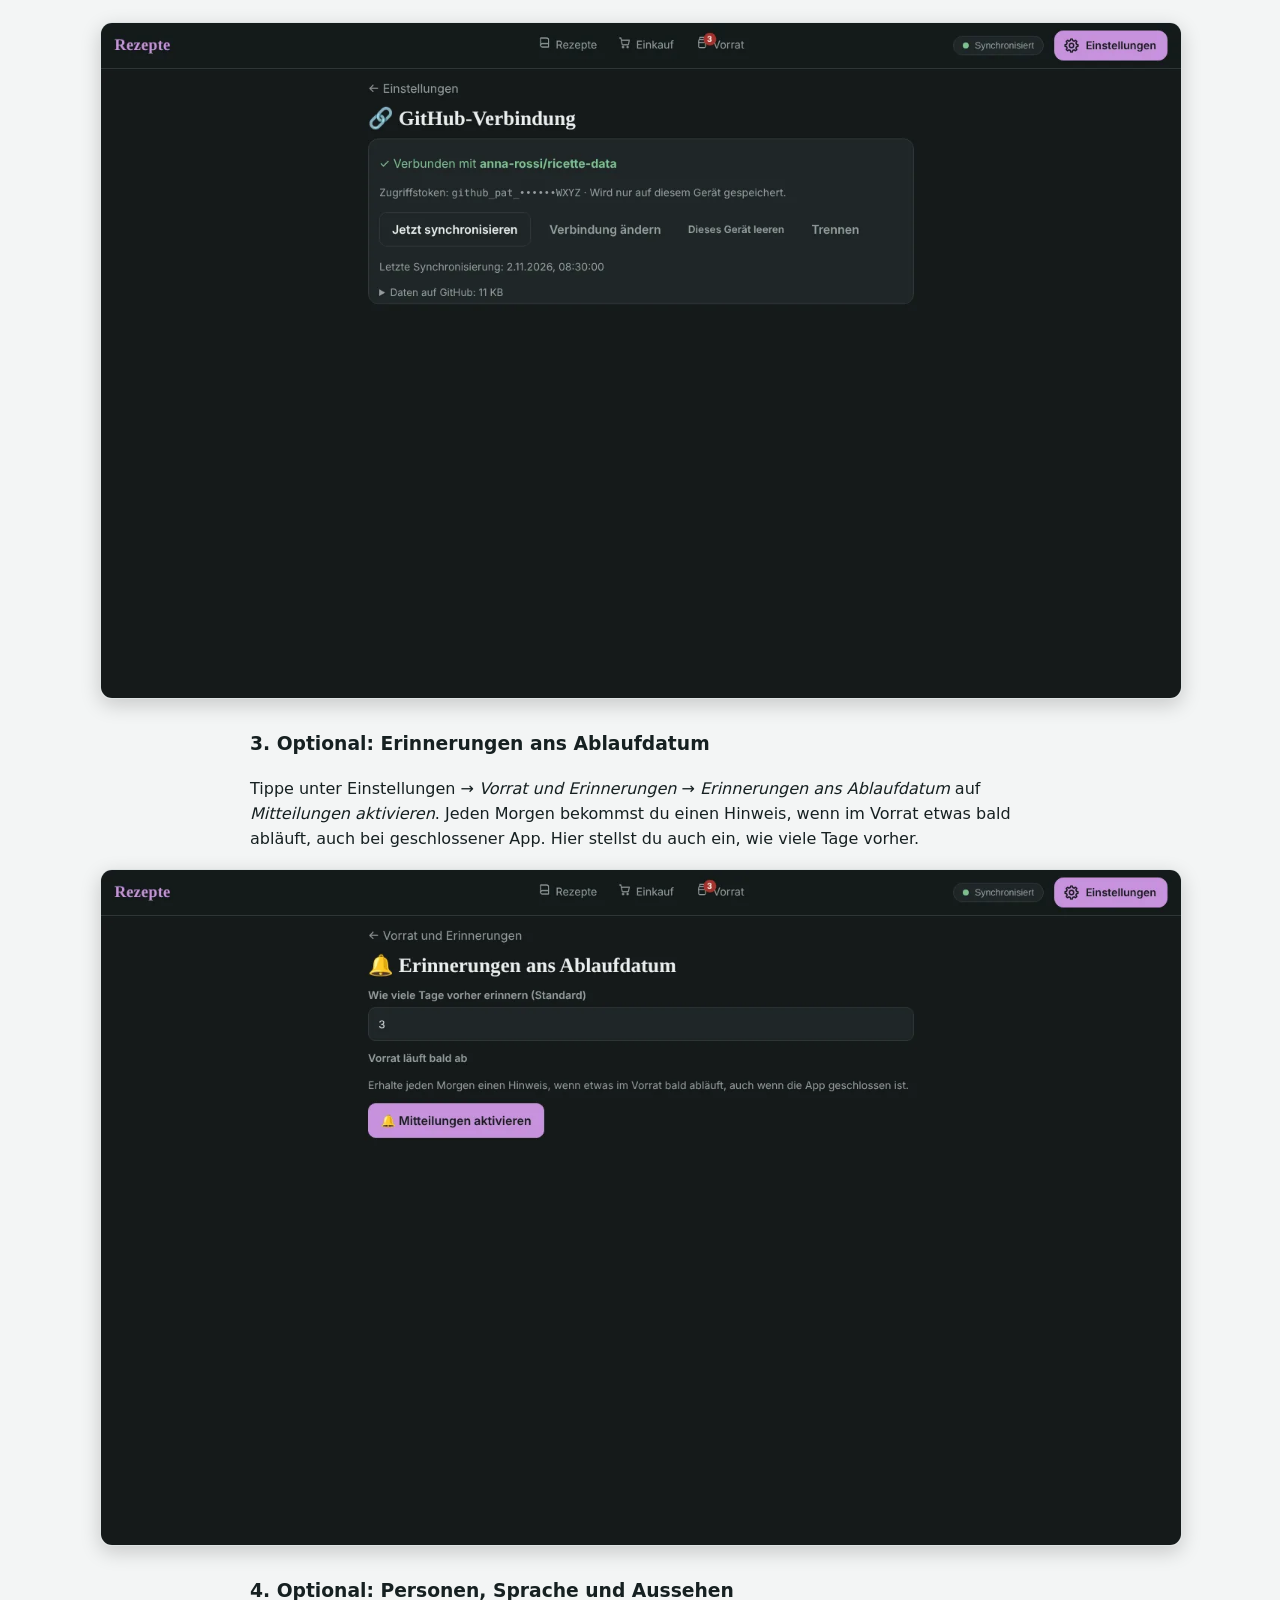
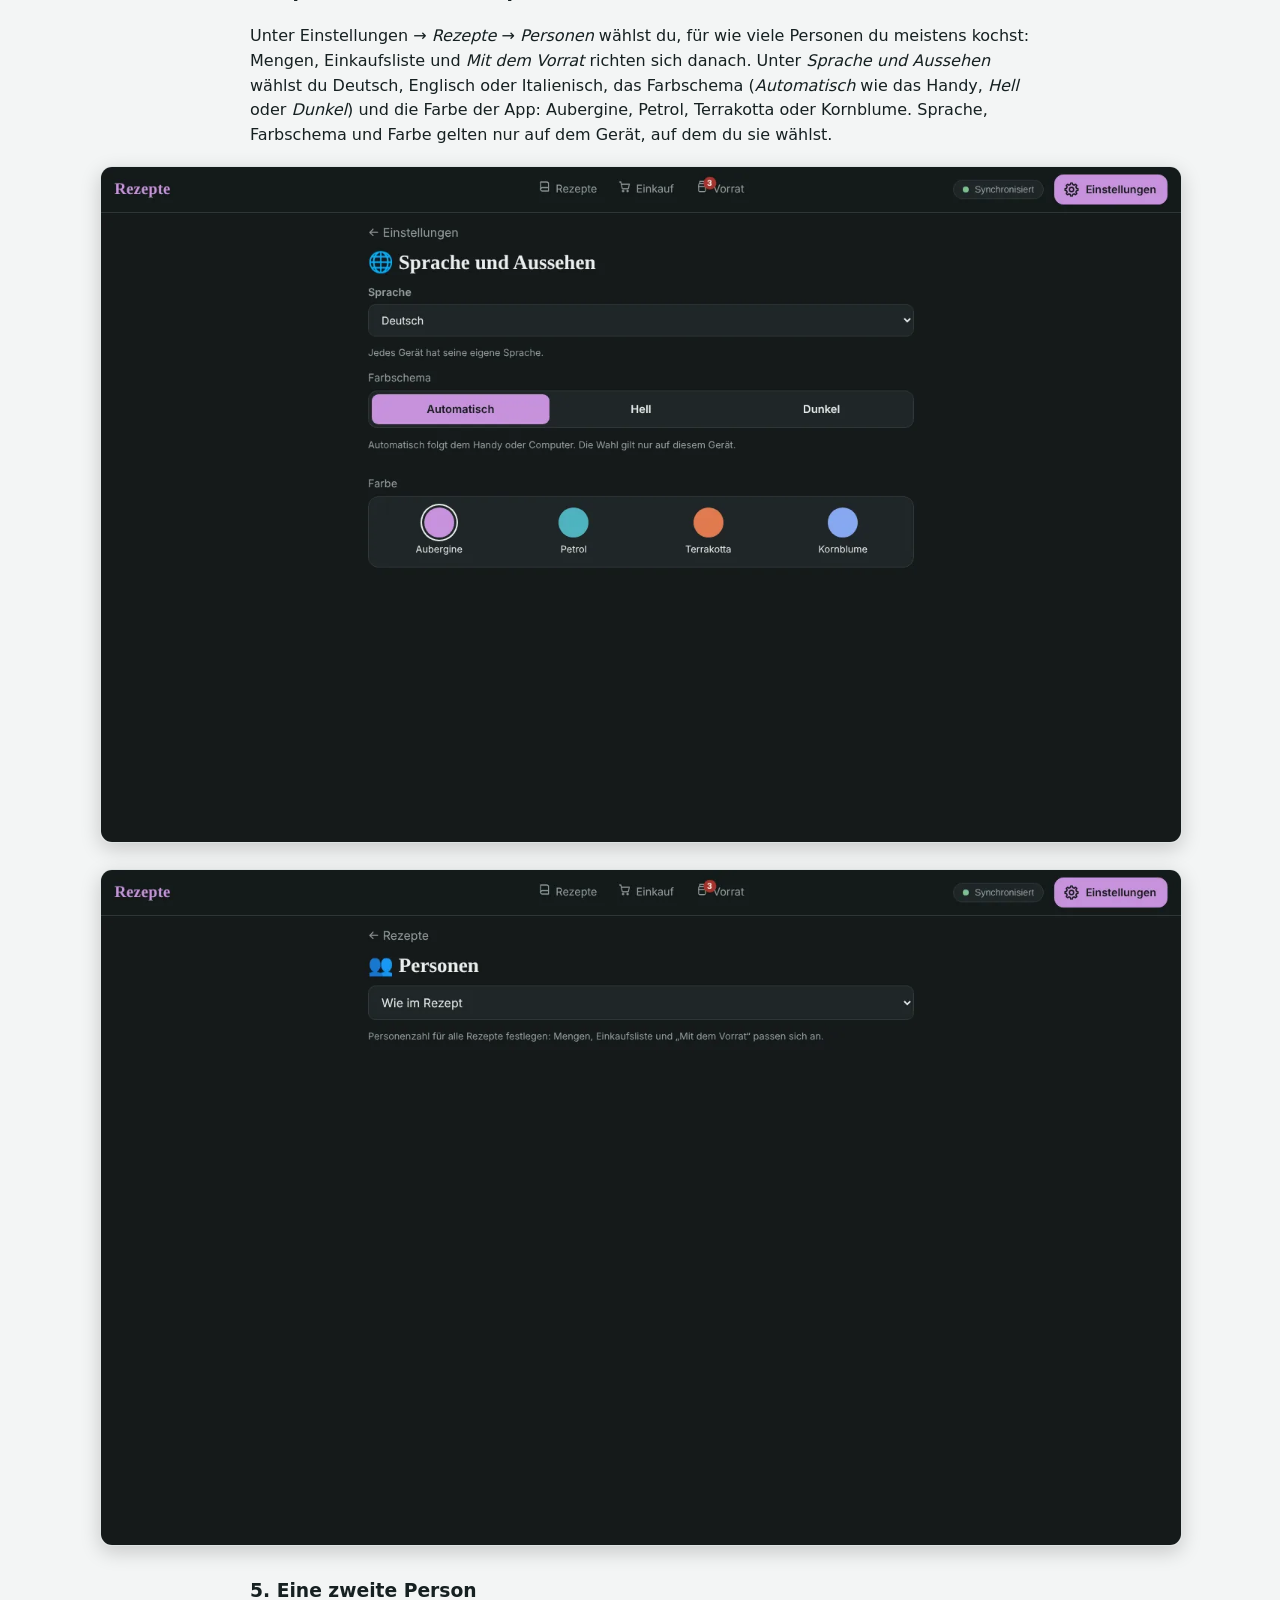
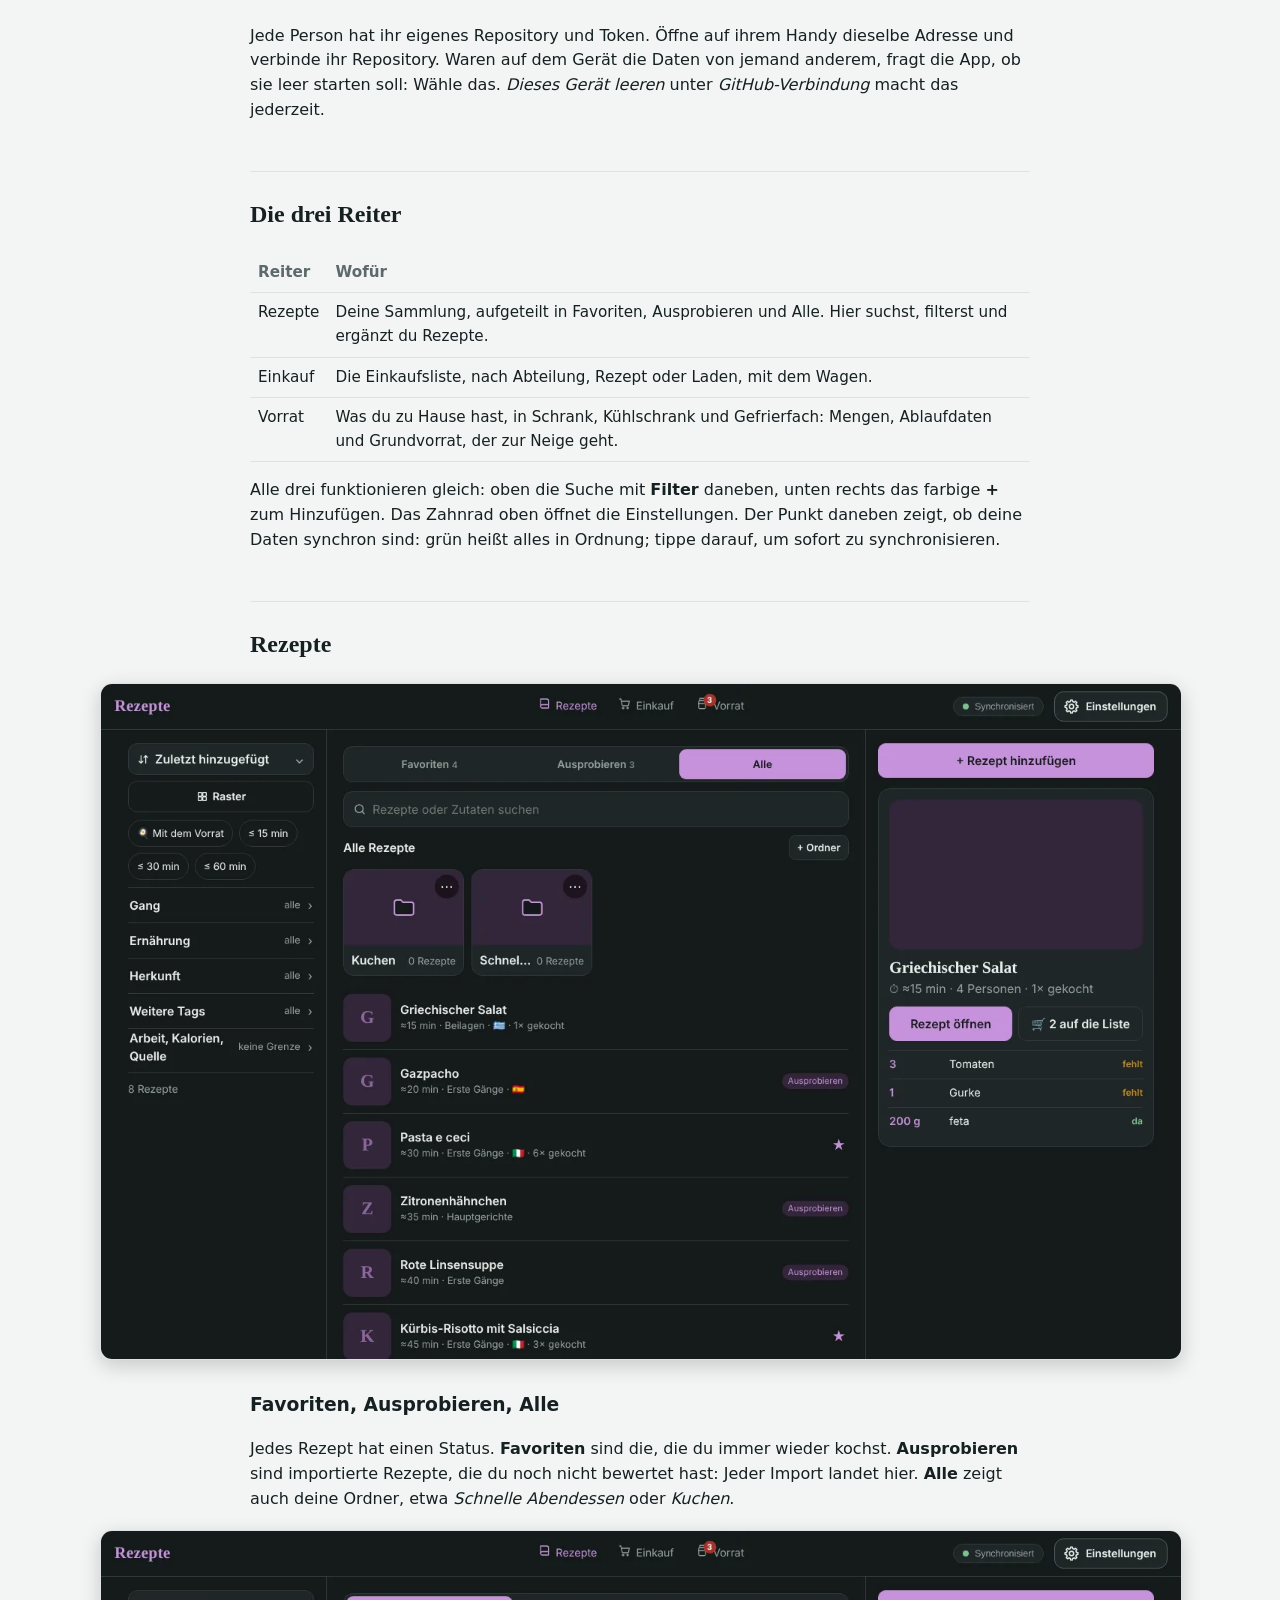
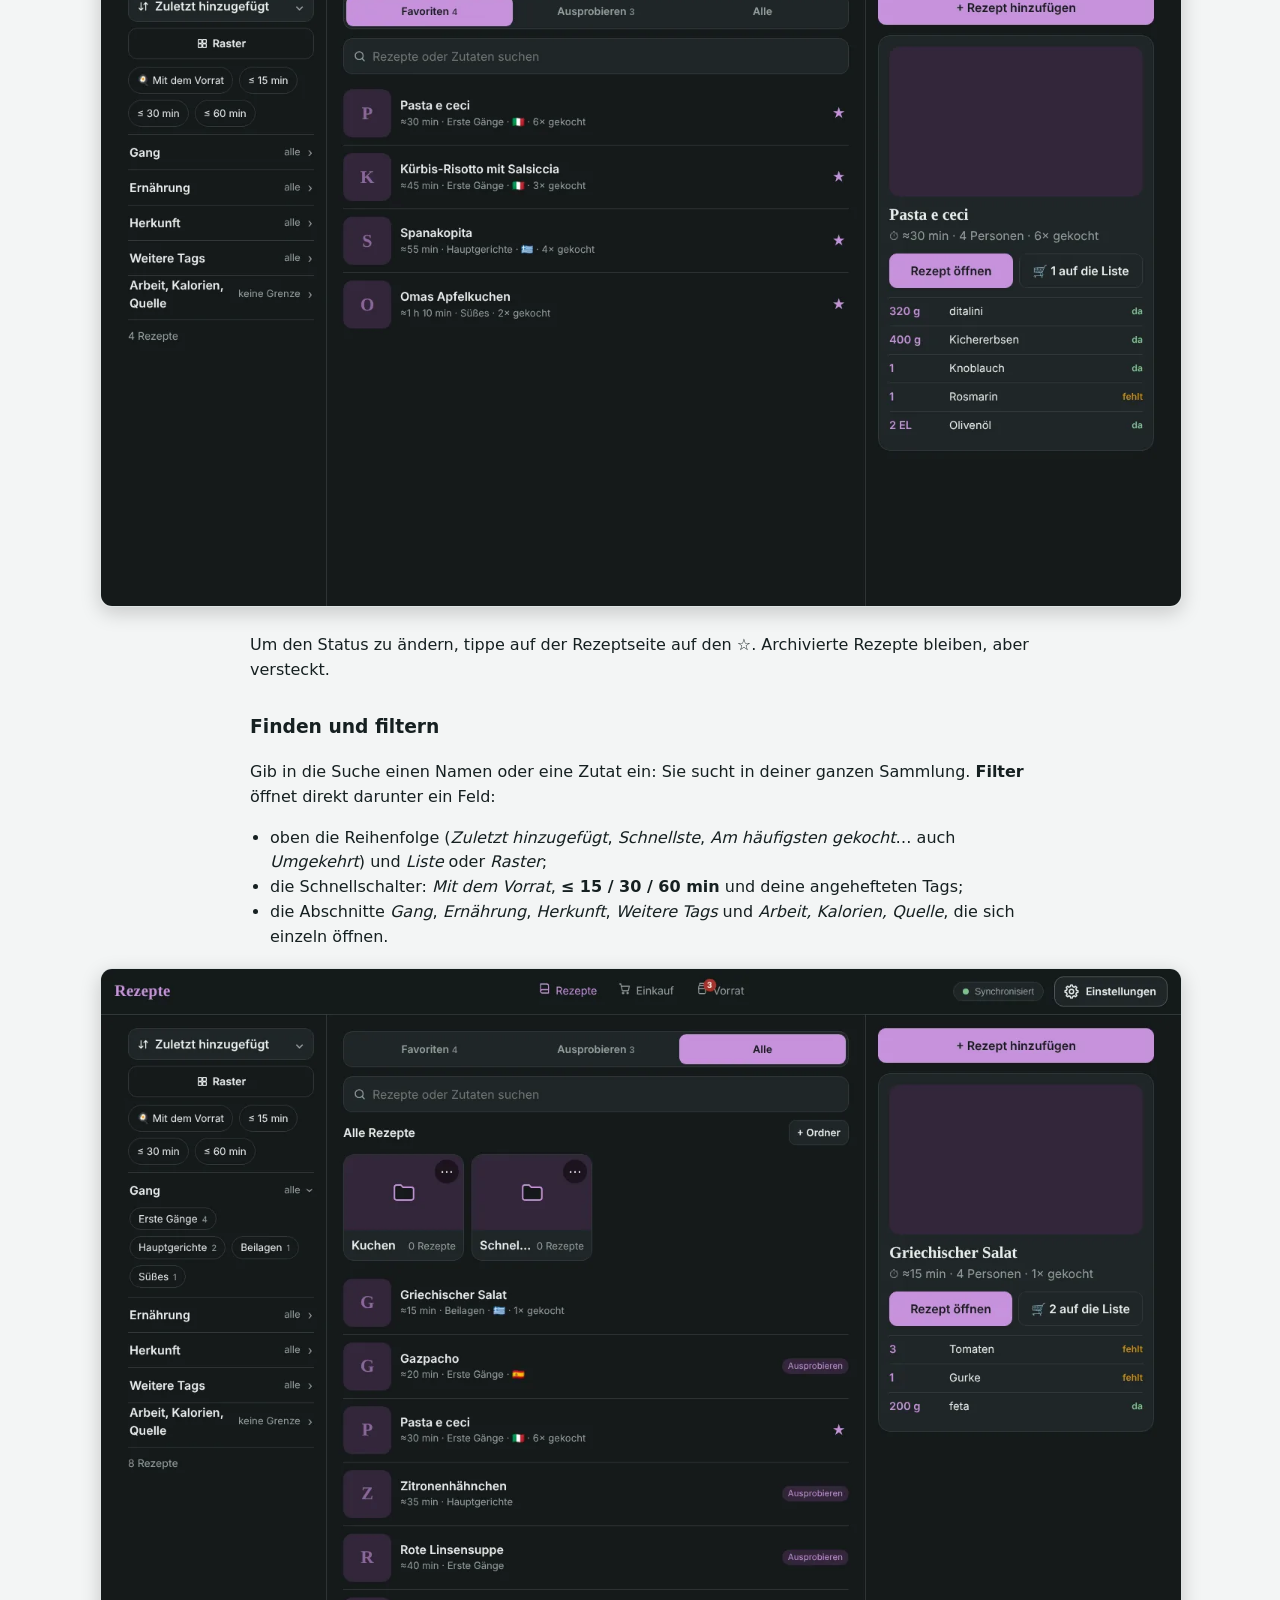
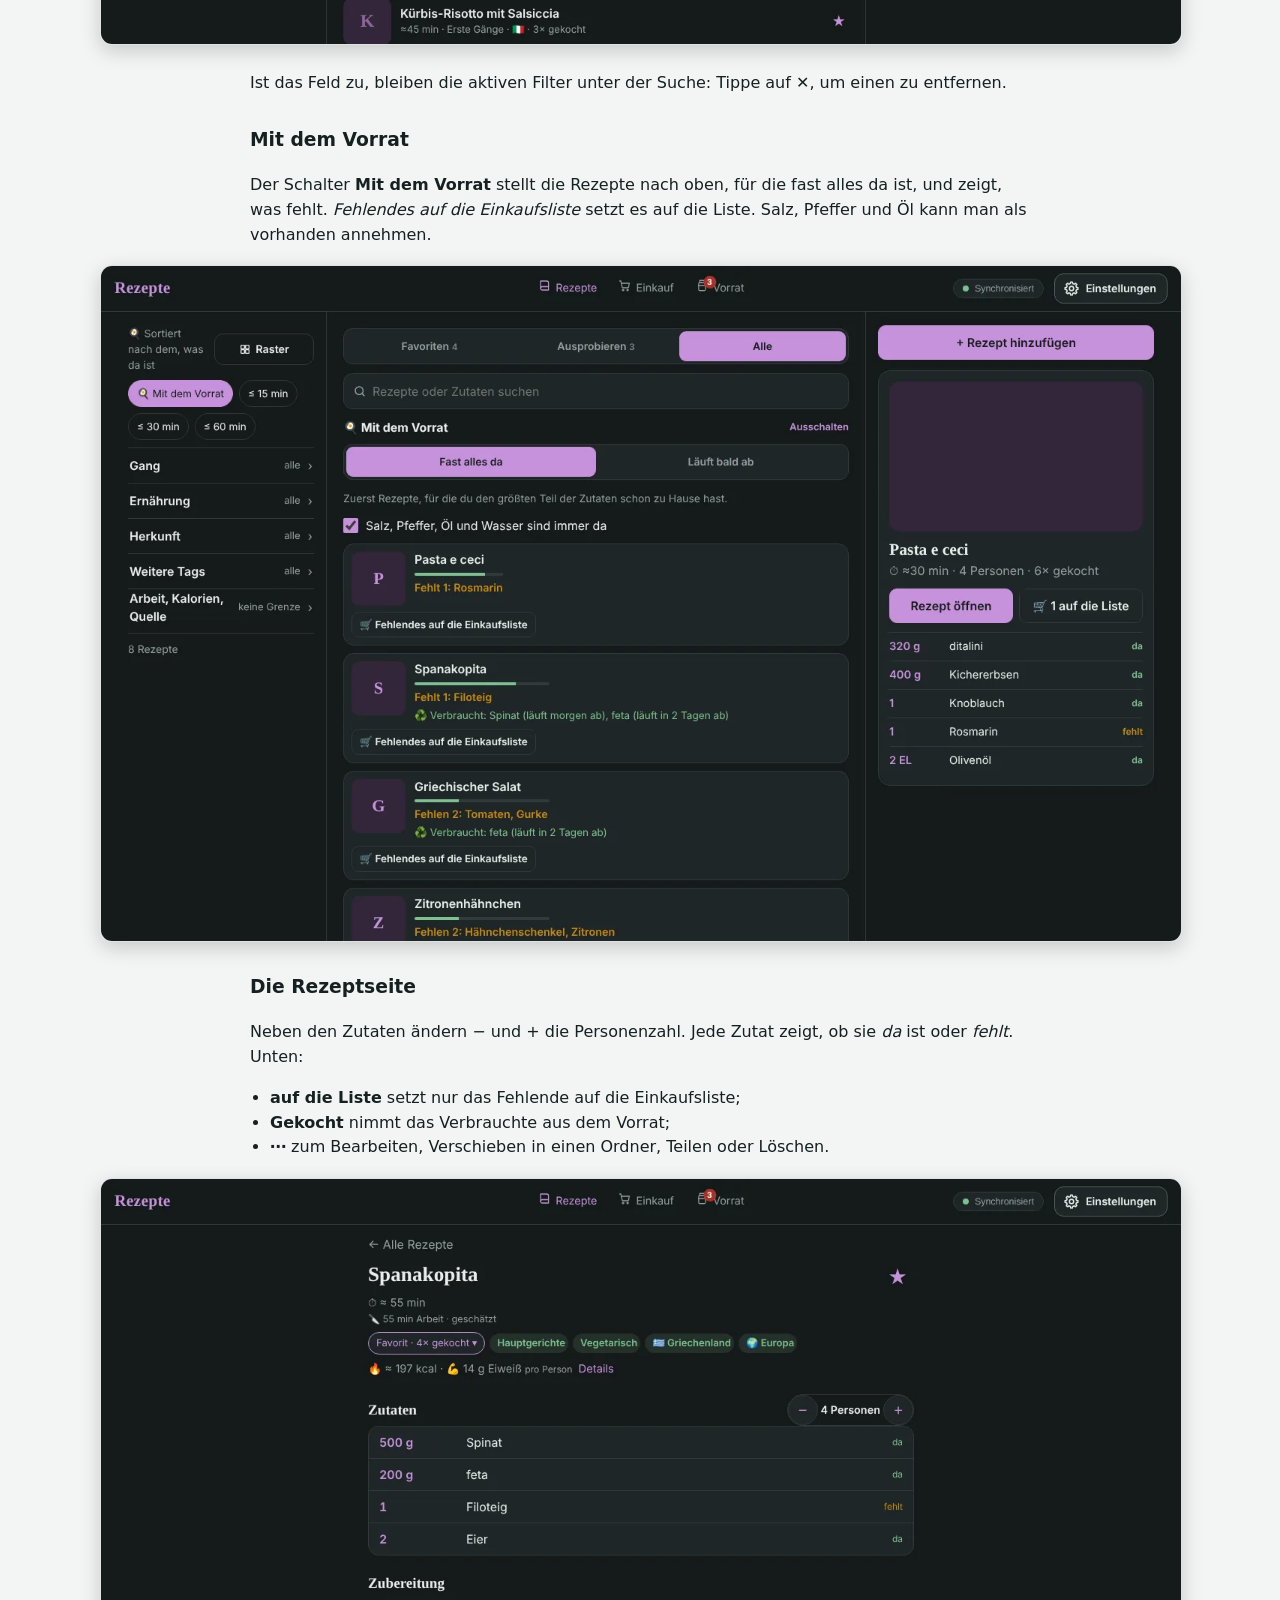
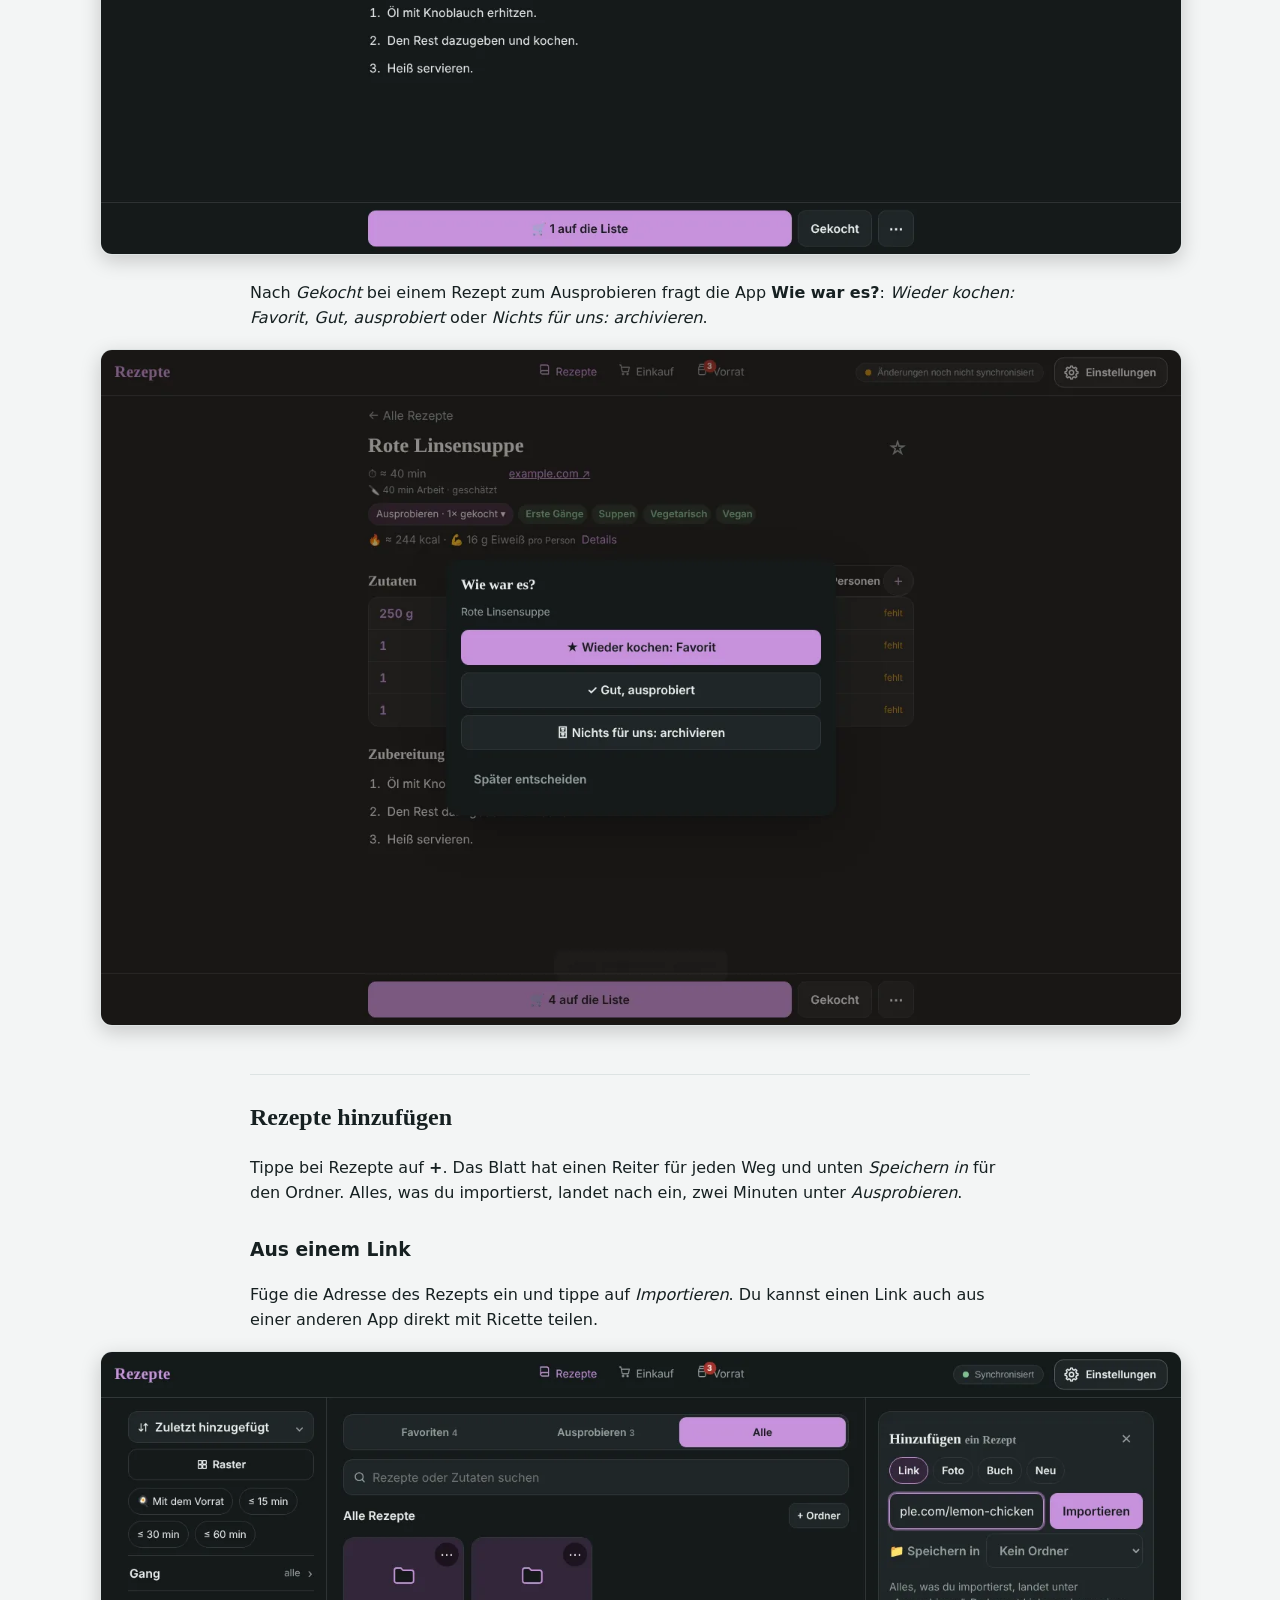
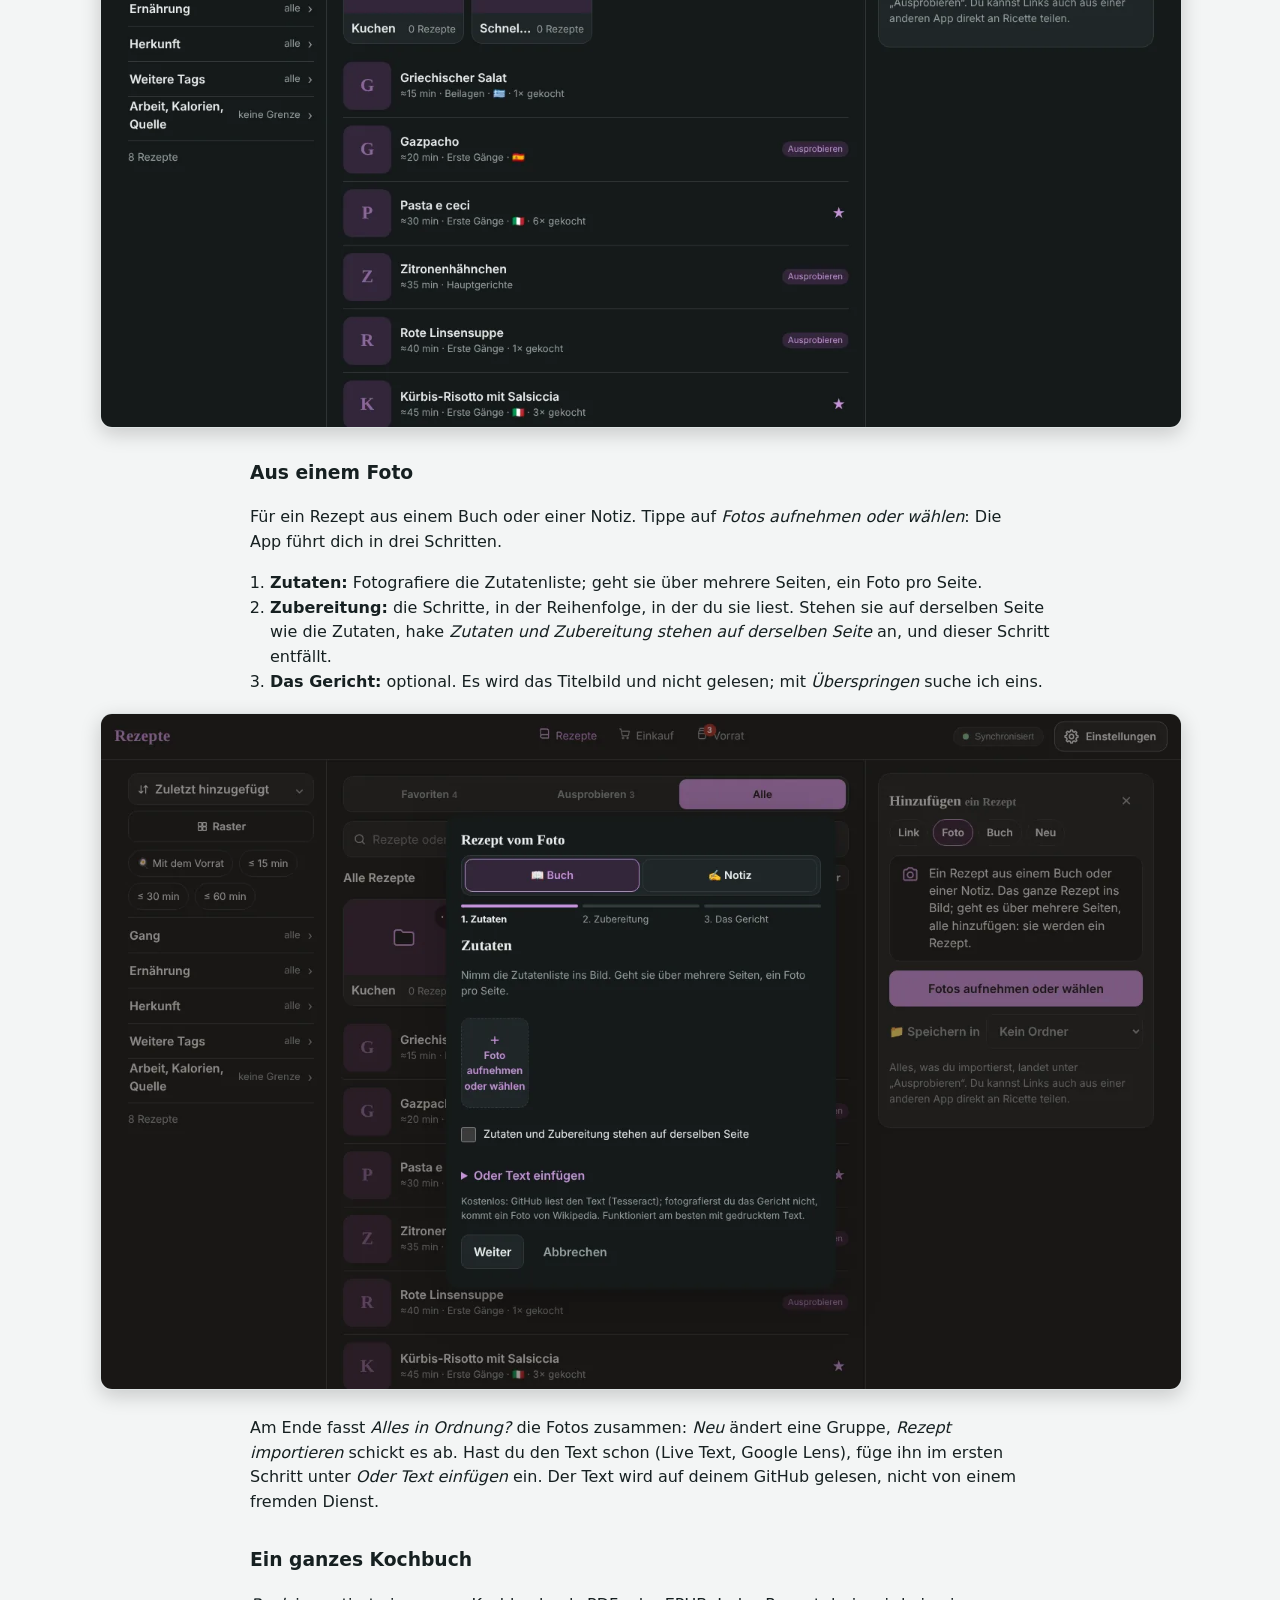
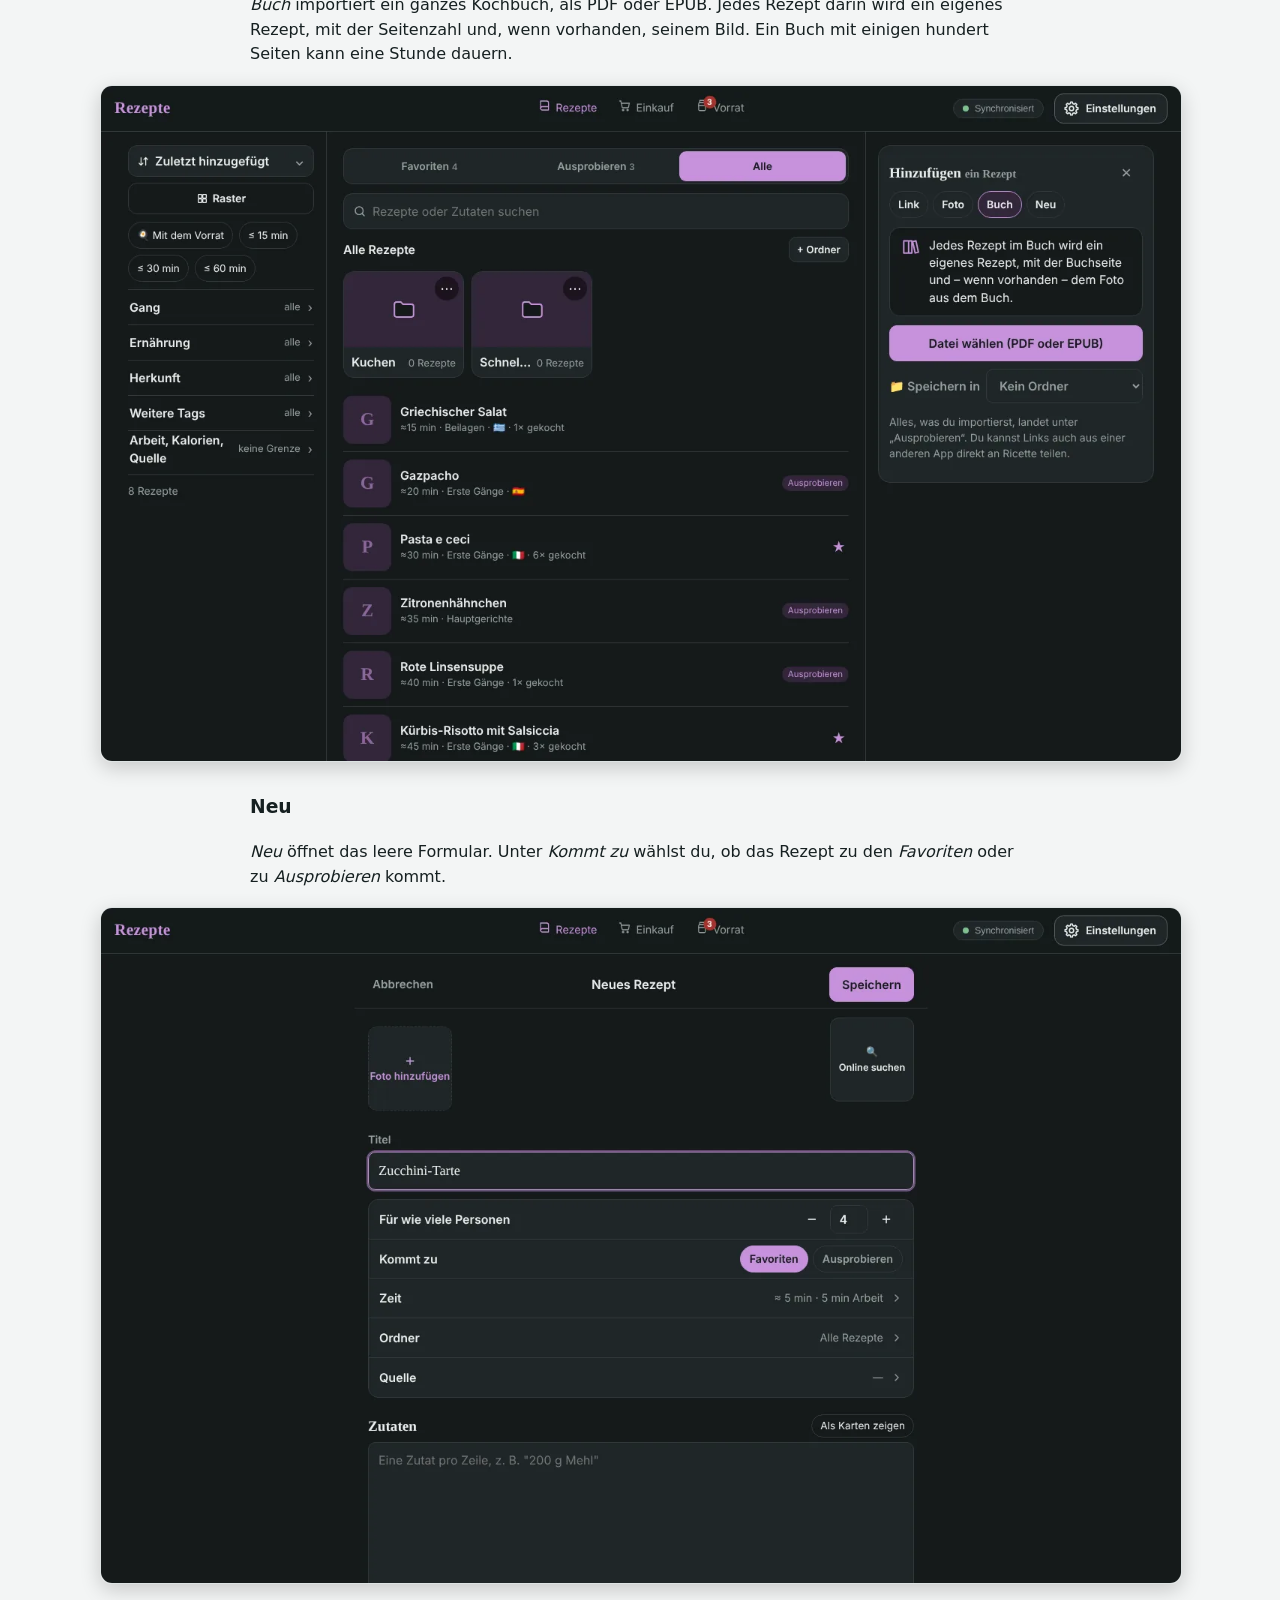
==== commit 8e3de5c2: "v58: guide retaken with every screenshot, six new pictures All phone and computer pictures retaken f" ====
--- a/guide-de.html
+++ b/guide-de.html
@@ -56,6 +56,8 @@
 <p><img class="ph" loading="lazy" alt="Vorrat und Erinnerungen" src="guide/de/04-settings-pantry.webp" /><img class="dk" loading="lazy" alt="Vorrat und Erinnerungen" src="guide/de/desk/04-settings-pantry.webp" /></p>
 <h3 id="4-optional-personen-sprache-und-aussehen">4. Optional: Personen, Sprache und Aussehen</h3>
 <p>Unter Einstellungen → <em>Rezepte</em> → <em>Personen</em> wählst du, für wie viele Personen du meistens kochst: Mengen, Einkaufsliste und <em>Mit dem Vorrat</em> richten sich danach. Unter <em>Sprache und Aussehen</em> wählst du Deutsch, Englisch oder Italienisch, das Farbschema (<em>Automatisch</em> wie das Handy, <em>Hell</em> oder <em>Dunkel</em>) und die Farbe der App: Aubergine, Petrol, Terrakotta oder Kornblume. Sprache, Farbschema und Farbe gelten nur auf dem Gerät, auf dem du sie wählst.</p>
+<p><img class="ph" loading="lazy" alt="Sprache und Aussehen" src="guide/de/05-settings-look.webp" /><img class="dk" loading="lazy" alt="Sprache und Aussehen" src="guide/de/desk/05-settings-look.webp" /></p>
+<p><img class="ph" loading="lazy" alt="Personen für alle Rezepte" src="guide/de/06-settings-people.webp" /><img class="dk" loading="lazy" alt="Personen für alle Rezepte" src="guide/de/desk/06-settings-people.webp" /></p>
 <h3 id="5-eine-zweite-person">5. Eine zweite Person</h3>
 <p>Jede Person hat ihr eigenes Repository und Token. Öffne auf ihrem Handy dieselbe Adresse und verbinde ihr Repository. Waren auf dem Gerät die Daten von jemand anderem, fragt die App, ob sie leer starten soll: Wähle das. <em>Dieses Gerät leeren</em> unter <em>GitHub-Verbindung</em> macht das jederzeit.</p>
 <h2 id="die-drei-reiter">Die drei Reiter</h2>
@@ -190,6 +192,7 @@
 <li>Der rote Knopf sagt, was er entfernt: <em>Von der Liste nehmen</em>, <em>Aus dem Wagen nehmen</em> oder <em>Aus dem Vorrat nehmen</em> (mit <em>Rückgängig</em> direkt danach).</li>
 </ul>
 <p><img class="ph" loading="lazy" alt="Das Blatt eines Produkts: wo es ist, wie viel, Läden" src="guide/de/33-list-item.webp" /><img class="dk" loading="lazy" alt="Das Blatt eines Produkts: wo es ist, wie viel, Läden" src="guide/de/desk/33-list-item.webp" /></p>
+<p><img class="ph" loading="lazy" alt="+ Neuer Laden, im Blatt" src="guide/de/33b-new-shop.webp" /><img class="dk" loading="lazy" alt="+ Neuer Laden, im Blatt" src="guide/de/desk/33b-new-shop.webp" /></p>
 <h3 id="der-wagen-und-in-den-vorrat">Der Wagen und In den Vorrat</h3>
 <p>Hake ab, was in den Wagen kommt: Es rutscht nach unten in <strong>Im Wagen</strong>. Zu Hause tippst du auf <strong>In den Vorrat</strong>: Mengen, Ablaufdaten und den Ort prüfen (Schrank, Kühlschrank oder Gefrierfach), dann kommt alles in den Vorrat und von der Liste. Ein neues Produkt nimmt die Läden des Eintrags mit.</p>
 <p><img class="ph" loading="lazy" alt="Der Wagen" src="guide/de/34-cart.webp" /><img class="dk" loading="lazy" alt="Der Wagen" src="guide/de/desk/34-cart.webp" /></p>
@@ -204,6 +207,7 @@
 <p>Die letzte Kachel, <em>✎ Orte</em>, öffnet die Liste der Orte: Nimm den Haken bei denen weg, die du nicht brauchst (ihre Produkte bleiben unter <em>Alles</em>), ändere die Reihenfolge mit ▲ ▼ und tippe auf ⋯, um einen Ort umzubenennen oder zu sehen, welche Abteilungen dort landen. Von dort oder unter Einstellungen → <em>Abteilungen</em> schickst du eine Abteilung an einen anderen Ort, etwa die Eier in den Schrank. Auf derselben Seite <em>Abteilungen</em> ziehst du die Abteilungen in die Reihenfolge deiner Läden. Orte, Namen und Abteilungen gelten auf allen Geräten.</p>
 <p><img class="ph" loading="lazy" alt="Nur der Kühlschrank" src="guide/de/45-pantry-fridge.webp" /><img class="dk" loading="lazy" alt="Nur der Kühlschrank" src="guide/de/desk/45-pantry-fridge.webp" /></p>
 <p><img class="ph" loading="lazy" alt="Die Orte" src="guide/de/46-pantry-places.webp" /><img class="dk" loading="lazy" alt="Die Orte" src="guide/de/desk/46-pantry-places.webp" /></p>
+<p><img class="ph" loading="lazy" alt="Abteilungen: Reihenfolge im Laden und Ort zu Hause" src="guide/de/49-settings-depts.webp" /><img class="dk" loading="lazy" alt="Abteilungen: Reihenfolge im Laden und Ort zu Hause" src="guide/de/desk/49-settings-depts.webp" /></p>
 <h3 id="hinzufugen-und-scannen">Hinzufügen und scannen</h3>
 <p>Tippe auf <strong>+</strong> und schreib zum Beispiel <code>6 Eier bis 20.11., 1 kg Mehl</code>: „bis 20.11.“ setzt das Ablaufdatum. <em>Kommt in</em> wählt den Ort: den, den du gerade ansiehst, oder <em>Automatisch</em>, dann kommt alles an seinen Platz. Mit <em>Scannen</em> hältst du den Barcode vor die Kamera, und das Produkt wird erkannt.</p>
 <p><img class="ph" loading="lazy" alt="Das + beim Vorrat" src="guide/de/41-pantry-add.webp" /><img class="dk" loading="lazy" alt="Das + beim Vorrat" src="guide/de/desk/41-pantry-add.webp" /></p>
@@ -217,11 +221,13 @@
 <p>Wenn ein Grundvorrat auf <em>Wenig</em> oder <em>Leer</em> geht oder ein Produkt bei 0 (oder seiner Schwelle) ankommt, erscheint unten eine Nachricht: <em>H-Vollmilch: leer</em>. <strong>Auf die Liste</strong> setzt es auf die Einkaufsliste; bei Produkten mit Menge schlägt sie vor, wie viel du kaufst, bis zum vollen Vorrat oder eine Packung wie die, die du hattest, mit − und + änderbar. <strong>Nein, danke</strong> lässt es weg, bis es wieder da ist. Mit <em>Ab jetzt ohne Nachfrage auf die Liste setzen</em> fragt sie nicht mehr.</p>
 <p>Was auf einem anderen Handy oder in Everyday beim Kochen ausgeht, erscheint oben im Vorrat: <em>Hinzufügen</em> setzt es auf die Liste. Auf der Liste zeigt die Zeile <em>🛒 auf der Liste</em>. Unter Einstellungen → <em>Vorrat und Erinnerungen</em> → <em>Wenn etwas ausgeht</em> wählst du <em>Nachfragen</em>, <em>Selbst auf die Liste setzen</em> oder <em>Nichts tun</em>; das gilt auch in Everyday.</p>
 <p><img class="ph" loading="lazy" alt="Leer: auf die Liste?" src="guide/de/44b-pantry-low.webp" /><img class="dk" loading="lazy" alt="Leer: auf die Liste?" src="guide/de/desk/44b-pantry-low.webp" /></p>
+<p><img class="ph" loading="lazy" alt="Wenn etwas leer ist: Nachfragen, Selbst auf die Liste setzen, Nichts tun" src="guide/de/48-settings-low.webp" /><img class="dk" loading="lazy" alt="Wenn etwas leer ist: Nachfragen, Selbst auf die Liste setzen, Nichts tun" src="guide/de/desk/48-settings-low.webp" /></p>
 <h3 id="filter">Filter</h3>
 <p><strong>Filter</strong> wählt die Ansicht (Abteilungen, Haltbarkeit, Bestand, A–Z) und die Filter <em>Läuft bald ab</em>, <em>Abgelaufen</em>, <em>Wird knapp</em> und <em>Leer</em>, auch zusammen. <em>Rezepte mit dem, was da ist</em> öffnet Rezepte mit eingeschaltetem <em>Mit dem Vorrat</em>.</p>
 <p><img class="ph" loading="lazy" alt="Nur was bald abläuft" src="guide/de/44-pantry-filters.webp" /><img class="dk" loading="lazy" alt="Nur was bald abläuft" src="guide/de/desk/44-pantry-filters.webp" /></p>
 <h3 id="kassenbons">Kassenbons</h3>
 <p>Unter ⋯ → <em>Kassenbon lesen</em> fotografierst du den Bon gerade und gut beleuchtet. Er wird auf deinem GitHub gelesen und danach gelöscht; ist er fertig, erscheint er im Vorrat, und du räumst ihn ein wie den Wagen.</p>
+<p><img class="ph" loading="lazy" alt="Ein gelesener Kassenbon" src="guide/de/47-receipt.webp" /><img class="dk" loading="lazy" alt="Ein gelesener Kassenbon" src="guide/de/desk/47-receipt.webp" /></p>
 <h2 id="mit-everyday">Mit Everyday</h2>
 <p>Everyday ist die App, mit der du deine Tage planst. Die beiden teilen Einkaufsliste, Läden und Vorrat, sobald du in Everyday das Repository von Ricette einträgst.</p>
 <ul>
